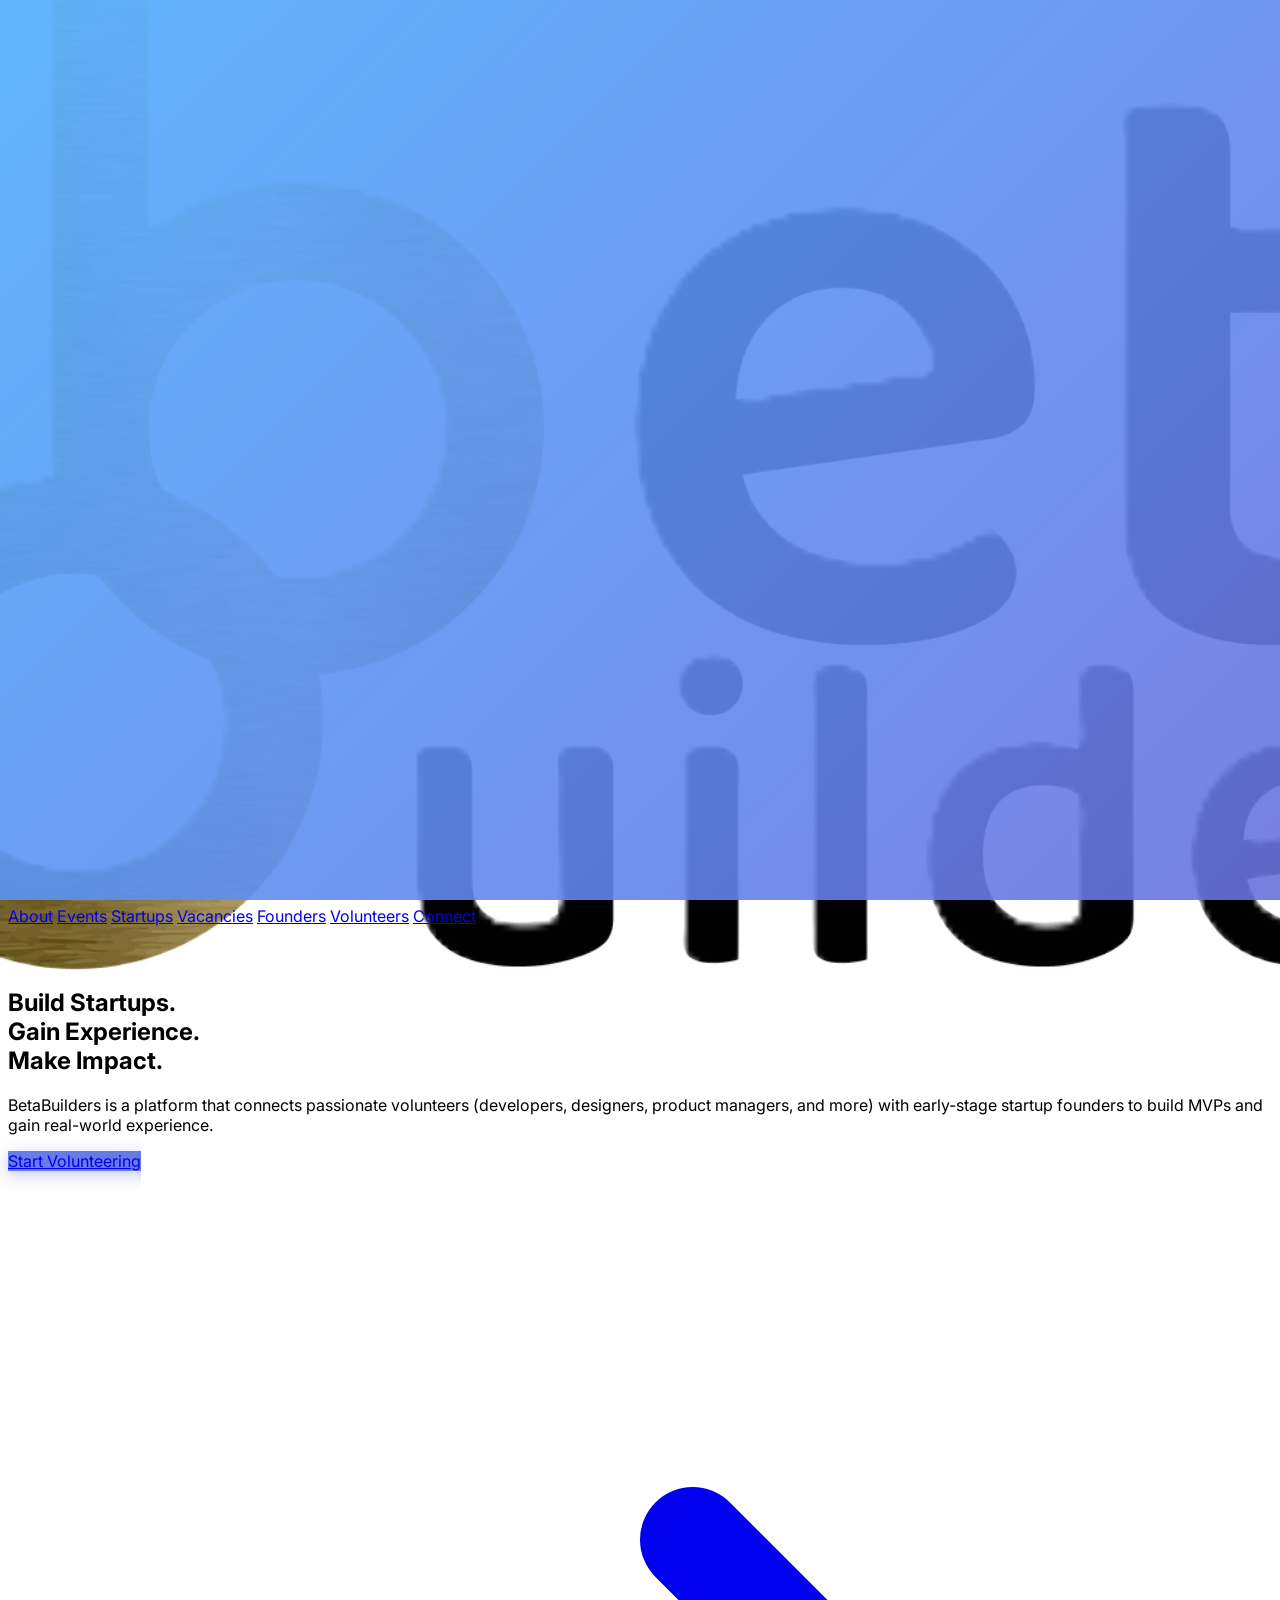
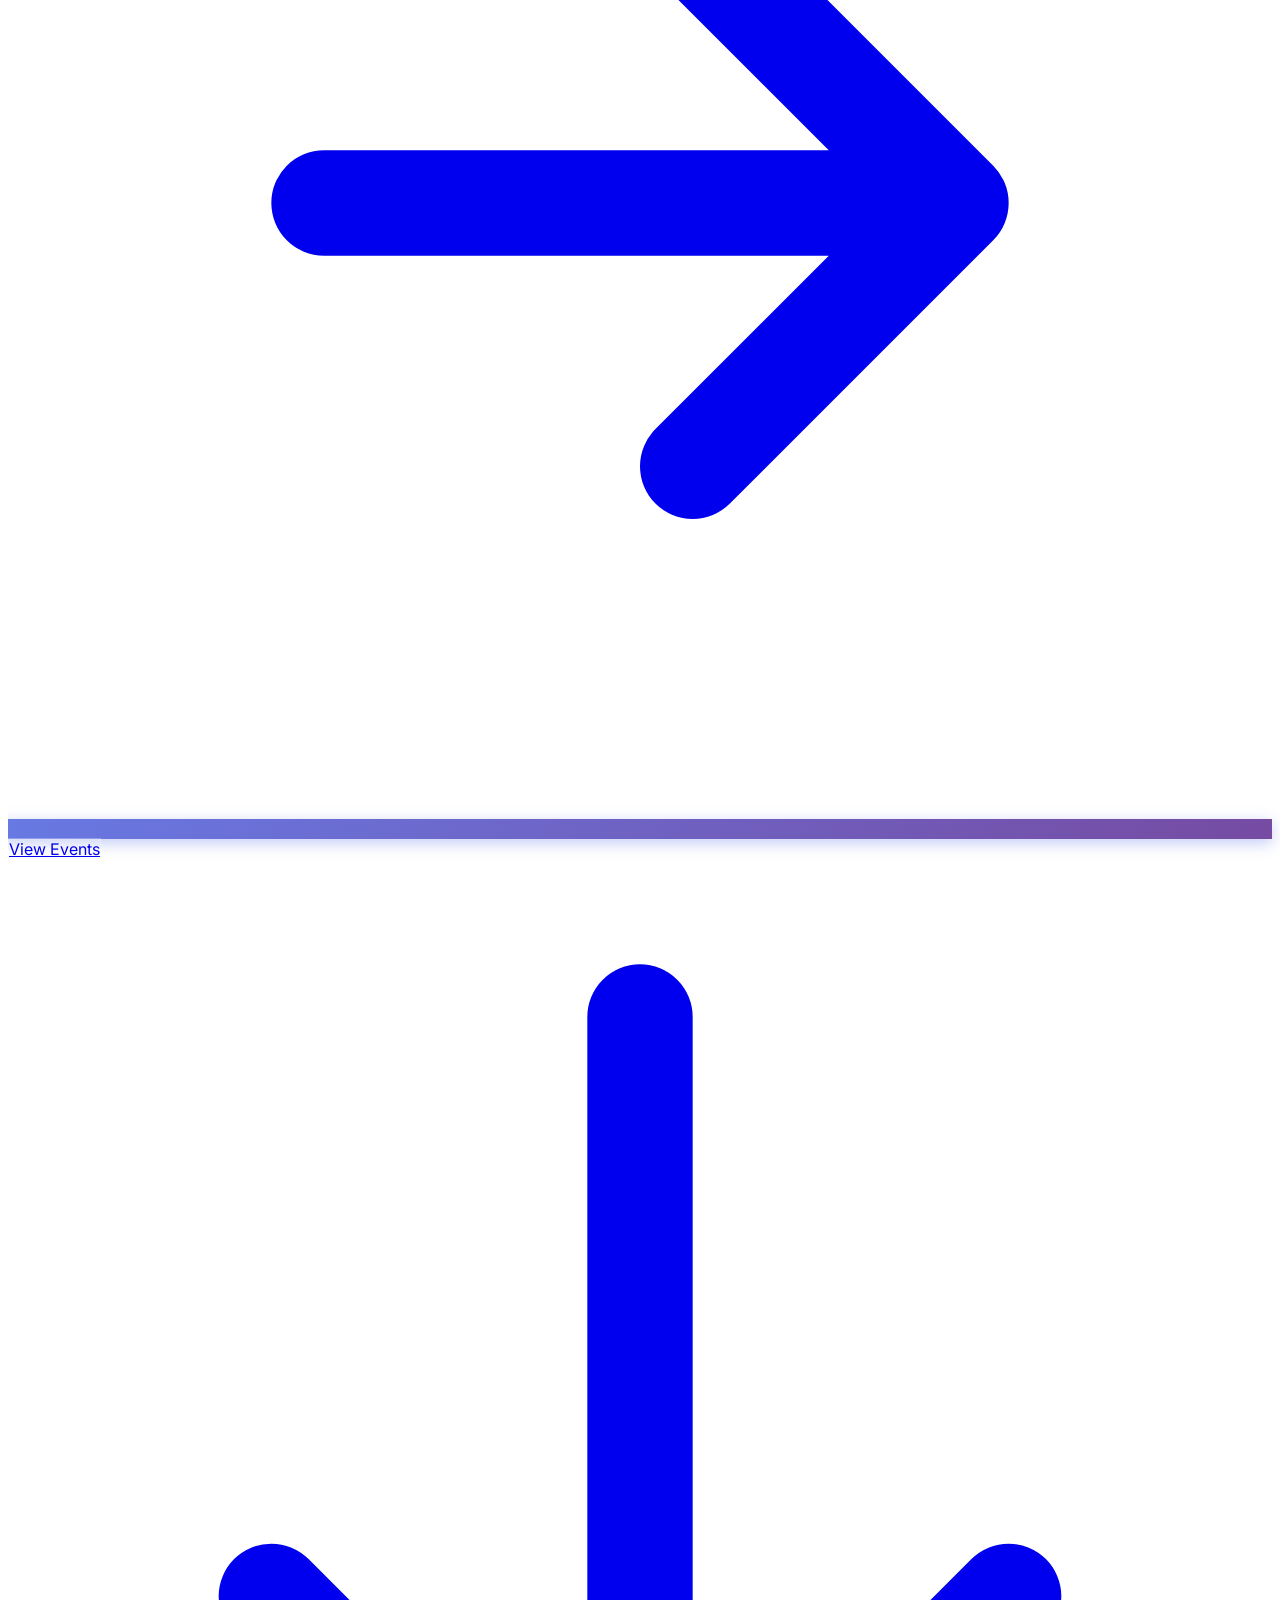
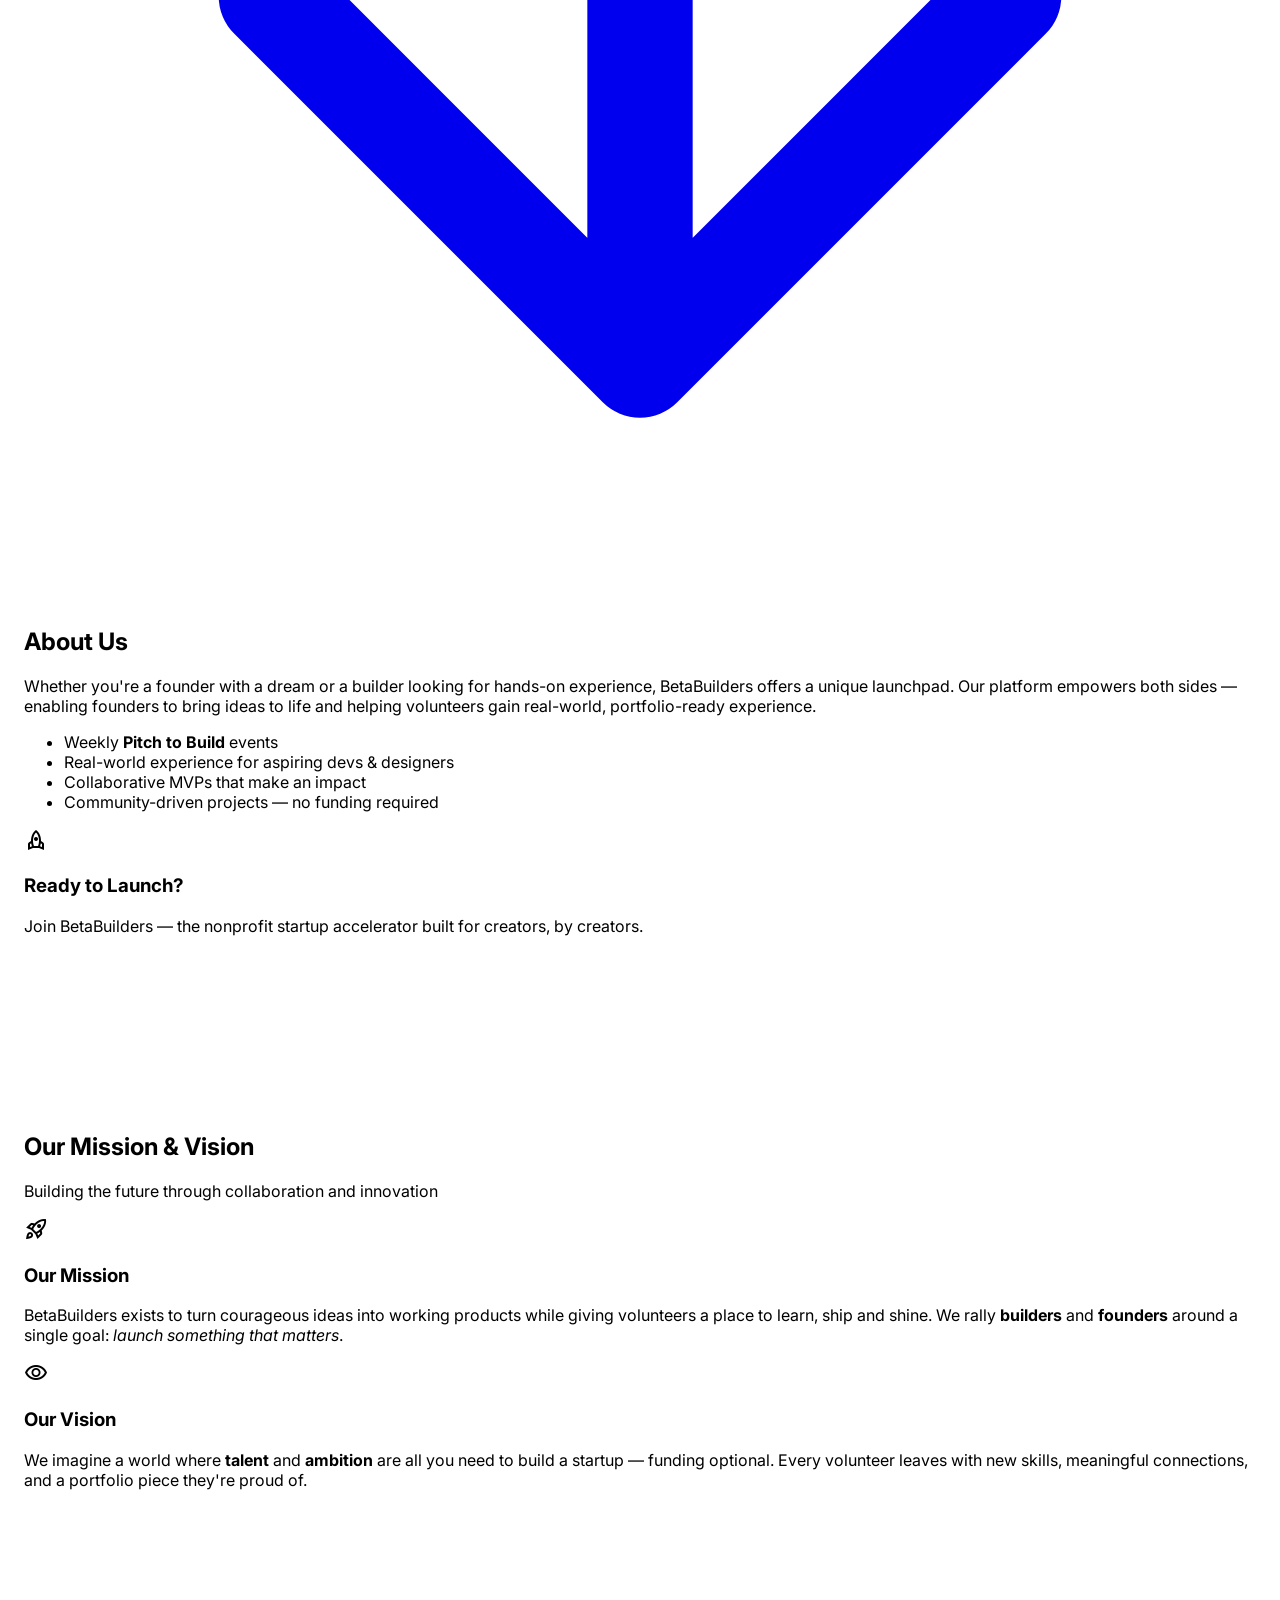
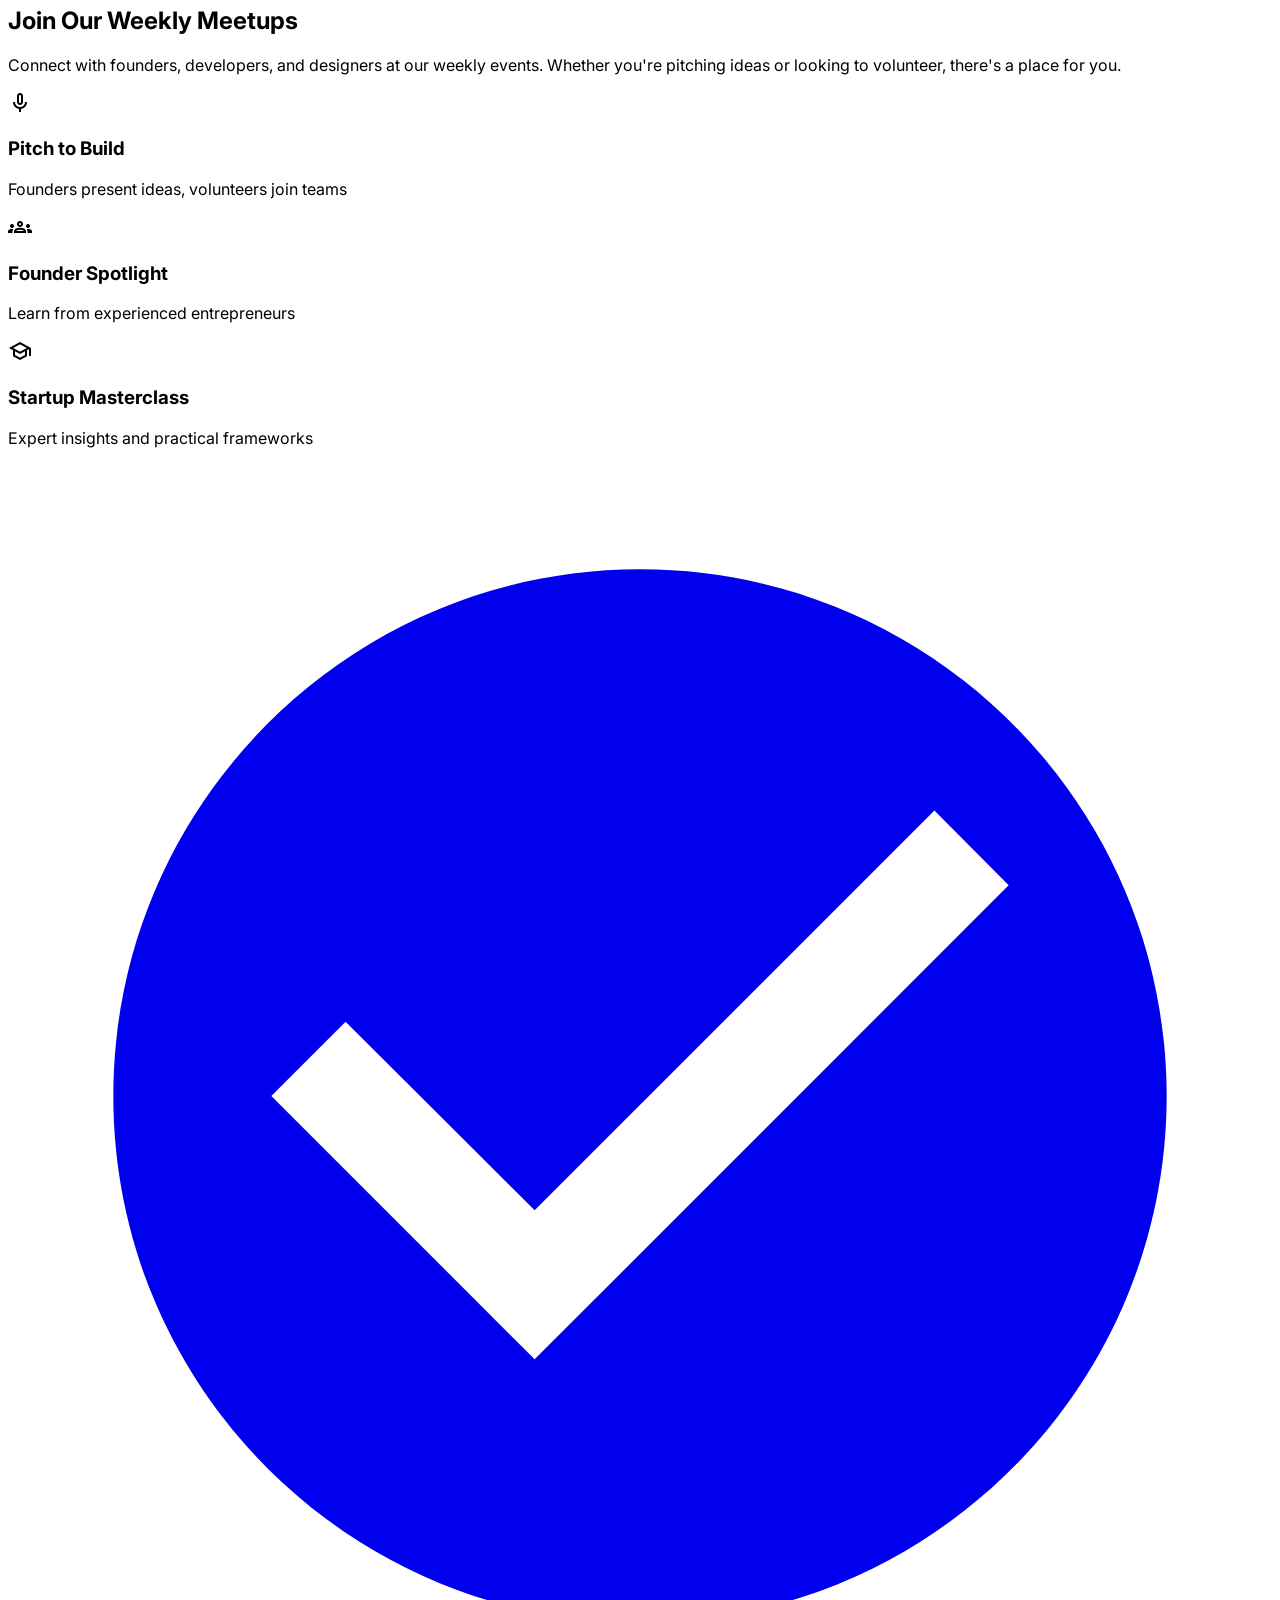
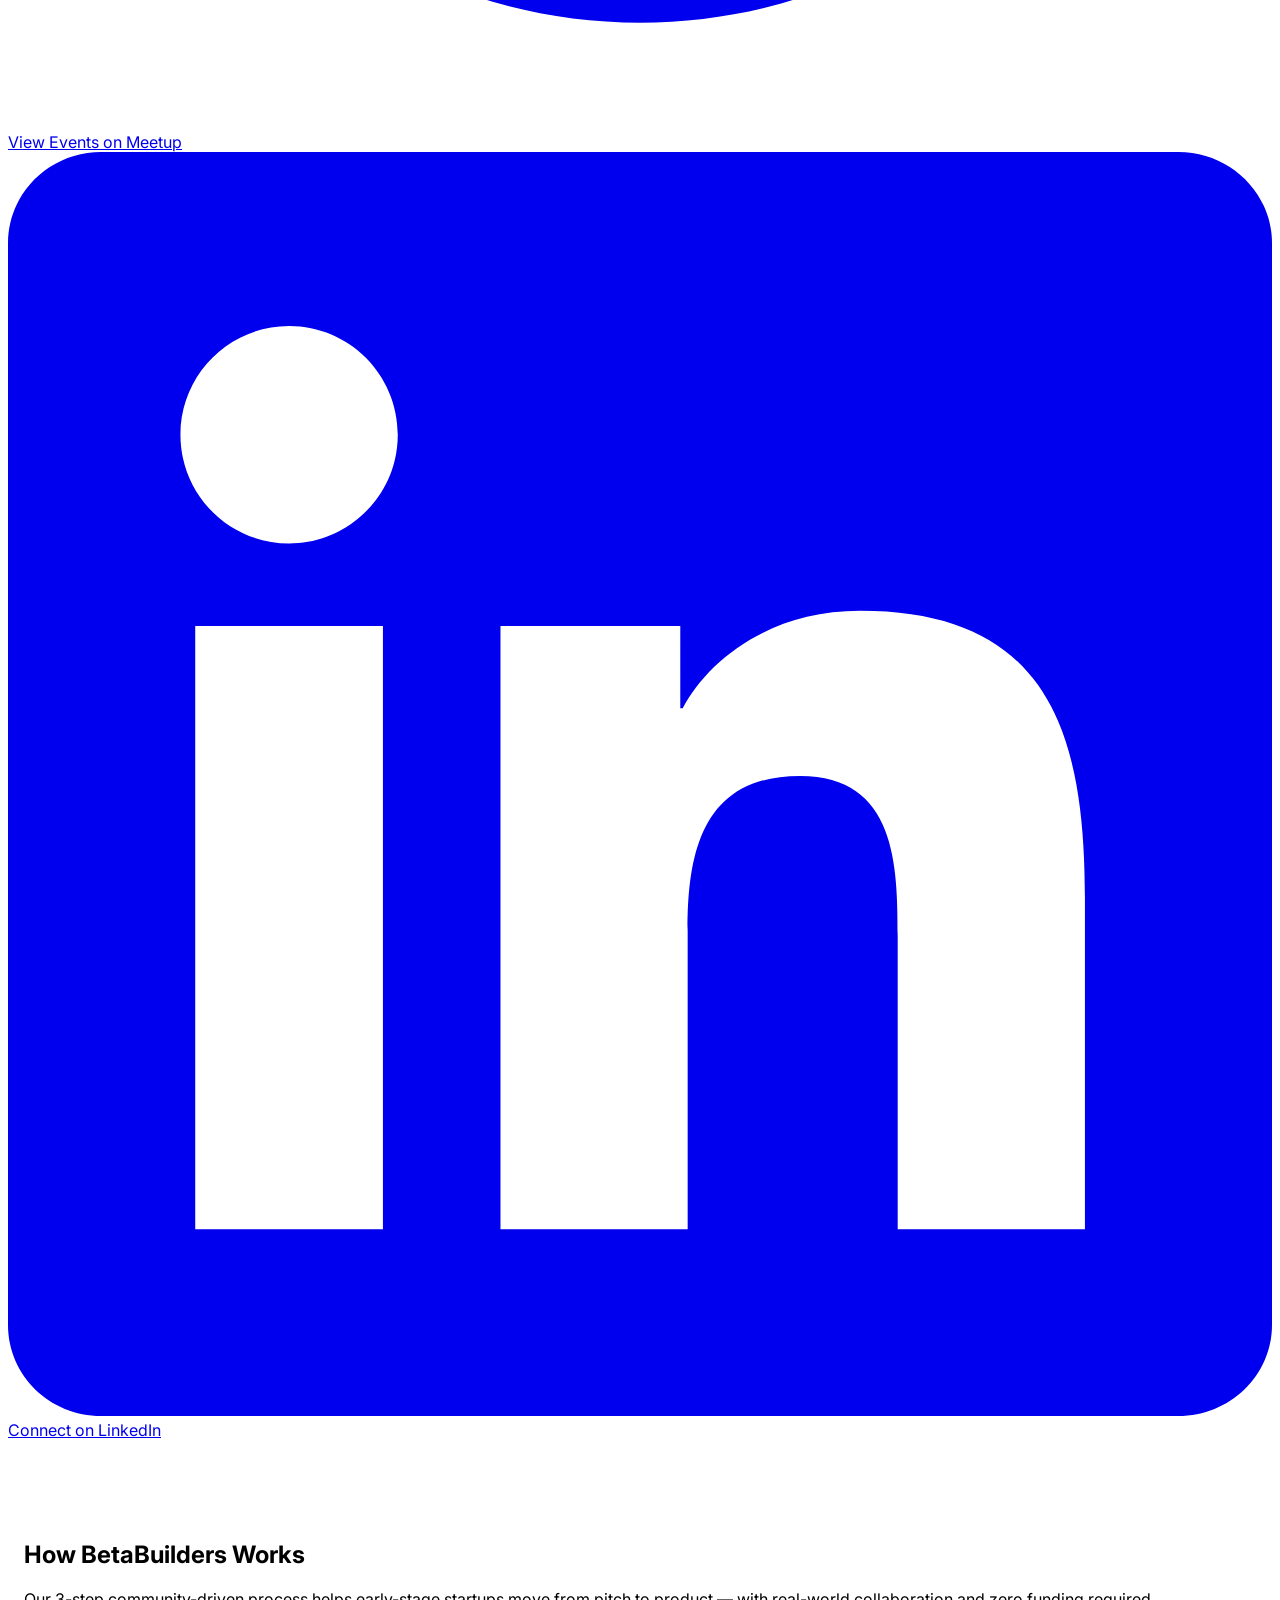
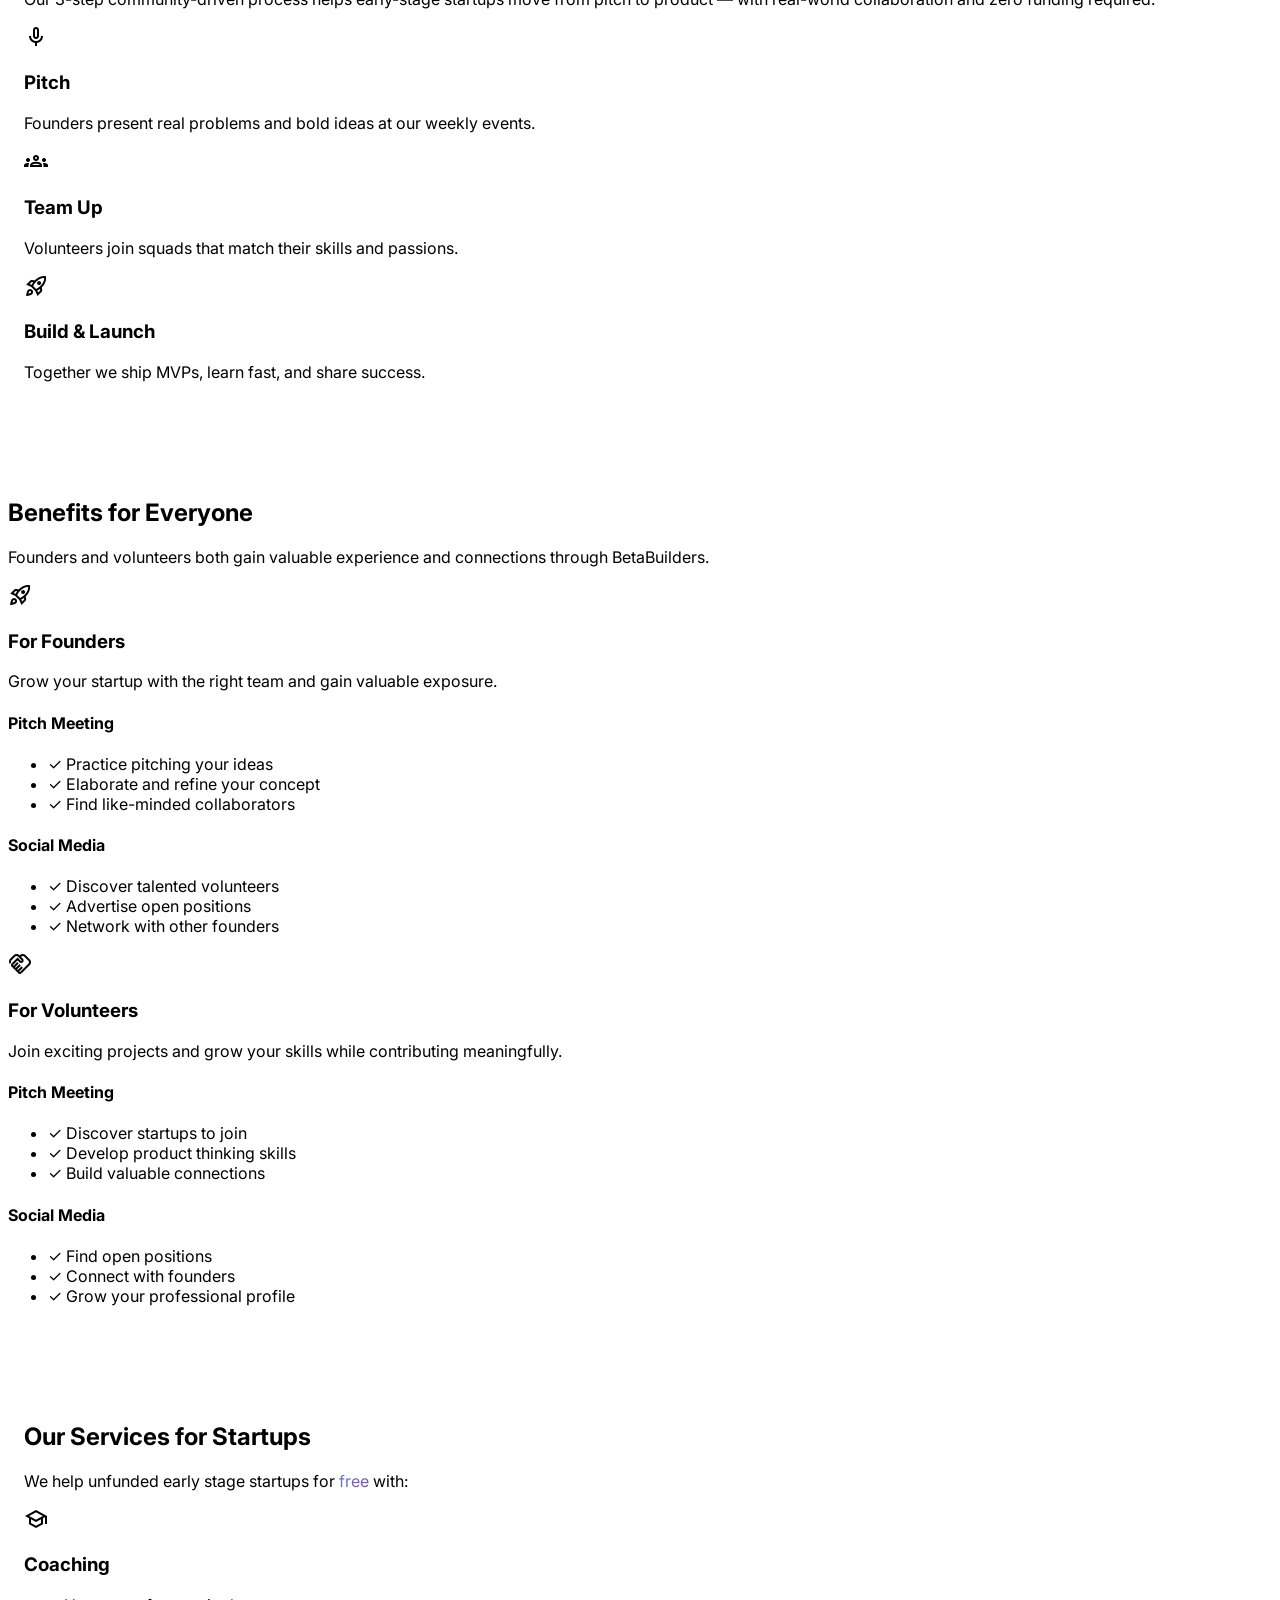
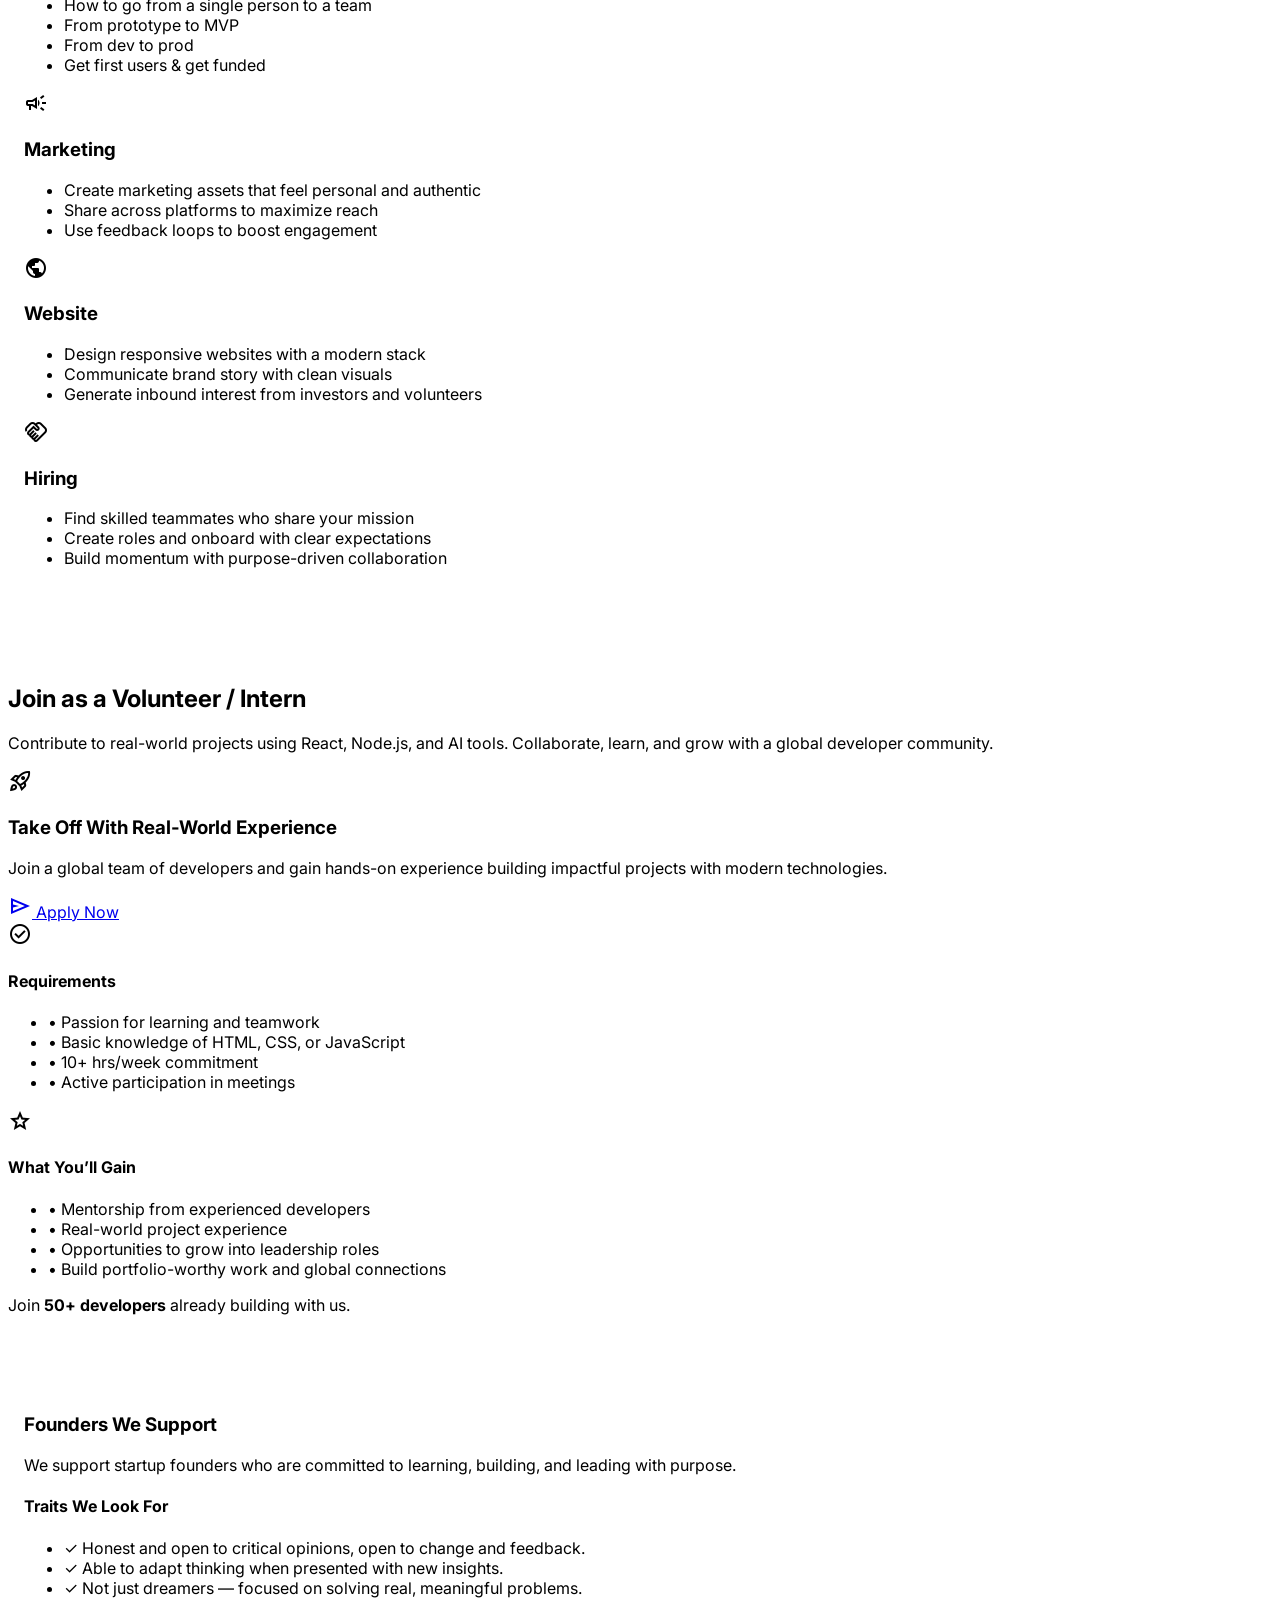
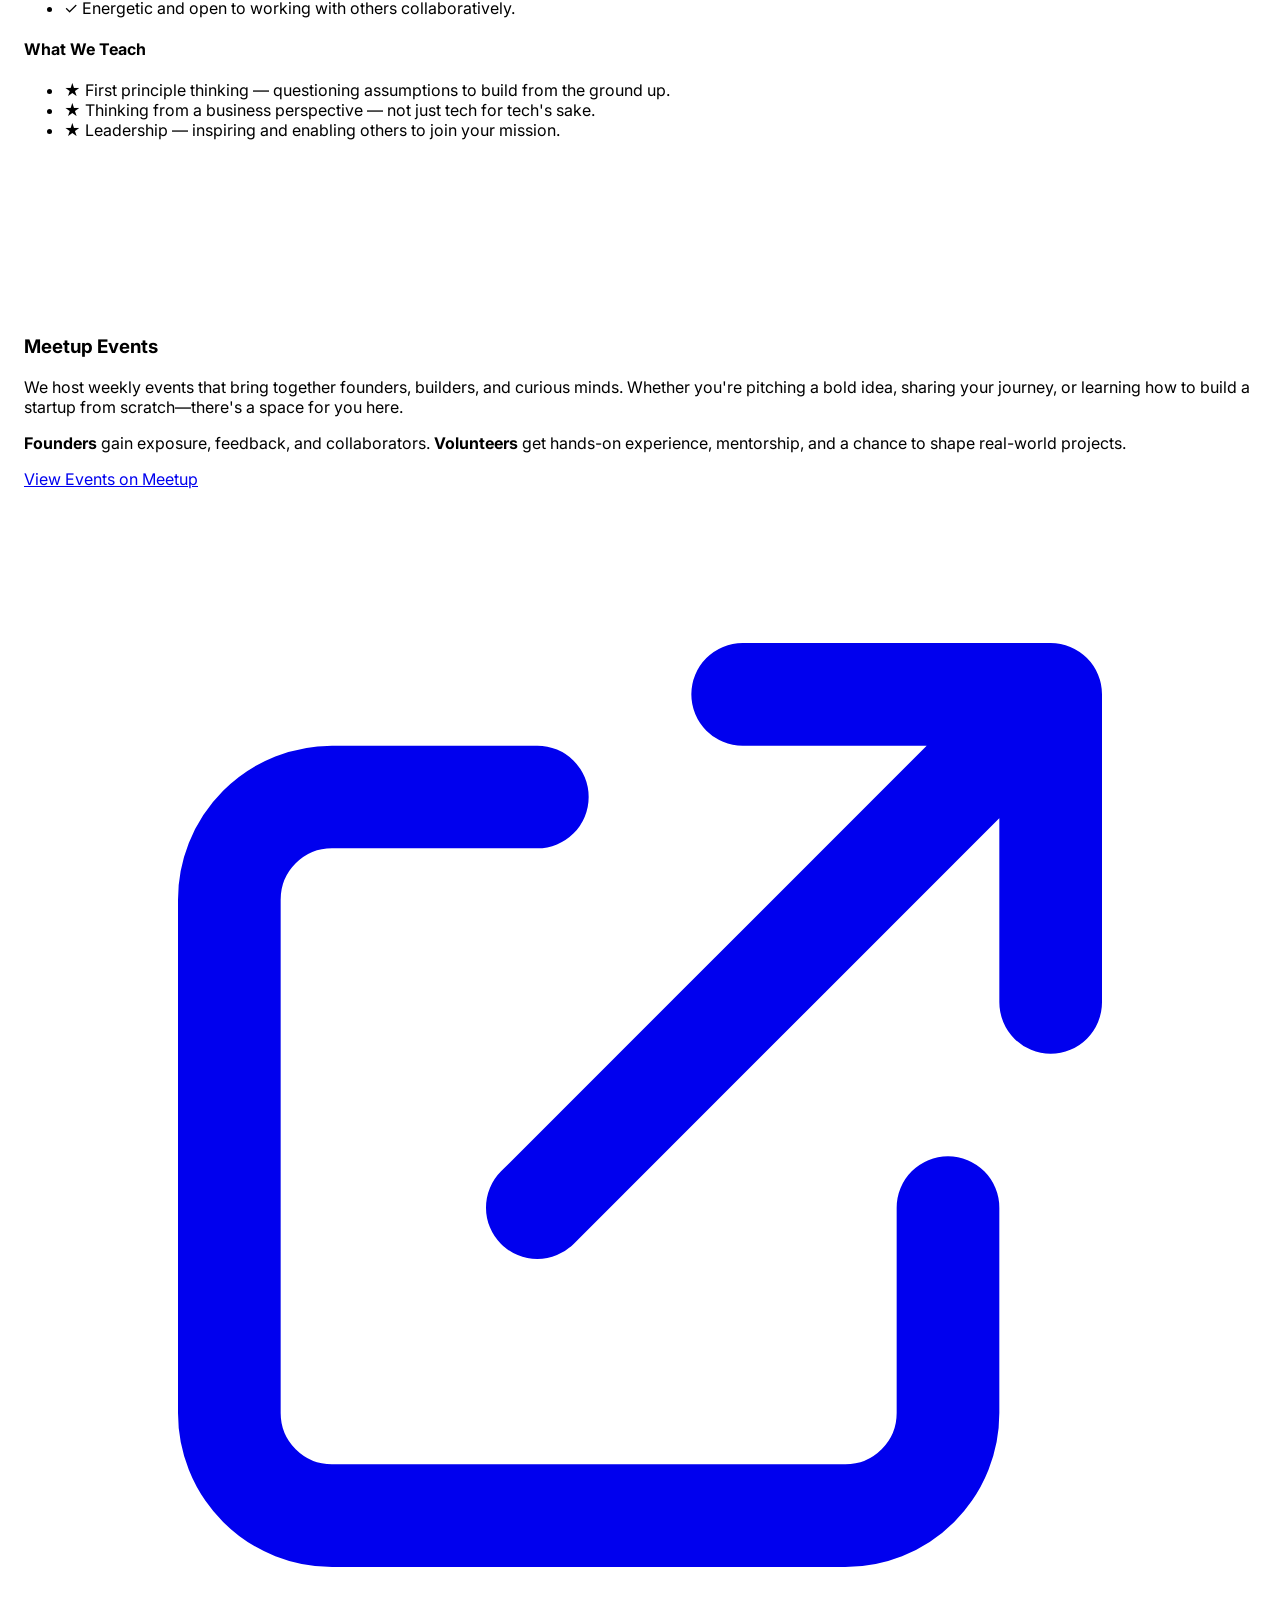
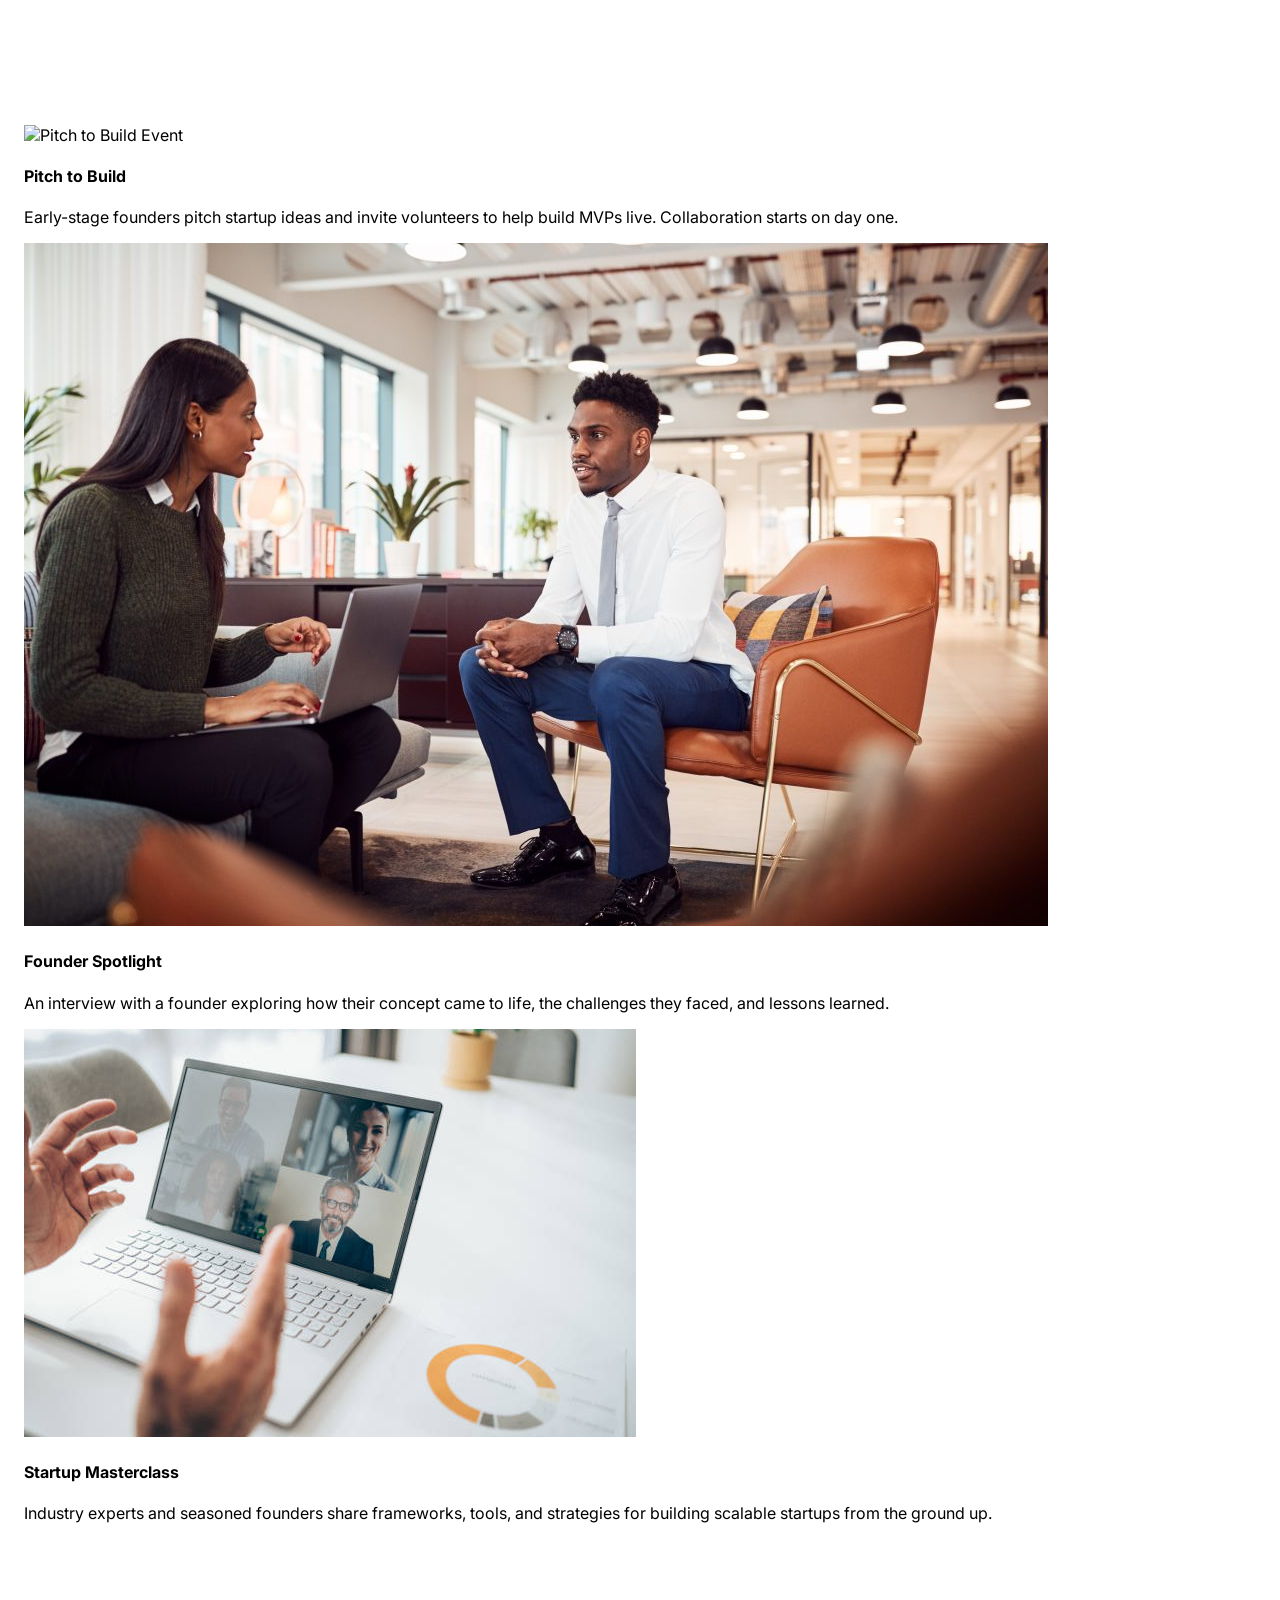
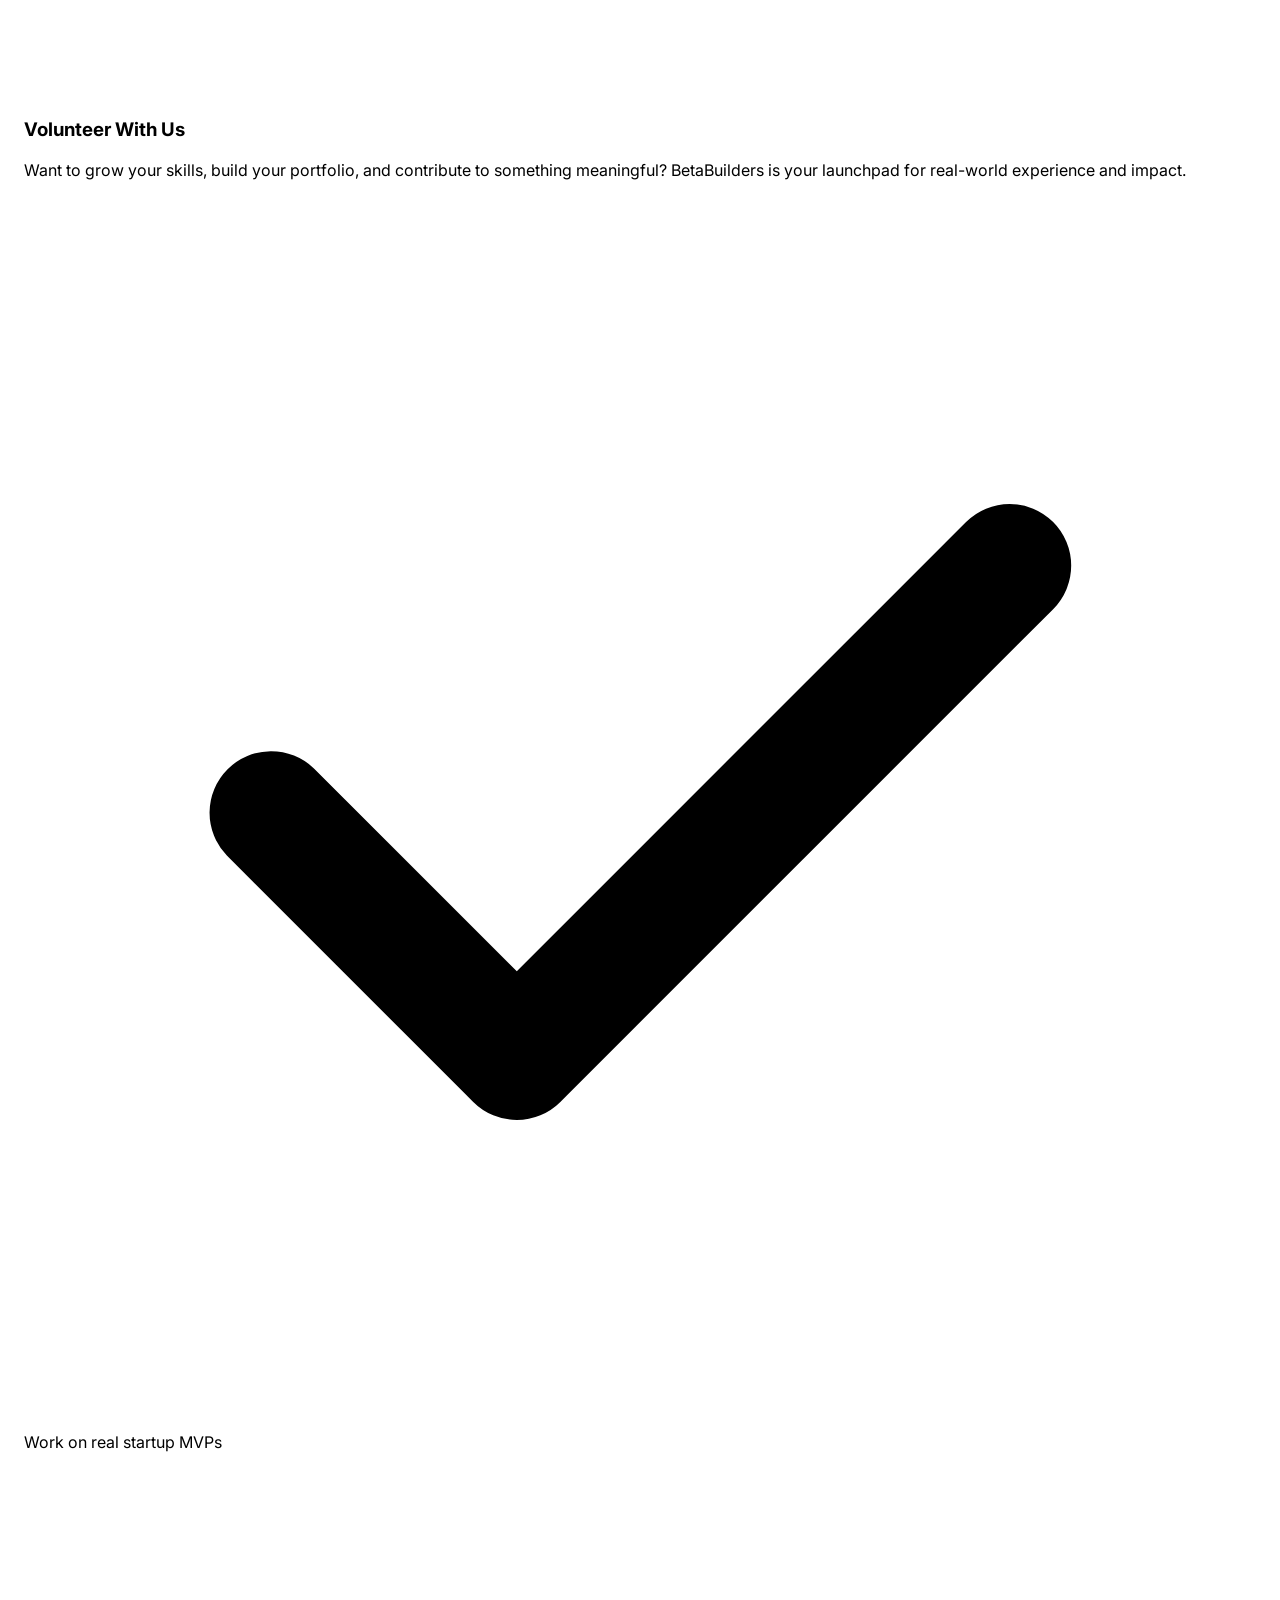
==== index.html @ 8932addd "Separate the Startups section" ====
<!DOCTYPE html>
<html lang="en">
  <head>
    <meta charset="UTF-8" />
    <meta name="viewport" content="width=device-width, initial-scale=1.0" />

    <!-- Primary Meta Tags -->
    <title>
      BetaBuilders – First Pre-Startup Accelerator | Volunteer with Startups
    </title>
    <meta
      name="title"
      content="BetaBuilders – First Pre-Startup Accelerator | Volunteer with Startups"
    />
    <meta
      name="description"
      content="Join BetaBuilders, the first pre-startup accelerator connecting volunteer developers, designers, and product managers with early-stage startup founders to build MVPs and gain real-world experience. Free startup coaching, marketing, and team building."
    />
    <meta
      name="keywords"
      content="startup accelerator, volunteer developers, MVP building, startup coaching, tech volunteers, startup founders, product development, web development, UI/UX design, startup community"
    />
    <meta name="author" content="BetaBuilders" />
    <meta
      name="robots"
      content="index, follow, max-image-preview:large, max-snippet:-1, max-video-preview:-1"
    />
    <meta name="googlebot" content="index, follow" />

    <!-- Canonical URL -->
    <link rel="canonical" href="https://betabuilders.org/" />

    <!-- Open Graph / Facebook -->
    <meta property="og:type" content="website" />
    <meta property="og:url" content="https://betabuilders.org/" />
    <meta
      property="og:title"
      content="BetaBuilders – First Pre-Startup Accelerator | Volunteer with Startups"
    />
    <meta
      property="og:description"
      content="Join BetaBuilders, the first pre-startup accelerator connecting volunteer developers, designers, and product managers with early-stage startup founders to build MVPs and gain real-world experience."
    />
    <meta
      property="og:image"
      content="https://betabuilders.org/images/betabuilder_gold2.png"
    />
    <meta property="og:image:width" content="1200" />
    <meta property="og:image:height" content="630" />
    <meta property="og:site_name" content="BetaBuilders" />
    <meta property="og:locale" content="en_US" />

    <!-- Twitter -->
    <meta property="twitter:card" content="summary_large_image" />
    <meta property="twitter:url" content="https://betabuilders.org/" />
    <meta
      property="twitter:title"
      content="BetaBuilders – First Pre-Startup Accelerator | Volunteer with Startups"
    />
    <meta
      property="twitter:description"
      content="Join BetaBuilders, the first pre-startup accelerator connecting volunteer developers, designers, and product managers with early-stage startup founders to build MVPs and gain real-world experience."
    />
    <meta
      property="twitter:image"
      content="https://betabuilders.org/images/betabuilder_gold2.png"
    />
    <meta property="twitter:site" content="@BetaBuildersOrg" />

    <!-- Additional SEO Meta Tags -->
    <meta name="theme-color" content="#667eea" />
    <meta name="msapplication-TileColor" content="#667eea" />
    <meta name="mobile-web-app-capable" content="yes" />
    <meta name="apple-mobile-web-app-status-bar-style" content="default" />
    <meta name="apple-mobile-web-app-title" content="BetaBuilders" />

    <link
      href="https://fonts.googleapis.com/css2?family=Material+Symbols+Outlined"
      rel="stylesheet"
    />
    <link rel="stylesheet" href="style.css" />

    <!-- Google tag (gtag.js) -->
    <script
      async
      src="https://www.googletagmanager.com/gtag/js?id=G-E5PES7S1N1"
    ></script>
    <script>
      window.dataLayer = window.dataLayer || [];
      function gtag() {
        dataLayer.push(arguments);
      }
      gtag("js", new Date());

      gtag("config", "G-E5PES7S1N1");
    </script>

    <!-- Preconnect to external domains for performance optimization -->
    <link rel="preconnect" href="https://cdn.jsdelivr.net" />
    <link rel="preconnect" href="https://cdnjs.cloudflare.com" />
    <link rel="preconnect" href="https://fonts.googleapis.com" />
    <link rel="preconnect" href="https://fonts.gstatic.com" crossorigin />

    <!-- Stylesheets -->
    <link
      href="https://cdn.jsdelivr.net/npm/tailwindcss@2.2.19/dist/tailwind.min.css"
      rel="stylesheet"
    />
    <link
      href="https://cdnjs.cloudflare.com/ajax/libs/font-awesome/6.0.0/css/all.min.css"
      rel="stylesheet"
    />
    <link
      href="https://fonts.googleapis.com/css2?family=Inter:wght@300;400;500;600;700;800&display=swap"
      rel="stylesheet"
    />
    <link rel="icon" href="images/betabuilder_favicon.png" type="image/png" />

    <!-- Structured Data (JSON-LD) -->
    <script type="application/ld+json">
      {
        "@context": "https://schema.org",
        "@type": "Organization",
        "name": "BetaBuilders",
        "alternateName": "First Pre-Startup Accelerator",
        "url": "https://betabuilders.org",
        "logo": "https://betabuilders.org/images/betabuilder_gold2.png",
        "description": "BetaBuilders is the first pre-startup accelerator connecting volunteer developers, designers, and product managers with early-stage startup founders to build MVPs and gain real-world experience.",
        "foundingDate": "2024",
        "sameAs": [
          "https://www.linkedin.com/company/beta-builders-club",
          "https://www.facebook.com/profile.php?id=61577926374535",
          "https://www.instagram.com/betabuilders_org/",
          "https://x.com/BetaBuildersOrg",
          "https://www.meetup.com/it-volunteers-and-interns/"
        ],
        "contactPoint": {
          "@type": "ContactPoint",
          "contactType": "customer service",
          "url": "https://www.linkedin.com/company/beta-builders-club"
        },
        "location": {
          "@type": "VirtualLocation",
          "url": "https://betabuilders.org"
        },
        "serviceType": "Startup Accelerator",
        "areaServed": "Worldwide"
      }
    </script>

    <script type="application/ld+json">
      {
        "@context": "https://schema.org",
        "@type": "WebSite",
        "name": "BetaBuilders",
        "url": "https://betabuilders.org",
        "description": "First Pre-Startup Accelerator connecting volunteers with startup founders",
        "potentialAction": {
          "@type": "SearchAction",
          "target": "https://betabuilders.org/#{search_term_string}",
          "query-input": "required name=search_term_string"
        }
      }
    </script>

    <script type="application/ld+json">
      {
        "@context": "https://schema.org",
        "@type": "Event",
        "name": "BetaBuilders Pitch to Build Events",
        "description": "Weekly events where startup founders pitch ideas to volunteer developers and designers",
        "startDate": "2024-01-01",
        "endDate": "2025-12-31",
        "eventStatus": "https://schema.org/EventScheduled",
        "image": "https://betabuilders.org/images/meetup2.jpg",
        "location": {
          "@type": "Place",
          "name": "Online Event",
          "url": "https://www.meetup.com/it-volunteers-and-interns/"
        },
        "organizer": {
          "@type": "Organization",
          "name": "BetaBuilders",
          "url": "https://www.linkedin.com/company/beta-builders-club"
        },
        "performer": {
          "@type": "Organization",
          "name": "BetaBuilders"
        },
        "offers": {
          "@type": "Offer",
          "price": "0",
          "priceCurrency": "USD",
          "availability": "https://schema.org/InStock",
          "validFrom": "2024-01-01",
          "url": "https://www.meetup.com/it-volunteers-and-interns/"
        }
      }
    </script>

     
  </head>

  <body class="bg-gray-50 text-gray-800">
    <header
      class="bg-white backdrop-blur-md shadow-lg sticky top-0 z-50 border-b border-gray-100"
    >
      <div class="max-w-7xl mx-auto px-4 py-2 sm:px-6 sm:py-2">
        <div class="flex items-center justify-between">
          <!-- Logo and Tagline -->
          <div class="flex items-center">
            <a href="/" class="flex items-center">
              <img
                src="images/betabuilder_gold2.png"
                alt="BetaBuilders Logo"
                class="w-8 h-8 sm:w-12 sm:h-12 md:w-14 md:h-14 object-contain origin-left transition-transform duration-200"
                style="
                  transform: scaleX(1.25) scaleY(1.25);
                  background: transparent;
                "
              />
            </a>
            <span
              class="ml-14 sm:ml-16 md:ml-18 text-sm sm:text-base md:text-lg leading-none text-gradient font-semibold tracking-wide whitespace-nowrap"
            >
              First Pre-Startup Accelerator
            </span>
          </div>

          <!-- Desktop Navigation -->
          <nav
            class="hidden lg:flex space-x-6 xl:space-x-8 items-center text-sm"
          >
            <a
              href="#about"
              class="nav-link text-gray-700 hover:text-purple-600 font-medium"
              >About</a
            >
            <a
              href="#events"
              class="nav-link text-gray-700 hover:text-purple-600 font-medium"
              >Events</a
            >
            <a
              href="startup.html"
              class="nav-link text-gray-700 hover:text-purple-600 font-medium"
              >Startups</a
            >
            <a
              href="#vacancies"
              class="nav-link text-gray-700 hover:text-purple-600 font-medium"
              >Vacancies</a
            >
            <a
              href="#founders"
              class="nav-link text-gray-700 hover:text-purple-600 font-medium"
              >Founders</a
            >
            <a
              href="#volunteers"
              class="nav-link text-gray-700 hover:text-purple-600 font-medium"
              >Volunteers</a
            >
            <a
              href="#contact"
              class="nav-link text-gray-700 hover:text-purple-600 font-medium"
              >Connect</a
            >
          </nav>

          <!-- Mobile Menu Toggle -->
          <div class="lg:hidden relative">
            <button
              id="mobile-menu-toggle"
              class="p-2 rounded-lg hover:bg-gray-100 focus:outline-none focus:ring-2 focus:ring-purple-500 focus:ring-offset-2"
              aria-label="Toggle mobile menu"
              aria-expanded="false"
            >
              <svg
                class="w-6 h-6"
                fill="none"
                stroke="currentColor"
                viewBox="0 0 24 24"
              >
                <path
                  stroke-linecap="round"
                  stroke-linejoin="round"
                  stroke-width="2"
                  d="M4 6h16M4 12h16M4 18h16"
                ></path>
              </svg>
            </button>

            <!-- Mobile Menu -->
            <div
              id="mobile-menu"
              class="hidden absolute top-full right-0 mt-2 z-40 bg-white rounded-lg shadow-xl border border-gray-200 w-auto min-w-[200px]"
            >
              <nav class="flex flex-col py-2 px-2">
                <a
                  href="#about"
                  class="nav-link text-gray-700 hover:text-purple-600 font-medium py-2 px-3 rounded-lg hover:bg-gray-50 transition-colors text-sm text-center"
                  >About</a
                >
                <a
                  href="#events"
                  class="nav-link text-gray-700 hover:text-purple-600 font-medium py-2 px-3 rounded-lg hover:bg-gray-50 transition-colors text-sm text-center"
                  >Events</a
                >
                <a
                  href="#startups"
                  class="nav-link text-gray-700 hover:text-purple-600 font-medium py-2 px-3 rounded-lg hover:bg-gray-50 transition-colors text-sm text-center"
                  >Startups</a
                >
                <a
                  href="#vacancies"
                  class="nav-link text-gray-700 hover:text-purple-600 font-medium py-2 px-3 rounded-lg hover:bg-gray-50 transition-colors text-sm text-center"
                  >Vacancies</a
                >
                <a
                  href="#founders"
                  class="nav-link text-gray-700 hover:text-purple-600 font-medium py-2 px-3 rounded-lg hover:bg-gray-50 transition-colors text-sm text-center"
                  >Founders</a
                >
                <a
                  href="#volunteers"
                  class="nav-link text-gray-700 hover:text-purple-600 font-medium py-2 px-3 rounded-lg hover:bg-gray-50 transition-colors text-sm text-center"
                  >Volunteers</a
                >
                <a
                  href="#contact"
                  class="nav-link text-gray-700 hover:text-purple-600 font-medium py-2 px-3 rounded-lg hover:bg-gray-50 transition-colors text-sm text-center"
                  >Connect</a
                >
              </nav>
            </div>
          </div>
        </div>
      </div>
    </header>

    <main>
      <!-- Hero Section -->
      <section
        class="relative min-h-screen flex items-center justify-center overflow-hidden"
        role="banner"
        aria-labelledby="hero-heading"
      >
        <div class="animated-gradient-bg"></div>
        <div class="relative z-10 text-center px-6 max-w-5xl mx-auto">
          <h1
            id="hero-heading"
            class="text-5xl md:text-7xl font-bold text-white mb-6 leading-tight"
          >
            Build Startups.<br />
            <span class="text-yellow-300">Gain Experience.</span><br />
            Make Impact.
          </h1>
          <p
            class="text-xl md:text-2xl text-white/90 mb-10 max-w-3xl mx-auto leading-relaxed"
          >
            BetaBuilders is a platform that connects passionate volunteers
            (developers, designers, product managers, and more) with early-stage
            startup founders to build MVPs and gain real-world experience.
          </p>
          <div class="flex flex-col sm:flex-row gap-4 justify-center">
            <a
              href="#volunteers"
              class="btn-primary text-white px-8 py-4 rounded-full font-semibold text-lg inline-flex items-center justify-center"
              aria-label="Start volunteering with BetaBuilders"
            >
              Start Volunteering
              <svg
                class="ml-2 w-5 h-5"
                fill="none"
                stroke="currentColor"
                viewBox="0 0 24 24"
                aria-hidden="true"
              >
                <path
                  stroke-linecap="round"
                  stroke-linejoin="round"
                  stroke-width="2"
                  d="M13 7l5 5m0 0l-5 5m5-5H6"
                ></path>
              </svg>
            </a>
            <a
              href="#events"
              class="glass-effect text-white px-8 py-4 rounded-full font-semibold text-lg hover:bg-white/20 transition"
              aria-label="View BetaBuilders events"
            >
              View Events
            </a>
          </div>
        </div>
        <a href="#about" aria-label="Scroll to about section">
          <div
            class="absolute bottom-8 left-1/2 transform -translate-x-1/2 animate-bounce cursor-pointer"
          >
            <svg
              class="w-6 h-6 text-white"
              fill="none"
              stroke="currentColor"
              viewBox="0 0 24 24"
              aria-hidden="true"
            >
              <path
                stroke-linecap="round"
                stroke-linejoin="round"
                stroke-width="2"
                d="M19 14l-7 7m0 0l-7-7m7 7V3"
              ></path>
            </svg>
          </div>
        </a>
      </section>

      <!-- About Section -->
      <section
        id="about"
        class="section-padding bg-gray-50 relative overflow-hidden"
        role="region"
        aria-labelledby="about-heading"
      >
        <div
          class="absolute -top-20 -left-20 w-72 h-72 bg-yellow-200 opacity-30 rounded-full"
        ></div>

        <div class="max-w-6xl mx-auto">
          <div class="text-center mb-16">
            <h2
              id="about-heading"
              class="text-4xl md:text-5xl font-bold text-gray-900 mb-6"
            >
              About Us
            </h2>
            <div
              class="w-24 h-1 bg-gradient-to-r from-yellow-300 to-yellow-600 mx-auto mb-6 rounded-full"
            ></div>
          </div>

          <div class="grid md:grid-cols-2 gap-12 items-center">
            <div>
              <p class="text-lg text-gray-700 mb-6 leading-relaxed">
                Whether you're a founder with a dream or a builder looking for
                hands-on experience, BetaBuilders offers a unique launchpad. Our
                platform empowers both sides — enabling founders to bring ideas
                to life and helping volunteers gain real-world, portfolio-ready
                experience.
              </p>
              <ul class="space-y-4" role="list">
                <li class="flex items-center space-x-3">
                  <div
                    class="w-2 h-2 bg-purple-600 rounded-full"
                    aria-hidden="true"
                  ></div>
                  <span class="text-gray-700"
                    >Weekly <strong>Pitch to Build</strong> events</span
                  >
                </li>
                <li class="flex items-center space-x-3">
                  <div
                    class="w-2 h-2 bg-purple-600 rounded-full"
                    aria-hidden="true"
                  ></div>
                  <span class="text-gray-700"
                    >Real-world experience for aspiring devs & designers</span
                  >
                </li>
                <li class="flex items-center space-x-3">
                  <div
                    class="w-2 h-2 bg-purple-600 rounded-full"
                    aria-hidden="true"
                  ></div>
                  <span class="text-gray-700"
                    >Collaborative MVPs that make an impact</span
                  >
                </li>
                <li class="flex items-center space-x-3">
                  <div
                    class="w-2 h-2 bg-purple-600 rounded-full"
                    aria-hidden="true"
                  ></div>
                  <span class="text-gray-700"
                    >Community-driven projects — no funding required</span
                  >
                </li>
              </ul>
            </div>
            <div class="relative max-w-md mx-auto">
              <!-- Gradient Background -->
              <div
                class="absolute inset-0 bg-gradient-to-br from-purple-400 to-blue-600 rounded-3xl transform rotate-6"
              ></div>

              <!-- Card Content -->
              <div class="relative bg-white p-8 rounded-3xl shadow-xl">
                <div class="text-center">
                  <!-- Material Icon -->

                  <div
                    class="inline-flex items-center justify-center w-20 h-20 bg-gradient-to-tr from-yellow-300 to-yellow-600 rounded-full mb-6 transition-transform duration-300 hover:scale-110"
                  >
                    <span class="material-symbols-outlined text-3xl text-white">
                      rocket
                    </span>
                  </div>

                  <h3 class="text-xl font-semibold mb-2">Ready to Launch?</h3>
                  <p class="text-gray-600">
                    Join BetaBuilders — the nonprofit startup accelerator built
                    for creators, by creators.
                  </p>
                </div>
              </div>
            </div>
          </div>
        </div>
      </section>

      <!-- Mission & Vision -->
      <section
        id="mission"
        role="region"
        aria-labelledby="mission-heading"
        class="section-padding bg-gray-50 relative overflow-hidden"
      >
        <div
          class="absolute -bottom-24 -right-24 w-96 h-96 bg-purple-200 opacity-20 rounded-full"
        ></div>
        <div class="max-w-7xl mx-auto px-4 sm:px-6 lg:px-8 relative z-10">
          <!-- Header -->
          <div class="text-center mb-20">
            <h2 class="text-4xl md:text-5xl font-extrabold text-gray-900 mb-4">
              Our Mission & Vision
            </h2>
            <div
              class="w-24 h-1 bg-gradient-to-r from-yellow-300 to-yellow-600 mx-auto mb-6 rounded-full"
            ></div>
            <p class="text-lg text-gray-600 max-w-2xl mx-auto">
              Building the future through collaboration and innovation
            </p>
          </div>

          <!-- Mission & Vision Grid -->
          <div class="grid md:grid-cols-2 gap-12 items-start">
            <!-- Mission Card -->
            <div
              class="bg-white rounded-3xl p-12 shadow-xl border border-gray-100 hover:shadow-2xl transition-all duration-500"
            >
              <div
                class="w-20 h-20 rounded-full bg-gradient-to-tr from-yellow-300 to-yellow-600 flex items-center justify-center shadow-lg mx-auto -mt-20 mb-6"
              >
                <span class="material-symbols-outlined text-3xl text-white"
                  >rocket_launch</span
                >
              </div>
              <h3 class="text-2xl font-bold text-gray-900 text-center mb-4">
                Our Mission
              </h3>
              <p class="text-gray-700 text-center text-lg leading-relaxed">
                BetaBuilders exists to turn courageous ideas into working
                products while giving volunteers a place to learn, ship and
                shine. We rally
                <strong class="text-purple-600">builders</strong> and
                <strong class="text-purple-600">founders</strong> around a
                single goal:
                <em class="text-purple-600 font-semibold"
                  >launch something that matters</em
                >.
              </p>
            </div>

            <!-- Vision Card -->
            <div
              class="bg-white rounded-3xl p-12 shadow-xl border border-gray-100 hover:shadow-2xl transition-all duration-500"
            >
              <div
                class="w-20 h-20 rounded-full bg-gradient-to-tr from-purple-400 to-blue-600 flex items-center justify-center shadow-lg mx-auto -mt-20 mb-6"
              >
                <span class="material-symbols-outlined text-3xl text-white"
                  >visibility</span
                >
              </div>
              <h3 class="text-2xl font-bold text-gray-900 text-center mb-4">
                Our Vision
              </h3>
              <p class="text-gray-700 text-center text-lg leading-relaxed">
                We imagine a world where
                <strong class="text-blue-600">talent</strong> and
                <strong class="text-blue-600">ambition</strong> are all you need
                to build a startup — funding optional. Every volunteer leaves
                with new skills, meaningful connections, and a portfolio piece
                they're proud of.
              </p>
            </div>
          </div>
        </div>
      </section>

      <!-- Events Section -->
      <section
        id="events"
        class="bg-gradient-to-r from-purple-400 to-blue-600 text-white py-12"
      >
        <div class="max-w-6xl mx-auto px-6 text-center">
          <h2 class="text-3xl md:text-4xl font-bold mb-6">
            Join Our Weekly Meetups
          </h2>
          <p class="text-xl mb-8 max-w-3xl mx-auto leading-relaxed opacity-90">
            Connect with founders, developers, and designers at our weekly
            events. Whether you're pitching ideas or looking to volunteer,
            there's a place for you.
          </p>

          <div class="grid md:grid-cols-3 gap-6 mb-8">
            <div class="bg-white/10 backdrop-blur-sm rounded-lg p-6">
              <div
                class="text-4xl mb-3 inline-flex items-center justify-center"
              >
                <span class="material-symbols-outlined text-4xl">mic</span>
              </div>
              <h3 class="text-xl font-semibold mb-2">Pitch to Build</h3>
              <p class="text-sm opacity-90">
                Founders present ideas, volunteers join teams
              </p>
            </div>

            <div class="bg-white/10 backdrop-blur-sm rounded-lg p-6">
              <div
                class="text-4xl mb-3 inline-flex items-center justify-center"
              >
                <span class="material-symbols-outlined text-4xl">groups</span>
              </div>
              <h3 class="text-xl font-semibold mb-2">Founder Spotlight</h3>
              <p class="text-sm opacity-90">
                Learn from experienced entrepreneurs
              </p>
            </div>

            <div class="bg-white/10 backdrop-blur-sm rounded-lg p-6">
              <div
                class="text-4xl mb-3 inline-flex items-center justify-center"
              >
                <span class="material-symbols-outlined text-4xl">school</span>
              </div>
              <h3 class="text-xl font-semibold mb-2">Startup Masterclass</h3>
              <p class="text-sm opacity-90">
                Expert insights and practical frameworks
              </p>
            </div>
          </div>

          <div class="flex flex-col sm:flex-row gap-4 justify-center">
            <a
              href="https://www.meetup.com/it-volunteers-and-interns/"
              target="_blank"
              class="bg-white text-purple-600 px-8 py-4 rounded-full font-semibold text-lg hover:bg-gray-100 transition transform hover:scale-105 shadow-lg inline-flex items-center justify-center"
              aria-label="View BetaBuilders events on Meetup"
            >
              <svg class="mr-2 w-5 h-5" fill="currentColor" viewBox="0 0 24 24">
                <path
                  d="M12 2C6.48 2 2 6.48 2 12s4.48 10 10 10 10-4.48 10-10S17.52 2 12 2zm-2 15l-5-5 1.41-1.41L10 14.17l7.59-7.59L19 8l-9 9z"
                />
              </svg>
              View Events on Meetup
            </a>
            <a
              href="https://www.linkedin.com/company/beta-builders-club"
              target="_blank"
              class="bg-white text-blue-600 px-8 py-4 rounded-full font-semibold text-lg hover:bg-gray-100 transition transform hover:scale-105 shadow-lg inline-flex items-center justify-center"
              aria-label="Connect with BetaBuilders on LinkedIn"
            >
              <svg class="mr-2 w-5 h-5" fill="currentColor" viewBox="0 0 24 24">
                <path
                  d="M20.447 20.452h-3.554v-5.569c0-1.328-.027-3.037-1.852-3.037-1.853 0-2.136 1.445-2.136 2.939v5.667H9.351V9h3.414v1.561h.046c.477-.9 1.637-1.85 3.37-1.85 3.601 0 4.267 2.37 4.267 5.455v6.286zM5.337 7.433c-1.144 0-2.063-.926-2.063-2.065 0-1.138.92-2.063 2.063-2.063 1.14 0 2.064.925 2.064 2.063 0 1.139-.925 2.065-2.064 2.065zm1.782 13.019H3.555V9h3.564v11.452zM22.225 0H1.771C.792 0 0 .774 0 1.729v20.542C0 23.227.792 24 1.771 24h20.451C23.2 24 24 23.227 24 22.271V1.729C24 .774 23.2 0 22.222 0h.003z"
                />
              </svg>
              Connect on LinkedIn
            </a>
          </div>
        </div>
      </section>

      <!-- How It Works -->
      <section
        id="how-it-works"
        class="section-padding bg-gray-50 relative overflow-hidden"
        role="region"
        aria-labelledby="how-it-works-heading"
      >
        <div
          class="absolute -top-20 -left-20 w-72 h-72 bg-pink-200 opacity-30 rounded-full"
        ></div>
        <div
          class="absolute -bottom-24 -right-24 w-96 h-96 bg-green-200 opacity-20 rounded-full"
        ></div>
        <div class="max-w-6xl mx-auto">
          <div class="text-center mb-12">
            <h2
              id="how-it-works-heading"
              class="text-4xl md:text-5xl font-bold text-gray-900 mb-6"
            >
              How BetaBuilders Works
            </h2>
            <div
              class="w-24 h-1 bg-gradient-to-r from-yellow-300 to-yellow-600 mx-auto mb-6 rounded-full"
            ></div>
            <p class="text-lg text-gray-600 mt-4">
              Our 3-step community-driven process helps early-stage startups
              move from pitch to product — with real-world collaboration and
              zero funding required.
            </p>
          </div>

          <div class="grid grid-cols-1 lg:grid-cols-3 gap-6">
            <!-- Step 1: Pitch -->
            <article
              class="bg-gray-50 rounded-2xl p-6 text-center card-hover shadow-lg border border-gray-100 hover:shadow-2xl transition-all duration-300 transform hover:scale-[1.02]"
            >
              <div
                class="bg-gradient-to-tr from-yellow-300 to-yellow-600 rounded-full w-20 h-20 flex items-center justify-center mx-auto text-white mb-6 transition-transform duration-300 hover:scale-110"
              >
                <span class="material-symbols-outlined">mic</span>
              </div>
              <h3 class="text-2xl font-semibold mb-3 text-3xl">Pitch</h3>
              <p class="text-gray-700 leading-relaxed">
                Founders present real problems and bold ideas at our weekly
                events.
              </p>
            </article>

            <!-- Step 2: Team Up -->
            <article
              class="bg-gray-50 rounded-2xl p-6 text-center card-hover shadow-lg border border-gray-100 hover:shadow-2xl transition-all duration-300 transform hover:scale-[1.02]"
            >
              <div
                class="bg-gradient-to-tr from-purple-400 to-blue-600 rounded-full w-20 h-20 flex items-center justify-center mx-auto text-white mb-6 transition-transform duration-300 hover:scale-110"
              >
                <span class="material-symbols-outlined text-3xl">groups</span>
              </div>
              <h3 class="text-2xl font-semibold mb-3">Team Up</h3>
              <p class="text-gray-700 leading-relaxed">
                Volunteers join squads that match their skills and passions.
              </p>
            </article>

            <!-- Step 3: Build & Launch -->
            <article
              class="bg-gray-50 rounded-2xl p-6 text-center card-hover shadow-lg border border-gray-100 hover:shadow-2xl transition-all duration-300 transform hover:scale-[1.02]"
            >
              <div
                class="bg-gradient-to-tr from-pink-400 to-red-500 rounded-full w-20 h-20 flex items-center justify-center mx-auto text-white mb-6 transition-transform duration-300 hover:scale-110"
              >
                <span class="material-symbols-outlined text-3xl"
                  >rocket_launch</span
                >
              </div>
              <h3 class="text-2xl font-semibold mb-3">Build & Launch</h3>
              <p class="text-gray-700 leading-relaxed">
                Together we ship MVPs, learn fast, and share success.
              </p>
            </article>
          </div>
        </div>
      </section>

      <!-- Benefits Section-->
      <section
        id="benefits"
        class="relative py-24 bg-gradient-to-br from-blue-50 to-purple-50"
        role="region"
        aria-labelledby="benefits-heading"
      >
        <div class="max-w-7xl mx-auto px-6 lg:px-8">
          <!-- Section Header -->
          <div class="text-center mb-16">
            <h2
              id="benefits-heading"
              class="text-4xl md:text-5xl font-bold text-gray-900 mb-4"
            >
              Benefits for Everyone
            </h2>
            <div
              class="w-24 h-1 bg-gradient-to-r from-yellow-300 to-yellow-600 mx-auto mb-6 rounded-full"
            ></div>
            <p class="text-lg text-gray-700 max-w-2xl mx-auto">
              Founders and volunteers both gain valuable experience and
              connections through BetaBuilders.
            </p>
          </div>

          <!-- Two Columns -->
          <div class="grid lg:grid-cols-2 gap-10 lg:gap-12">
            <!-- Founders Column -->
            <div
              class="relative bg-white rounded-3xl shadow-xl p-10 hover:shadow-2xl transition duration-300"
            >
              <div
                class="absolute -top-10 left-1/2 transform -translate-x-1/2 lg:left-10 lg:translate-x-0 w-20 h-20 bg-gradient-to-tr from-yellow-300 to-yellow-600 rounded-full flex items-center justify-center shadow-lg"
              >
                <span class="material-symbols-outlined text-white text-3xl"
                  >rocket_launch</span
                >
              </div>
              <div class="mt-6 lg:ml-28 text-center lg:text-left">
                <h3 class="text-2xl lg:text-3xl font-bold text-gray-900 mb-4">
                  For Founders
                </h3>
                <p class="text-gray-600 mb-6">
                  Grow your startup with the right team and gain valuable
                  exposure.
                </p>

                <!-- Pitch Meeting -->
                <h4 class="text-lg font-semibold text-gray-800 mb-2">
                  Pitch Meeting
                </h4>
                <ul class="space-y-2 mb-4">
                  <li class="flex items-start gap-3">
                    <span class="text-green-500 text-xl font-bold mt-0.5"
                      >✓</span
                    >
                    <span class="text-gray-700 font-medium"
                      >Practice pitching your ideas</span
                    >
                  </li>
                  <li class="flex items-start gap-3">
                    <span class="text-green-500 text-xl font-bold mt-0.5"
                      >✓</span
                    >
                    <span class="text-gray-700 font-medium"
                      >Elaborate and refine your concept</span
                    >
                  </li>
                  <li class="flex items-start gap-3">
                    <span class="text-green-500 text-xl font-bold mt-0.5"
                      >✓</span
                    >
                    <span class="text-gray-700 font-medium"
                      >Find like-minded collaborators</span
                    >
                  </li>
                </ul>

                <!-- Social Media -->
                <h4 class="text-lg font-semibold text-gray-800 mb-2">
                  Social Media
                </h4>
                <ul class="space-y-2">
                  <li class="flex items-start gap-3">
                    <span class="text-green-500 text-xl font-bold mt-0.5"
                      >✓</span
                    >
                    <span class="text-gray-700 font-medium"
                      >Discover talented volunteers</span
                    >
                  </li>
                  <li class="flex items-start gap-3">
                    <span class="text-green-500 text-xl font-bold mt-0.5"
                      >✓</span
                    >
                    <span class="text-gray-700 font-medium"
                      >Advertise open positions</span
                    >
                  </li>
                  <li class="flex items-start gap-3">
                    <span class="text-green-500 text-xl font-bold mt-0.5"
                      >✓</span
                    >
                    <span class="text-gray-700 font-medium"
                      >Network with other founders</span
                    >
                  </li>
                </ul>
              </div>
            </div>

            <!-- Volunteers Column -->
            <div
              class="relative bg-white rounded-3xl shadow-xl p-10 hover:shadow-2xl transition duration-300"
            >
              <div
                class="absolute -top-10 left-1/2 transform -translate-x-1/2 lg:left-10 lg:translate-x-0 w-20 h-20 bg-gradient-to-tr from-purple-400 to-blue-600 rounded-full flex items-center justify-center shadow-lg"
              >
                <span class="material-symbols-outlined text-white text-3xl"
                  >handshake</span
                >
              </div>
              <div class="mt-6 lg:ml-28 text-center lg:text-left">
                <h3 class="text-2xl lg:text-3xl font-bold text-gray-900 mb-4">
                  For Volunteers
                </h3>
                <p class="text-gray-600 mb-6">
                  Join exciting projects and grow your skills while contributing
                  meaningfully.
                </p>

                <!-- Pitch Meeting -->
                <h4 class="text-lg font-semibold text-gray-800 mb-2">
                  Pitch Meeting
                </h4>
                <ul class="space-y-2 mb-4">
                  <li class="flex items-start gap-3">
                    <span class="text-green-500 text-xl font-bold mt-0.5"
                      >✓</span
                    >
                    <span class="text-gray-700 font-medium"
                      >Discover startups to join</span
                    >
                  </li>
                  <li class="flex items-start gap-3">
                    <span class="text-green-500 text-xl font-bold mt-0.5"
                      >✓</span
                    >
                    <span class="text-gray-700 font-medium"
                      >Develop product thinking skills</span
                    >
                  </li>
                  <li class="flex items-start gap-3">
                    <span class="text-green-500 text-xl font-bold mt-0.5"
                      >✓</span
                    >
                    <span class="text-gray-700 font-medium"
                      >Build valuable connections</span
                    >
                  </li>
                </ul>

                <!-- Social Media -->
                <h4 class="text-lg font-semibold text-gray-800 mb-2">
                  Social Media
                </h4>
                <ul class="space-y-2">
                  <li class="flex items-start gap-3">
                    <span class="text-green-500 text-xl font-bold mt-0.5"
                      >✓</span
                    >
                    <span class="text-gray-700 font-medium"
                      >Find open positions</span
                    >
                  </li>
                  <li class="flex items-start gap-3">
                    <span class="text-green-500 text-xl font-bold mt-0.5"
                      >✓</span
                    >
                    <span class="text-gray-700 font-medium"
                      >Connect with founders</span
                    >
                  </li>
                  <li class="flex items-start gap-3">
                    <span class="text-green-500 text-xl font-bold mt-0.5"
                      >✓</span
                    >
                    <span class="text-gray-700 font-medium"
                      >Grow your professional profile</span
                    >
                  </li>
                </ul>
              </div>
            </div>
          </div>
        </div>
      </section>

      <!-- Services -->
      <section
        id="services"
        class="section-padding bg-gray-50 relative overflow-hidden"
        role="region"
        aria-labelledby="services-heading"
      >
        <!-- Decorative background circles -->
        <div
          class="absolute -top-20 -left-20 w-72 h-72 bg-yellow-200 opacity-30 rounded-full"
        ></div>
        <div
          class="absolute -bottom-24 -right-24 w-96 h-96 bg-purple-200 opacity-20 rounded-full"
        ></div>

        <div class="max-w-7xl mx-auto relative z-10 px-4 sm:px-6 lg:px-8">
          <!-- Header -->
          <div class="text-center mb-20">
            <h2
              id="services-heading"
              class="text-4xl md:text-5xl font-bold text-gray-900 mb-4"
            >
              Our Services for Startups
            </h2>
            <div
              class="w-24 h-1 bg-gradient-to-r from-yellow-300 to-yellow-600 mx-auto mb-6 rounded-full"
            ></div>
            <p class="text-xl text-gray-700 max-w-3xl mx-auto leading-relaxed">
              We help unfunded early stage startups for
              <span class="font-bold text-gradient">free</span> with:
            </p>
          </div>

          <!-- Diagonal overlapping cards -->
          <div class="relative space-y-16">
            <!-- Row 1 -->
            <div
              class="flex flex-col md:flex-row md:space-x-10 space-y-10 md:space-y-0"
            >
              <!-- Coaching -->
              <div
                class="bg-white rounded-3xl p-8 shadow-xl transform md:-translate-y-0 hover:shadow-2xl transition duration-300 flex-1"
              >
                <div
                  class="w-20 h-20 rounded-full bg-gradient-to-r from-yellow-300 to-yellow-600 flex items-center justify-center text-white mx-auto mb-6"
                >
                  <span class="material-symbols-outlined text-3xl">school</span>
                </div>
                <h3
                  class="text-2xl font-semibold text-gray-900 mb-3 text-center"
                >
                  Coaching
                </h3>
                <ul class="space-y-2 text-gray-700 text-center">
                  <li>How to go from a single person to a team</li>
                  <li>From prototype to MVP</li>
                  <li>From dev to prod</li>
                  <li>Get first users & get funded</li>
                </ul>
              </div>

              <!-- Marketing -->
              <div
                class="bg-white rounded-3xl p-8 shadow-xl transform md:translate-y-6 hover:shadow-2xl transition duration-300 flex-1"
              >
                <div
                  class="w-20 h-20 rounded-full bg-gradient-to-r from-purple-400 to-blue-500 flex items-center justify-center text-white mx-auto mb-6"
                >
                  <span class="material-symbols-outlined text-3xl"
                    >campaign</span
                  >
                </div>
                <h3
                  class="text-2xl font-semibold text-gray-900 mb-3 text-center"
                >
                  Marketing
                </h3>
                <ul class="space-y-2 text-gray-700 text-center">
                  <li>
                    Create marketing assets that feel personal and authentic
                  </li>
                  <li>Share across platforms to maximize reach</li>
                  <li>Use feedback loops to boost engagement</li>
                </ul>
              </div>
            </div>

            <!-- Row 2 -->
            <div
              class="flex flex-col md:flex-row md:space-x-10 space-y-10 md:space-y-0"
            >
              <!-- Website -->
              <div
                class="bg-white rounded-3xl p-8 shadow-xl transform md:-translate-y-6 hover:shadow-2xl transition duration-300 flex-1"
              >
                <div
                  class="w-20 h-20 rounded-full bg-gradient-to-r from-pink-300 to-red-500 flex items-center justify-center text-white mx-auto mb-6"
                >
                  <span class="material-symbols-outlined text-3xl">public</span>
                </div>
                <h3
                  class="text-2xl font-semibold text-gray-900 mb-3 text-center"
                >
                  Website
                </h3>
                <ul class="space-y-2 text-gray-700 text-center">
                  <li>Design responsive websites with a modern stack</li>
                  <li>Communicate brand story with clean visuals</li>
                  <li>
                    Generate inbound interest from investors and volunteers
                  </li>
                </ul>
              </div>

              <!-- Hiring -->
              <div
                class="bg-white rounded-3xl p-8 shadow-xl transform md:translate-y-0 hover:shadow-2xl transition duration-300 flex-1"
              >
                <div
                  class="w-20 h-20 rounded-full bg-gradient-to-r from-green-300 to-green-500 flex items-center justify-center text-white mx-auto mb-6"
                >
                  <span class="material-symbols-outlined text-3xl"
                    >handshake</span
                  >
                </div>
                <h3
                  class="text-2xl font-semibold text-gray-900 mb-3 text-center"
                >
                  Hiring
                </h3>
                <ul class="space-y-2 text-gray-700 text-center">
                  <li>Find skilled teammates who share your mission</li>
                  <li>Create roles and onboard with clear expectations</li>
                  <li>Build momentum with purpose-driven collaboration</li>
                </ul>
              </div>
            </div>
          </div>
        </div>
      </section>

      <!-- Featured Startups -->
      <!-- <section
        id="startups"
        class="relative py-24 bg-gradient-to-b from-gray-50 to-gray-100 overflow-hidden"
        role="region"
        aria-labelledby="startups-heading"
      >

        <div
          class="absolute -top-32 -left-20 w-80 h-80 bg-yellow-200 opacity-20 rounded-full animate-pulse-slow"
        ></div>
        <div
          class="absolute -bottom-32 -right-24 w-96 h-96 bg-purple-200 opacity-20 rounded-full animate-pulse-slow"
        ></div>

        <div class="max-w-7xl mx-auto px-6 sm:px-8 lg:px-12">
  
          <div class="text-center mb-20">
            <h2
              id="startups-heading"
              class="text-5xl font-extrabold text-gray-900 mb-4"
            >
              Featured Startups
            </h2>
            <div
              class="w-24 h-1 bg-gradient-to-r from-yellow-300 to-yellow-600 mx-auto mb-6 rounded-full"
            ></div>
            <p class="text-lg text-gray-700 max-w-2xl mx-auto">
              Meet the startups currently building with BetaBuilders. Innovative
              ideas, fast execution, and modern products.
            </p>
          </div>

          <div class="grid grid-cols-1 md:grid-cols-2 lg:grid-cols-3 gap-12">
            <div
              class="group relative bg-white rounded-3xl shadow-lg overflow-hidden border border-gray-100 hover:shadow-2xl transition-all duration-500"
            >
              <div
                class="absolute -top-10 -left-10 w-28 h-28 bg-gradient-to-br from-blue-300 to-purple-400 opacity-30 rounded-full transform rotate-45 group-hover:scale-110 transition-transform duration-500"
              ></div>
              <div
                class="flex flex-col items-center justify-center text-center mt-10 px-6"
              >
                <a href="https://jobsearch.works/" target="_blank" class="mb-4">
                  <div class="bg-blue-100 p-6 rounded-full shadow-md">
                    <img
                      src="images/JobSearch_Logo.png"
                      alt="JobSearchWorks Logo"
                      class="w-24 h-24 object-contain rounded-full"
                    />
                  </div>
                </a>
                <a
                  href="https://jobsearch.works/"
                  target="_blank"
                  class="text-xl font-bold text-gray-900 hover:text-blue-600 transition-colors"
                  >JobSearchWorks</a
                >
              </div>
              <ul
                class="mt-6 px-6 space-y-3 text-gray-700 text-sm sm:text-base"
              >
                <li class="flex items-start space-x-3">
                  <span class="text-blue-500 mt-1">
                    <svg
                      class="w-5 h-5"
                      fill="currentColor"
                      viewBox="0 0 20 20"
                    >
                      <path
                        fill-rule="evenodd"
                        d="M16.707 5.293a1 1 0 010 1.414l-8 8a1 1 0 01-1.414 0l-4-4a1 1 0 011.414-1.414L8 12.586l7.293-7.293a1 1 0 011.414 0z"
                        clip-rule="evenodd"
                      />
                    </svg>
                  </span>
                  <span>Apply once — we handle the rest</span>
                </li>
                <li class="flex items-start space-x-3">
                  <span class="text-blue-500 mt-1">
                    <svg
                      class="w-5 h-5"
                      fill="currentColor"
                      viewBox="0 0 20 20"
                    >
                      <path
                        fill-rule="evenodd"
                        d="M16.707 5.293a1 1 0 010 1.414l-8 8a1 1 0 01-1.414 0l-4-4a1 1 0 011.414-1.414L8 12.586l7.293-7.293a1 1 0 011.414 0z"
                        clip-rule="evenodd"
                      />
                    </svg>
                  </span>
                  <span
                    >AI finds jobs, tailors your resume, and submits
                    applications</span
                  >
                </li>
                <li class="flex items-start space-x-3">
                  <span class="text-blue-500 mt-1">
                    <svg
                      class="w-5 h-5"
                      fill="currentColor"
                      viewBox="0 0 20 20"
                    >
                      <path
                        fill-rule="evenodd"
                        d="M16.707 5.293a1 1 0 010 1.414l-8 8a1 1 0 01-1.414 0l-4-4a1 1 0 011.414-1.414L8 12.586l7.293-7.293a1 1 0 011.414 0z"
                        clip-rule="evenodd"
                      />
                    </svg>
                  </span>
                  <span
                    >No contracts, pay per application, and track progress</span
                  >
                </li>
              </ul>
              <div class="mt-6 px-6 pb-8">
                <div class="flex justify-between text-xs text-gray-400 mb-2">
                  <span>Idea</span><span>Prototype</span><span>Team</span
                  ><span>MVP</span><span>Go Live</span><span>First Client</span
                  ><span>Revenue</span>
                </div>
                <div
                  class="relative w-full h-3 rounded-full bg-gray-200 overflow-hidden"
                >
                  <div
                    class="absolute left-0 top-0 h-3 bg-gradient-to-r from-blue-400 to-purple-500"
                    style="width: 61%"
                  ></div>
                </div>
              </div>
            </div>

            <div
              class="group relative bg-white rounded-3xl shadow-lg overflow-hidden border border-gray-100 hover:shadow-2xl transition-all duration-500"
            >
              <div
                class="absolute -top-10 -left-10 w-28 h-28 bg-gradient-to-br from-green-300 to-teal-400 opacity-30 rounded-full transform rotate-45 group-hover:scale-110 transition-transform duration-500"
              ></div>
              <div
                class="flex flex-col items-center justify-center text-center mt-10 px-6"
              >
                <a href="https://quicksite.space/" target="_blank" class="mb-4">
                  <div class="bg-green-100 p-6 rounded-full shadow-md">
                    <img
                      src="images/Quicksite_Logo.png"
                      alt="QuickSite Logo"
                      class="w-24 h-24 object-contain rounded-full"
                    />
                  </div>
                </a>
                <a
                  href="https://quicksite.space/"
                  target="_blank"
                  class="text-xl font-bold text-gray-900 hover:text-green-600 transition-colors"
                  >QuickSite</a
                >
              </div>
              <ul
                class="mt-6 px-6 space-y-3 text-gray-700 text-sm sm:text-base"
              >
                <li class="flex items-start space-x-3">
                  <span class="text-green-500 mt-1">
                    <svg
                      class="w-5 h-5"
                      fill="currentColor"
                      viewBox="0 0 20 20"
                    >
                      <path
                        fill-rule="evenodd"
                        d="M16.707 5.293a1 1 0 010 1.414l-8 8a1 1 0 01-1.414 0l-4-4a1 1 0 011.414-1.414L8 12.586l7.293-7.293a1 1 0 011.414 0z"
                        clip-rule="evenodd"
                      />
                    </svg>
                  </span>
                  <span>Launch your website in minutes — no coding needed</span>
                </li>
                <li class="flex items-start space-x-3">
                  <span class="text-green-500 mt-1">
                    <svg
                      class="w-5 h-5"
                      fill="currentColor"
                      viewBox="0 0 20 20"
                    >
                      <path
                        fill-rule="evenodd"
                        d="M16.707 5.293a1 1 0 010 1.414l-8 8a1 1 0 01-1.414 0l-4-4a1 1 0 011.414-1.414L8 12.586l7.293-7.293a1 1 0 011.414 0z"
                        clip-rule="evenodd"
                      />
                    </svg>
                  </span>
                  <span>AI-powered setup with fast, secure hosting</span>
                </li>
                <li class="flex items-start space-x-3">
                  <span class="text-green-500 mt-1">
                    <svg
                      class="w-5 h-5"
                      fill="currentColor"
                      viewBox="0 0 20 20"
                    >
                      <path
                        fill-rule="evenodd"
                        d="M16.707 5.293a1 1 0 010 1.414l-8 8a1 1 0 01-1.414 0l-4-4a1 1 0 011.414-1.414L8 12.586l7.293-7.293a1 1 0 011.414 0z"
                        clip-rule="evenodd"
                      />
                    </svg>
                  </span>
                  <span>One-click deployment for instant go-live</span>
                </li>
              </ul>
              <div class="mt-6 px-6 pb-8">
                <div class="flex justify-between text-xs text-gray-400 mb-2">
                  <span>Idea</span><span>Prototype</span><span>Team</span
                  ><span>MVP</span><span>Go Live</span><span>First Client</span
                  ><span>Revenue</span>
                </div>
                <div
                  class="relative w-full h-3 rounded-full bg-gray-200 overflow-hidden"
                >
                  <div
                    class="absolute left-0 top-0 h-3 bg-gradient-to-r from-green-400 to-teal-500"
                    style="width: 51%"
                  ></div>
                </div>
              </div>
            </div>

            <div
              class="group relative bg-white rounded-3xl shadow-lg overflow-hidden border border-gray-100 hover:shadow-2xl transition-all duration-500"
            >
              <div
                class="absolute -top-10 -left-10 w-28 h-28 bg-gradient-to-br from-gray-300 to-yellow-100 opacity-30 rounded-full transform rotate-45 group-hover:scale-110 transition-transform duration-500"
              ></div>
              <div
                class="flex flex-col items-center justify-center text-center mt-10 px-6"
              >
                <a href="https://talenthub.show/" target="_blank" class="mb-4">
                  <div class="bg-gray-100 p-6 rounded-full shadow-md">
                    <img
                      src="images/talent_hub_logo.png"
                      alt="TalentHub Logo"
                      class="w-24 h-24 object-contain rounded-full"
                    />
                  </div>
                </a>
                <a
                  href="https://talenthub.show/"
                  target="_blank"
                  class="text-xl font-bold text-gray-900 hover:text-gray-700 transition-colors"
                  >TalentHub</a
                >
              </div>
              <ul
                class="mt-6 px-6 space-y-3 text-gray-700 text-sm sm:text-base"
              >
                <li class="flex items-start space-x-3">
                  <span class="text-gray-600 mt-1">
                    <svg
                      class="w-5 h-5"
                      fill="currentColor"
                      viewBox="0 0 20 20"
                    >
                      <path
                        fill-rule="evenodd"
                        d="M16.707 5.293a1 1 0 010 1.414l-8 8a1 1 0 01-1.414 0l-4-4a1 1 0 011.414-1.414L8 12.586l7.293-7.293a1 1 0 011.414 0z"
                        clip-rule="evenodd"
                      />
                    </svg>
                  </span>
                  <span
                    >Showcase your skills with video intros and a living
                    profile</span
                  >
                </li>
                <li class="flex items-start space-x-3">
                  <span class="text-gray-600 mt-1">
                    <svg
                      class="w-5 h-5"
                      fill="currentColor"
                      viewBox="0 0 20 20"
                    >
                      <path
                        fill-rule="evenodd"
                        d="M16.707 5.293a1 1 0 010 1.414l-8 8a1 1 0 01-1.414 0l-4-4a1 1 0 011.414-1.414L8 12.586l7.293-7.293a1 1 0 011.414 0z"
                        clip-rule="evenodd"
                      />
                    </svg>
                  </span>
                  <span
                    >AI analyzes your interviews to highlight strengths</span
                  >
                </li>
                <li class="flex items-start space-x-3">
                  <span class="text-gray-600 mt-1">
                    <svg
                      class="w-5 h-5"
                      fill="currentColor"
                      viewBox="0 0 20 20"
                    >
                      <path
                        fill-rule="evenodd"
                        d="M16.707 5.293a1 1 0 010 1.414l-8 8a1 1 0 01-1.414 0l-4-4a1 1 0 011.414-1.414L8 12.586l7.293-7.293a1 1 0 011.414 0z"
                        clip-rule="evenodd"
                      />
                    </svg>
                  </span>
                  <span
                    >Connect directly with top employers for faster, smarter
                    hiring</span
                  >
                </li>
              </ul>
              <div class="mt-6 px-6 pb-8">
                <div class="flex justify-between text-xs text-gray-400 mb-2">
                  <span>Idea</span><span>Prototype</span><span>Team</span
                  ><span>MVP</span><span>Go Live</span><span>First Client</span
                  ><span>Revenue</span>
                </div>
                <div
                  class="relative w-full h-3 rounded-full bg-gray-200 overflow-hidden"
                >
                  <div
                    class="absolute left-0 top-0 h-3 bg-gradient-to-r from-gray-500 to-yellow-200"
                    style="width: 50%"
                  ></div>
                </div>
              </div>
            </div>

            <div
              class="group relative bg-white rounded-3xl shadow-lg overflow-hidden border border-gray-100 hover:shadow-2xl transition-all duration-500"
            >
              <div
                class="absolute -top-10 -left-10 w-28 h-28 bg-gradient-to-br from-yellow-300 to-orange-400 opacity-30 rounded-full transform rotate-45 group-hover:scale-110 transition-transform duration-500"
              ></div>
              <div
                class="flex flex-col items-center justify-center text-center mt-10 px-6"
              >
                <a href="https://artout.site/" target="_blank" class="mb-4">
                  <div class="bg-yellow-100 p-6 rounded-full shadow-md">
                    <img
                      src="images/artout_logo.png"
                      alt="ArtOut Logo"
                      class="w-24 h-24 object-contain rounded-full"
                    />
                  </div>
                </a>
                <a
                  href="https://artout.site/"
                  target="_blank"
                  class="text-xl font-bold text-gray-900 hover:text-yellow-600 transition-colors"
                  >ArtOut</a
                >
              </div>
              <ul
                class="mt-6 px-6 space-y-3 text-gray-700 text-sm sm:text-base"
              >
                <li class="flex items-start space-x-3">
                  <span class="text-yellow-500 mt-1">
                    <svg
                      class="w-5 h-5"
                      fill="currentColor"
                      viewBox="0 0 20 20"
                    >
                      <path
                        fill-rule="evenodd"
                        d="M16.707 5.293a1 1 0 010 1.414l-8 8a1 1 0 01-1.414 0l-4-4a1 1 0 011.414-1.414L8 12.586l7.293-7.293a1 1 0 011.414 0z"
                        clip-rule="evenodd"
                      />
                    </svg>
                  </span>
                  <span>Capture street art live — no uploads or filters</span>
                </li>
                <li class="flex items-start space-x-3">
                  <span class="text-yellow-500 mt-1">
                    <svg
                      class="w-5 h-5"
                      fill="currentColor"
                      viewBox="0 0 20 20"
                    >
                      <path
                        fill-rule="evenodd"
                        d="M16.707 5.293a1 1 0 010 1.414l-8 8a1 1 0 01-1.414 0l-4-4a1 1 0 011.414-1.414L8 12.586l7.293-7.293a1 1 0 011.414 0z"
                        clip-rule="evenodd"
                      />
                    </svg>
                  </span>
                  <span>Snap and geotag graffiti and murals instantly</span>
                </li>
                <li class="flex items-start space-x-3">
                  <span class="text-yellow-500 mt-1">
                    <svg
                      class="w-5 h-5"
                      fill="currentColor"
                      viewBox="0 0 20 20"
                    >
                      <path
                        fill-rule="evenodd"
                        d="M16.707 5.293a1 1 0 010 1.414l-8 8a1 1 0 01-1.414 0l-4-4a1 1 0 011.414-1.414L8 12.586l7.293-7.293a1 1 0 011.414 0z"
                        clip-rule="evenodd"
                      />
                    </svg>
                  </span>
                  <span
                    >Join a global map to preserve and explore urban
                    creativity</span
                  >
                </li>
              </ul>
              <div class="mt-6 px-6 pb-8">
                <div class="flex justify-between text-xs text-gray-400 mb-2">
                  <span>Idea</span><span>Prototype</span><span>Team</span
                  ><span>MVP</span><span>Go Live</span><span>First Client</span
                  ><span>Revenue</span>
                </div>
                <div
                  class="relative w-full h-3 rounded-full bg-gray-200 overflow-hidden"
                >
                  <div
                    class="absolute left-0 top-0 h-3 bg-gradient-to-r from-yellow-400 to-orange-500"
                    style="width: 45%"
                  ></div>
                </div>
              </div>
            </div>

            <div
              class="group relative bg-white rounded-3xl shadow-lg overflow-hidden border border-gray-100 hover:shadow-2xl transition-all duration-500"
            >
              <div
                class="absolute -top-10 -left-10 w-28 h-28 bg-gradient-to-br from-green-300 to-lime-400 opacity-30 rounded-full transform rotate-45 group-hover:scale-110 transition-transform duration-500"
              ></div>
              <div
                class="flex flex-col items-center justify-center text-center mt-10 px-6"
              >
                <a
                  href="https://grasskarma.website/"
                  target="_blank"
                  class="mb-4"
                >
                  <div class="bg-green-100 p-6 rounded-full shadow-md">
                    <img
                      src="images/grasskarma_Logo.png"
                      alt="GrassKarma Logo"
                      class="w-24 h-24 object-contain rounded-full"
                    />
                  </div>
                </a>
                <a
                  href="https://grasskarma.website/"
                  target="_blank"
                  class="text-xl font-bold text-gray-900 hover:text-green-600 transition-colors"
                  >GrassKarma</a
                >
              </div>
              <ul
                class="mt-6 px-6 space-y-3 text-gray-700 text-sm sm:text-base"
              >
                <li class="flex items-start space-x-3">
                  <span class="text-green-500 mt-1">
                    <svg
                      class="w-5 h-5"
                      fill="currentColor"
                      viewBox="0 0 20 20"
                    >
                      <path
                        fill-rule="evenodd"
                        d="M16.707 5.293a1 1 0 010 1.414l-8 8a1 1 0 01-1.414 0l-4-4a1 1 0 011.414-1.414L8 12.586l7.293-7.293a1 1 0 011.414 0z"
                        clip-rule="evenodd"
                      />
                    </svg>
                  </span>
                  <span>Share the mow and grow the karma</span>
                </li>
                <li class="flex items-start space-x-3">
                  <span class="text-green-500 mt-1">
                    <svg
                      class="w-5 h-5"
                      fill="currentColor"
                      viewBox="0 0 20 20"
                    >
                      <path
                        fill-rule="evenodd"
                        d="M16.707 5.293a1 1 0 010 1.414l-8 8a1 1 0 01-1.414 0l-4-4a1 1 0 011.414-1.414L8 12.586l7.293-7.293a1 1 0 011.414 0z"
                        clip-rule="evenodd"
                      />
                    </svg>
                  </span>
                  <span>Team up with neighbors and split costs</span>
                </li>
                <li class="flex items-start space-x-3">
                  <span class="text-green-500 mt-1">
                    <svg
                      class="w-5 h-5"
                      fill="currentColor"
                      viewBox="0 0 20 20"
                    >
                      <path
                        fill-rule="evenodd"
                        d="M16.707 5.293a1 1 0 010 1.414l-8 8a1 1 0 01-1.414 0l-4-4a1 1 0 011.414-1.414L8 12.586l7.293-7.293a1 1 0 011.414 0z"
                        clip-rule="evenodd"
                      />
                    </svg>
                  </span>
                  <span>Keep lawns sharp with reminders and group deals</span>
                </li>
              </ul>
              <div class="mt-6 px-6 pb-8">
                <div class="flex justify-between text-xs text-gray-400 mb-2">
                  <span>Idea</span><span>Prototype</span><span>Team</span
                  ><span>MVP</span><span>Go Live</span><span>First Client</span
                  ><span>Revenue</span>
                </div>
                <div
                  class="relative w-full h-3 rounded-full bg-gray-200 overflow-hidden"
                >
                  <div
                    class="absolute left-0 top-0 h-3 bg-gradient-to-r from-green-400 to-lime-500"
                    style="width: 40%"
                  ></div>
                </div>
              </div>
            </div>

            <div
              class="group relative bg-white rounded-3xl shadow-lg overflow-hidden border border-gray-100 hover:shadow-2xl transition-all duration-500"
            >
              <div
                class="absolute -top-10 -left-10 w-28 h-28 bg-gradient-to-br from-pink-300 to-red-400 opacity-30 rounded-full transform rotate-45 group-hover:scale-110 transition-transform duration-500"
              ></div>
              <div
                class="flex flex-col items-center justify-center text-center mt-10 px-6"
              >
                <a
                  href="https://heartfull.online/"
                  target="_blank"
                  class="mb-4"
                >
                  <div class="bg-pink-100 p-6 rounded-full shadow-md">
                    <img
                      src="images/heart_logo.png"
                      alt="HeartFull Logo"
                      class="w-24 h-24 object-contain rounded-full"
                    />
                  </div>
                </a>
                <a
                  href="https://heartfull.online/"
                  target="_blank"
                  class="text-xl font-bold text-gray-900 hover:text-pink-600 transition-colors"
                  >HeartFull</a
                >
              </div>
              <ul
                class="mt-6 px-6 space-y-3 text-gray-700 text-sm sm:text-base"
              >
                <li class="flex items-start space-x-3">
                  <span class="text-pink-500 mt-1">
                    <svg
                      class="w-5 h-5"
                      fill="currentColor"
                      viewBox="0 0 20 20"
                    >
                      <path
                        fill-rule="evenodd"
                        d="M16.707 5.293a1 1 0 010 1.414l-8 8a1 1 0 01-1.414 0l-4-4a1 1 0 011.414-1.414L8 12.586l7.293-7.293a1 1 0 011.414 0z"
                        clip-rule="evenodd"
                      />
                    </svg>
                  </span>
                  <span>Earn attention, not buy it — SMS only, no bots</span>
                </li>
                <li class="flex items-start space-x-3">
                  <span class="text-pink-500 mt-1">
                    <svg
                      class="w-5 h-5"
                      fill="currentColor"
                      viewBox="0 0 20 20"
                    >
                      <path
                        fill-rule="evenodd"
                        d="M16.707 5.293a1 1 0 010 1.414l-8 8a1 1 0 01-1.414 0l-4-4a1 1 0 011.414-1.414L8 12.586l7.293-7.293a1 1 0 011.414 0z"
                        clip-rule="evenodd"
                      />
                    </svg>
                  </span>
                  <span>100% free and heart-based, no ghosting</span>
                </li>
                <li class="flex items-start space-x-3">
                  <span class="text-pink-500 mt-1">
                    <svg
                      class="w-5 h-5"
                      fill="currentColor"
                      viewBox="0 0 20 20"
                    >
                      <path
                        fill-rule="evenodd"
                        d="M16.707 5.293a1 1 0 010 1.414l-8 8a1 1 0 01-1.414 0l-4-4a1 1 0 011.414-1.414L8 12.586l7.293-7.293a1 1 0 011.414 0z"
                        clip-rule="evenodd"
                      />
                    </svg>
                  </span>
                  <span>Build, earn, and rise in the Hearts Economy</span>
                </li>
              </ul>
              <div class="mt-6 px-6 pb-8">
                <div class="flex justify-between text-xs text-gray-400 mb-2">
                  <span>Idea</span><span>Prototype</span><span>Team</span
                  ><span>MVP</span><span>Go Live</span><span>First Client</span
                  ><span>Revenue</span>
                </div>
                <div
                  class="relative w-full h-3 rounded-full bg-gray-200 overflow-hidden"
                >
                  <div
                    class="absolute left-0 top-0 h-3 bg-gradient-to-r from-pink-400 to-red-500"
                    style="width: 60%"
                  ></div>
                </div>
              </div>
            </div>

            <div
              class="group relative bg-white rounded-3xl shadow-lg overflow-hidden border border-gray-100 hover:shadow-2xl transition-all duration-500"
            >
              <div
                class="absolute -top-10 -left-10 w-28 h-28 bg-gradient-to-br from-green-300 to-green-100 opacity-30 rounded-full transform rotate-45 group-hover:scale-110 transition-transform duration-500"
              ></div>
              <div
                class="flex flex-col items-center justify-center text-center mt-10 px-6"
              >
                <a href="https://seedstart.world/" target="_blank" class="mb-4">
                  <div class="bg-green-100 p-6 rounded-full shadow-md">
                    <img
                      src="images/seedstart_logo.png"
                      alt="SeedStart Logo"
                      class="w-24 h-24 object-contain rounded-full"
                    />
                  </div>
                </a>
                <a
                  href="https://seedstart.world/"
                  target="_blank"
                  class="text-xl font-bold text-gray-900 hover:text-green-700 transition-colors"
                  >SeedStart</a
                >
              </div>
              <ul
                class="mt-6 px-6 space-y-3 text-gray-700 text-sm sm:text-base"
              >
                <li class="flex items-start space-x-3">
                  <span class="text-green-600 mt-1">
                    <svg
                      class="w-5 h-5"
                      fill="currentColor"
                      viewBox="0 0 20 20"
                    >
                      <path
                        fill-rule="evenodd"
                        d="M16.707 5.293a1 1 0 010 1.414l-8 8a1 1 0 01-1.414 0l-4-4a1 1 0 011.414-1.414L8 12.586l7.293-7.293a1 1 0 011.414 0z"
                        clip-rule="evenodd"
                      />
                    </svg>
                  </span>
                  <span>Turn ideas into reality with SeedSite</span>
                </li>
                <li class="flex items-start space-x-3">
                  <span class="text-green-600 mt-1">
                    <svg
                      class="w-5 h-5"
                      fill="currentColor"
                      viewBox="0 0 20 20"
                    >
                      <path
                        fill-rule="evenodd"
                        d="M16.707 5.293a1 1 0 010 1.414l-8 8a1 1 0 01-1.414 0l-4-4a1 1 0 011.414-1.414L8 12.586l7.293-7.293a1 1 0 011.414 0z"
                        clip-rule="evenodd"
                      />
                    </svg>
                  </span>
                  <span>Build your team and use expert tools</span>
                </li>
                <li class="flex items-start space-x-3">
                  <span class="text-green-600 mt-1">
                    <svg
                      class="w-5 h-5"
                      fill="currentColor"
                      viewBox="0 0 20 20"
                    >
                      <path
                        fill-rule="evenodd"
                        d="M16.707 5.293a1 1 0 010 1.414l-8 8a1 1 0 01-1.414 0l-4-4a1 1 0 011.414-1.414L8 12.586l7.293-7.293a1 1 0 011.414 0z"
                        clip-rule="evenodd"
                      />
                    </svg>
                  </span>
                  <span>Launch fast with support every step of the way</span>
                </li>
              </ul>
              <div class="mt-6 px-6 pb-8">
                <div class="flex justify-between text-xs text-gray-400 mb-2">
                  <span>Idea</span><span>Prototype</span><span>Team</span
                  ><span>MVP</span><span>Go Live</span><span>First Client</span
                  ><span>Revenue</span>
                </div>
                <div
                  class="relative w-full h-3 rounded-full bg-gray-200 overflow-hidden"
                >
                  <div
                    class="absolute left-0 top-0 h-3 bg-gradient-to-r from-green-500 to-green-300"
                    style="width: 55%"
                  ></div>
                </div>
              </div>
            </div>

            <div
              class="group relative bg-white rounded-3xl shadow-lg overflow-hidden border border-gray-100 hover:shadow-2xl transition-all duration-500"
            >
              <div
                class="absolute -top-10 -left-10 w-28 h-28 bg-gradient-to-br from-blue-300 to-blue-100 opacity-30 rounded-full transform rotate-45 group-hover:scale-110 transition-transform duration-500"
              ></div>
              <div
                class="flex flex-col items-center justify-center text-center mt-10 px-6"
              >
                <a
                  href="https://buildless.online/"
                  target="_blank"
                  class="mb-4"
                >
                  <div class="bg-blue-200 p-6 rounded-full shadow-md">
                    <img
                      src="images/builders.png"
                      alt="Buildless Logo"
                      class="w-24 h-24 object-contain rounded-full"
                    />
                  </div>
                </a>
                <a
                  href="https://buildless.online/"
                  target="_blank"
                  class="text-xl font-bold text-gray-900 hover:text-blue-600 transition-colors"
                  >Buildless</a
                >
              </div>
              <ul
                class="mt-6 px-6 space-y-3 text-gray-700 text-sm sm:text-base"
              >
                <li class="flex items-start space-x-3">
                  <span class="text-blue-500 mt-1">
                    <svg
                      class="w-5 h-5"
                      fill="currentColor"
                      viewBox="0 0 20 20"
                    >
                      <path
                        fill-rule="evenodd"
                        d="M16.707 5.293a1 1 0 010 1.414l-8 8a1 1 0 01-1.414 0l-4-4a1 1 0 011.414-1.414L8 12.586l7.293-7.293a1 1 0 011.414 0z"
                        clip-rule="evenodd"
                      />
                    </svg>
                  </span>
                  <span>Build with JSON & JavaScript — no HTML needed</span>
                </li>
                <li class="flex items-start space-x-3">
                  <span class="text-blue-500 mt-1">
                    <svg
                      class="w-5 h-5"
                      fill="currentColor"
                      viewBox="0 0 20 20"
                    >
                      <path
                        fill-rule="evenodd"
                        d="M16.707 5.293a1 1 0 010 1.414l-8 8a1 1 0 01-1.414 0l-4-4a1 1 0 011.414-1.414L8 12.586l7.293-7.293a1 1 0 011.414 0z"
                        clip-rule="evenodd"
                      />
                    </svg>
                  </span>
                  <span
                    >Authentication & data storage built-in, no setup
                    required</span
                  >
                </li>
                <li class="flex items-start space-x-3">
                  <span class="text-blue-500 mt-1">
                    <svg
                      class="w-5 h-5"
                      fill="currentColor"
                      viewBox="0 0 20 20"
                    >
                      <path
                        fill-rule="evenodd"
                        d="M16.707 5.293a1 1 0 010 1.414l-8 8a1 1 0 01-1.414 0l-4-4a1 1 0 011.414-1.414L8 12.586l7.293-7.293a1 1 0 011.414 0z"
                        clip-rule="evenodd"
                      />
                    </svg>
                  </span>
                  <span
                    >Real-time updates, no build tools or frameworks
                    needed</span
                  >
                </li>
              </ul>
              <div class="mt-6 px-6 pb-8">
                <div class="flex justify-between text-xs text-gray-400 mb-2">
                  <span>Idea</span><span>Prototype</span><span>Team</span
                  ><span>MVP</span><span>Go Live</span><span>First Client</span
                  ><span>Revenue</span>
                </div>
                <div
                  class="relative w-full h-3 rounded-full bg-gray-200 overflow-hidden"
                >
                  <div
                    class="absolute left-0 top-0 h-3 bg-gradient-to-r from-blue-400 to-blue-300"
                    style="width: 50%"
                  ></div>
                </div>
              </div>
            </div>

            <div
              class="group relative bg-white rounded-3xl shadow-lg overflow-hidden border border-gray-100 hover:shadow-2xl transition-all duration-500"
            >
              <div
                class="absolute -top-10 -left-10 w-28 h-28 bg-gradient-to-br from-green-300 to-cyan-400 opacity-30 rounded-full transform rotate-45 group-hover:scale-110 transition-transform duration-500"
              ></div>
              <div
                class="flex flex-col items-center justify-center text-center mt-10 px-6"
              >
                <a
                  href="https://peacockdating.online/"
                  target="_blank"
                  class="mb-4"
                >
                  <div class="bg-green-100 p-6 rounded-full shadow-md">
                    <img
                      src="images/peacock_logo.png"
                      alt="Peacock Dating Logo"
                      class="w-24 h-24 object-contain rounded-full"
                    />
                  </div>
                </a>
                <a
                  href="https://peacockdating.online/"
                  target="_blank"
                  class="text-xl font-bold text-gray-900 hover:text-green-600 transition-colors"
                  >Peacock Dating</a
                >
              </div>
              <ul
                class="mt-6 px-6 space-y-3 text-gray-700 text-sm sm:text-base"
              >
                <li class="flex items-start space-x-3">
                  <span class="text-green-500 mt-1">
                    <svg
                      class="w-5 h-5"
                      fill="currentColor"
                      viewBox="0 0 20 20"
                    >
                      <path
                        fill-rule="evenodd"
                        d="M16.707 5.293a1 1 0 010 1.414l-8 8a1 1 0 01-1.414 0l-4-4a1 1 0 011.414-1.414L8 12.586l7.293-7.293a1 1 0 011.414 0z"
                        clip-rule="evenodd"
                      />
                    </svg>
                  </span>
                  <span
                    >Show your true colors — authentic dating without
                    filters</span
                  >
                </li>
                <li class="flex items-start space-x-3">
                  <span class="text-green-500 mt-1">
                    <svg
                      class="w-5 h-5"
                      fill="currentColor"
                      viewBox="0 0 20 20"
                    >
                      <path
                        fill-rule="evenodd"
                        d="M16.707 5.293a1 1 0 010 1.414l-8 8a1 1 0 01-1.414 0l-4-4a1 1 0 011.414-1.414L8 12.586l7.293-7.293a1 1 0 011.414 0z"
                        clip-rule="evenodd"
                      />
                    </svg>
                  </span>
                  <span
                    >Video-first profiles that capture your personality</span
                  >
                </li>
                <li class="flex items-start space-x-3">
                  <span class="text-green-500 mt-1">
                    <svg
                      class="w-5 h-5"
                      fill="currentColor"
                      viewBox="0 0 20 20"
                    >
                      <path
                        fill-rule="evenodd"
                        d="M16.707 5.293a1 1 0 010 1.414l-8 8a1 1 0 01-1.414 0l-4-4a1 1 0 011.414-1.414L8 12.586l7.293-7.293a1 1 0 011.414 0z"
                        clip-rule="evenodd"
                      />
                    </svg>
                  </span>
                  <span
                    >Connect with people who appreciate your unique style</span
                  >
                </li>
              </ul>
              <div class="mt-6 px-6 pb-8">
                <div class="flex justify-between text-xs text-gray-400 mb-2">
                  <span>Idea</span><span>Prototype</span><span>Team</span
                  ><span>MVP</span><span>Go Live</span><span>First Client</span
                  ><span>Revenue</span>
                </div>
                <div
                  class="relative w-full h-3 rounded-full bg-gray-200 overflow-hidden"
                >
                  <div
                    class="absolute left-0 top-0 h-3 w-3/5 bg-gradient-to-r from-green-400 to-green-500"
                    style="width: 50%"
                  ></div>
                </div>
              </div>
            </div>

            <div
              class="group relative bg-white rounded-3xl shadow-lg overflow-hidden border border-gray-100 hover:shadow-2xl transition-all duration-500"
            >
              <div
                class="absolute -top-10 -left-10 w-28 h-28 bg-gradient-to-br from-indigo-300 to-purple-400 opacity-30 rounded-full transform rotate-45 group-hover:scale-110 transition-transform duration-500"
              ></div>
              <div
                class="flex flex-col items-center justify-center text-center mt-10 px-6"
              >
                <a href="https://gotjob.online/" target="_blank" class="mb-4">
                  <div class="bg-indigo-100 p-6 rounded-full shadow-md">

                    <div
                      class="bg-amber-50 p-6 rounded-full flex items-center justify-center w-24 h-24"
                    >
                      <i
                        class="fa-solid fa-briefcase text-amber-500 text-5xl"
                      ></i>
                    </div>
                  </div>
                </a>
                <a
                  href="https://gotjob.online/"
                  target="_blank"
                  class="text-xl font-bold text-gray-900 hover:text-indigo-600 transition-colors"
                  >GotJob</a
                >
              </div>
              <ul
                class="mt-6 px-6 space-y-3 text-gray-700 text-sm sm:text-base"
              >
                <li class="flex items-start space-x-3">
                  <span class="text-indigo-500 mt-1">
                    <svg
                      class="w-5 h-5"
                      fill="currentColor"
                      viewBox="0 0 20 20"
                    >
                      <path
                        fill-rule="evenodd"
                        d="M16.707 5.293a1 1 0 010 1.414l-8 8a1 1 0 01-1.414 0l-4-4a1 1 0 011.414-1.414L8 12.586l7.293-7.293a1 1 0 011.414 0z"
                        clip-rule="evenodd"
                      />
                    </svg>
                  </span>
                  <span>Get hired in 7 days or get your money back</span>
                </li>
                <li class="flex items-start space-x-3">
                  <span class="text-indigo-500 mt-1">
                    <svg
                      class="w-5 h-5"
                      fill="currentColor"
                      viewBox="0 0 20 20"
                    >
                      <path
                        fill-rule="evenodd"
                        d="M16.707 5.293a1 1 0 010 1.414l-8 8a1 1 0 01-1.414 0l-4-4a1 1 0 011.414-1.414L8 12.586l7.293-7.293a1 1 0 011.414 0z"
                        clip-rule="evenodd"
                      />
                    </svg>
                  </span>
                  <span>AI-powered job matching with guaranteed results</span>
                </li>
                <li class="flex items-start space-x-3">
                  <span class="text-indigo-500 mt-1">
                    <svg
                      class="w-5 h-5"
                      fill="currentColor"
                      viewBox="0 0 20 20"
                    >
                      <path
                        fill-rule="evenodd"
                        d="M16.707 5.293a1 1 0 010 1.414l-8 8a1 1 0 01-1.414 0l-4-4a1 1 0 011.414-1.414L8 12.586l7.293-7.293a1 1 0 011.414 0z"
                        clip-rule="evenodd"
                      />
                    </svg>
                  </span>
                  <span>Personalized coaching and interview prep included</span>
                </li>
              </ul>
              <div class="mt-6 px-6 pb-8">
                <div class="flex justify-between text-xs text-gray-400 mb-2">
                  <span>Idea</span><span>Prototype</span><span>Team</span
                  ><span>MVP</span><span>Go Live</span><span>First Client</span
                  ><span>Revenue</span>
                </div>
                <div
                  class="relative w-full h-3 rounded-full bg-gray-200 overflow-hidden"
                >
                  <div
                    class="absolute left-0 top-0 h-3 bg-gradient-to-r from-indigo-400 to-purple-500"
                    style="width: 55%"
                  ></div>
                </div>
              </div>
            </div>

            <div
              class="group relative bg-white rounded-3xl shadow-lg overflow-hidden border border-gray-100 hover:shadow-2xl transition-all duration-500"
            >
              <div
                class="absolute -top-10 -left-10 w-28 h-28 bg-gradient-to-br from-green-300 to-blue-400 opacity-30 rounded-full transform rotate-45 group-hover:scale-110 transition-transform duration-500"
              ></div>
              <div
                class="flex flex-col items-center justify-center text-center mt-10 px-6"
              >
                <a
                  href="https://scrumforce.online/"
                  target="_blank"
                  class="mb-4"
                >
                  <div class="bg-green-50 p-6 rounded-full shadow-md">
                    <img
                      src="images/scrum_forse.png"
                      alt="Scrumforce Logo"
                      class="w-24 h-24 object-contain rounded-full"
                    />
                  </div>
                </a>
                <a
                  href="https://scrumforce.online/"
                  target="_blank"
                  class="text-xl font-bold text-gray-900 hover:text-blue-600 transition-colors"
                  >Scrumforce</a
                >
              </div>
              <ul
                class="mt-6 px-6 space-y-3 text-gray-700 text-sm sm:text-base"
              >
                <li class="flex items-start space-x-3">
                  <span class="text-blue-500 mt-1">
                    <svg
                      class="w-5 h-5"
                      fill="currentColor"
                      viewBox="0 0 20 20"
                    >
                      <path
                        fill-rule="evenodd"
                        d="M16.707 5.293a1 1 0 010 1.414l-8 8a1 1 0 01-1.414 0l-4-4a1 1 0 011.414-1.414L8 12.586l7.293-7.293a1 1 0 011.414 0z"
                        clip-rule="evenodd"
                      />
                    </svg>
                  </span>
                  <span
                    >Supercharge your agile workflow with AI-powered
                    insights</span
                  >
                </li>
                <li class="flex items-start space-x-3">
                  <span class="text-blue-500 mt-1">
                    <svg
                      class="w-5 h-5"
                      fill="currentColor"
                      viewBox="0 0 20 20"
                    >
                      <path
                        fill-rule="evenodd"
                        d="M16.707 5.293a1 1 0 010 1.414l-8 8a1 1 0 01-1.414 0l-4-4a1 1 0 011.414-1.414L8 12.586l7.293-7.293a1 1 0 011.414 0z"
                        clip-rule="evenodd"
                      />
                    </svg>
                  </span>
                  <span>Automated sprint planning and velocity tracking</span>
                </li>
                <li class="flex items-start space-x-3">
                  <span class="text-blue-500 mt-1">
                    <svg
                      class="w-5 h-5"
                      fill="currentColor"
                      viewBox="0 0 20 20"
                    >
                      <path
                        fill-rule="evenodd"
                        d="M16.707 5.293a1 1 0 010 1.414l-8 8a1 1 0 01-1.414 0l-4-4a1 1 0 011.414-1.414L8 12.586l7.293-7.293a1 1 0 011.414 0z"
                        clip-rule="evenodd"
                      />
                    </svg>
                  </span>
                  <span>Predict bottlenecks before they happen</span>
                </li>
              </ul>
              <div class="mt-6 px-6 pb-8">
                <div class="flex justify-between text-xs text-gray-400 mb-2">
                  <span>Idea</span><span>Prototype</span><span>Team</span
                  ><span>MVP</span><span>Go Live</span><span>First Client</span
                  ><span>Revenue</span>
                </div>
                <div
                  class="relative w-full h-3 rounded-full bg-gray-200 overflow-hidden"
                >
                  <div
                    class="absolute left-0 top-0 h-3 bg-gradient-to-r from-green-400 to-blue-500"
                    style="width: 50%"
                  ></div>
                </div>
              </div>
            </div>

            <div
              class="group relative bg-white rounded-3xl shadow-lg overflow-hidden border border-gray-100 hover:shadow-2xl transition-all duration-500"
            >
              <div
                class="absolute -top-10 -left-10 w-28 h-28 bg-gradient-to-br from-blue-300 to-blue-500 opacity-30 rounded-full transform rotate-45 group-hover:scale-110 transition-transform duration-500"
              ></div>
              <div
                class="flex flex-col items-center justify-center text-center mt-10 px-6"
              >
                <a href="https://carads.online/" target="_blank" class="mb-4">
                  <div class="bg-blue-100 p-6 rounded-full shadow-md">
                    <img
                      src="images/car_ads.png"
                      alt="CarAds Logo"
                      class="w-24 h-24 object-contain rounded-full"
                    />
                  </div>
                </a>
                <a
                  href="https://carads.online/"
                  target="_blank"
                  class="text-xl font-bold text-gray-900 hover:text-blue-600 transition-colors"
                  >CarAds</a
                >
              </div>
              <ul
                class="mt-6 px-6 space-y-3 text-gray-700 text-sm sm:text-base"
              >
                <li class="flex items-start space-x-3">
                  <span class="text-blue-500 mt-1">
                    <svg
                      class="w-5 h-5"
                      fill="currentColor"
                      viewBox="0 0 20 20"
                    >
                      <path
                        fill-rule="evenodd"
                        d="M16.707 5.293a1 1 0 010 1.414l-8 8a1 1 0 01-1.414 0l-4-4a1 1 0 011.414-1.414L8 12.586l7.293-7.293a1 1 0 011.414 0z"
                        clip-rule="evenodd"
                      />
                    </svg>
                  </span>
                  <span>Rent cars from local owners at unbeatable prices</span>
                </li>
                <li class="flex items-start space-x-3">
                  <span class="text-blue-500 mt-1">
                    <svg
                      class="w-5 h-5"
                      fill="currentColor"
                      viewBox="0 0 20 20"
                    >
                      <path
                        fill-rule="evenodd"
                        d="M16.707 5.293a1 1 0 010 1.414l-8 8a1 1 0 01-1.414 0l-4-4a1 1 0 011.414-1.414L8 12.586l7.293-7.293a1 1 0 011.414 0z"
                        clip-rule="evenodd"
                      />
                    </svg>
                  </span>
                  <span>Instant booking with verified owners and vehicles</span>
                </li>
                <li class="flex items-start space-x-3">
                  <span class="text-blue-500 mt-1">
                    <svg
                      class="w-5 h-5"
                      fill="currentColor"
                      viewBox="0 0 20 20"
                    >
                      <path
                        fill-rule="evenodd"
                        d="M16.707 5.293a1 1 0 010 1.414l-8 8a1 1 0 01-1.414 0l-4-4a1 1 0 011.414-1.414L8 12.586l7.293-7.293a1 1 0 011.414 0z"
                        clip-rule="evenodd"
                      />
                    </svg>
                  </span>
                  <span
                    >Earn money by renting out your car when not in use</span
                  >
                </li>
              </ul>
              <div class="mt-6 px-6 pb-8">
                <div class="flex justify-between text-xs text-gray-400 mb-2">
                  <span>Idea</span><span>Prototype</span><span>Team</span
                  ><span>MVP</span><span>Go Live</span><span>First Client</span
                  ><span>Revenue</span>
                </div>
                <div
                  class="relative w-full h-3 rounded-full bg-gray-200 overflow-hidden"
                >
                  <div
                    class="absolute left-0 top-0 h-3 bg-gradient-to-r from-blue-400 to-blue-600"
                    style="width: 50%"
                  ></div>
                </div>
              </div>
            </div>

            <div
              class="group relative bg-white rounded-3xl shadow-lg overflow-hidden border border-gray-100 hover:shadow-2xl transition-all duration-500"
            >
              <div
                class="absolute -top-10 -left-10 w-28 h-28 bg-gradient-to-br from-green-300 to-green-500 opacity-30 rounded-full transform rotate-45 group-hover:scale-110 transition-transform duration-500"
              ></div>
              <div
                class="flex flex-col items-center justify-center text-center mt-10 px-6"
              >
                <a href="https://datasetlab.org/" target="_blank" class="mb-4">
                  <div class="bg-green-100 p-6 rounded-full shadow-md">
                    <img
                      src="images/data_lab.png"
                      alt="DatasetLab Logo"
                      class="w-24 h-24 object-contain rounded-full"
                    />
                  </div>
                </a>
                <a
                  href="https://datasetlab.org/"
                  target="_blank"
                  class="text-xl font-bold text-gray-900 hover:text-green-600 transition-colors"
                  >DatasetLab</a
                >
              </div>
              <ul
                class="mt-6 px-6 space-y-3 text-gray-700 text-sm sm:text-base"
              >
                <li class="flex items-start space-x-3">
                  <span class="text-green-500 mt-1">
                    <svg
                      class="w-5 h-5"
                      fill="currentColor"
                      viewBox="0 0 20 20"
                    >
                      <path
                        fill-rule="evenodd"
                        d="M16.707 5.293a1 1 0 010 1.414l-8 8a1 1 0 01-1.414 0l-4-4a1 1 0 011.414-1.414L8 12.586l7.293-7.293a1 1 0 011.414 0z"
                        clip-rule="evenodd"
                      />
                    </svg>
                  </span>
                  <span
                    >Create, clean, and curate datasets with AI assistance</span
                  >
                </li>
                <li class="flex items-start space-x-3">
                  <span class="text-green-500 mt-1">
                    <svg
                      class="w-5 h-5"
                      fill="currentColor"
                      viewBox="0 0 20 20"
                    >
                      <path
                        fill-rule="evenodd"
                        d="M16.707 5.293a1 1 0 010 1.414l-8 8a1 1 0 01-1.414 0l-4-4a1 1 0 011.414-1.414L8 12.586l7.293-7.293a1 1 0 011.414 0z"
                        clip-rule="evenodd"
                      />
                    </svg>
                  </span>
                  <span>Automated data validation and quality scoring</span>
                </li>
                <li class="flex items-start space-x-3">
                  <span class="text-green-500 mt-1">
                    <svg
                      class="w-5 h-5"
                      fill="currentColor"
                      viewBox="0 0 20 20"
                    >
                      <path
                        fill-rule="evenodd"
                        d="M16.707 5.293a1 1 0 010 1.414l-8 8a1 1 0 01-1.414 0l-4-4a1 1 0 011.414-1.414L8 12.586l7.293-7.293a1 1 0 011.414 0z"
                        clip-rule="evenodd"
                      />
                    </svg>
                  </span>
                  <span
                    >Share and monetize your datasets with the community</span
                  >
                </li>
              </ul>
              <div class="mt-6 px-6 pb-8">
                <div class="flex justify-between text-xs text-gray-400 mb-2">
                  <span>Idea</span><span>Prototype</span><span>Team</span
                  ><span>MVP</span><span>Go Live</span><span>First Client</span
                  ><span>Revenue</span>
                </div>
                <div
                  class="relative w-full h-3 rounded-full bg-gray-200 overflow-hidden"
                >
                  <div
                    class="absolute left-0 top-0 h-3 bg-gradient-to-r from-green-400 to-green-600"
                    style="width: 50%"
                  ></div>
                </div>
              </div>
            </div>
          </div>
        </div>
      </section> -->

      <!-- Vacancies Section -->
      <section
        id="vacancies"
        class="relative py-24 bg-gradient-to-b from-blue-50 to-purple-50 overflow-hidden"
      >
        <!-- Section Header -->
        <div class="text-center mb-20 px-6 relative z-10">
          <h2 class="text-4xl md:text-5xl font-extrabold text-gray-900 mb-4">
            Join as a Volunteer / Intern
          </h2>
          <div
            class="w-24 h-1 bg-gradient-to-r from-yellow-300 to-yellow-600 mx-auto mb-6 rounded-full"
          ></div>
          <p class="text-lg text-gray-700 max-w-3xl mx-auto leading-relaxed">
            Contribute to real-world projects using React, Node.js, and AI
            tools. Collaborate, learn, and grow with a global developer
            community.
          </p>
        </div>

        <!-- Main Content Grid -->
        <div
          class="max-w-7xl mx-auto grid lg:grid-cols-2 gap-16 px-6 lg:px-12 relative z-10"
        >
          <!-- Left Gradient Panel -->
          <div
            class="relative bg-gradient-to-br from-purple-400 to-blue-500 text-white rounded-3xl p-12 flex flex-col justify-center shadow-2xl overflow-hidden"
          >
            <div
              class="absolute inset-0 bg-[url('https://www.transparenttextures.com/patterns/microcarbon.png')] opacity-10 rounded-3xl"
            ></div>
            <div class="relative z-10">
              <div
                class="w-20 h-20 bg-white/20 backdrop-blur-sm rounded-2xl flex items-center justify-center mb-8 shadow-lg"
              >
                <span class="material-symbols-outlined text-white text-5xl"
                  >rocket_launch</span
                >
              </div>
              <h3 class="text-3xl lg:text-4xl font-bold mb-6 leading-snug">
                Take Off With Real-World Experience
              </h3>
              <p class="text-white/90 mb-10 leading-relaxed">
                Join a global team of developers and gain hands-on experience
                building impactful projects with modern technologies.
              </p>
              <a
                href="#"
                class="inline-flex items-center gap-2 bg-gradient-to-r from-purple-400 to-blue-600 text-white border-2 border-white px-12 py-4 rounded-full shadow-xl hover:scale-105 hover:shadow-2xl transition-all duration-300"
              >
                <span class="material-symbols-outlined text-lg">send</span>
                Apply Now
              </a>
            </div>
          </div>

          <!-- Right Light Panel -->
          <div
            class="relative bg-white/60 backdrop-blur-md rounded-3xl shadow-md p-10 transition duration-300 hover:shadow-lg"
          >
            <!-- Requirements -->
            <div class="mb-10">
              <div class="flex items-center mb-4">
                <div
                  class="w-10 h-10 rounded-lg bg-gradient-to-r from-yellow-300 to-yellow-600 text-white flex items-center justify-center shadow-md"
                >
                  <span class="material-symbols-outlined text-xl"
                    >check_circle</span
                  >
                </div>
                <h4 class="text-2xl font-bold text-gray-900 ml-3">
                  Requirements
                </h4>
              </div>
              <ul class="text-gray-700 space-y-2 ml-2">
                <li>• Passion for learning and teamwork</li>
                <li>• Basic knowledge of HTML, CSS, or JavaScript</li>
                <li>• 10+ hrs/week commitment</li>
                <li>• Active participation in meetings</li>
              </ul>
            </div>

            <!-- What You'll Gain -->
            <div class="mb-10">
              <div class="flex items-center mb-4">
                <div
                  class="w-10 h-10 rounded-lg bg-gradient-to-r from-purple-500 to-blue-600 text-white flex items-center justify-center shadow-md"
                >
                  <span class="material-symbols-outlined text-xl">star</span>
                </div>
                <h4 class="text-2xl font-bold text-gray-900 ml-3">
                  What You’ll Gain
                </h4>
              </div>
              <ul class="text-gray-700 space-y-2 ml-2">
                <li>• Mentorship from experienced developers</li>
                <li>• Real-world project experience</li>
                <li>• Opportunities to grow into leadership roles</li>
                <li>• Build portfolio-worthy work and global connections</li>
              </ul>
            </div>

            <!-- Footer Info -->
            <div
              class="border-t border-gray-200 pt-6 mt-4 text-gray-600 text-sm text-center"
            >
              Join <strong>50+ developers</strong> already building with us.
            </div>
          </div>
        </div>
      </section>

      <!--Founder-->
      <section
        id="founders"
        class="section-padding bg-gray-50 relative overflow-hidden"
        role="region"
        aria-labelledby="founders-heading"
      >
        <div
          class="absolute -bottom-20 -left-20 w-72 h-72 bg-yellow-200 opacity-30 rounded-full"
        ></div>
        <div
          class="absolute -top-24 -right-24 w-96 h-96 bg-purple-200 opacity-20 rounded-full"
        ></div>
        <div class="max-w-6xl mx-auto">
          <div class="text-center mb-16">
            <h3 class="text-4xl md:text-5xl font-bold text-gray-900 mb-6">
              Founders We Support
            </h3>
            <div
              class="w-24 h-1 bg-gradient-to-r from-yellow-300 to-yellow-600 mx-auto mb-6 rounded-full"
            ></div>
            <p class="text-xl text-gray-700 max-w-3xl mx-auto leading-relaxed">
              We support startup founders who are committed to learning,
              building, and leading with purpose.
            </p>
          </div>

          <div class="grid md:grid-cols-2 gap-12">
            <!-- Left: Traits -->
            <div role="region" aria-labelledby="traits-heading">
              <h4
                id="traits-heading"
                class="text-2xl font-semibold text-gray-800 mb-4"
              >
                Traits We Look For
              </h4>
              <ul class="space-y-4 text-gray-700 text-lg">
                <li class="flex items-start space-x-2">
                  <span
                    class="text-green-500 text-xl font-bold mt-0.5"
                    aria-hidden="true"
                    >✓</span
                  >
                  <span
                    >Honest and open to critical opinions, open to change and
                    feedback.</span
                  >
                </li>

                <li class="flex items-start space-x-2">
                  <span
                    class="text-green-500 text-xl font-bold mt-0.5"
                    aria-hidden="true"
                    >✓</span
                  >
                  <span
                    >Able to adapt thinking when presented with new
                    insights.</span
                  >
                </li>
                <li class="flex items-start space-x-2">
                  <span
                    class="text-green-500 text-xl font-bold mt-0.5"
                    aria-hidden="true"
                    >✓</span
                  >
                  <span
                    >Not just dreamers — focused on solving real, meaningful
                    problems.</span
                  >
                </li>
                <li class="flex items-start space-x-2">
                  <span
                    class="text-green-500 text-xl font-bold mt-0.5"
                    aria-hidden="true"
                    >✓</span
                  >
                  <span
                    >Energetic and open to working with others
                    collaboratively.</span
                  >
                </li>
              </ul>
            </div>

            <!-- Right: What We Teach -->
            <div role="region" aria-labelledby="teach-heading">
              <h4 class="text-2xl font-semibold text-gray-800 mb-4">
                What We Teach
              </h4>
              <ul class="space-y-4 text-gray-700 text-lg">
                <li class="flex items-start space-x-2">
                  <span
                    class="text-purple-600 text-xl font-bold mt-0.5"
                    aria-hidden="true"
                    >★</span
                  >
                  <span
                    >First principle thinking — questioning assumptions to build
                    from the ground up.</span
                  >
                </li>
                <li class="flex items-start space-x-2">
                  <span
                    class="text-purple-600 text-xl font-bold mt-0.5"
                    aria-hidden="true"
                    >★</span
                  >
                  <span
                    >Thinking from a business perspective — not just tech for
                    tech's sake.</span
                  >
                </li>
                <li class="flex items-start space-x-2">
                  <span
                    class="text-purple-600 text-xl font-bold mt-0.5"
                    aria-hidden="true"
                    >★</span
                  >
                  <span
                    >Leadership — inspiring and enabling others to join your
                    mission.</span
                  >
                </li>
              </ul>
            </div>
          </div>
        </div>
      </section>

      <!-- Meetup Events -->
      <section
        id="meetup-events"
        class="section-padding bg-gradient-to-br from-purple-400 to-blue-600 text-white"
      >
        <div class="max-w-6xl mx-auto text-center">
          <h3 class="text-4xl md:text-5xl font-bold mb-6">Meetup Events</h3>

          <!-- Purpose -->
          <p class="text-xl mb-6 max-w-3xl mx-auto leading-relaxed opacity-90">
            We host weekly events that bring together founders, builders, and
            curious minds. Whether you're pitching a bold idea, sharing your
            journey, or learning how to build a startup from scratch—there's a
            space for you here.
          </p>

          <!-- Benefits -->
          <p class="text-xl mb-6 max-w-3xl mx-auto leading-relaxed opacity-90">
            <strong>Founders</strong> gain exposure, feedback, and
            collaborators. <strong>Volunteers</strong> get hands-on experience,
            mentorship, and a chance to shape real-world projects.
          </p>

          <!-- Meetup Link -->
          <a
            href="https://www.meetup.com/it-volunteers-and-interns/"
            target="_blank"
            class="inline-flex items-center bg-white text-purple-600 px-8 py-4 rounded-full font-semibold text-lg hover:bg-gray-100 transition transform hover:scale-105 shadow-lg"
            aria-label="View BetaBuilders events on Meetup"
          >
            View Events on Meetup
            <svg
              class="ml-2 w-5 h-5"
              fill="none"
              stroke="currentColor"
              viewBox="0 0 24 24"
            >
              <path
                stroke-linecap="round"
                stroke-linejoin="round"
                stroke-width="2"
                d="M10 6H6a2 2 0 00-2 2v10a2 2 0 002 2h10a2 2 0 002-2v-4M14 4h6m0 0v6m0-6L10 14"
              ></path>
            </svg>
          </a>

          <!-- Past Events Showcase -->
          <div
            class="grid grid-cols-1 md:grid-cols-2 lg:grid-cols-3 gap-6 mt-12"
          >
            <!-- Pitch to Build -->
            <div
              class="bg-white text-gray-800 rounded-lg shadow-lg overflow-hidden transform transition duration-300 hover:scale-105 hover:shadow-2xl group"
            >
              <div class="overflow-hidden">
                <img
                  src="images/meetup2.jpg"
                  alt="Pitch to Build Event"
                  class="w-full h-48 object-cover transition-transform duration-300 group-hover:scale-110"
                />
              </div>
              <div class="p-4">
                <h4
                  class="text-lg font-semibold mb-2 group-hover:text-purple-600 transition-colors duration-300"
                >
                  Pitch to Build
                </h4>
                <p class="text-sm mb-2">
                  Early-stage founders pitch startup ideas and invite volunteers
                  to help build MVPs live. Collaboration starts on day one.
                </p>
              </div>
            </div>

            <!-- Founder Interview -->
            <div
              class="bg-white text-gray-800 rounded-lg shadow-lg overflow-hidden transform transition duration-300 hover:scale-105 hover:shadow-2xl group"
            >
              <div class="overflow-hidden">
                <img
                  src="images/meetup4.jpeg"
                  alt="Founder Interview"
                  class="w-full h-48 object-cover transition-transform duration-300 group-hover:scale-110"
                />
              </div>
              <div class="p-4">
                <h4
                  class="text-lg font-semibold mb-2 group-hover:text-purple-600 transition-colors duration-300"
                >
                  Founder Spotlight
                </h4>
                <p class="text-sm mb-2">
                  An interview with a founder exploring how their concept came
                  to life, the challenges they faced, and lessons learned.
                </p>
              </div>
            </div>

            <!-- Masterclass -->
            <div
              class="bg-white text-gray-800 rounded-lg shadow-lg overflow-hidden transform transition duration-300 hover:scale-105 hover:shadow-2xl group"
            >
              <div class="overflow-hidden">
                <img
                  src="images/meetup5.jpeg"
                  alt="Startup Masterclass"
                  class="w-full h-48 object-cover transition-transform duration-300 group-hover:scale-110"
                />
              </div>
              <div class="p-4">
                <h4
                  class="text-lg font-semibold mb-2 group-hover:text-purple-600 transition-colors duration-300"
                >
                  Startup Masterclass
                </h4>
                <p class="text-sm mb-2">
                  Industry experts and seasoned founders share frameworks,
                  tools, and strategies for building scalable startups from the
                  ground up.
                </p>
              </div>
            </div>
          </div>
        </div>
      </section>

      <!-- Volunteer -->
      <section
        id="volunteers"
        class="section-padding bg-gray-50 relative overflow-hidden"
        role="region"
        aria-labelledby="volunteer-heading"
      >
        <div
          class="absolute -top-20 -left-20 w-72 h-72 bg-pink-200 opacity-30 rounded-full"
        ></div>
        <div
          class="absolute -bottom-24 -right-24 w-96 h-96 bg-green-200 opacity-20 rounded-full"
        ></div>

        <div class="max-w-6xl mx-auto">
          <!-- Section Header -->
          <div class="text-center mb-16">
            <h3
              id="volunteer-heading"
              class="text-4xl md:text-5xl font-bold text-gray-900 mb-6"
            >
              Volunteer With Us
            </h3>
            <div
              class="w-24 h-1 bg-gradient-to-r from-yellow-300 to-yellow-600 mx-auto mb-6 rounded-full"
            ></div>
            <p class="text-xl text-gray-700 max-w-3xl mx-auto leading-relaxed">
              Want to grow your skills, build your portfolio, and contribute to
              something meaningful? BetaBuilders is your launchpad for
              real-world experience and impact.
            </p>
          </div>

          <div class="grid md:grid-cols-2 gap-12 items-center">
            <!-- Left Column: Benefits List -->
            <div>
              <div
                class="space-y-4"
                role="list"
                aria-label="Volunteer Benefits"
              >
                <div
                  class="flex items-center space-x-4 p-4 bg-gray-100 rounded-xl"
                >
                  <div
                    class="w-8 h-8 bg-green-500 rounded-full flex items-center justify-center flex-shrink-0"
                  >
                    <svg
                      class="w-5 h-5 text-white"
                      fill="currentColor"
                      viewBox="0 0 20 20"
                    >
                      <path
                        fill-rule="evenodd"
                        d="M16.707 5.293a1 1 0 010 1.414l-8 8a1 1 0 01-1.414 0l-4-4a1 1 0 011.414-1.414L8 12.586l7.293-7.293a1 1 0 011.414 0z"
                        clip-rule="evenodd"
                      ></path>
                    </svg>
                  </div>
                  <span class="text-gray-800 font-medium"
                    >Work on real startup MVPs</span
                  >
                </div>

                <div
                  class="flex items-center space-x-4 p-4 bg-gray-100 rounded-xl"
                >
                  <div
                    class="w-8 h-8 bg-green-500 rounded-full flex items-center justify-center flex-shrink-0"
                  >
                    <svg
                      class="w-5 h-5 text-white"
                      fill="currentColor"
                      viewBox="0 0 20 20"
                    >
                      <path
                        fill-rule="evenodd"
                        d="M16.707 5.293a1 1 0 010 1.414l-8 8a1 1 0 01-1.414 0l-4-4a1 1 0 011.414-1.414L8 12.586l7.293-7.293a1 1 0 011.414 0z"
                        clip-rule="evenodd"
                      ></path>
                    </svg>
                  </div>
                  <span class="text-gray-800 font-medium"
                    >Collaborate with passionate founders</span
                  >
                </div>

                <div
                  class="flex items-center space-x-4 p-4 bg-gray-100 rounded-xl"
                >
                  <div
                    class="w-8 h-8 bg-green-500 rounded-full flex items-center justify-center flex-shrink-0"
                  >
                    <svg
                      class="w-5 h-5 text-white"
                      fill="currentColor"
                      viewBox="0 0 20 20"
                    >
                      <path
                        fill-rule="evenodd"
                        d="M16.707 5.293a1 1 0 010 1.414l-8 8a1 1 0 01-1.414 0l-4-4a1 1 0 011.414-1.414L8 12.586l7.293-7.293a1 1 0 011.414 0z"
                        clip-rule="evenodd"
                      ></path>
                    </svg>
                  </div>
                  <span class="text-gray-800 font-medium"
                    >Learn by doing, not just watching</span
                  >
                </div>

                <div
                  class="flex items-center space-x-4 p-4 bg-gray-100 rounded-xl"
                >
                  <div
                    class="w-8 h-8 bg-green-500 rounded-full flex items-center justify-center flex-shrink-0"
                  >
                    <svg
                      class="w-5 h-5 text-white"
                      fill="currentColor"
                      viewBox="0 0 20 20"
                    >
                      <path
                        fill-rule="evenodd"
                        d="M16.707 5.293a1 1 0 010 1.414l-8 8a1 1 0 01-1.414 0l-4-4a1 1 0 011.414-1.414L8 12.586l7.293-7.293a1 1 0 011.414 0z"
                        clip-rule="evenodd"
                      ></path>
                    </svg>
                  </div>
                  <span class="text-gray-800 font-medium"
                    >Get references, feedback, and networking support</span
                  >
                </div>
              </div>
            </div>

            <!-- Right Column: CTA Card -->
            <div class="relative">
              <div
                class="absolute inset-0 bg-gradient-to-br from-purple-400 to-blue-600 rounded-3xl transform -rotate-6"
              ></div>
              <div
                class="relative bg-white p-8 rounded-3xl shadow-xl border border-gray-100"
              >
                <div class="text-center">
                  <div
                    class="w-20 h-20 bg-gradient-to-r from-yellow-300 to-yellow-600 rounded-full mx-auto flex items-center justify-center mb-6"
                  >
                    <span class="material-symbols-outlined text-white text-3xl">
                      rocket_launch
                    </span>
                  </div>
                  <h4 class="text-2xl font-bold mb-4 text-gray-900">
                    Ready to Start?
                  </h4>
                  <p class="text-gray-600 mb-6">
                    Join hundreds of volunteers building the future
                  </p>
                  <a
                    href="#contact"
                    class="inline-block bg-gradient-to-r from-purple-400 to-blue-600 text-white px-6 py-3 rounded-full font-medium transition duration-300 hover:opacity-90 hover:shadow-lg"
                  >
                    Get Started
                  </a>
                </div>
              </div>
            </div>
          </div>
        </div>
      </section>

      <!-- Contact -->
      <section id="contact" class="section-padding bg-gray-900 text-white">
        <div class="max-w-6xl mx-auto text-center">
          <h3 class="text-4xl md:text-5xl font-bold mb-6">Connect With Us</h3>

          <p class="text-xl mb-6 max-w-3xl mx-auto leading-relaxed opacity-90">
            Are you a founder looking to find like-minded people to move forward
            with your vision? Developers eager to sharpen your skills and
            collaborate?
          </p>
          <p class="text-xl mb-6 max-w-3xl mx-auto leading-relaxed opacity-90">
            Or someone seeking a team at the early stages of a project? We
            provide a vibrant community to connect, build, and grow together.
          </p>
          <p class="text-xl mb-6 max-w-3xl mx-auto leading-relaxed opacity-90">
            Questions? Ideas? Want to partner or get involved? Reach out to us
            on LinkedIn — we'd love to hear from you.
          </p>
          <a
            href="https://www.linkedin.com/company/beta-builders-club"
            target="_blank"
            aria-label="Connect with BetaBuilders on LinkedIn"
            class="inline-flex items-center bg-blue-600 text-white px-8 py-4 rounded-full font-semibold text-lg hover:bg-blue-700 transition transform hover:scale-105 shadow-lg"
          >
            <svg class="mr-3 w-6 h-6" fill="currentColor" viewBox="0 0 24 24">
              <path
                d="M20.447 20.452h-3.554v-5.569c0-1.328-.027-3.037-1.852-3.037-1.853 0-2.136 1.445-2.136 2.939v5.667H9.351V9h3.414v1.561h.046c.477-.9 1.637-1.85 3.37-1.85 3.601 0 4.267 2.37 4.267 5.455v6.286zM5.337 7.433c-1.144 0-2.063-.926-2.063-2.065 0-1.138.92-2.063 2.063-2.063 1.14 0 2.064.925 2.064 2.063 0 1.139-.925 2.065-2.064 2.065zm1.782 13.019H3.555V9h3.564v11.452zM22.225 0H1.771C.792 0 0 .774 0 1.729v20.542C0 23.227.792 24 1.771 24h20.451C23.2 24 24 23.227 24 22.271V1.729C24 .774 23.2 0 22.222 0h.003z"
              />
            </svg>
            Connect on LinkedIn
            <svg
              class="ml-2 w-5 h-5"
              fill="none"
              stroke="currentColor"
              viewBox="0 0 24 24"
            >
              <path
                stroke-linecap="round"
                stroke-linejoin="round"
                stroke-width="2"
                d="M10 6H6a2 2 0 00-2 2v10a2 2 0 002 2h10a2 2 0 002-2v-4M14 4h6m0 0v6m0-6L10 14"
              ></path>
            </svg>
          </a>

          <!-- Social Media Icons -->
          <div class="flex justify-center space-x-6 mt-8">
            <!-- Facebook -->
            <a
              href="https://www.facebook.com/profile.php?id=61577926374535"
              target="_blank"
              aria-label="Facebook"
              class="hover:text-blue-400 transition text-3xl font-bold flex items-center justify-center w-8 h-8"
            >
              <i class="fab fa-facebook-f"></i>
            </a>

            <!-- Instagram -->
            <a
              href="https://www.instagram.com/betabuilders_org/"
              target="_blank"
              aria-label="Instagram"
              class="hover:text-yellow-300 transition text-3xl font-bold flex items-center justify-center w-8 h-8"
            >
              <i class="fab fa-x"></i>
            </a>

            <!-- X (Twitter) -->
            <a
              href="https://x.com/BetaBuildersOrg"
              target="_blank"
              aria-label="X"
              class="hover:text-blue-400 transition text-3xl font-bold flex items-center justify-center w-8 h-8"
            >
              <i class="fab fa-instagram"></i>
            </a>

            <!-- Meetup -->
            <a
              href="https://www.meetup.com/it-volunteers-and-interns/"
              target="_blank"
              aria-label="Meetup"
              class="hover:text-yellow-300 transition text-3xl font-bold flex items-center justify-center w-8 h-8"
            >
              <i class="fab fa-meetup"></i>
            </a>
          </div>

          <!-- Copyright -->
          <p class="text-gray-400 mt-12 text-sm">
            © 2025 BetaBuilders. Built by volunteers.
          </p>
        </div>
      </section>
    </main>

    <footer>
      <div class="max-w-7xl mx-auto px-4 sm:px-6 lg:px-8"></div>
    </footer>

    <script>
      const mobileMenuToggle = document.getElementById("mobile-menu-toggle");
      const mobileMenu = document.getElementById("mobile-menu");
      const mobileLinks = mobileMenu.querySelectorAll("a");

      // Toggle mobile menu
      mobileMenuToggle.addEventListener("click", () => {
        const isHidden = mobileMenu.classList.contains("hidden");

        if (isHidden) {
          mobileMenu.classList.remove("hidden");
          mobileMenuToggle.setAttribute("aria-expanded", "true");
        } else {
          mobileMenu.classList.add("hidden");
          mobileMenuToggle.setAttribute("aria-expanded", "false");
        }
      });

      // Close mobile menu when clicking on links
      mobileLinks.forEach((link) => {
        link.addEventListener("click", () => {
          mobileMenu.classList.add("hidden");
          mobileMenuToggle.setAttribute("aria-expanded", "false");
        });
      });

      // Close mobile menu when clicking outside
      document.addEventListener("click", (event) => {
        if (
          !mobileMenuToggle.contains(event.target) &&
          !mobileMenu.contains(event.target)
        ) {
          mobileMenu.classList.add("hidden");
          mobileMenuToggle.setAttribute("aria-expanded", "false");
        }
      });

      // Close mobile menu on window resize (if screen becomes large)
      window.addEventListener("resize", () => {
        if (window.innerWidth >= 1024) {
          // lg breakpoint
          mobileMenu.classList.add("hidden");
          mobileMenuToggle.setAttribute("aria-expanded", "false");
        }
      });
    </script>
  </body>
</html>
---- style.css ----
* {
  font-family: "Inter", -apple-system, BlinkMacSystemFont, "Segoe UI",
    Roboto, sans-serif;
}

html {
  scroll-behavior: smooth;
}

.animated-gradient-bg {
  position: absolute;
  inset: 0;
  z-index: 0;
  background: linear-gradient(
    135deg,
    #4facfe 0%,
    #667eea 20%,
    #764ba2 40%,
    #f093fb 60%,
    #f5576c 80%,
    #ffd700 100%
  );
  background-size: 400% 400%;
  animation: gradientMove 12s ease-in-out infinite;
  opacity: 0.9;
}

@keyframes gradientMove {
  0% {
    background-position: 0% 50%;
  }

  25% {
    background-position: 100% 50%;
  }

  50% {
    background-position: 100% 100%;
  }

  75% {
    background-position: 0% 100%;
  }

  100% {
    background-position: 0% 50%;
  }
}

header img {
  margin-top: -2px; /* nudge logo up to align better */
}

.glass-effect {
  backdrop-filter: blur(20px);
  background: rgba(255, 255, 255, 0.1);
  border: 1px solid rgba(255, 255, 255, 0.2);
}

.card-icon-box {
    width: 64px;
    height: 64px;
    border-radius: 16px;
    display: flex;
    align-items: center;
    justify-content: center;
    border: 1px solid #ede9fe;
    background: #ffffff;
    overflow: hidden;
    padding: 8px;
  }
  
  .card-icon-box img {
    max-width: 100%;
    max-height: 100%;
    object-fit: contain;
  }

.card-hover {
  transition: all 0.3s cubic-bezier(0.4, 0, 0.2, 1);
}

.card-hover:hover {
  transform: translateY(-8px);
  box-shadow: 0 25px 50px -12px rgba(0, 0, 0, 0.25);
}

.text-gradient {
  background: linear-gradient(135deg, #667eea 0%, #764ba2 100%);
  -webkit-background-clip: text;
  -webkit-text-fill-color: transparent;
  background-clip: text;
}

.btn-primary {
  background: linear-gradient(135deg, #667eea 0%, #764ba2 100%);
  transition: all 0.3s ease;
  box-shadow: 0 4px 15px 0 rgba(102, 126, 234, 0.4);
}

.btn-primary:hover {
  transform: translateY(-2px);
  box-shadow: 0 8px 25px 0 rgba(102, 126, 234, 0.6);
}

.section-padding {
  padding: 5rem 1rem;
}

@media (max-width: 768px) {
  .section-padding {
    padding: 3rem 1rem;
  }
}
/* 
.feature-icon {
  width: 4rem;
  height: 4rem;
  border-radius: 1rem;
  display: flex;
  align-items: center;
  justify-content: center;
  font-size: 1.5rem;
  margin-bottom: 1.5rem;
} */

.nav-link {
  position: relative;
  transition: all 0.3s ease;
}

.nav-link::after {
  content: "";
  position: absolute;
  width: 0;
  height: 2px;
  bottom: -4px;
  left: 50%;
  background: linear-gradient(135deg, #667eea 0%, #764ba2 100%);
  transition: all 0.3s ease;
  transform: translateX(-50%);
}

.nav-link:hover::after {
  width: 100%;
}

@media (min-width: 640px) {
  .card-fixed {
    width: 649.33px;
    height: 312.5px;
    display: flex;
    flex-direction: column;
    justify-content: space-between;
  }
}

@media (max-width: 640px) {
  .tagline-scale {
    transform: scale(0.5);
    transform-origin: left center;
    display: inline-block;
    margin-left: 0.15rem; /* smaller left margin */
  }
}

/* Desktop spacing for tagline */
@media (min-width: 1024px) {
  header .tagline {
    margin-left: 2.5rem; /* or more, adjust until it looks right */
    display: flex;
    align-items: center; /* vertically center with logo */
  }
}

/* Mobile menu transitions */
#mobile-menu {
  transition: opacity 0.2s ease-in-out, transform 0.2s ease-in-out;
  transform-origin: top right;
}

#mobile-menu.hidden {
  opacity: 0;
  transform: scale(0.95) translateY(-8px);
  pointer-events: none;
}

#mobile-menu:not(.hidden) {
  opacity: 1;
  transform: scale(1) translateY(0);
}

/* Ensure mobile menu toggle is properly positioned */
@media (max-width: 1023px) {
  #mobile-menu-toggle {
    position: relative;
    z-index: 10;
  }
}

/* Fix scroll offset for sticky header */
html {
  scroll-padding-top: 20px;
}

/* Alternative scroll margin for sections */
#about,
#events,
#startups,
#founders,
#volunteers,
#contact,
#meetup-events {
  scroll-margin-top: 30px;
}
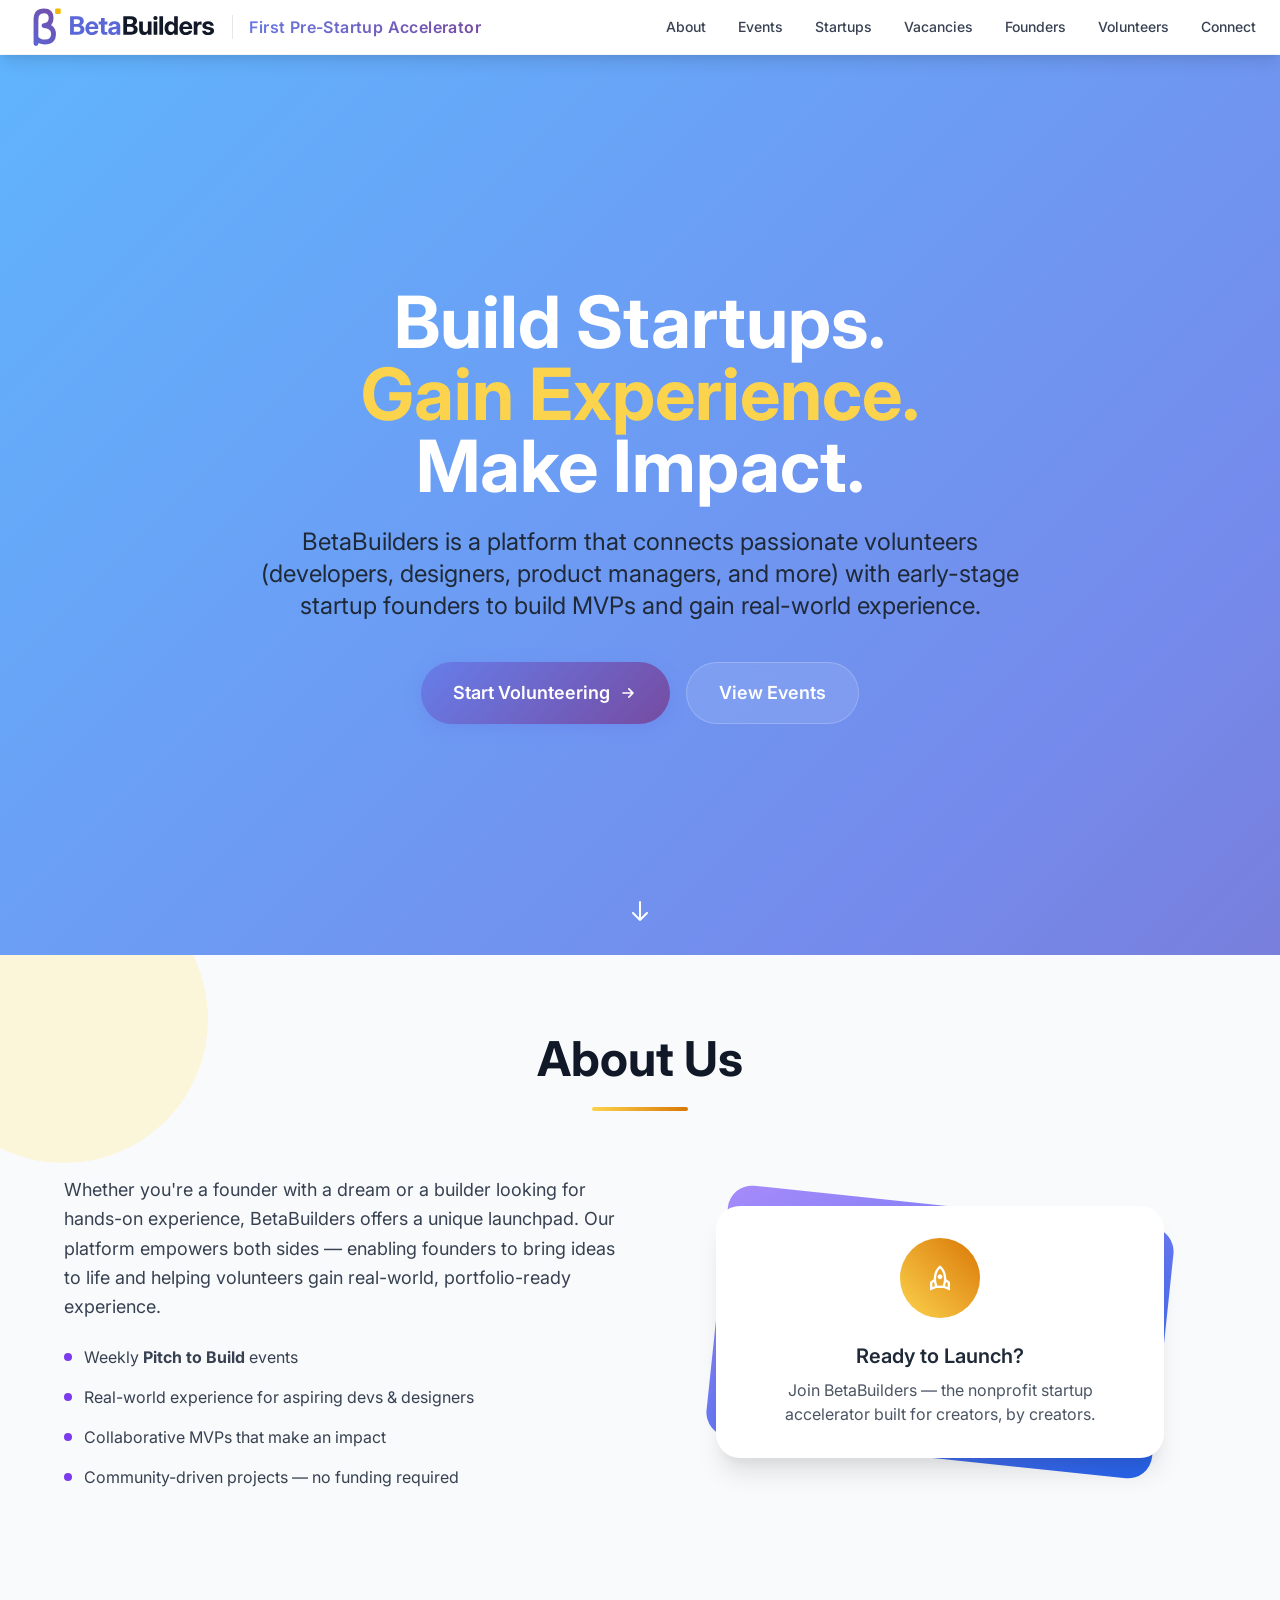
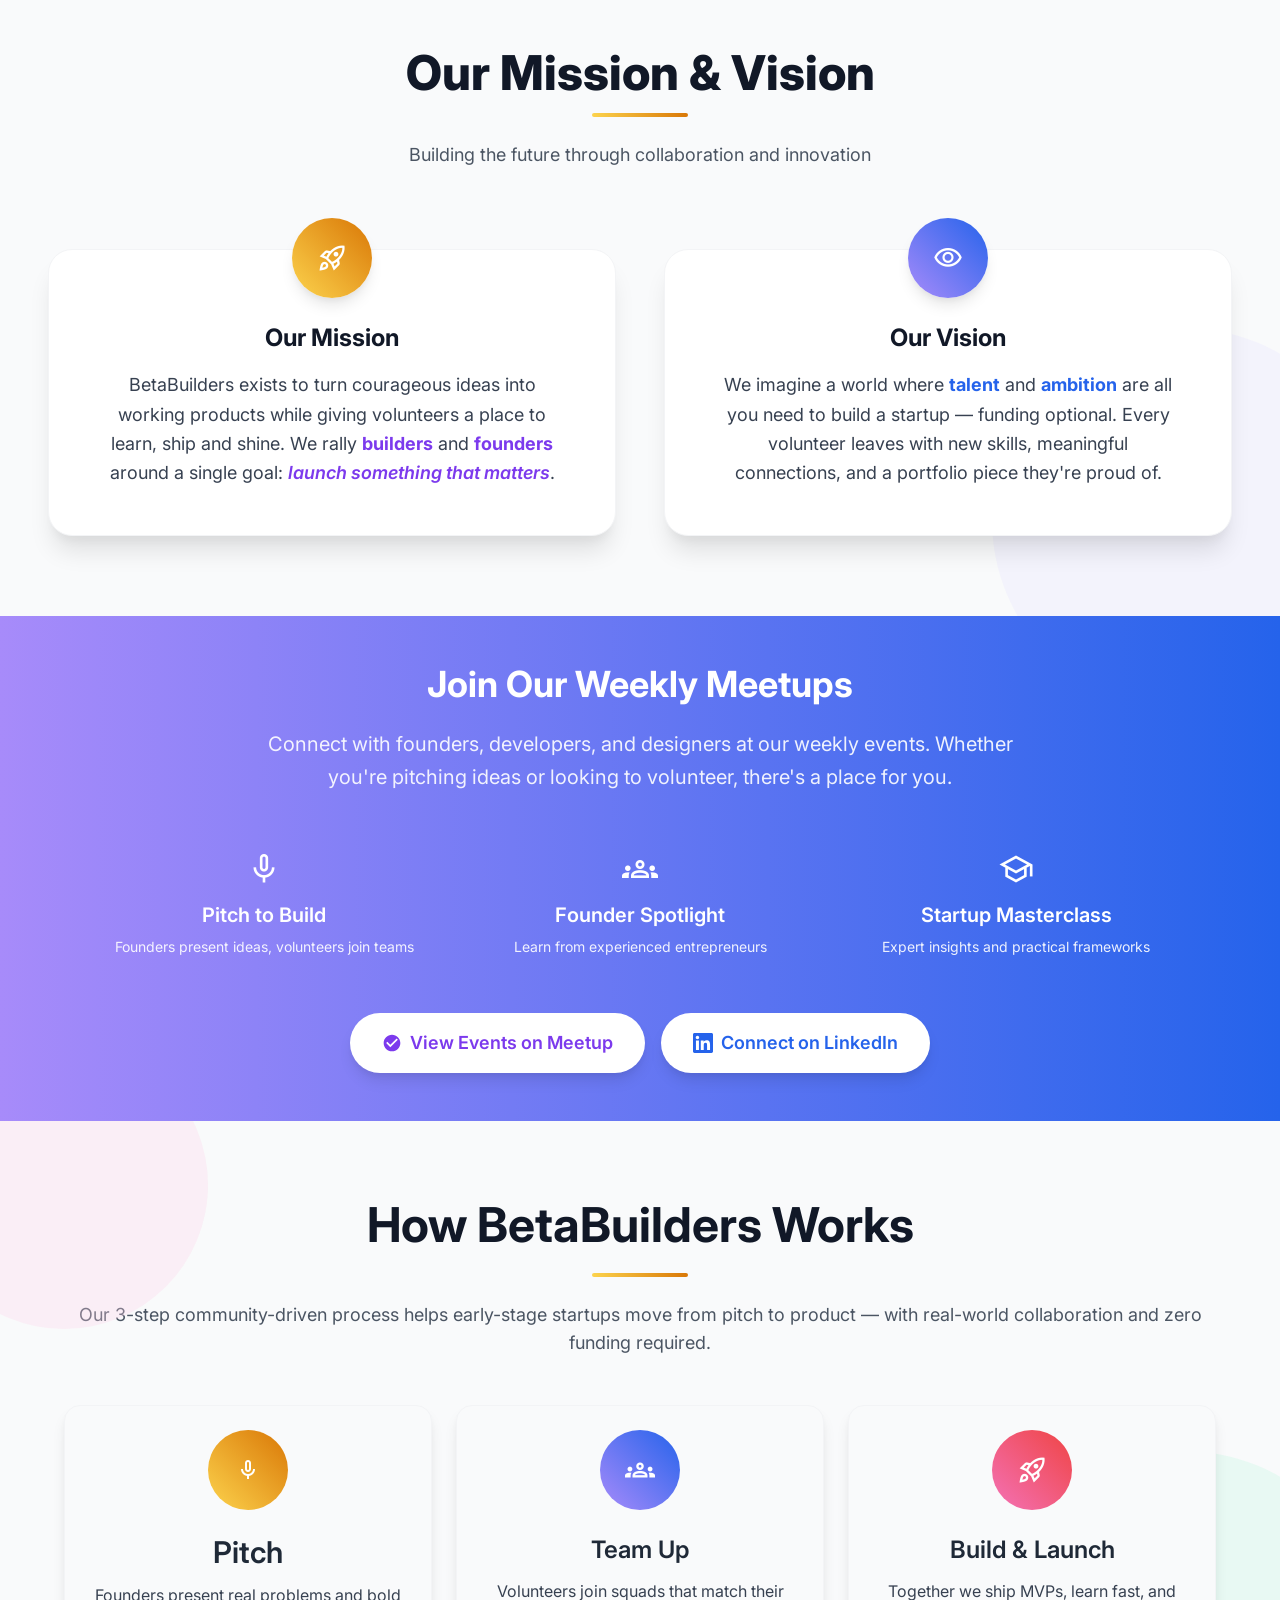
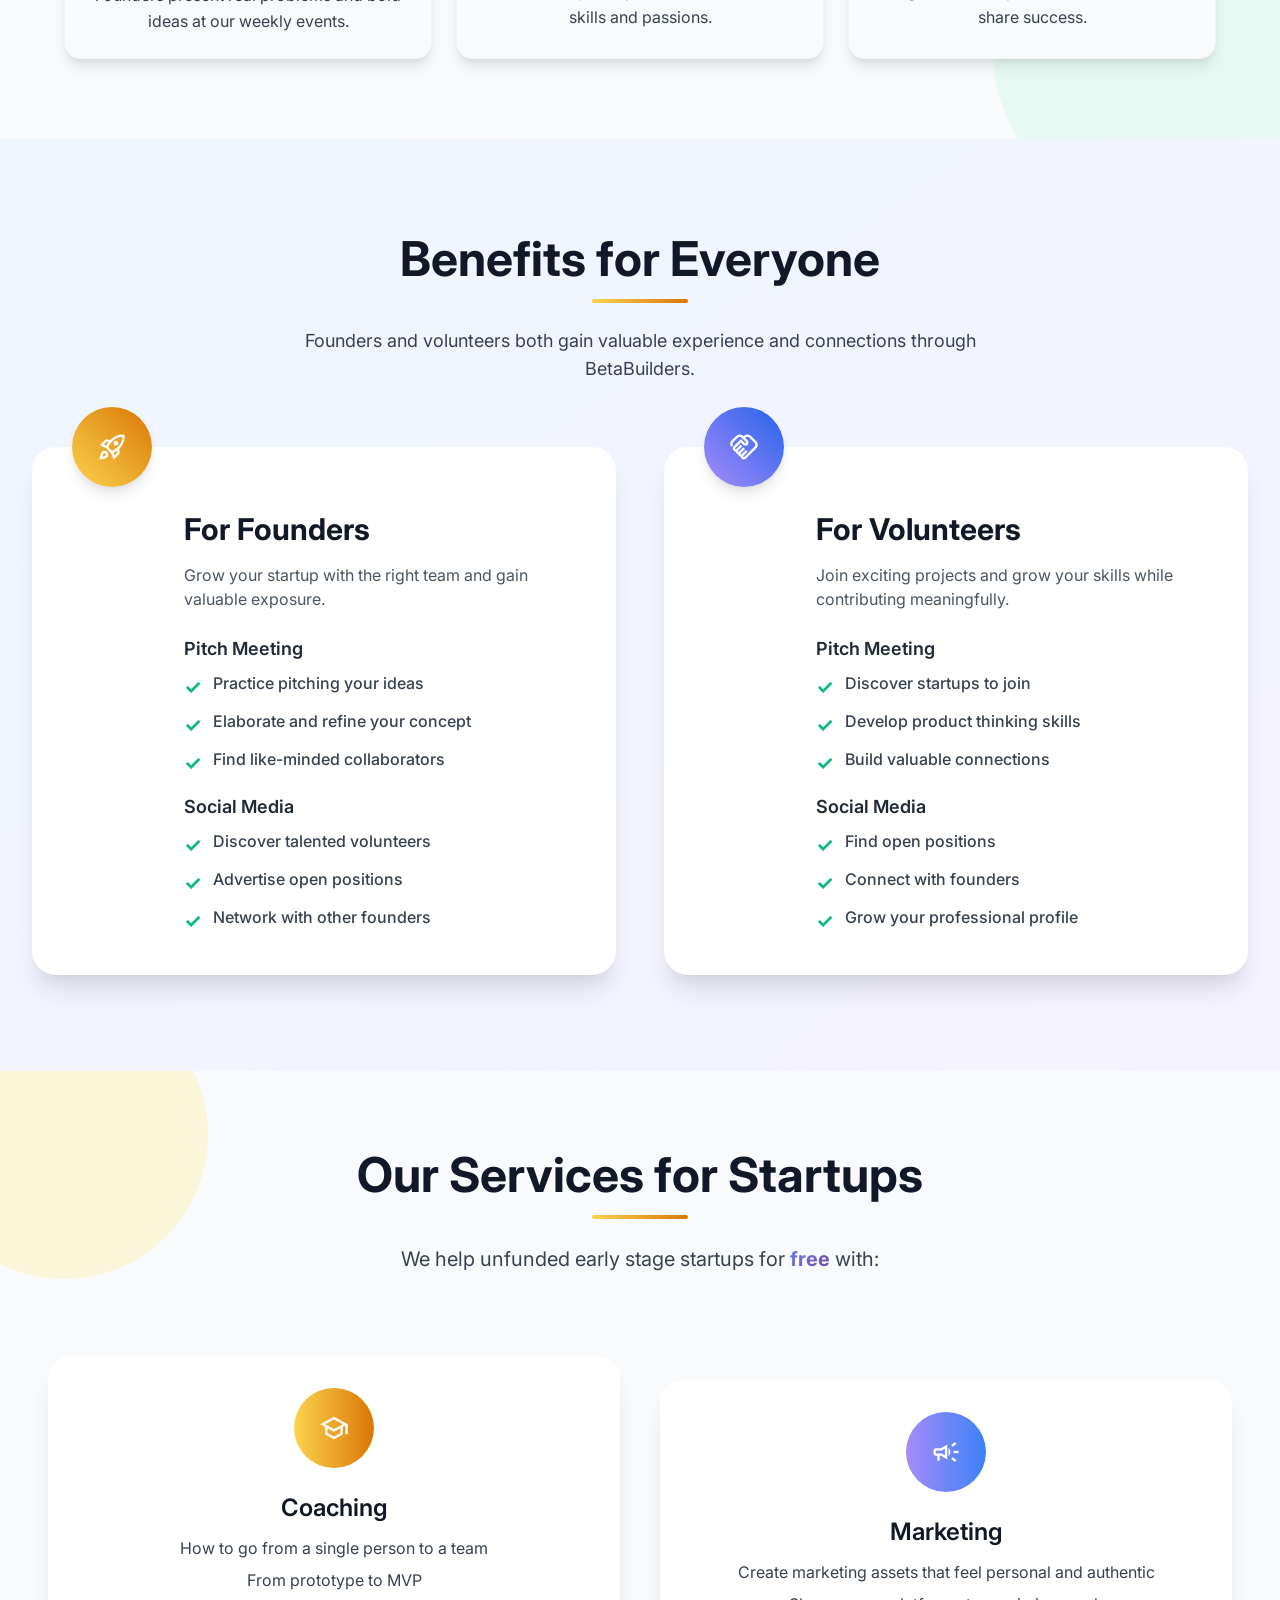
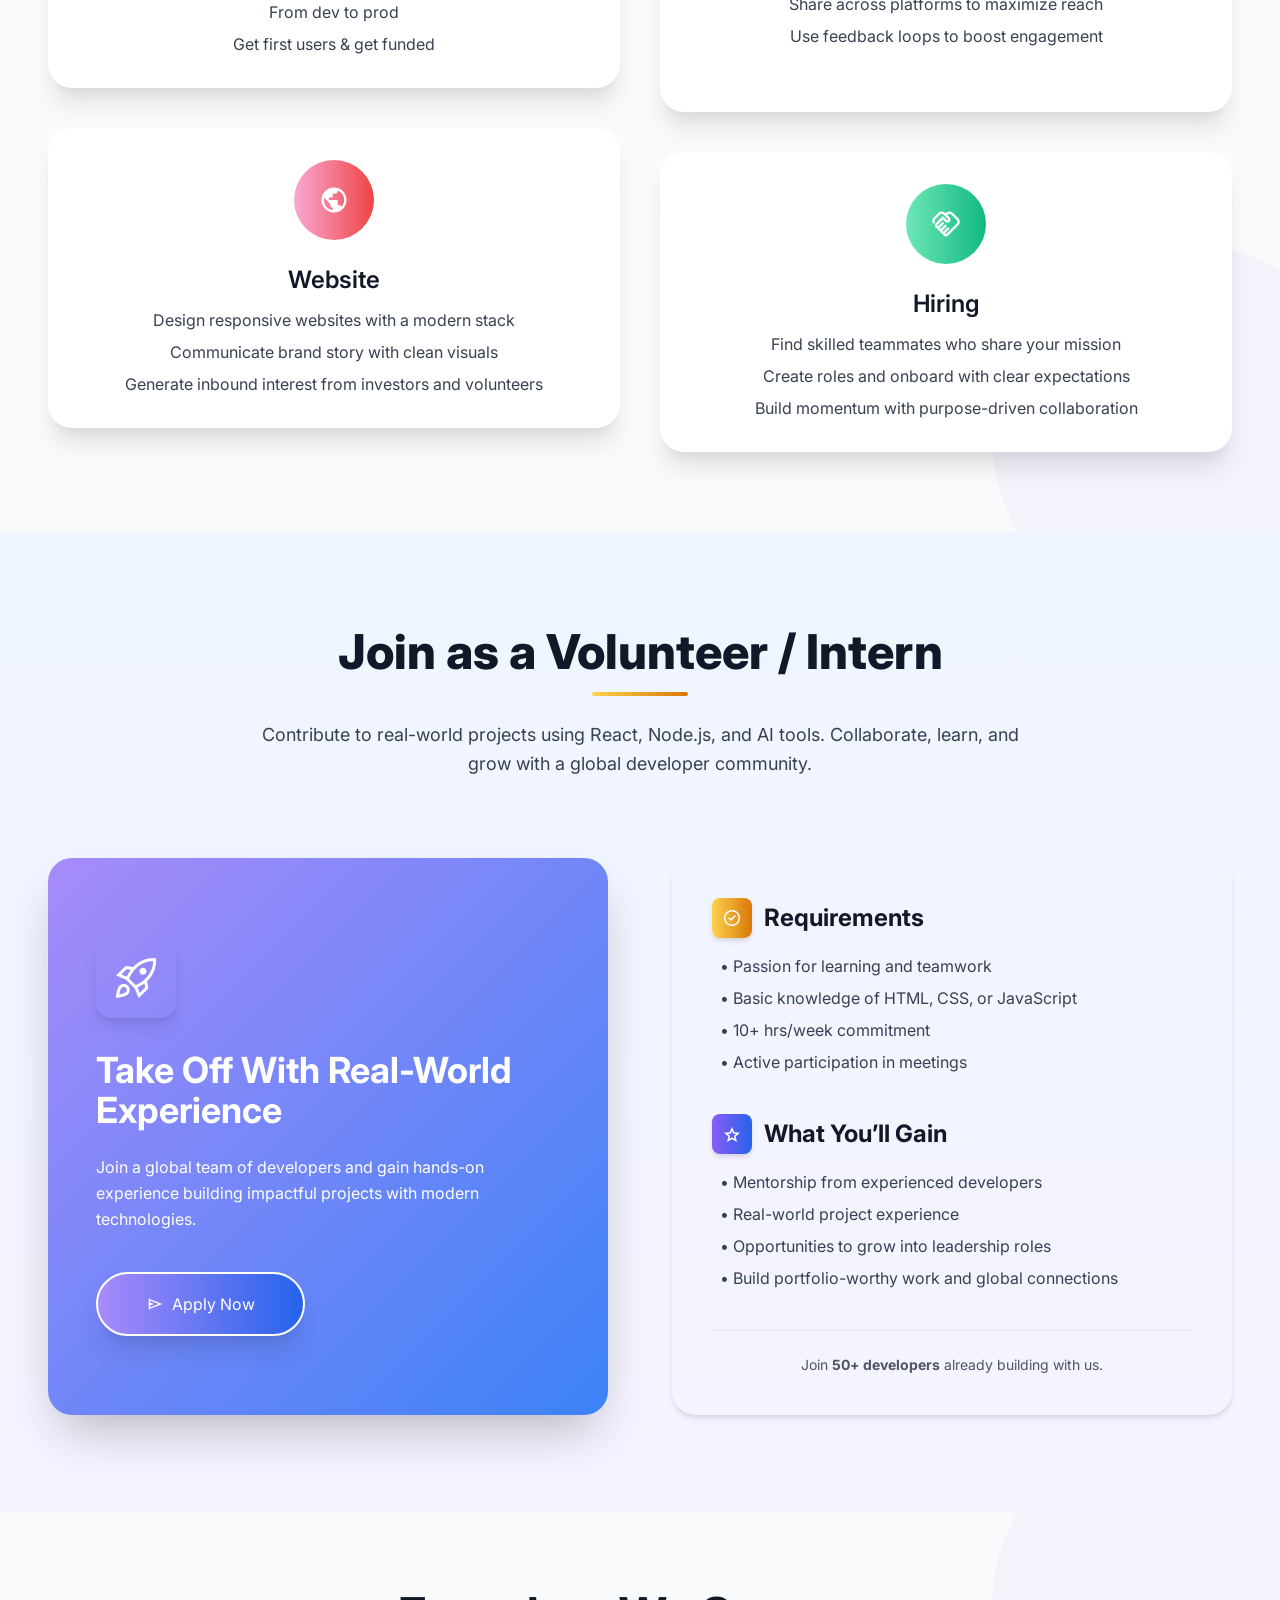
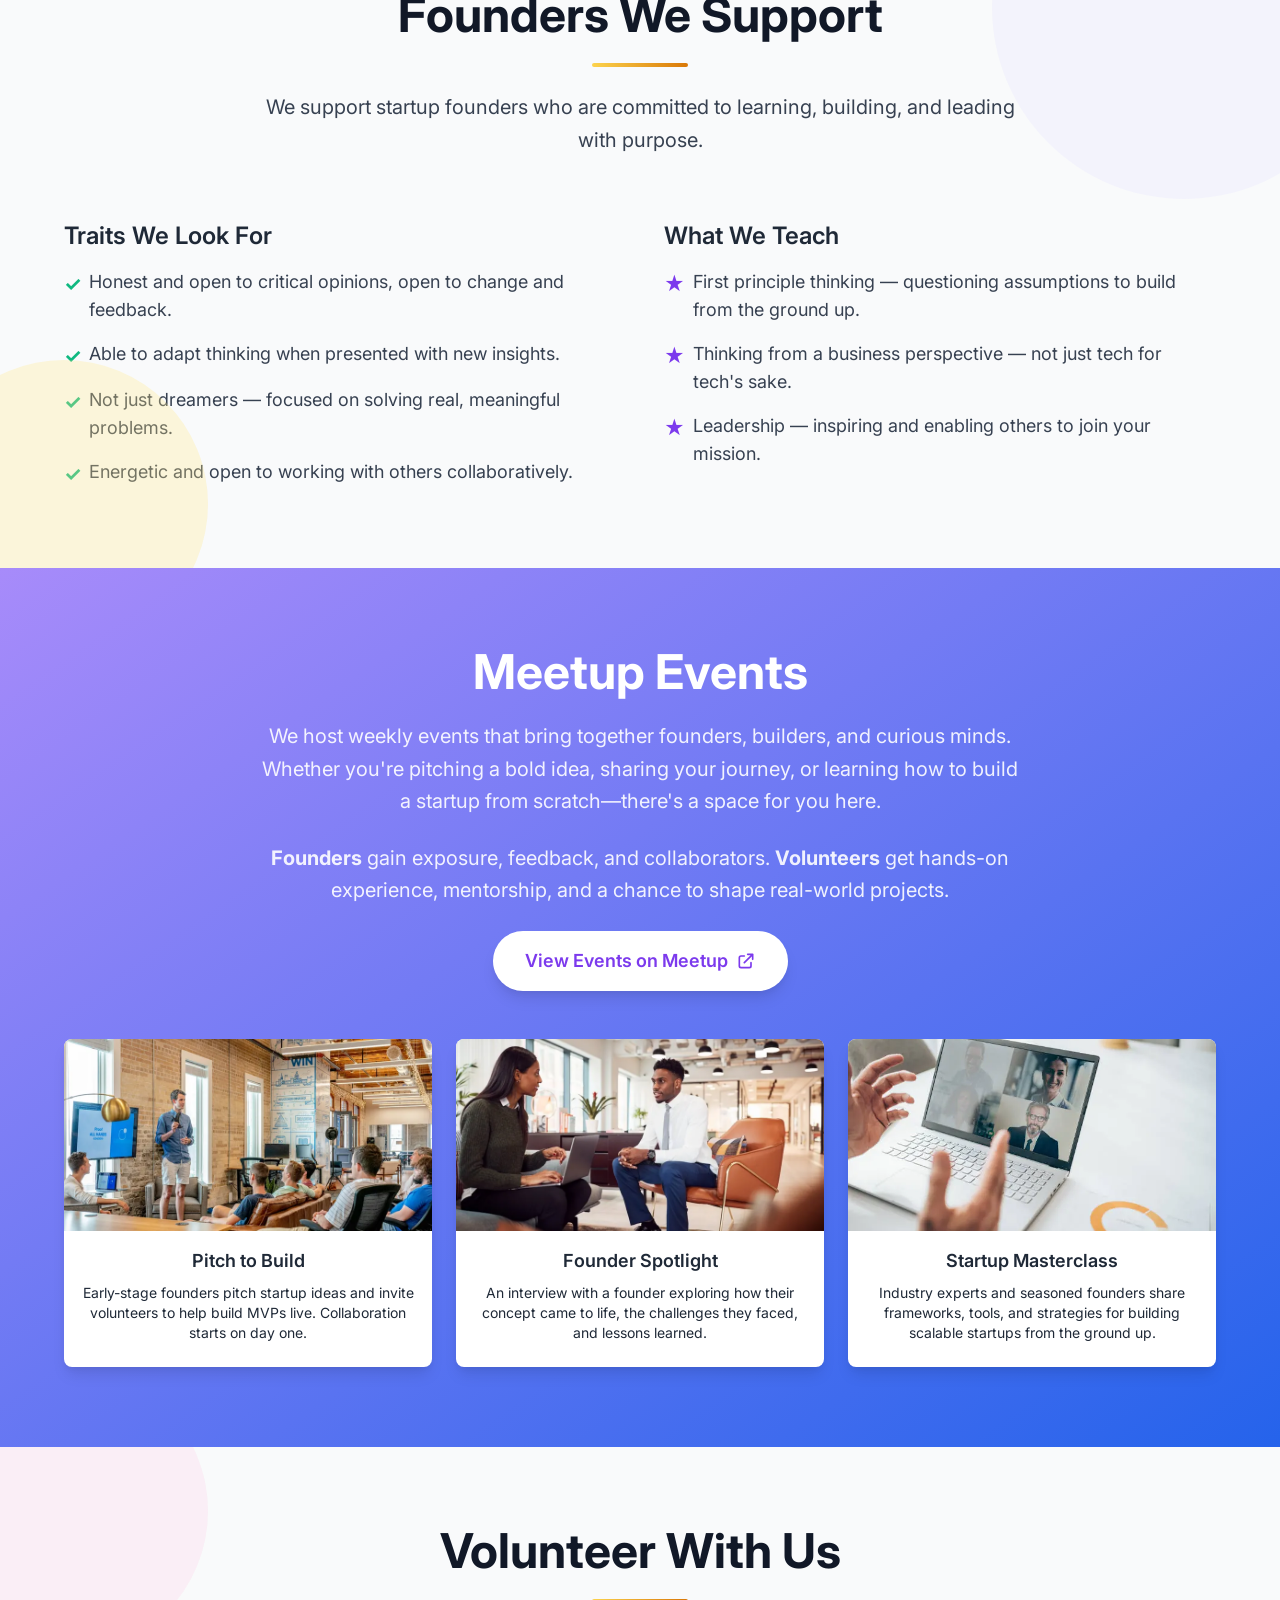
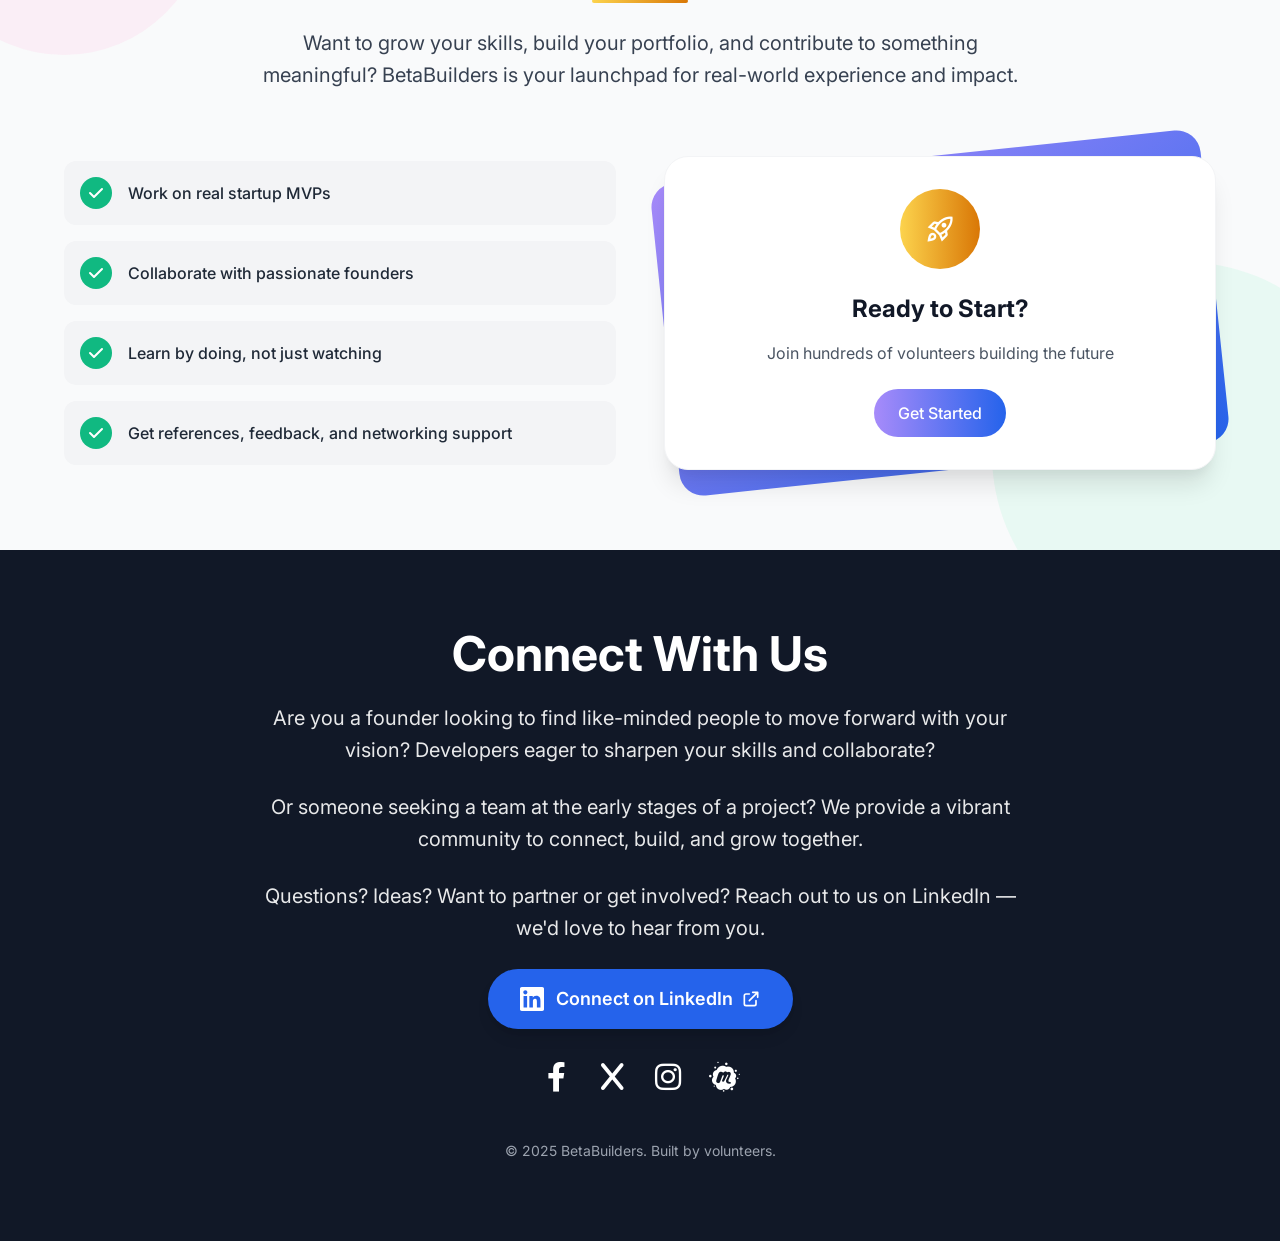
==== commit 6b5e498c: "SEO + performance pass and new logo - Images: resized to WebP with width/height + lazy loading (10.9" ====
--- a/index.html
+++ b/index.html
@@ -9,23 +9,14 @@
       BetaBuilders – First Pre-Startup Accelerator | Volunteer with Startups
     </title>
     <meta
-      name="title"
-      content="BetaBuilders – First Pre-Startup Accelerator | Volunteer with Startups"
-    />
-    <meta
       name="description"
-      content="Join BetaBuilders, the first pre-startup accelerator connecting volunteer developers, designers, and product managers with early-stage startup founders to build MVPs and gain real-world experience. Free startup coaching, marketing, and team building."
-    />
-    <meta
-      name="keywords"
-      content="startup accelerator, volunteer developers, MVP building, startup coaching, tech volunteers, startup founders, product development, web development, UI/UX design, startup community"
+      content="BetaBuilders is a free pre-startup accelerator: volunteer developers, designers and product managers team up with early-stage founders to build MVPs."
     />
     <meta name="author" content="BetaBuilders" />
     <meta
       name="robots"
       content="index, follow, max-image-preview:large, max-snippet:-1, max-video-preview:-1"
     />
-    <meta name="googlebot" content="index, follow" />
 
     <!-- Canonical URL -->
     <link rel="canonical" href="https://betabuilders.org/" />
@@ -43,7 +34,7 @@
     />
     <meta
       property="og:image"
-      content="https://betabuilders.org/images/betabuilder_gold2.png"
+      content="https://betabuilders.org/images/og-image.jpg"
     />
     <meta property="og:image:width" content="1200" />
     <meta property="og:image:height" content="630" />
@@ -51,21 +42,21 @@
     <meta property="og:locale" content="en_US" />
 
     <!-- Twitter -->
-    <meta property="twitter:card" content="summary_large_image" />
-    <meta property="twitter:url" content="https://betabuilders.org/" />
+    <meta name="twitter:card" content="summary_large_image" />
+    <meta name="twitter:url" content="https://betabuilders.org/" />
     <meta
-      property="twitter:title"
+      name="twitter:title"
       content="BetaBuilders – First Pre-Startup Accelerator | Volunteer with Startups"
     />
     <meta
-      property="twitter:description"
+      name="twitter:description"
       content="Join BetaBuilders, the first pre-startup accelerator connecting volunteer developers, designers, and product managers with early-stage startup founders to build MVPs and gain real-world experience."
     />
     <meta
-      property="twitter:image"
-      content="https://betabuilders.org/images/betabuilder_gold2.png"
+      name="twitter:image"
+      content="https://betabuilders.org/images/og-image.jpg"
     />
-    <meta property="twitter:site" content="@BetaBuildersOrg" />
+    <meta name="twitter:site" content="@BetaBuildersOrg" />
 
     <!-- Additional SEO Meta Tags -->
     <meta name="theme-color" content="#667eea" />
@@ -74,8 +65,9 @@
     <meta name="apple-mobile-web-app-status-bar-style" content="default" />
     <meta name="apple-mobile-web-app-title" content="BetaBuilders" />
 
+    <!-- Material Symbols subset: add any new icon name to icon_names (alphabetical) or it renders as text -->
     <link
-      href="https://fonts.googleapis.com/css2?family=Material+Symbols+Outlined"
+      href="https://fonts.googleapis.com/css2?family=Material+Symbols+Outlined&icon_names=campaign,check_circle,groups,handshake,mic,public,rocket,rocket_launch,school,send,star,visibility&display=block"
       rel="stylesheet"
     />
     <link rel="stylesheet" href="style.css" />
@@ -96,25 +88,39 @@
     </script>
 
     <!-- Preconnect to external domains for performance optimization -->
-    <link rel="preconnect" href="https://cdn.jsdelivr.net" />
     <link rel="preconnect" href="https://cdnjs.cloudflare.com" />
     <link rel="preconnect" href="https://fonts.googleapis.com" />
     <link rel="preconnect" href="https://fonts.gstatic.com" crossorigin />
 
     <!-- Stylesheets -->
-    <link
-      href="https://cdn.jsdelivr.net/npm/tailwindcss@2.2.19/dist/tailwind.min.css"
-      rel="stylesheet"
-    />
+    <!-- tailwind.css: purged Tailwind 2.2.19 build, rebuild with
+         npx tailwindcss@2.2.19 -c tailwind.config.js -o tailwind.css --minify -->
+    <link rel="stylesheet" href="tailwind.css" />
     <link
       href="https://cdnjs.cloudflare.com/ajax/libs/font-awesome/6.0.0/css/all.min.css"
       rel="stylesheet"
+      media="print"
+      onload="this.media='all'"
     />
     <link
-      href="https://fonts.googleapis.com/css2?family=Inter:wght@300;400;500;600;700;800&display=swap"
+      href="https://fonts.googleapis.com/css2?family=Inter:wght@400;500;600;700;800&display=swap"
       rel="stylesheet"
+      media="print"
+      onload="this.media='all'"
     />
-    <link rel="icon" href="images/betabuilder_favicon.png" type="image/png" />
+    <noscript>
+      <link
+        href="https://cdnjs.cloudflare.com/ajax/libs/font-awesome/6.0.0/css/all.min.css"
+        rel="stylesheet"
+      />
+      <link
+        href="https://fonts.googleapis.com/css2?family=Inter:wght@400;500;600;700;800&display=swap"
+        rel="stylesheet"
+      />
+    </noscript>
+    <link rel="icon" href="/favicon.ico" sizes="any" />
+    <link rel="icon" href="/brand/logo-mark.svg" type="image/svg+xml" />
+    <link rel="apple-touch-icon" href="/apple-touch-icon.png" />
 
     <!-- Structured Data (JSON-LD) -->
     <script type="application/ld+json">
@@ -124,7 +130,7 @@
         "name": "BetaBuilders",
         "alternateName": "First Pre-Startup Accelerator",
         "url": "https://betabuilders.org",
-        "logo": "https://betabuilders.org/images/betabuilder_gold2.png",
+        "logo": "https://betabuilders.org/brand/logo-mark-512.png",
         "description": "BetaBuilders is the first pre-startup accelerator connecting volunteer developers, designers, and product managers with early-stage startup founders to build MVPs and gain real-world experience.",
         "foundingDate": "2024",
         "sameAs": [
@@ -139,11 +145,6 @@
           "contactType": "customer service",
           "url": "https://www.linkedin.com/company/beta-builders-club"
         },
-        "location": {
-          "@type": "VirtualLocation",
-          "url": "https://betabuilders.org"
-        },
-        "serviceType": "Startup Accelerator",
         "areaServed": "Worldwide"
       }
     </script>
@@ -153,52 +154,10 @@
         "@context": "https://schema.org",
         "@type": "WebSite",
         "name": "BetaBuilders",
-        "url": "https://betabuilders.org",
-        "description": "First Pre-Startup Accelerator connecting volunteers with startup founders",
-        "potentialAction": {
-          "@type": "SearchAction",
-          "target": "https://betabuilders.org/#{search_term_string}",
-          "query-input": "required name=search_term_string"
-        }
+        "url": "https://betabuilders.org/",
+        "description": "First Pre-Startup Accelerator connecting volunteers with startup founders"
       }
     </script>
-
-    <script type="application/ld+json">
-      {
-        "@context": "https://schema.org",
-        "@type": "Event",
-        "name": "BetaBuilders Pitch to Build Events",
-        "description": "Weekly events where startup founders pitch ideas to volunteer developers and designers",
-        "startDate": "2024-01-01",
-        "endDate": "2025-12-31",
-        "eventStatus": "https://schema.org/EventScheduled",
-        "image": "https://betabuilders.org/images/meetup2.jpg",
-        "location": {
-          "@type": "Place",
-          "name": "Online Event",
-          "url": "https://www.meetup.com/it-volunteers-and-interns/"
-        },
-        "organizer": {
-          "@type": "Organization",
-          "name": "BetaBuilders",
-          "url": "https://www.linkedin.com/company/beta-builders-club"
-        },
-        "performer": {
-          "@type": "Organization",
-          "name": "BetaBuilders"
-        },
-        "offers": {
-          "@type": "Offer",
-          "price": "0",
-          "priceCurrency": "USD",
-          "availability": "https://schema.org/InStock",
-          "validFrom": "2024-01-01",
-          "url": "https://www.meetup.com/it-volunteers-and-interns/"
-        }
-      }
-    </script>
-
-     
   </head>
 
   <body class="bg-gray-50 text-gray-800">
@@ -211,17 +170,15 @@
           <div class="flex items-center">
             <a href="/" class="flex items-center">
               <img
-                src="images/betabuilder_gold2.png"
-                alt="BetaBuilders Logo"
-                class="w-8 h-8 sm:w-12 sm:h-12 md:w-14 md:h-14 object-contain origin-left transition-transform duration-200"
-                style="
-                  transform: scaleX(1.25) scaleY(1.25);
-                  background: transparent;
-                "
+                src="brand/logo.svg"
+                width="481"
+                height="100"
+                alt="BetaBuilders"
+                class="h-7 sm:h-9 md:h-10 w-auto"
               />
             </a>
             <span
-              class="ml-14 sm:ml-16 md:ml-18 text-sm sm:text-base md:text-lg leading-none text-gradient font-semibold tracking-wide whitespace-nowrap"
+              class="hidden sm:inline lg:hidden xl:inline ml-4 pl-4 border-l border-gray-200 text-sm md:text-base leading-none text-gradient font-semibold tracking-wide whitespace-nowrap"
             >
               First Pre-Startup Accelerator
             </span>
@@ -1151,7 +1108,11 @@
                 <a href="https://jobsearch.works/" target="_blank" class="mb-4">
                   <div class="bg-blue-100 p-6 rounded-full shadow-md">
                     <img
-                      src="images/JobSearch_Logo.png"
+                      src="images/JobSearch_Logo.webp"
+                      width="192"
+                      height="192"
+                      loading="lazy"
+                      decoding="async"
                       alt="JobSearchWorks Logo"
                       class="w-24 h-24 object-contain rounded-full"
                     />
@@ -1250,7 +1211,11 @@
                 <a href="https://quicksite.space/" target="_blank" class="mb-4">
                   <div class="bg-green-100 p-6 rounded-full shadow-md">
                     <img
-                      src="images/Quicksite_Logo.png"
+                      src="images/Quicksite_Logo.webp"
+                      width="192"
+                      height="175"
+                      loading="lazy"
+                      decoding="async"
                       alt="QuickSite Logo"
                       class="w-24 h-24 object-contain rounded-full"
                     />
@@ -1344,7 +1309,11 @@
                 <a href="https://talenthub.show/" target="_blank" class="mb-4">
                   <div class="bg-gray-100 p-6 rounded-full shadow-md">
                     <img
-                      src="images/talent_hub_logo.png"
+                      src="images/talent_hub_logo.webp"
+                      width="192"
+                      height="192"
+                      loading="lazy"
+                      decoding="async"
                       alt="TalentHub Logo"
                       class="w-24 h-24 object-contain rounded-full"
                     />
@@ -1446,7 +1415,11 @@
                 <a href="https://artout.site/" target="_blank" class="mb-4">
                   <div class="bg-yellow-100 p-6 rounded-full shadow-md">
                     <img
-                      src="images/artout_logo.png"
+                      src="images/artout_logo.webp"
+                      width="192"
+                      height="192"
+                      loading="lazy"
+                      decoding="async"
                       alt="ArtOut Logo"
                       class="w-24 h-24 object-contain rounded-full"
                     />
@@ -1547,7 +1520,11 @@
                 >
                   <div class="bg-green-100 p-6 rounded-full shadow-md">
                     <img
-                      src="images/grasskarma_Logo.png"
+                      src="images/grasskarmalogo.webp"
+                      width="192"
+                      height="192"
+                      loading="lazy"
+                      decoding="async"
                       alt="GrassKarma Logo"
                       class="w-24 h-24 object-contain rounded-full"
                     />
@@ -1645,7 +1622,11 @@
                 >
                   <div class="bg-pink-100 p-6 rounded-full shadow-md">
                     <img
-                      src="images/heart_logo.png"
+                      src="images/heart_logo.webp"
+                      width="192"
+                      height="192"
+                      loading="lazy"
+                      decoding="async"
                       alt="HeartFull Logo"
                       class="w-24 h-24 object-contain rounded-full"
                     />
@@ -1739,7 +1720,11 @@
                 <a href="https://seedstart.world/" target="_blank" class="mb-4">
                   <div class="bg-green-100 p-6 rounded-full shadow-md">
                     <img
-                      src="images/seedstart_logo.png"
+                      src="images/seedstart_logo.webp"
+                      width="192"
+                      height="192"
+                      loading="lazy"
+                      decoding="async"
                       alt="SeedStart Logo"
                       class="w-24 h-24 object-contain rounded-full"
                     />
@@ -1837,7 +1822,11 @@
                 >
                   <div class="bg-blue-200 p-6 rounded-full shadow-md">
                     <img
-                      src="images/builders.png"
+                      src="images/builders.webp"
+                      width="192"
+                      height="185"
+                      loading="lazy"
+                      decoding="async"
                       alt="Buildless Logo"
                       class="w-24 h-24 object-contain rounded-full"
                     />
@@ -1941,7 +1930,11 @@
                 >
                   <div class="bg-green-100 p-6 rounded-full shadow-md">
                     <img
-                      src="images/peacock_logo.png"
+                      src="images/peacock_logo.webp"
+                      width="192"
+                      height="192"
+                      loading="lazy"
+                      decoding="async"
                       alt="Peacock Dating Logo"
                       class="w-24 h-24 object-contain rounded-full"
                     />
@@ -2143,7 +2136,11 @@
                 >
                   <div class="bg-green-50 p-6 rounded-full shadow-md">
                     <img
-                      src="images/scrum_forse.png"
+                      src="images/scrum_forse.webp"
+                      width="192"
+                      height="140"
+                      loading="lazy"
+                      decoding="async"
                       alt="Scrumforce Logo"
                       class="w-24 h-24 object-contain rounded-full"
                     />
@@ -2240,7 +2237,11 @@
                 <a href="https://carads.online/" target="_blank" class="mb-4">
                   <div class="bg-blue-100 p-6 rounded-full shadow-md">
                     <img
-                      src="images/car_ads.png"
+                      src="images/car_ads.webp"
+                      width="192"
+                      height="43"
+                      loading="lazy"
+                      decoding="async"
                       alt="CarAds Logo"
                       class="w-24 h-24 object-contain rounded-full"
                     />
@@ -2336,7 +2337,11 @@
                 <a href="https://datasetlab.org/" target="_blank" class="mb-4">
                   <div class="bg-green-100 p-6 rounded-full shadow-md">
                     <img
-                      src="images/data_lab.png"
+                      src="images/data_lab.webp"
+                      width="192"
+                      height="192"
+                      loading="lazy"
+                      decoding="async"
                       alt="DatasetLab Logo"
                       class="w-24 h-24 object-contain rounded-full"
                     />
@@ -2723,7 +2728,11 @@
             >
               <div class="overflow-hidden">
                 <img
-                  src="images/meetup2.jpg"
+                  src="images/meetup2.webp"
+                  width="800"
+                  height="450"
+                  loading="lazy"
+                  decoding="async"
                   alt="Pitch to Build Event"
                   class="w-full h-48 object-cover transition-transform duration-300 group-hover:scale-110"
                 />
@@ -2747,7 +2756,11 @@
             >
               <div class="overflow-hidden">
                 <img
-                  src="images/meetup4.jpeg"
+                  src="images/meetup4.webp"
+                  width="800"
+                  height="534"
+                  loading="lazy"
+                  decoding="async"
                   alt="Founder Interview"
                   class="w-full h-48 object-cover transition-transform duration-300 group-hover:scale-110"
                 />
@@ -2771,7 +2784,11 @@
             >
               <div class="overflow-hidden">
                 <img
-                  src="images/meetup5.jpeg"
+                  src="images/meetup5.webp"
+                  width="612"
+                  height="408"
+                  loading="lazy"
+                  decoding="async"
                   alt="Startup Masterclass"
                   class="w-full h-48 object-cover transition-transform duration-300 group-hover:scale-110"
                 />
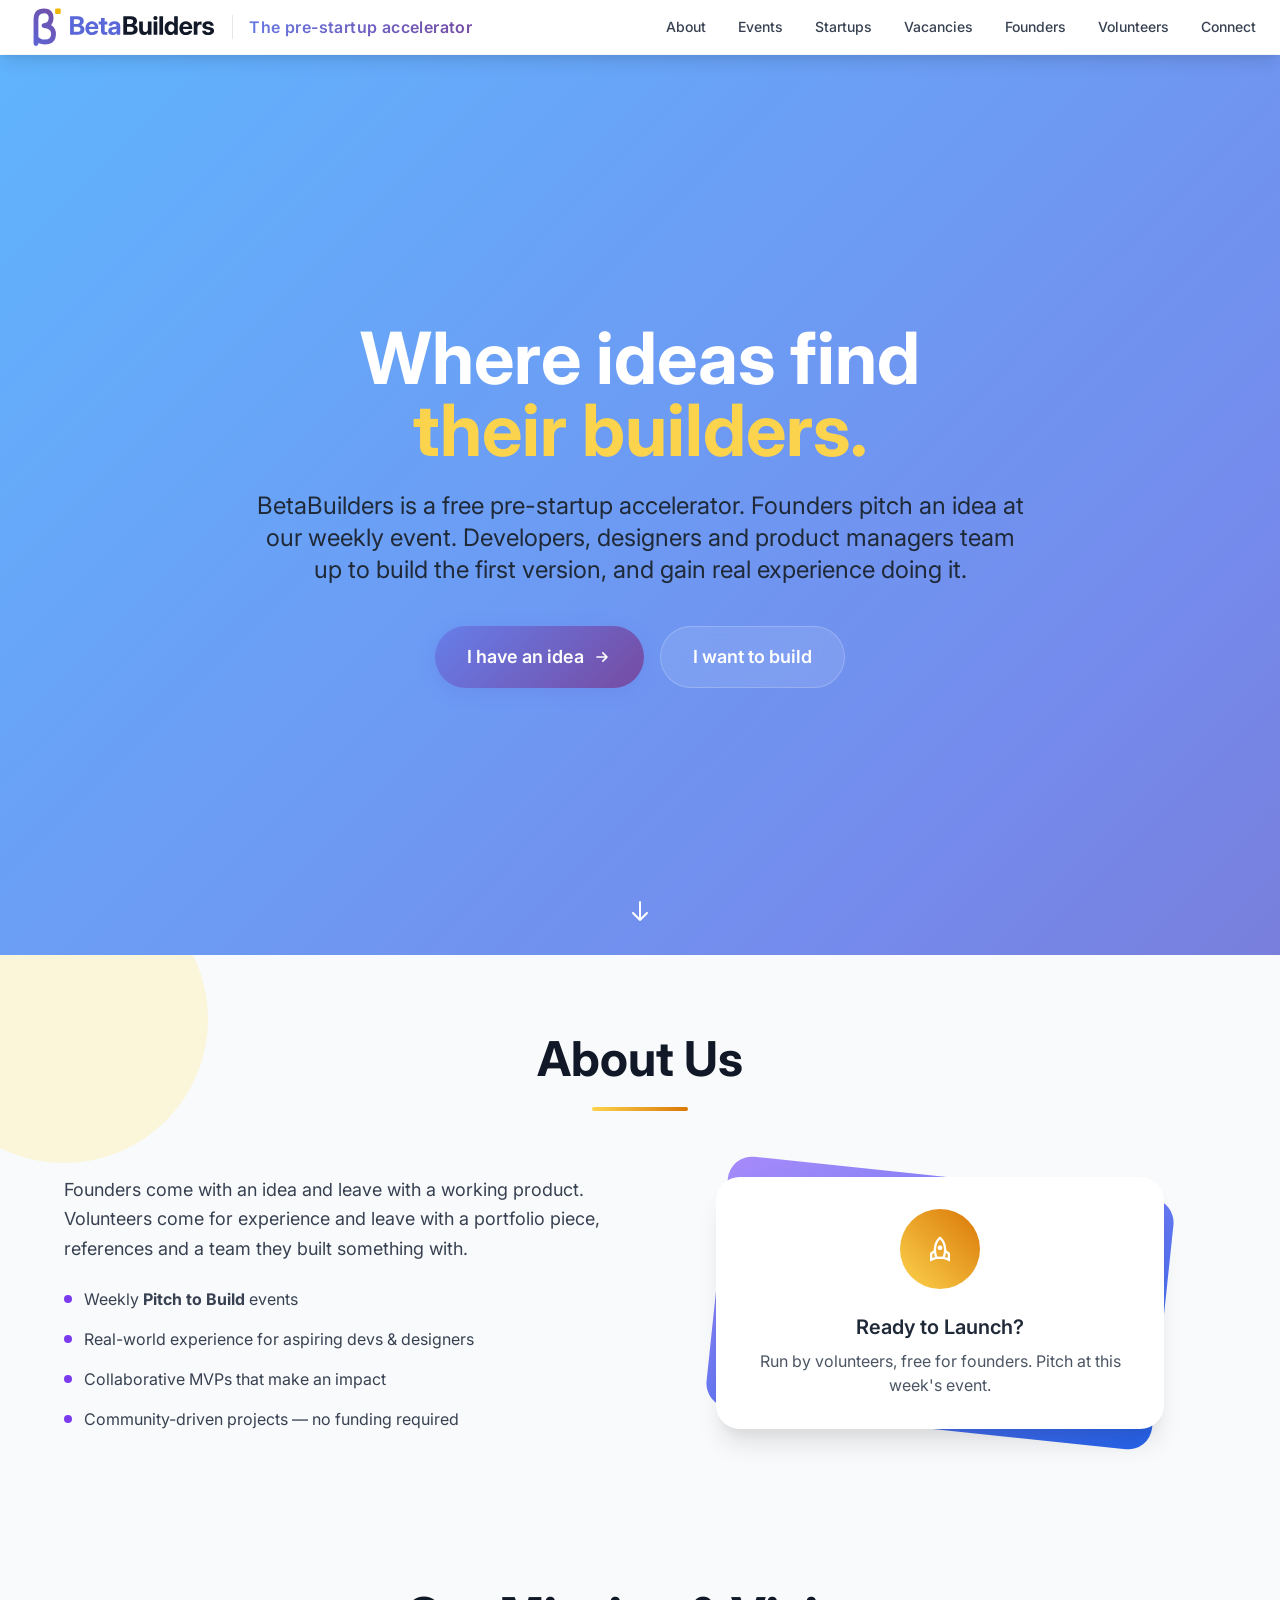
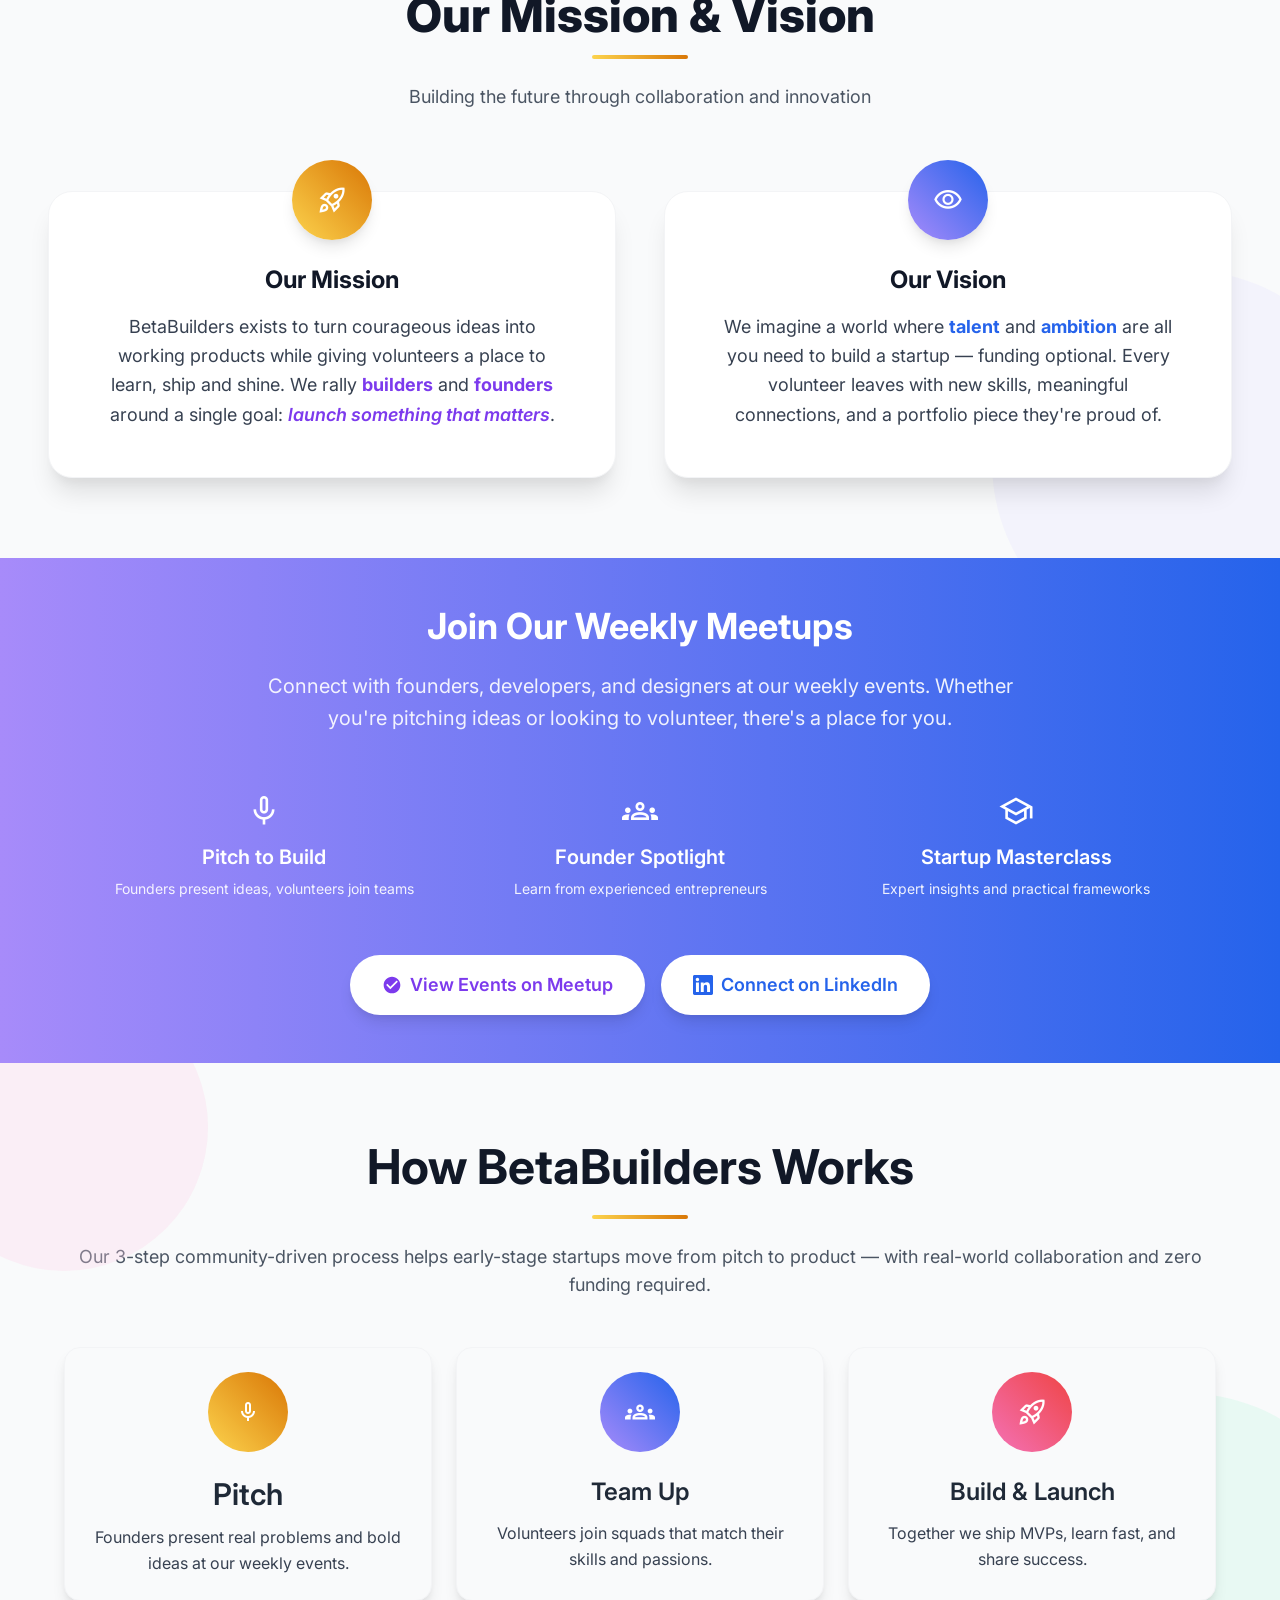
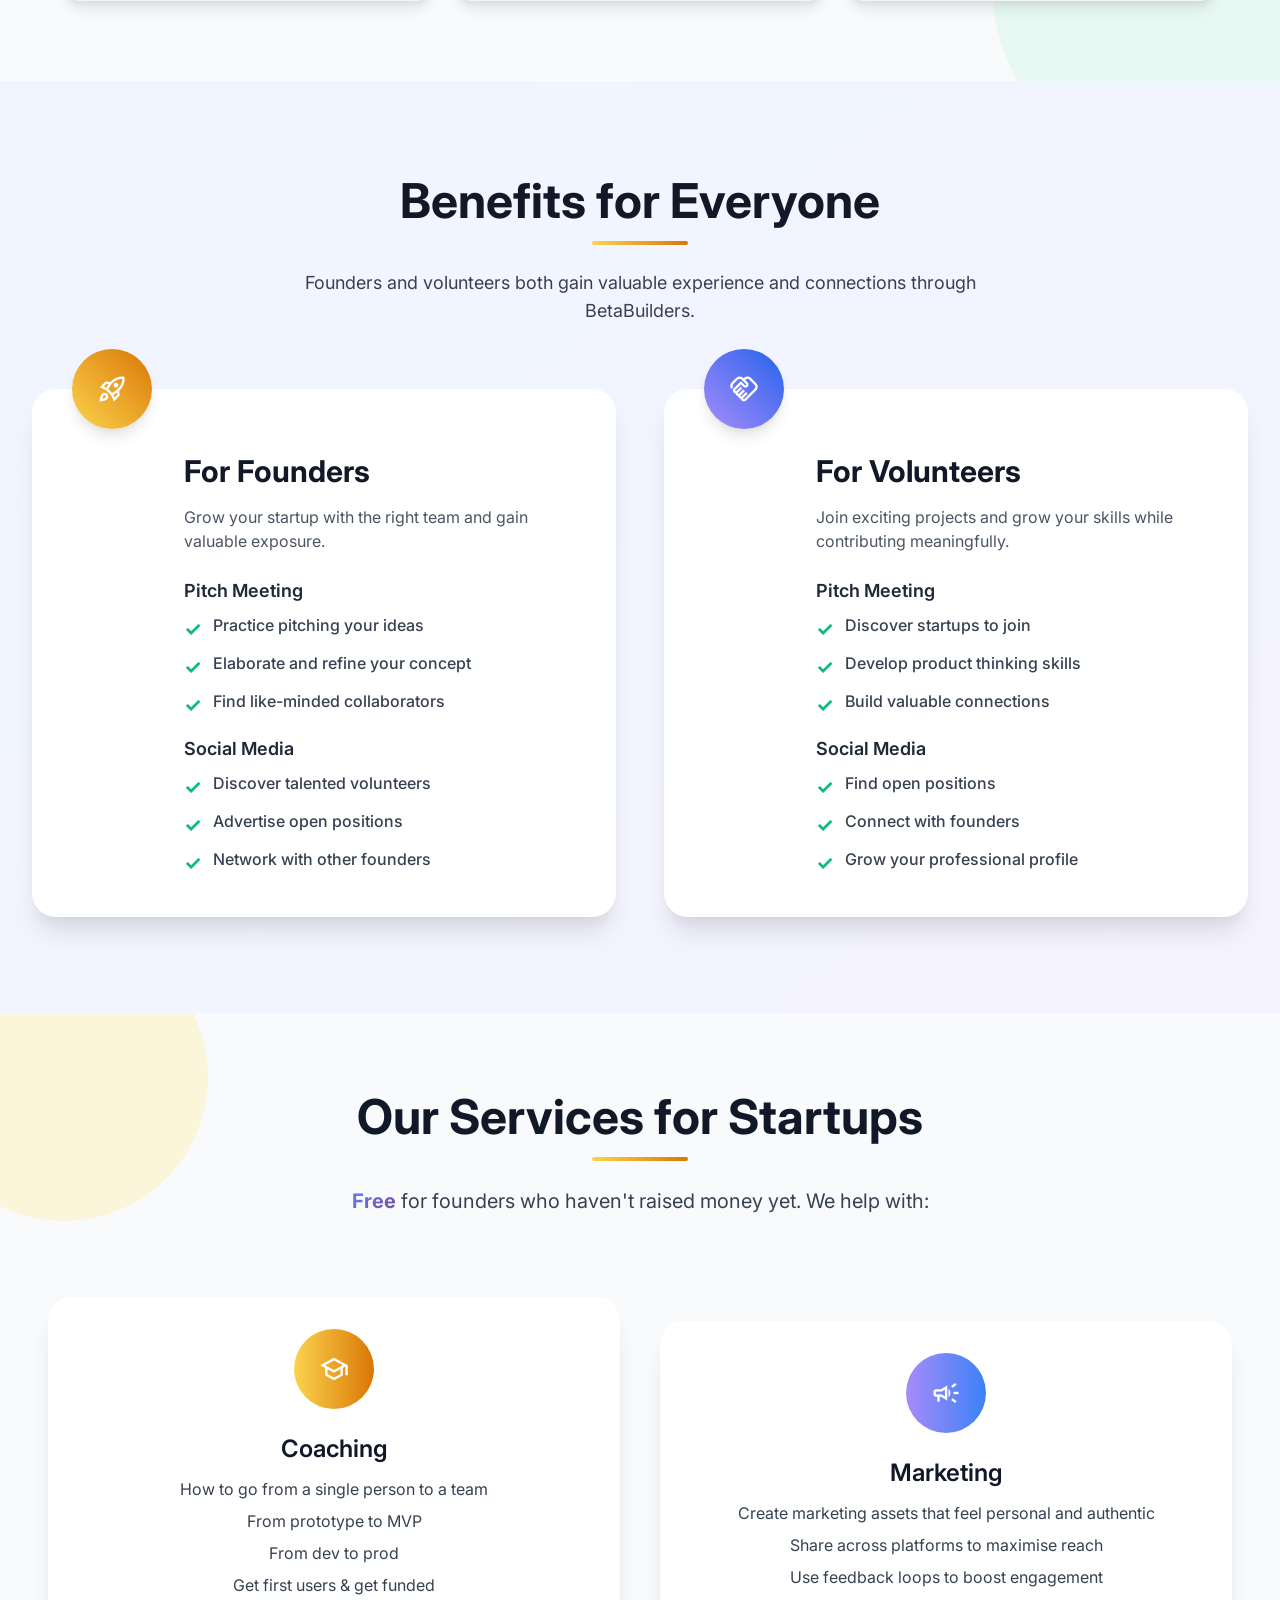
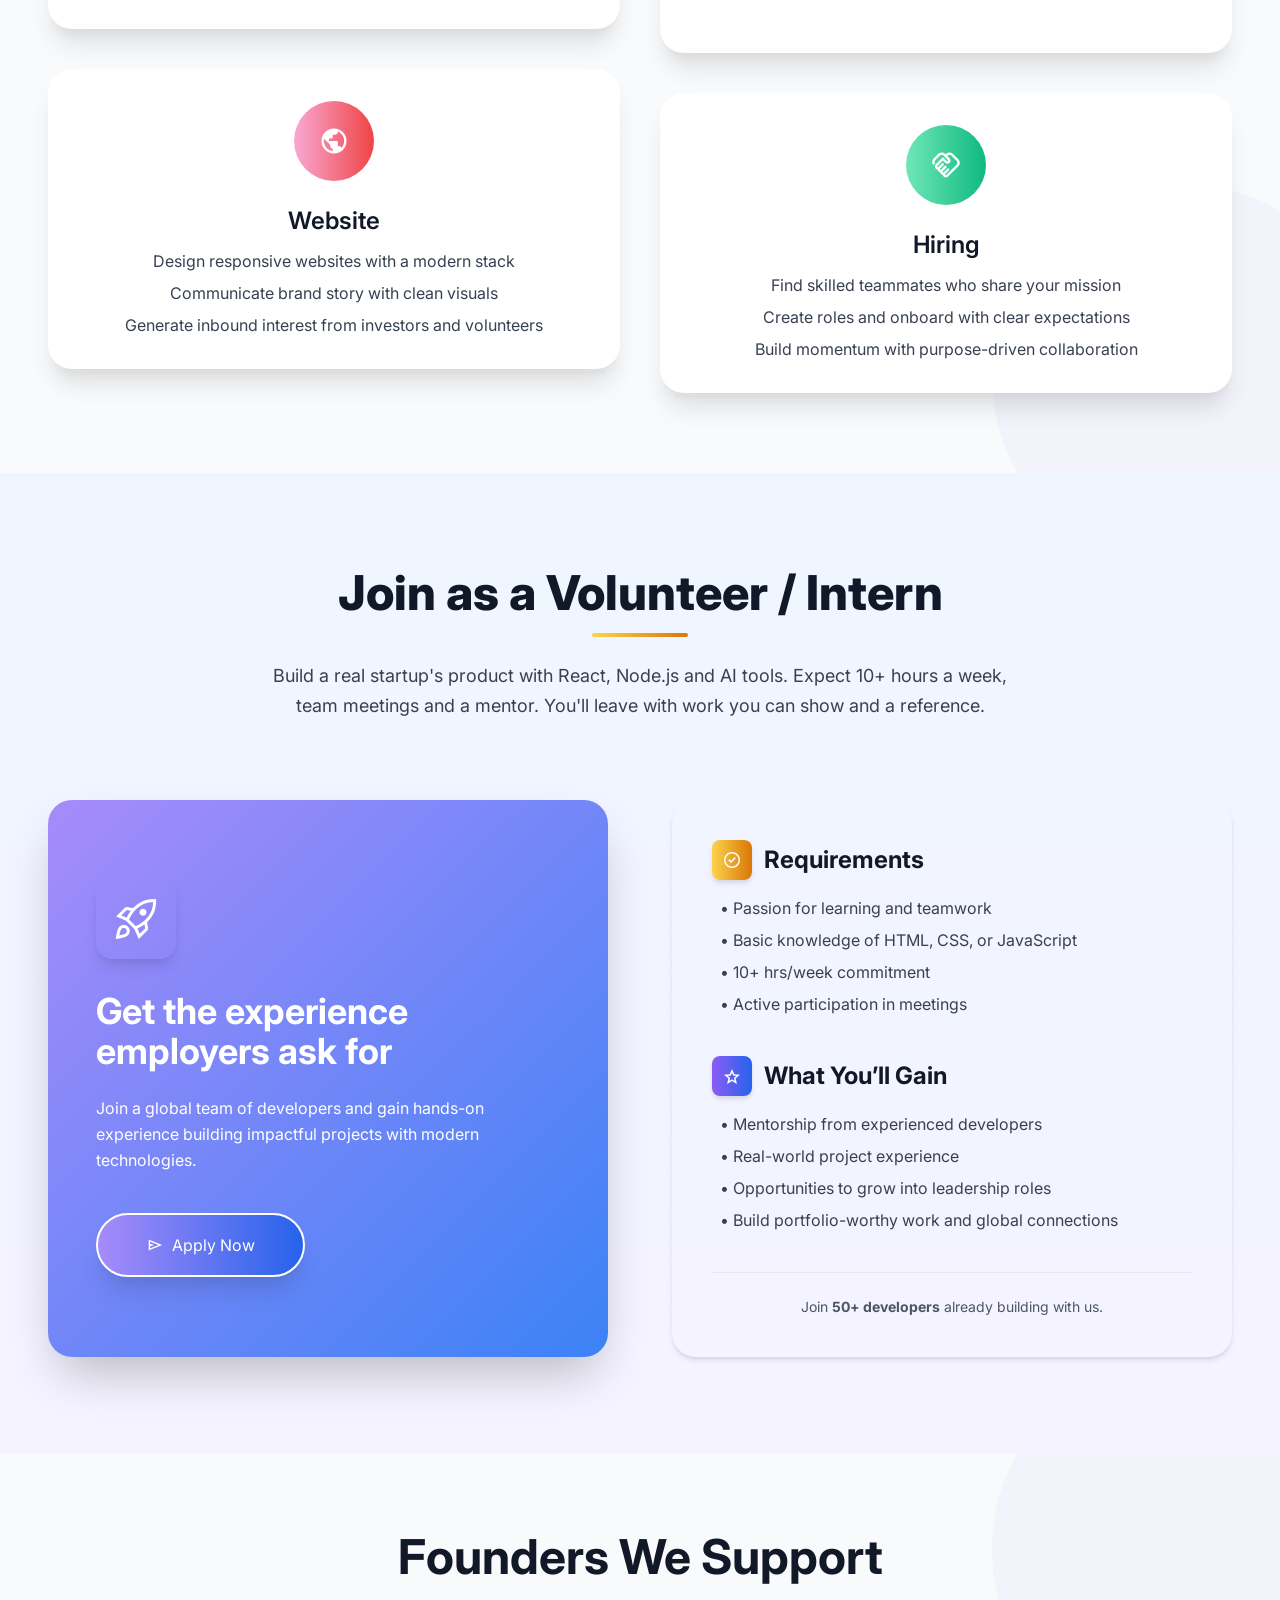
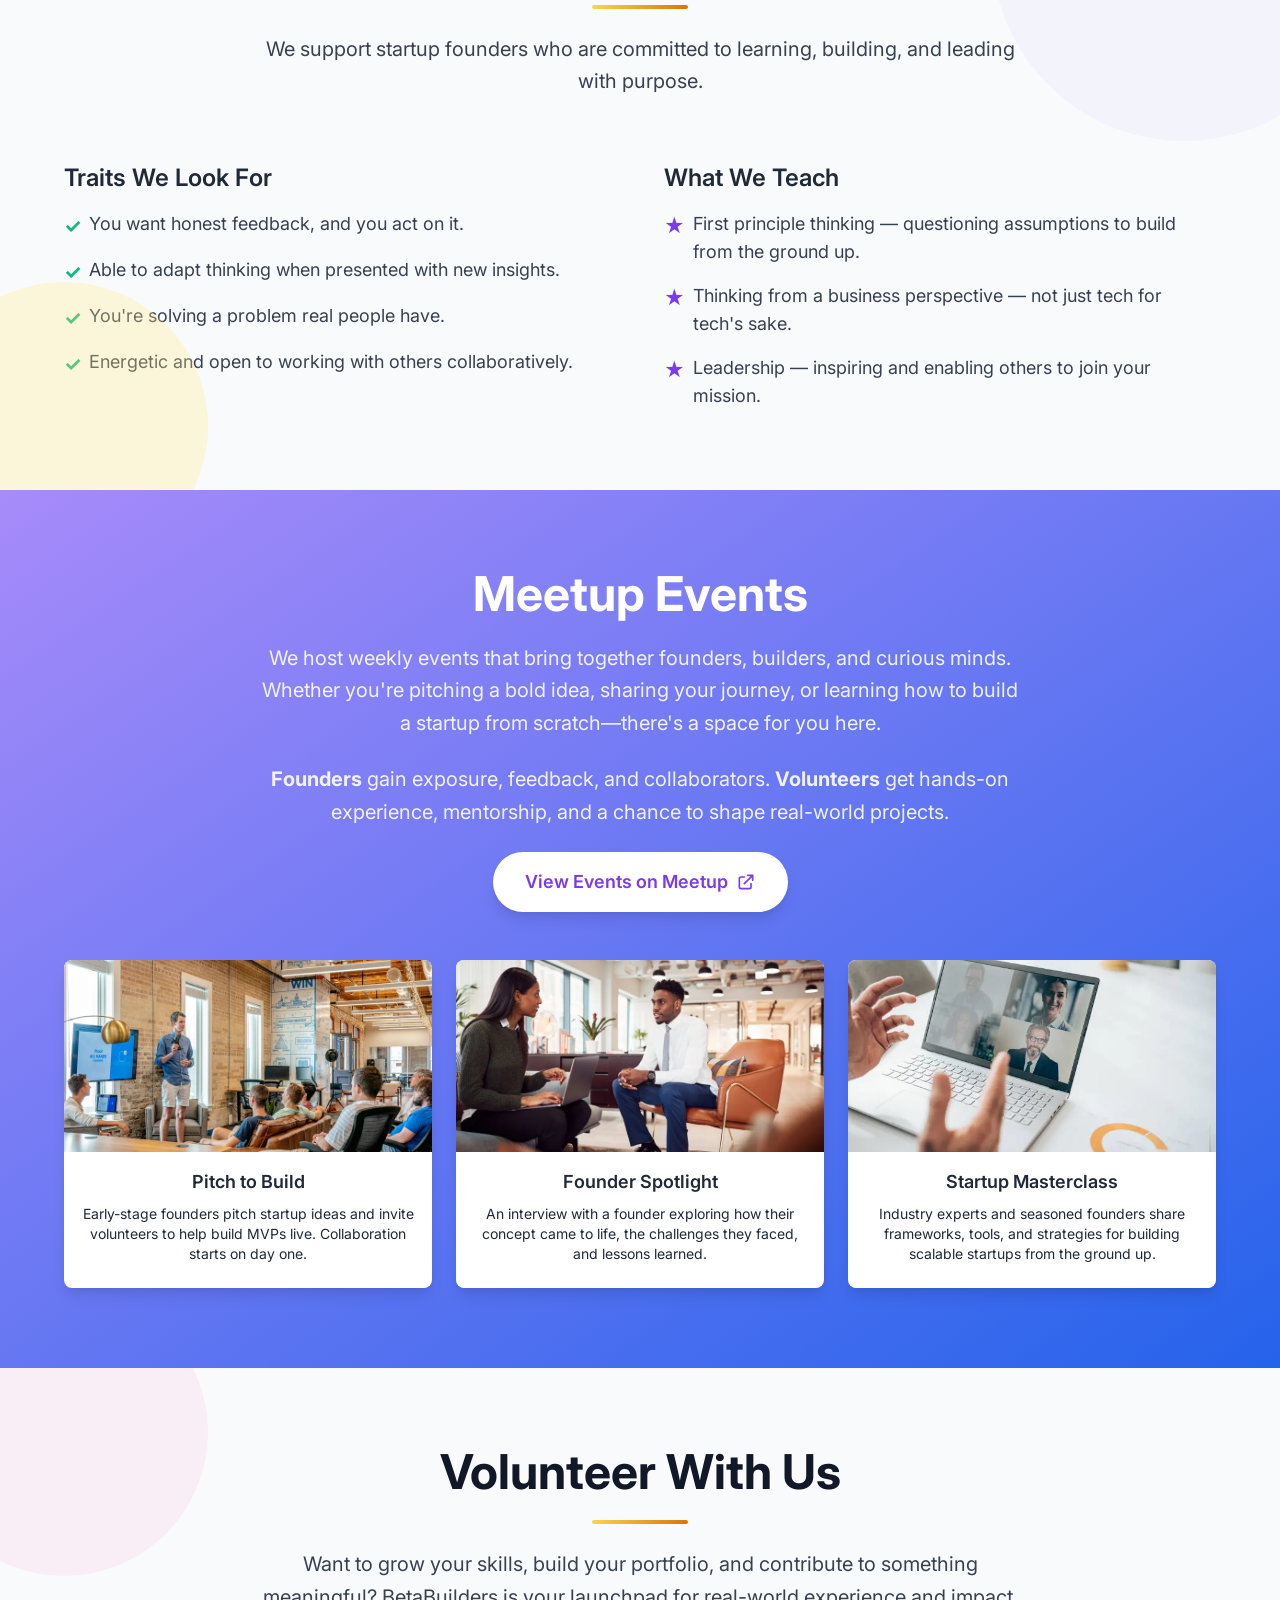
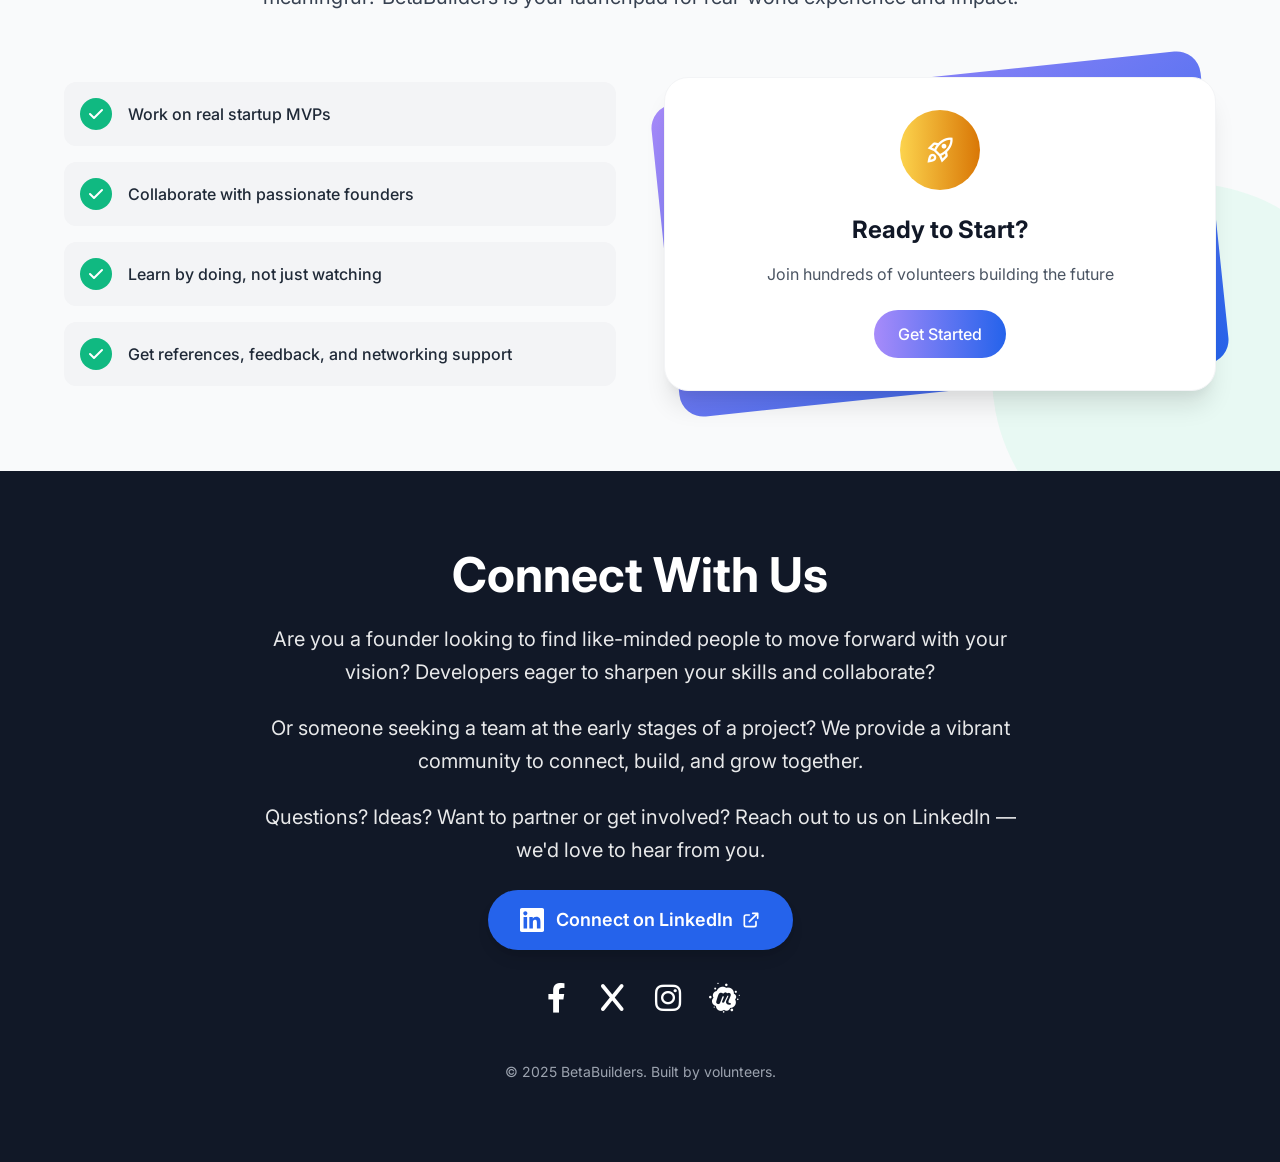
==== commit d8543f5c: "Apply approved brand copy: category line, tagline, rewrites, en-AU - Header category line: "The pre-" ====
--- a/index.html
+++ b/index.html
@@ -1,16 +1,14 @@
 <!DOCTYPE html>
-<html lang="en">
+<html lang="en-AU">
   <head>
     <meta charset="UTF-8" />
     <meta name="viewport" content="width=device-width, initial-scale=1.0" />
 
     <!-- Primary Meta Tags -->
-    <title>
-      BetaBuilders – First Pre-Startup Accelerator | Volunteer with Startups
-    </title>
+    <title>BetaBuilders – The pre-startup accelerator | Where ideas find their builders</title>
     <meta
       name="description"
-      content="BetaBuilders is a free pre-startup accelerator: volunteer developers, designers and product managers team up with early-stage founders to build MVPs."
+      content="The pre-startup accelerator. Where ideas find their builders: founders pitch an idea, and volunteer developers, designers and PMs build the first version."
     />
     <meta name="author" content="BetaBuilders" />
     <meta
@@ -26,11 +24,11 @@
     <meta property="og:url" content="https://betabuilders.org/" />
     <meta
       property="og:title"
-      content="BetaBuilders – First Pre-Startup Accelerator | Volunteer with Startups"
+      content="BetaBuilders – The pre-startup accelerator | Where ideas find their builders"
     />
     <meta
       property="og:description"
-      content="Join BetaBuilders, the first pre-startup accelerator connecting volunteer developers, designers, and product managers with early-stage startup founders to build MVPs and gain real-world experience."
+      content="The pre-startup accelerator. Where ideas find their builders: founders pitch an idea, and volunteer developers, designers and PMs build the first version."
     />
     <meta
       property="og:image"
@@ -39,18 +37,18 @@
     <meta property="og:image:width" content="1200" />
     <meta property="og:image:height" content="630" />
     <meta property="og:site_name" content="BetaBuilders" />
-    <meta property="og:locale" content="en_US" />
+    <meta property="og:locale" content="en_AU" />
 
     <!-- Twitter -->
     <meta name="twitter:card" content="summary_large_image" />
     <meta name="twitter:url" content="https://betabuilders.org/" />
     <meta
       name="twitter:title"
-      content="BetaBuilders – First Pre-Startup Accelerator | Volunteer with Startups"
+      content="BetaBuilders – The pre-startup accelerator | Where ideas find their builders"
     />
     <meta
       name="twitter:description"
-      content="Join BetaBuilders, the first pre-startup accelerator connecting volunteer developers, designers, and product managers with early-stage startup founders to build MVPs and gain real-world experience."
+      content="The pre-startup accelerator. Where ideas find their builders: founders pitch an idea, and volunteer developers, designers and PMs build the first version."
     />
     <meta
       name="twitter:image"
@@ -128,10 +126,10 @@
         "@context": "https://schema.org",
         "@type": "Organization",
         "name": "BetaBuilders",
-        "alternateName": "First Pre-Startup Accelerator",
+        "alternateName": "The pre-startup accelerator",
         "url": "https://betabuilders.org",
         "logo": "https://betabuilders.org/brand/logo-mark-512.png",
-        "description": "BetaBuilders is the first pre-startup accelerator connecting volunteer developers, designers, and product managers with early-stage startup founders to build MVPs and gain real-world experience.",
+        "description": "BetaBuilders is the pre-startup accelerator. Where ideas find their builders: volunteers build the first version of founders' products, free.",
         "foundingDate": "2024",
         "sameAs": [
           "https://www.linkedin.com/company/beta-builders-club",
@@ -155,7 +153,7 @@
         "@type": "WebSite",
         "name": "BetaBuilders",
         "url": "https://betabuilders.org/",
-        "description": "First Pre-Startup Accelerator connecting volunteers with startup founders"
+        "description": "The pre-startup accelerator. Where ideas find their builders."
       }
     </script>
   </head>
@@ -180,7 +178,7 @@
             <span
               class="hidden sm:inline lg:hidden xl:inline ml-4 pl-4 border-l border-gray-200 text-sm md:text-base leading-none text-gradient font-semibold tracking-wide whitespace-nowrap"
             >
-              First Pre-Startup Accelerator
+              The pre-startup accelerator
             </span>
           </div>
 
@@ -309,24 +307,23 @@
             id="hero-heading"
             class="text-5xl md:text-7xl font-bold text-white mb-6 leading-tight"
           >
-            Build Startups.<br />
-            <span class="text-yellow-300">Gain Experience.</span><br />
-            Make Impact.
+            Where ideas find<br class="hidden sm:inline" />
+            <span class="text-yellow-300">their builders.</span>
           </h1>
           <p
             class="text-xl md:text-2xl text-white/90 mb-10 max-w-3xl mx-auto leading-relaxed"
           >
-            BetaBuilders is a platform that connects passionate volunteers
-            (developers, designers, product managers, and more) with early-stage
-            startup founders to build MVPs and gain real-world experience.
+            BetaBuilders is a free pre-startup accelerator. Founders pitch an idea at our
+            weekly event. Developers, designers and product managers team up to
+            build the first version, and gain real experience doing it.
           </p>
           <div class="flex flex-col sm:flex-row gap-4 justify-center">
             <a
-              href="#volunteers"
+              href="#founders"
               class="btn-primary text-white px-8 py-4 rounded-full font-semibold text-lg inline-flex items-center justify-center"
-              aria-label="Start volunteering with BetaBuilders"
-            >
-              Start Volunteering
+              aria-label="I have an idea: see how BetaBuilders supports founders"
+            >
+              I have an idea
               <svg
                 class="ml-2 w-5 h-5"
                 fill="none"
@@ -343,11 +340,11 @@
               </svg>
             </a>
             <a
-              href="#events"
+              href="#volunteers"
               class="glass-effect text-white px-8 py-4 rounded-full font-semibold text-lg hover:bg-white/20 transition"
-              aria-label="View BetaBuilders events"
-            >
-              View Events
+              aria-label="I want to build: volunteer with BetaBuilders"
+            >
+              I want to build
             </a>
           </div>
         </div>
@@ -400,11 +397,9 @@
           <div class="grid md:grid-cols-2 gap-12 items-center">
             <div>
               <p class="text-lg text-gray-700 mb-6 leading-relaxed">
-                Whether you're a founder with a dream or a builder looking for
-                hands-on experience, BetaBuilders offers a unique launchpad. Our
-                platform empowers both sides — enabling founders to bring ideas
-                to life and helping volunteers gain real-world, portfolio-ready
-                experience.
+                Founders come with an idea and leave with a working product.
+                Volunteers come for experience and leave with a portfolio piece,
+                references and a team they built something with.
               </p>
               <ul class="space-y-4" role="list">
                 <li class="flex items-center space-x-3">
@@ -466,8 +461,7 @@
 
                   <h3 class="text-xl font-semibold mb-2">Ready to Launch?</h3>
                   <p class="text-gray-600">
-                    Join BetaBuilders — the nonprofit startup accelerator built
-                    for creators, by creators.
+                    Run by volunteers, free for founders. Pitch at this week's event.
                   </p>
                 </div>
               </div>
@@ -949,8 +943,8 @@
               class="w-24 h-1 bg-gradient-to-r from-yellow-300 to-yellow-600 mx-auto mb-6 rounded-full"
             ></div>
             <p class="text-xl text-gray-700 max-w-3xl mx-auto leading-relaxed">
-              We help unfunded early stage startups for
-              <span class="font-bold text-gradient">free</span> with:
+              <span class="font-bold text-gradient">Free</span> for founders who haven't
+              raised money yet. We help with:
             </p>
           </div>
 
@@ -1002,7 +996,7 @@
                   <li>
                     Create marketing assets that feel personal and authentic
                   </li>
-                  <li>Share across platforms to maximize reach</li>
+                  <li>Share across platforms to maximise reach</li>
                   <li>Use feedback loops to boost engagement</li>
                 </ul>
               </div>
@@ -1363,7 +1357,7 @@
                     </svg>
                   </span>
                   <span
-                    >AI analyzes your interviews to highlight strengths</span
+                    >AI analyses your interviews to highlight strengths</span
                   >
                 </li>
                 <li class="flex items-start space-x-3">
@@ -1570,7 +1564,7 @@
                       />
                     </svg>
                   </span>
-                  <span>Team up with neighbors and split costs</span>
+                  <span>Team up with neighbours and split costs</span>
                 </li>
                 <li class="flex items-start space-x-3">
                   <span class="text-green-500 mt-1">
@@ -2100,7 +2094,7 @@
                       />
                     </svg>
                   </span>
-                  <span>Personalized coaching and interview prep included</span>
+                  <span>Personalised coaching and interview prep included</span>
                 </li>
               </ul>
               <div class="mt-6 px-6 pb-8">
@@ -2406,7 +2400,7 @@
                     </svg>
                   </span>
                   <span
-                    >Share and monetize your datasets with the community</span
+                    >Share and monetise your datasets with the community</span
                   >
                 </li>
               </ul>
@@ -2444,9 +2438,9 @@
             class="w-24 h-1 bg-gradient-to-r from-yellow-300 to-yellow-600 mx-auto mb-6 rounded-full"
           ></div>
           <p class="text-lg text-gray-700 max-w-3xl mx-auto leading-relaxed">
-            Contribute to real-world projects using React, Node.js, and AI
-            tools. Collaborate, learn, and grow with a global developer
-            community.
+            Build a real startup's product with React, Node.js and AI tools.
+            Expect 10+ hours a week, team meetings and a mentor. You'll leave
+            with work you can show and a reference.
           </p>
         </div>
 
@@ -2470,7 +2464,7 @@
                 >
               </div>
               <h3 class="text-3xl lg:text-4xl font-bold mb-6 leading-snug">
-                Take Off With Real-World Experience
+                Get the experience employers ask for
               </h3>
               <p class="text-white/90 mb-10 leading-relaxed">
                 Join a global team of developers and gain hands-on experience
@@ -2586,8 +2580,7 @@
                     >✓</span
                   >
                   <span
-                    >Honest and open to critical opinions, open to change and
-                    feedback.</span
+                    >You want honest feedback, and you act on it.</span
                   >
                 </li>
 
@@ -2609,8 +2602,7 @@
                     >✓</span
                   >
                   <span
-                    >Not just dreamers — focused on solving real, meaningful
-                    problems.</span
+                    >You're solving a problem real people have.</span
                   >
                 </li>
                 <li class="flex items-start space-x-2">
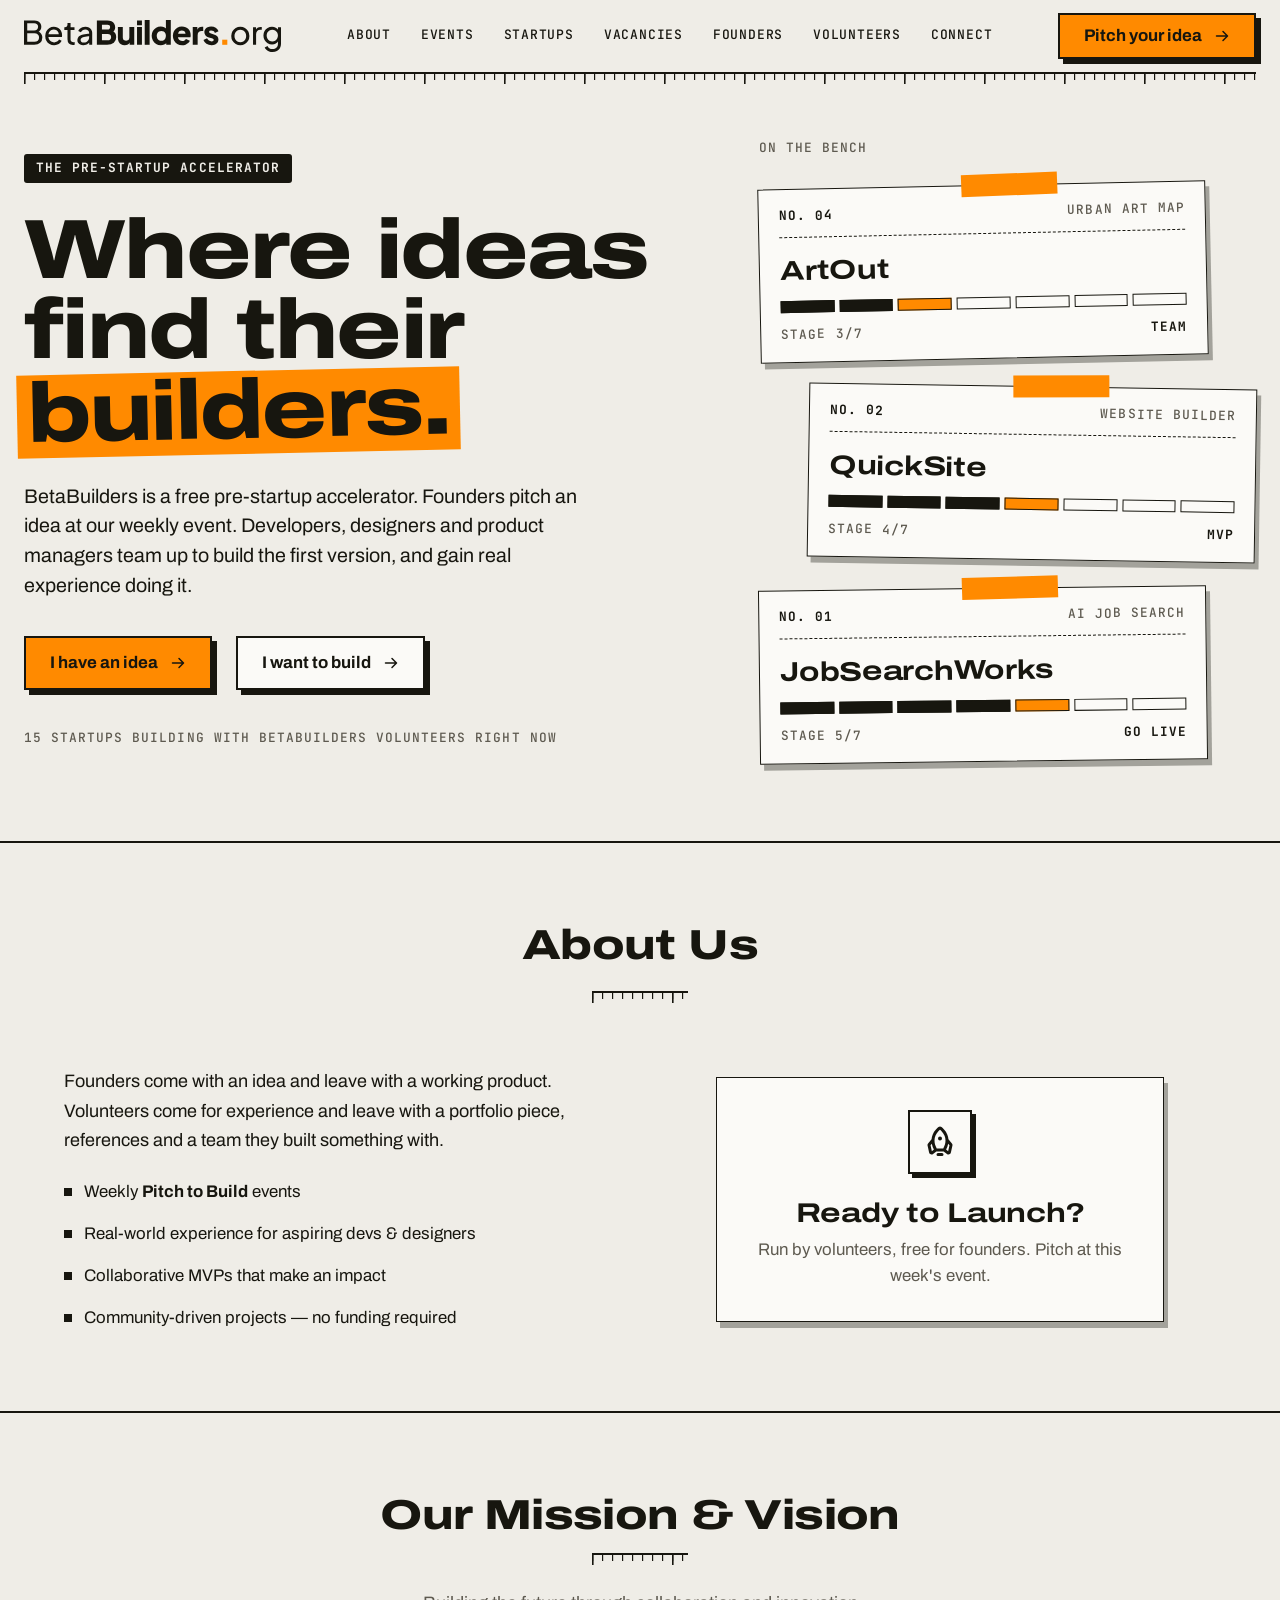
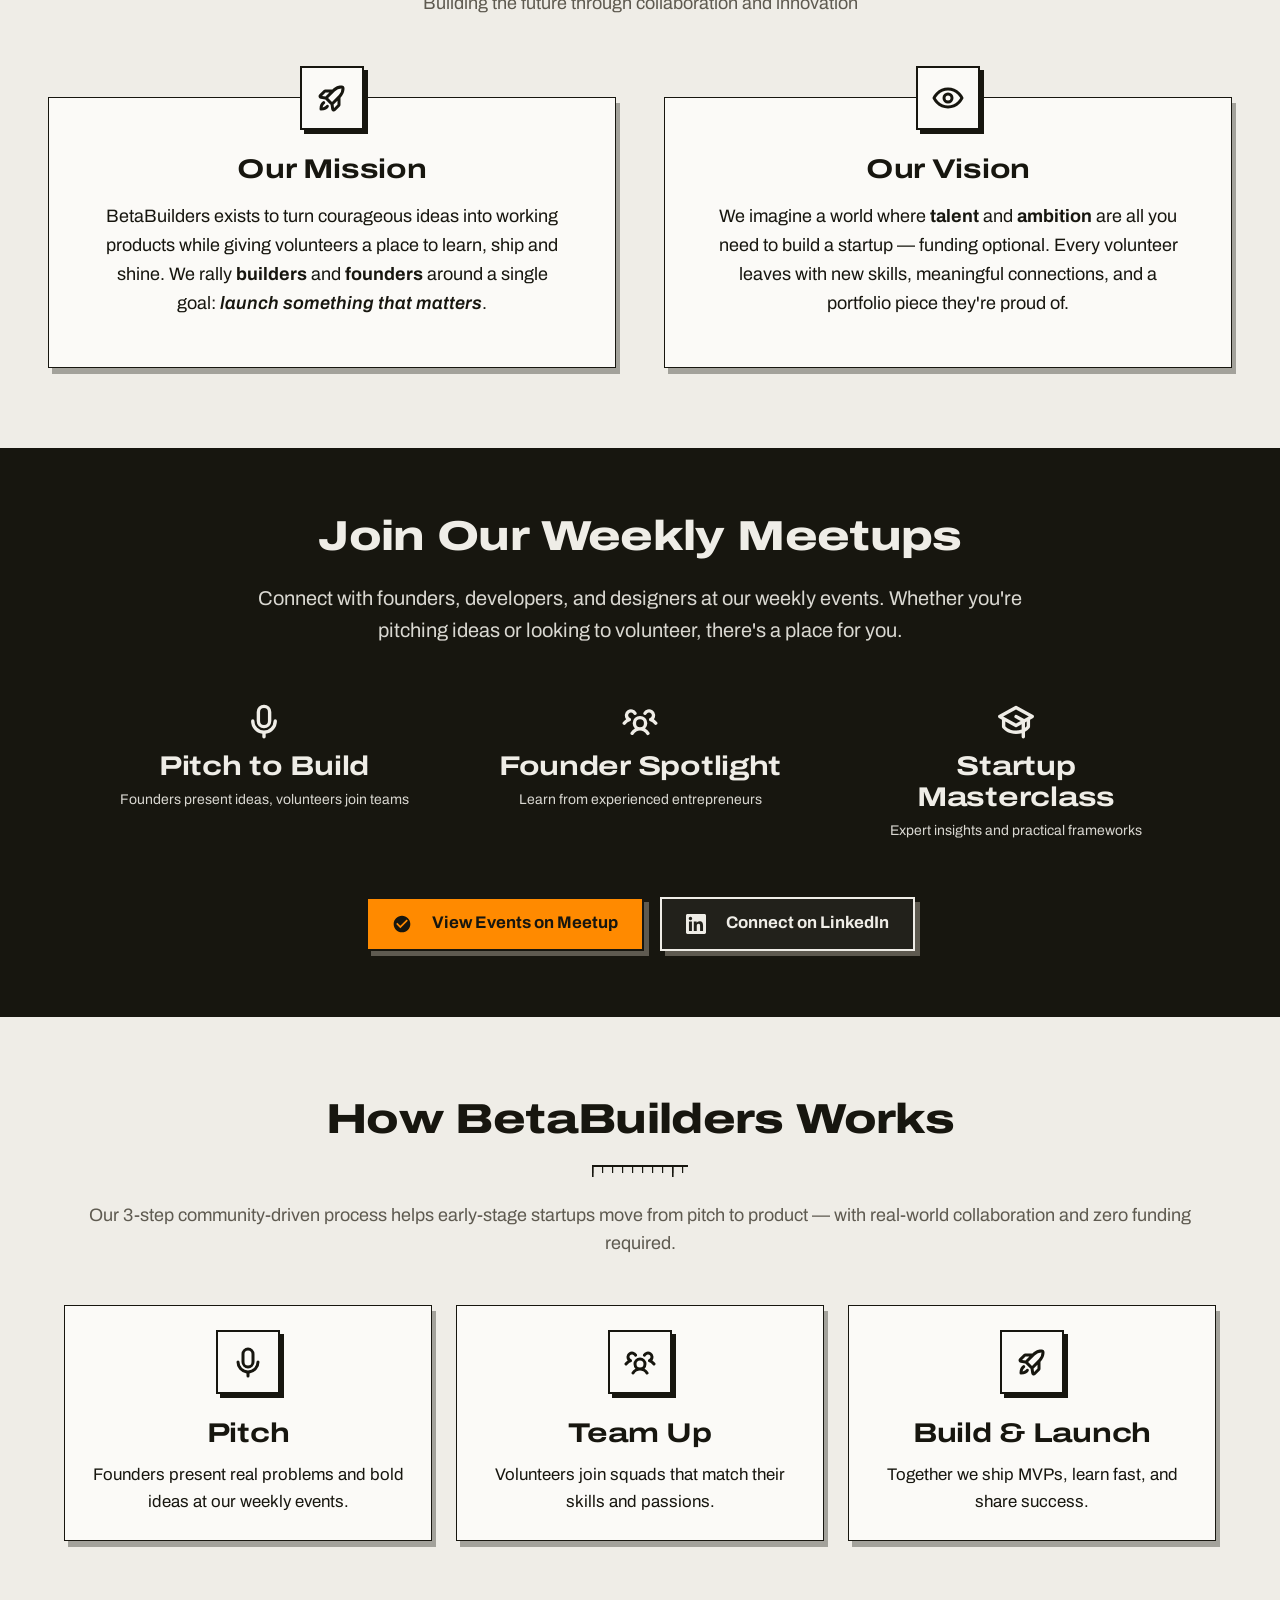
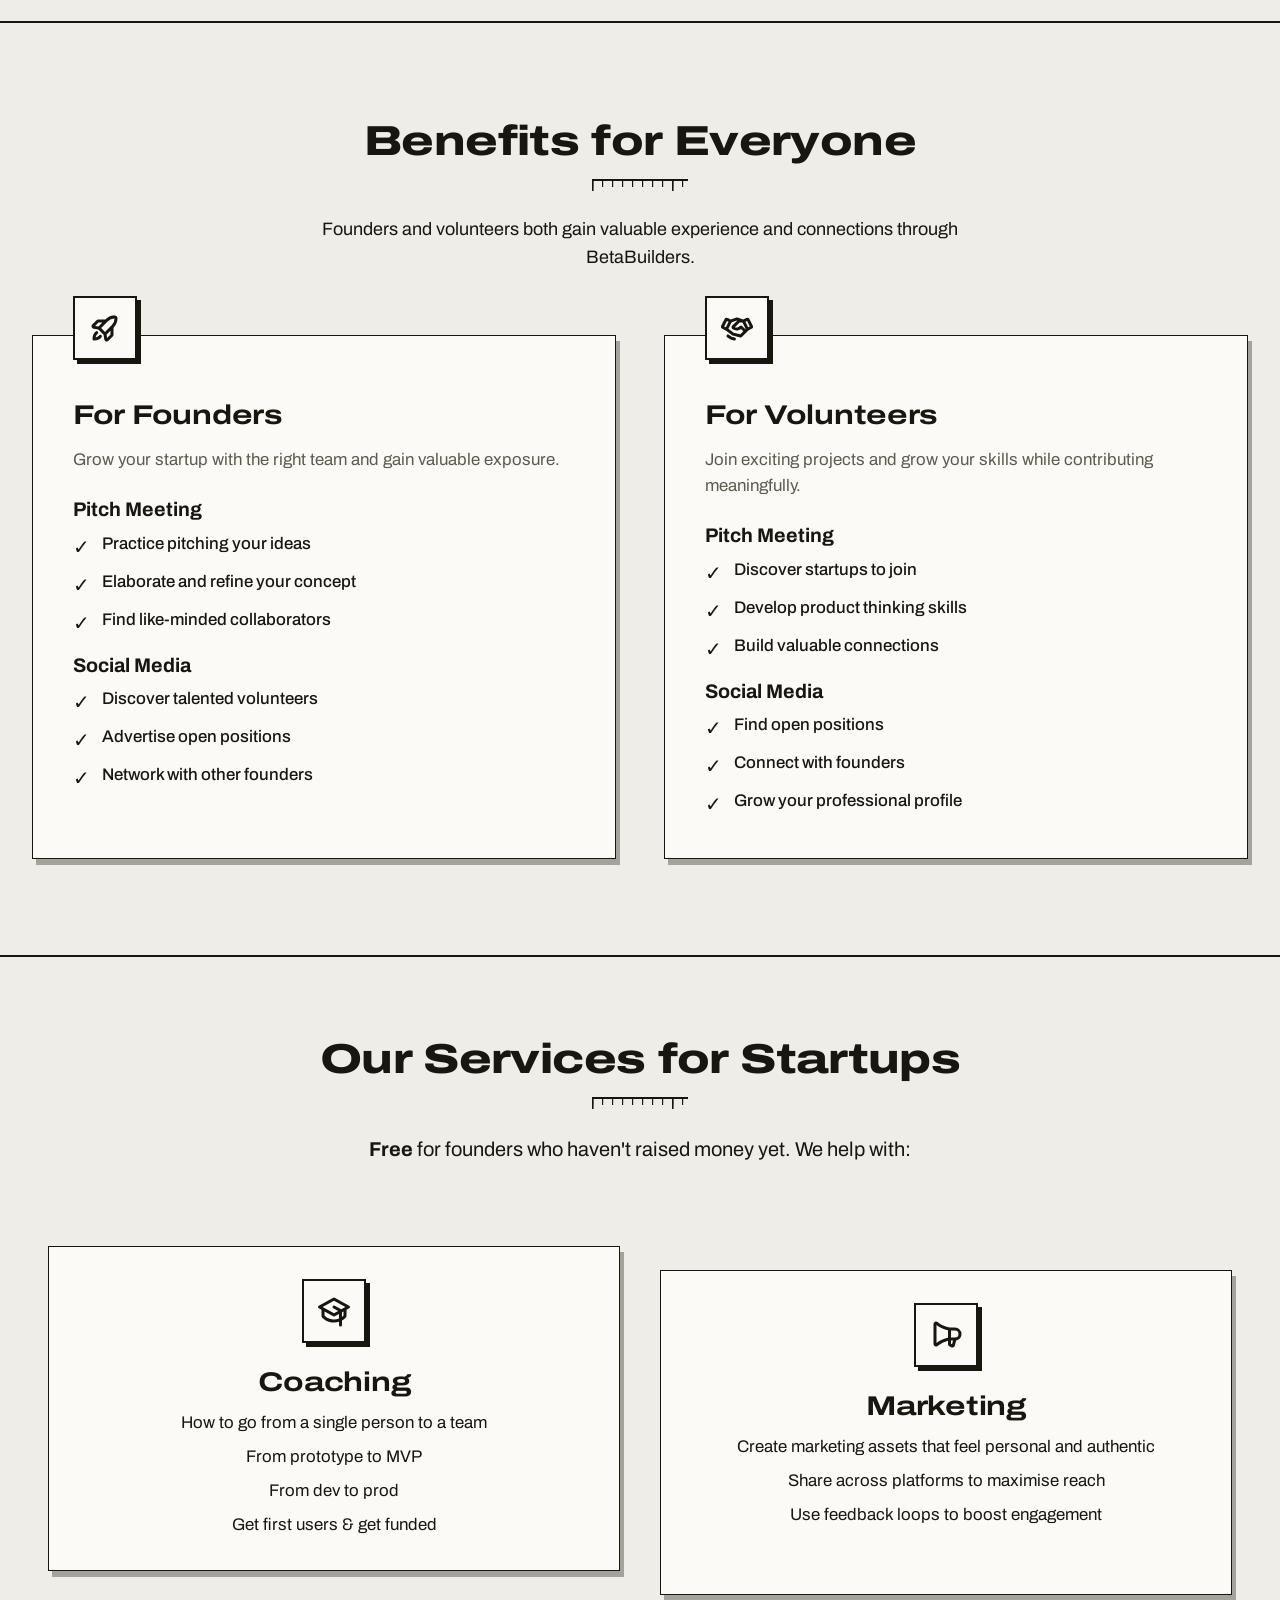
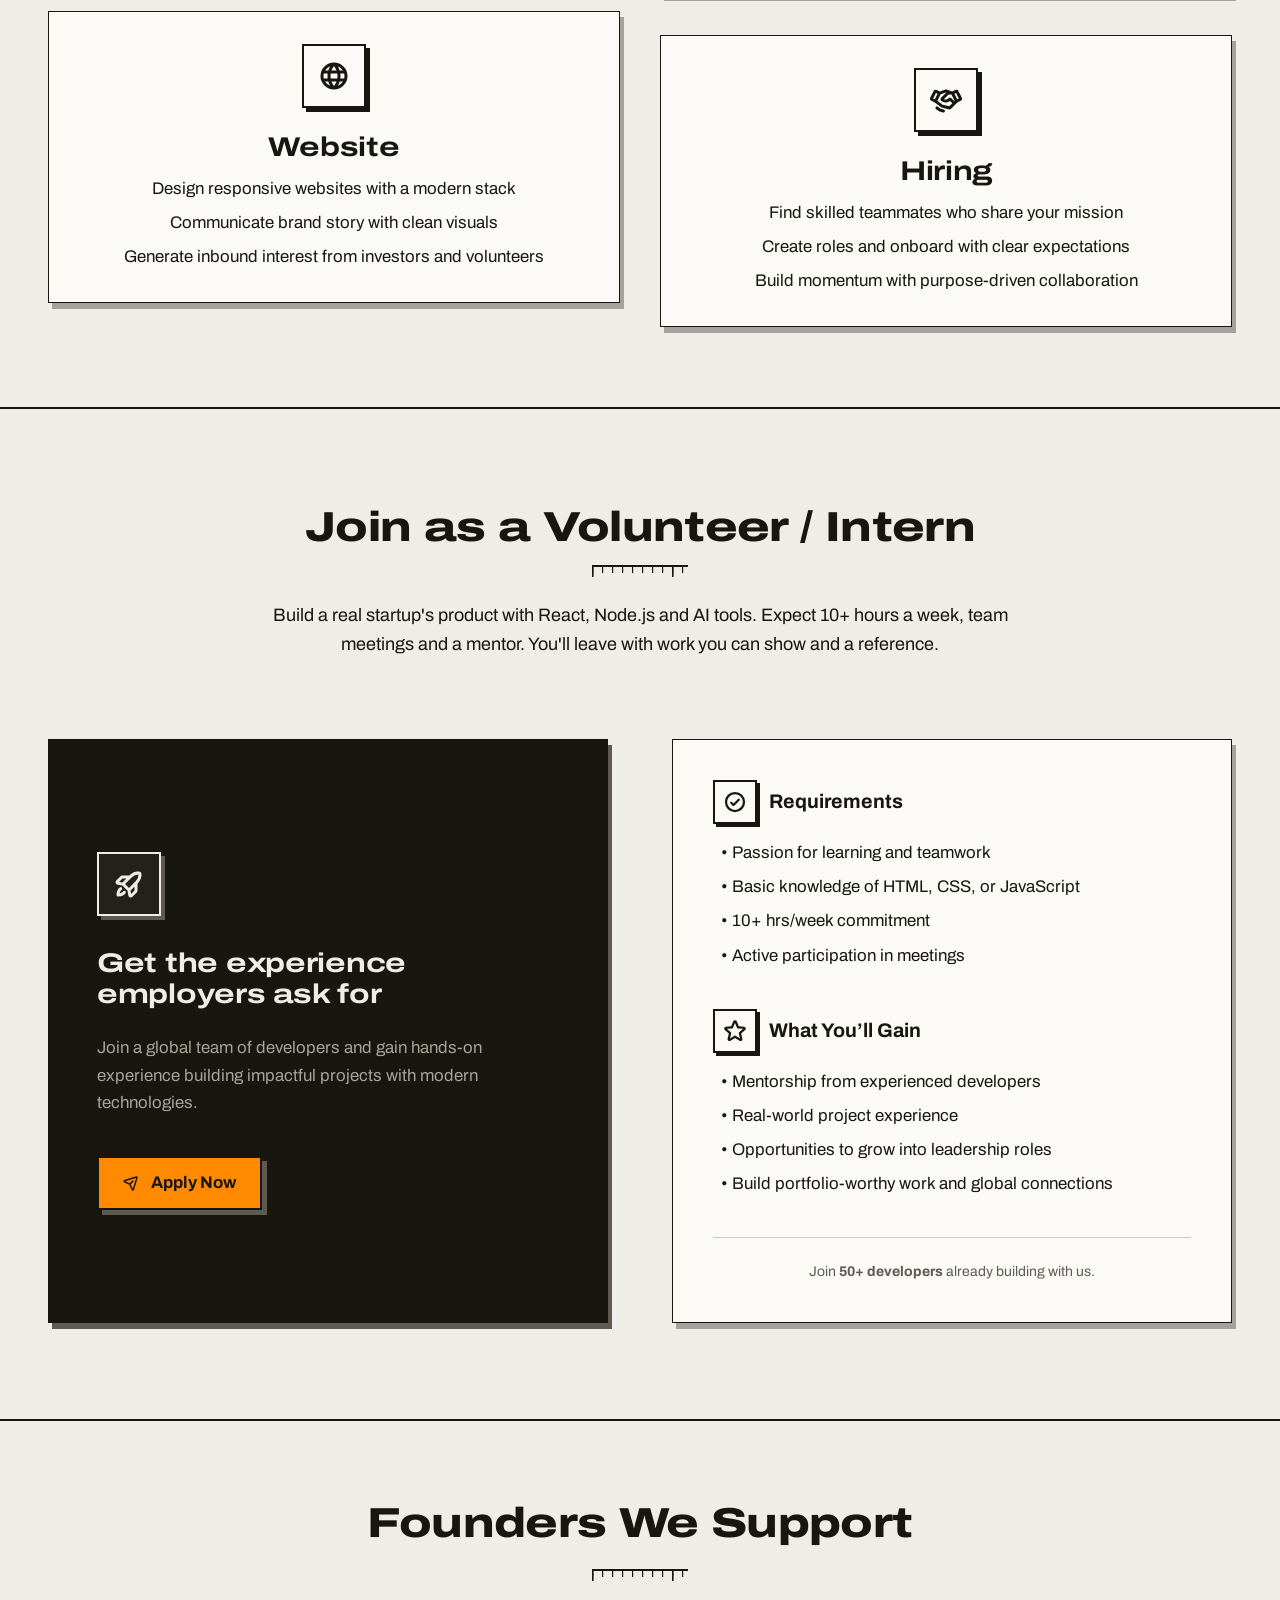
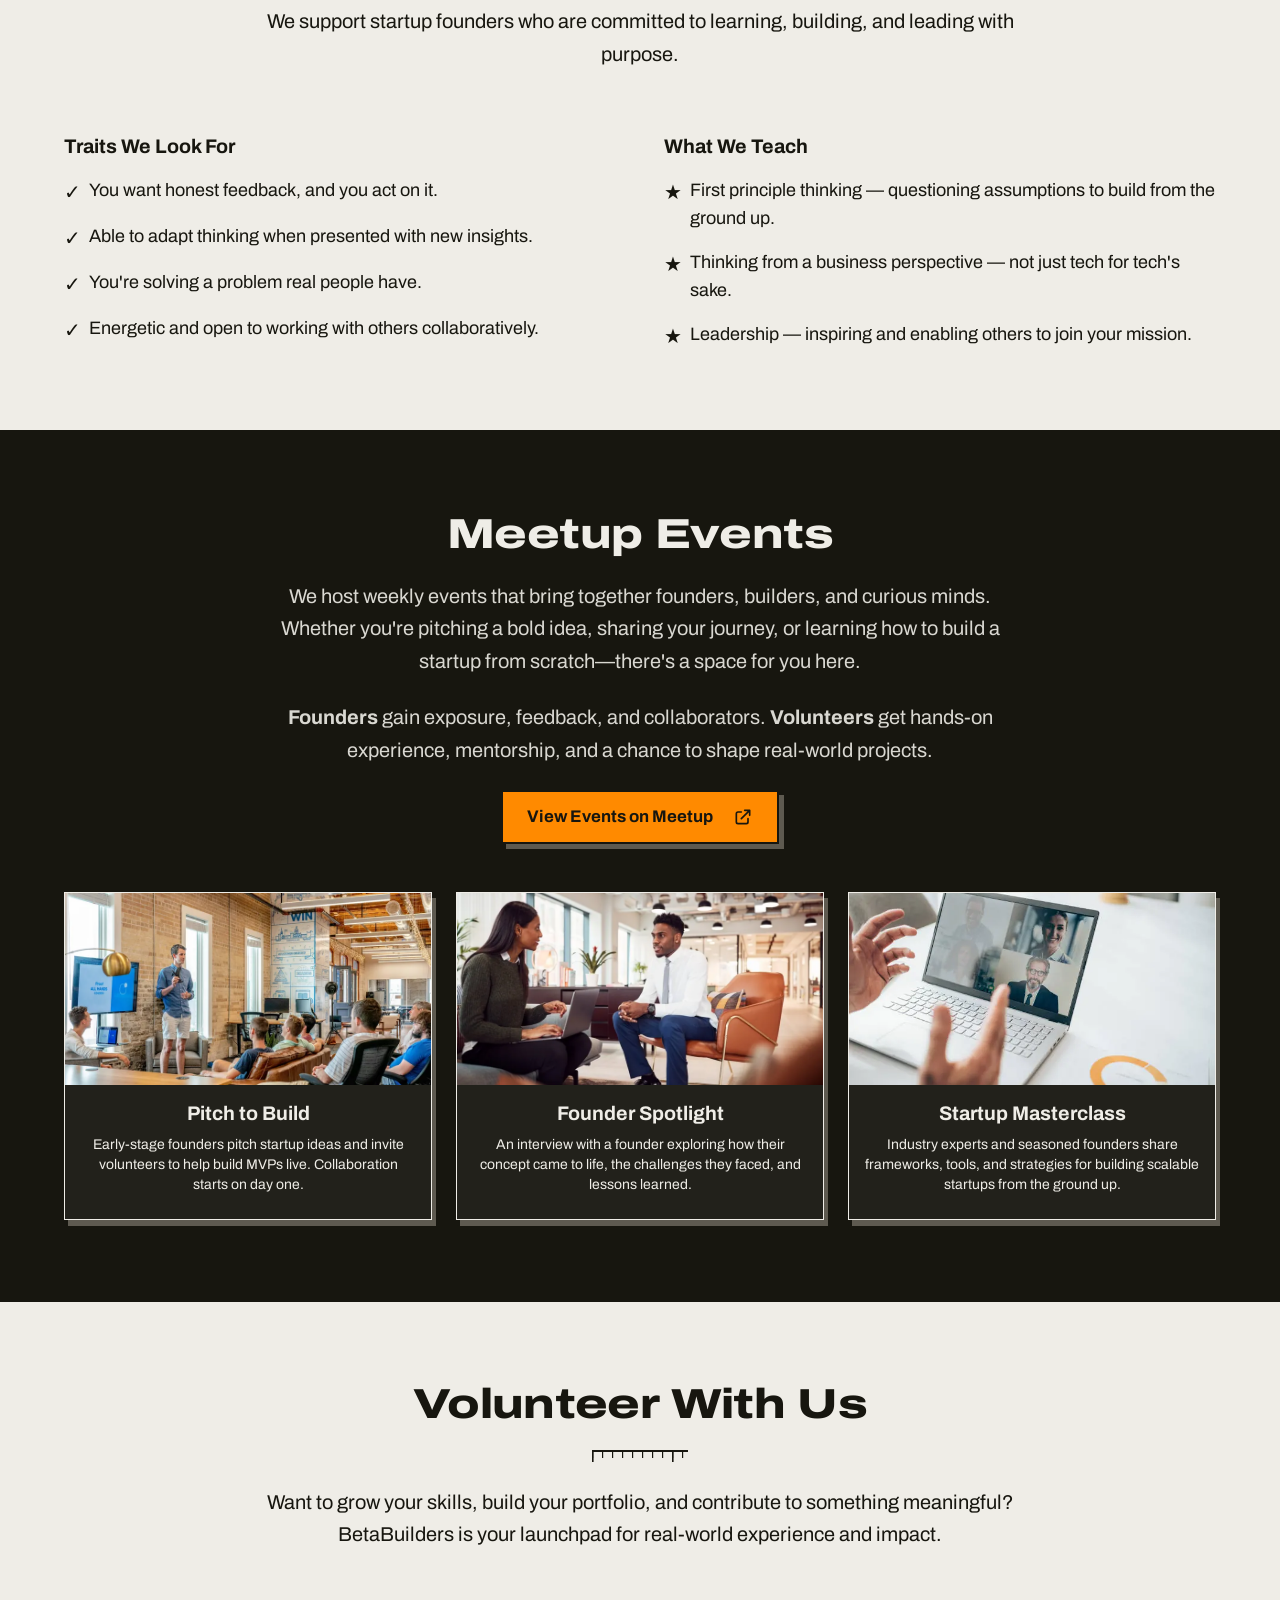
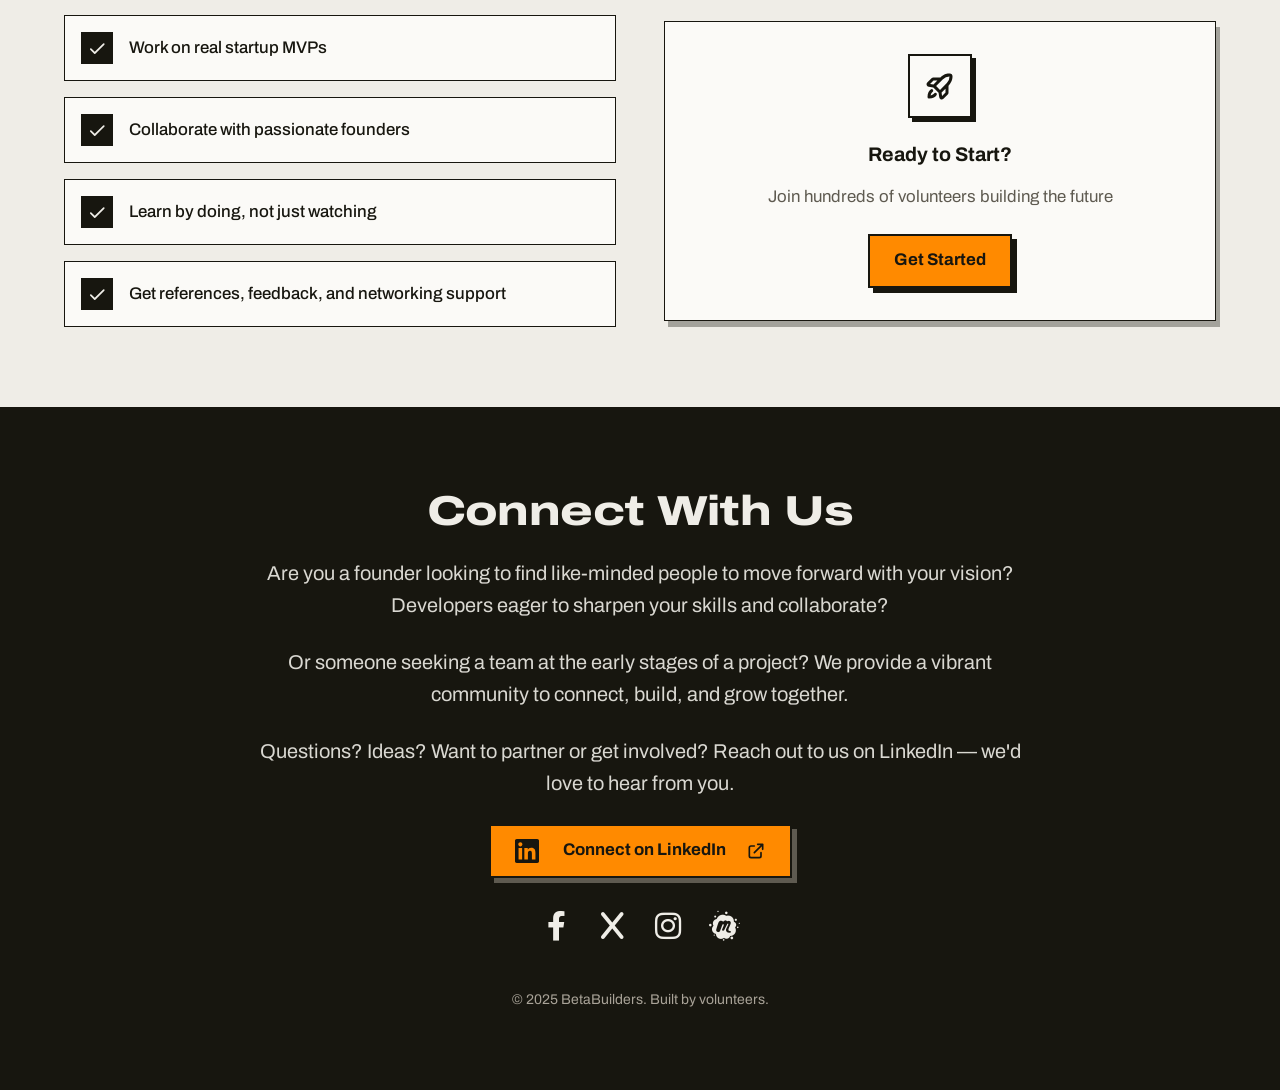
==== commit 6ce1d53d: "Apply the approved brand: A4/D2 logo, amber accent, Workshop look - Header: A4-small wordmark, mono " ====
--- a/index.html
+++ b/index.html
@@ -57,18 +57,11 @@
     <meta name="twitter:site" content="@BetaBuildersOrg" />
 
     <!-- Additional SEO Meta Tags -->
-    <meta name="theme-color" content="#667eea" />
-    <meta name="msapplication-TileColor" content="#667eea" />
+    <meta name="theme-color" content="#EFEDE7" />
+    <meta name="msapplication-TileColor" content="#17160F" />
     <meta name="mobile-web-app-capable" content="yes" />
     <meta name="apple-mobile-web-app-status-bar-style" content="default" />
     <meta name="apple-mobile-web-app-title" content="BetaBuilders" />
-
-    <!-- Material Symbols subset: add any new icon name to icon_names (alphabetical) or it renders as text -->
-    <link
-      href="https://fonts.googleapis.com/css2?family=Material+Symbols+Outlined&icon_names=campaign,check_circle,groups,handshake,mic,public,rocket,rocket_launch,school,send,star,visibility&display=block"
-      rel="stylesheet"
-    />
-    <link rel="stylesheet" href="style.css" />
 
     <!-- Google tag (gtag.js) -->
     <script
@@ -94,30 +87,22 @@
     <!-- tailwind.css: purged Tailwind 2.2.19 build, rebuild with
          npx tailwindcss@2.2.19 -c tailwind.config.js -o tailwind.css --minify -->
     <link rel="stylesheet" href="tailwind.css" />
+    <link rel="stylesheet" href="style.css" />
     <link
       href="https://cdnjs.cloudflare.com/ajax/libs/font-awesome/6.0.0/css/all.min.css"
       rel="stylesheet"
       media="print"
       onload="this.media='all'"
     />
-    <link
-      href="https://fonts.googleapis.com/css2?family=Inter:wght@400;500;600;700;800&display=swap"
-      rel="stylesheet"
-      media="print"
-      onload="this.media='all'"
-    />
+    <link href="https://fonts.googleapis.com/css2?family=Archivo:wdth,wght@100..125,400..800&family=JetBrains+Mono:wght@500;700&display=swap" rel="stylesheet" />
     <noscript>
       <link
         href="https://cdnjs.cloudflare.com/ajax/libs/font-awesome/6.0.0/css/all.min.css"
         rel="stylesheet"
       />
-      <link
-        href="https://fonts.googleapis.com/css2?family=Inter:wght@400;500;600;700;800&display=swap"
-        rel="stylesheet"
-      />
     </noscript>
-    <link rel="icon" href="/favicon.ico" sizes="any" />
-    <link rel="icon" href="/brand/logo-mark.svg" type="image/svg+xml" />
+    <link rel="icon" href="/favicon.ico" sizes="48x48" />
+    <link rel="icon" href="/favicon.svg" type="image/svg+xml" />
     <link rel="apple-touch-icon" href="/apple-touch-icon.png" />
 
     <!-- Structured Data (JSON-LD) -->
@@ -128,7 +113,7 @@
         "name": "BetaBuilders",
         "alternateName": "The pre-startup accelerator",
         "url": "https://betabuilders.org",
-        "logo": "https://betabuilders.org/brand/logo-mark-512.png",
+        "logo": "https://betabuilders.org/brand/avatar-512.png",
         "description": "BetaBuilders is the pre-startup accelerator. Where ideas find their builders: volunteers build the first version of founders' products, free.",
         "foundingDate": "2024",
         "sameAs": [
@@ -158,245 +143,146 @@
     </script>
   </head>
 
-  <body class="bg-gray-50 text-gray-800">
-    <header
-      class="bg-white backdrop-blur-md shadow-lg sticky top-0 z-50 border-b border-gray-100"
-    >
-      <div class="max-w-7xl mx-auto px-4 py-2 sm:px-6 sm:py-2">
-        <div class="flex items-center justify-between">
-          <!-- Logo and Tagline -->
-          <div class="flex items-center">
-            <a href="/" class="flex items-center">
-              <img
-                src="brand/logo.svg"
-                width="481"
-                height="100"
-                alt="BetaBuilders"
-                class="h-7 sm:h-9 md:h-10 w-auto"
-              />
-            </a>
-            <span
-              class="hidden sm:inline lg:hidden xl:inline ml-4 pl-4 border-l border-gray-200 text-sm md:text-base leading-none text-gradient font-semibold tracking-wide whitespace-nowrap"
-            >
-              The pre-startup accelerator
-            </span>
-          </div>
-
-          <!-- Desktop Navigation -->
-          <nav
-            class="hidden lg:flex space-x-6 xl:space-x-8 items-center text-sm"
-          >
-            <a
-              href="#about"
-              class="nav-link text-gray-700 hover:text-purple-600 font-medium"
-              >About</a
-            >
-            <a
-              href="#events"
-              class="nav-link text-gray-700 hover:text-purple-600 font-medium"
-              >Events</a
-            >
-            <a
-              href="startup.html"
-              class="nav-link text-gray-700 hover:text-purple-600 font-medium"
-              >Startups</a
-            >
-            <a
-              href="#vacancies"
-              class="nav-link text-gray-700 hover:text-purple-600 font-medium"
-              >Vacancies</a
-            >
-            <a
-              href="#founders"
-              class="nav-link text-gray-700 hover:text-purple-600 font-medium"
-              >Founders</a
-            >
-            <a
-              href="#volunteers"
-              class="nav-link text-gray-700 hover:text-purple-600 font-medium"
-              >Volunteers</a
-            >
-            <a
-              href="#contact"
-              class="nav-link text-gray-700 hover:text-purple-600 font-medium"
-              >Connect</a
-            >
+  <body class="">
+    <header class="bb-header">
+      <div class="max-w-7xl mx-auto px-4 sm:px-6">
+        <div class="bb-header__bar">
+          <a href="/" class="bb-header__logo" aria-label="BetaBuilders.org home">
+            <img src="brand/a4-small.svg" width="257" height="32" alt="BetaBuilders.org" />
+          </a>
+
+          <!-- Desktop navigation -->
+          <nav class="bb-nav" aria-label="Main">
+          <a href="#about">About</a>
+          <a href="#events">Events</a>
+          <a href="startup.html">Startups</a>
+          <a href="#vacancies">Vacancies</a>
+          <a href="#founders">Founders</a>
+          <a href="#volunteers">Volunteers</a>
+          <a href="#contact">Connect</a>
           </nav>
-
-          <!-- Mobile Menu Toggle -->
-          <div class="lg:hidden relative">
+          <a href="#founders" class="bb-btn bb-btn--compact bb-header__cta">
+            Pitch your idea
+            <svg class="bb-ico" viewBox="0 0 256 256" aria-hidden="true" focusable="false"><path d="M224.49,136.49l-72,72a12,12,0,0,1-17-17L187,140H40a12,12,0,0,1,0-24H187L135.51,64.48a12,12,0,0,1,17-17l72,72A12,12,0,0,1,224.49,136.49Z"/></svg>
+          </a>
+
+          <!-- Mobile menu toggle -->
+          <div class="bb-header__menu">
             <button
               id="mobile-menu-toggle"
-              class="p-2 rounded-lg hover:bg-gray-100 focus:outline-none focus:ring-2 focus:ring-purple-500 focus:ring-offset-2"
+              class="bb-menu-toggle bb-label-strong"
               aria-label="Toggle mobile menu"
               aria-expanded="false"
-            >
-              <svg
-                class="w-6 h-6"
-                fill="none"
-                stroke="currentColor"
-                viewBox="0 0 24 24"
-              >
-                <path
-                  stroke-linecap="round"
-                  stroke-linejoin="round"
-                  stroke-width="2"
-                  d="M4 6h16M4 12h16M4 18h16"
-                ></path>
-              </svg>
+              aria-controls="mobile-menu"
+            >
+              Menu
+              <svg class="bb-ico" viewBox="0 0 256 256" aria-hidden="true" focusable="false"><path d="M228,128a12,12,0,0,1-12,12H40a12,12,0,0,1,0-24H216A12,12,0,0,1,228,128ZM40,76H216a12,12,0,0,0,0-24H40a12,12,0,0,0,0,24ZM216,180H40a12,12,0,0,0,0,24H216a12,12,0,0,0,0-24Z"/></svg>
             </button>
-
-            <!-- Mobile Menu -->
-            <div
-              id="mobile-menu"
-              class="hidden absolute top-full right-0 mt-2 z-40 bg-white rounded-lg shadow-xl border border-gray-200 w-auto min-w-[200px]"
-            >
-              <nav class="flex flex-col py-2 px-2">
-                <a
-                  href="#about"
-                  class="nav-link text-gray-700 hover:text-purple-600 font-medium py-2 px-3 rounded-lg hover:bg-gray-50 transition-colors text-sm text-center"
-                  >About</a
-                >
-                <a
-                  href="#events"
-                  class="nav-link text-gray-700 hover:text-purple-600 font-medium py-2 px-3 rounded-lg hover:bg-gray-50 transition-colors text-sm text-center"
-                  >Events</a
-                >
-                <a
-                  href="#startups"
-                  class="nav-link text-gray-700 hover:text-purple-600 font-medium py-2 px-3 rounded-lg hover:bg-gray-50 transition-colors text-sm text-center"
-                  >Startups</a
-                >
-                <a
-                  href="#vacancies"
-                  class="nav-link text-gray-700 hover:text-purple-600 font-medium py-2 px-3 rounded-lg hover:bg-gray-50 transition-colors text-sm text-center"
-                  >Vacancies</a
-                >
-                <a
-                  href="#founders"
-                  class="nav-link text-gray-700 hover:text-purple-600 font-medium py-2 px-3 rounded-lg hover:bg-gray-50 transition-colors text-sm text-center"
-                  >Founders</a
-                >
-                <a
-                  href="#volunteers"
-                  class="nav-link text-gray-700 hover:text-purple-600 font-medium py-2 px-3 rounded-lg hover:bg-gray-50 transition-colors text-sm text-center"
-                  >Volunteers</a
-                >
-                <a
-                  href="#contact"
-                  class="nav-link text-gray-700 hover:text-purple-600 font-medium py-2 px-3 rounded-lg hover:bg-gray-50 transition-colors text-sm text-center"
-                  >Connect</a
-                >
+            <div id="mobile-menu" class="hidden bb-mobile-menu">
+              <nav aria-label="Mobile">
+          <a href="#about" class="bb-menu-link">About</a>
+          <a href="#events" class="bb-menu-link">Events</a>
+          <a href="startup.html" class="bb-menu-link">Startups</a>
+          <a href="#vacancies" class="bb-menu-link">Vacancies</a>
+          <a href="#founders" class="bb-menu-link">Founders</a>
+          <a href="#volunteers" class="bb-menu-link">Volunteers</a>
+          <a href="#contact" class="bb-menu-link">Connect</a>
               </nav>
+              <a href="#founders" class="bb-btn">
+                Pitch your idea
+                <svg class="bb-ico" viewBox="0 0 256 256" aria-hidden="true" focusable="false"><path d="M224.49,136.49l-72,72a12,12,0,0,1-17-17L187,140H40a12,12,0,0,1,0-24H187L135.51,64.48a12,12,0,0,1,17-17l72,72A12,12,0,0,1,224.49,136.49Z"/></svg>
+              </a>
             </div>
           </div>
         </div>
       </div>
+      <div class="max-w-7xl mx-auto px-4 sm:px-6"><div class="bb-ruler" aria-hidden="true"></div></div>
     </header>
 
     <main>
       <!-- Hero Section -->
-      <section
-        class="relative min-h-screen flex items-center justify-center overflow-hidden"
-        role="banner"
-        aria-labelledby="hero-heading"
-      >
-        <div class="animated-gradient-bg"></div>
-        <div class="relative z-10 text-center px-6 max-w-5xl mx-auto">
-          <h1
-            id="hero-heading"
-            class="text-5xl md:text-7xl font-bold text-white mb-6 leading-tight"
-          >
-            Where ideas find<br class="hidden sm:inline" />
-            <span class="text-yellow-300">their builders.</span>
-          </h1>
-          <p
-            class="text-xl md:text-2xl text-white/90 mb-10 max-w-3xl mx-auto leading-relaxed"
-          >
-            BetaBuilders is a free pre-startup accelerator. Founders pitch an idea at our
-            weekly event. Developers, designers and product managers team up to
-            build the first version, and gain real experience doing it.
-          </p>
-          <div class="flex flex-col sm:flex-row gap-4 justify-center">
-            <a
-              href="#founders"
-              class="btn-primary text-white px-8 py-4 rounded-full font-semibold text-lg inline-flex items-center justify-center"
-              aria-label="I have an idea: see how BetaBuilders supports founders"
-            >
-              I have an idea
-              <svg
-                class="ml-2 w-5 h-5"
-                fill="none"
-                stroke="currentColor"
-                viewBox="0 0 24 24"
-                aria-hidden="true"
-              >
-                <path
-                  stroke-linecap="round"
-                  stroke-linejoin="round"
-                  stroke-width="2"
-                  d="M13 7l5 5m0 0l-5 5m5-5H6"
-                ></path>
-              </svg>
+      <section class="bb-hero" role="banner" aria-labelledby="hero-heading">
+        <div class="bb-hero__grid">
+          <div>
+            <p class="bb-tape bb-label-strong">The pre-startup accelerator</p>
+            <h1 id="hero-heading" class="bb-display">
+              Where ideas find their <span class="bb-highlight">builders.</span>
+            </h1>
+            <p class="bb-hero__lead">
+              BetaBuilders is a free pre-startup accelerator. Founders pitch an idea at our
+              weekly event. Developers, designers and product managers team up to
+              build the first version, and gain real experience doing it.
+            </p>
+            <div class="bb-hero__ctas">
+              <a
+                href="#founders"
+                class="bb-btn"
+                aria-label="I have an idea: see how BetaBuilders supports founders"
+              >
+                I have an idea
+                <svg class="bb-ico" viewBox="0 0 256 256" aria-hidden="true" focusable="false"><path d="M224.49,136.49l-72,72a12,12,0,0,1-17-17L187,140H40a12,12,0,0,1,0-24H187L135.51,64.48a12,12,0,0,1,17-17l72,72A12,12,0,0,1,224.49,136.49Z"/></svg>
+              </a>
+              <a
+                href="#volunteers"
+                class="bb-btn bb-btn--secondary"
+                aria-label="I want to build: volunteer with BetaBuilders"
+              >
+                I want to build
+                <svg class="bb-ico" viewBox="0 0 256 256" aria-hidden="true" focusable="false"><path d="M224.49,136.49l-72,72a12,12,0,0,1-17-17L187,140H40a12,12,0,0,1,0-24H187L135.51,64.48a12,12,0,0,1,17-17l72,72A12,12,0,0,1,224.49,136.49Z"/></svg>
+              </a>
+            </div>
+            <p class="bb-hero__meta bb-label">15 startups building with BetaBuilders volunteers right now</p>
+          </div>
+
+          <div class="bb-bench">
+            <p class="bb-label">On the bench</p>
+            <a href="startup.html" class="bb-ticket" aria-label="ArtOut, Urban Art Map: stage 3 of 7, Team. See all startups">
+              <span class="bb-ticket__tape" aria-hidden="true"></span>
+              <div class="bb-ticket__head"><span class="bb-label-strong">No. 04</span><span class="bb-label">Urban Art Map</span></div>
+              <h3 class="bb-h3">ArtOut</h3>
+              <ol class="bb-stages" aria-hidden="true"><li class="done"></li><li class="done"></li><li class="current"></li><li class=""></li><li class=""></li><li class=""></li><li class=""></li></ol>
+              <div class="bb-ticket__foot"><span class="bb-label">Stage 3/7</span><span class="bb-label-strong">Team</span></div>
             </a>
-            <a
-              href="#volunteers"
-              class="glass-effect text-white px-8 py-4 rounded-full font-semibold text-lg hover:bg-white/20 transition"
-              aria-label="I want to build: volunteer with BetaBuilders"
-            >
-              I want to build
+            <a href="startup.html" class="bb-ticket" aria-label="QuickSite, Website Builder: stage 4 of 7, MVP. See all startups">
+              <span class="bb-ticket__tape" aria-hidden="true"></span>
+              <div class="bb-ticket__head"><span class="bb-label-strong">No. 02</span><span class="bb-label">Website Builder</span></div>
+              <h3 class="bb-h3">QuickSite</h3>
+              <ol class="bb-stages" aria-hidden="true"><li class="done"></li><li class="done"></li><li class="done"></li><li class="current"></li><li class=""></li><li class=""></li><li class=""></li></ol>
+              <div class="bb-ticket__foot"><span class="bb-label">Stage 4/7</span><span class="bb-label-strong">MVP</span></div>
+            </a>
+            <a href="startup.html" class="bb-ticket" aria-label="JobSearchWorks, AI Job Search: stage 5 of 7, Go Live. See all startups">
+              <span class="bb-ticket__tape" aria-hidden="true"></span>
+              <div class="bb-ticket__head"><span class="bb-label-strong">No. 01</span><span class="bb-label">AI Job Search</span></div>
+              <h3 class="bb-h3">JobSearchWorks</h3>
+              <ol class="bb-stages" aria-hidden="true"><li class="done"></li><li class="done"></li><li class="done"></li><li class="done"></li><li class="current"></li><li class=""></li><li class=""></li></ol>
+              <div class="bb-ticket__foot"><span class="bb-label">Stage 5/7</span><span class="bb-label-strong">Go Live</span></div>
             </a>
           </div>
         </div>
-        <a href="#about" aria-label="Scroll to about section">
-          <div
-            class="absolute bottom-8 left-1/2 transform -translate-x-1/2 animate-bounce cursor-pointer"
-          >
-            <svg
-              class="w-6 h-6 text-white"
-              fill="none"
-              stroke="currentColor"
-              viewBox="0 0 24 24"
-              aria-hidden="true"
-            >
-              <path
-                stroke-linecap="round"
-                stroke-linejoin="round"
-                stroke-width="2"
-                d="M19 14l-7 7m0 0l-7-7m7 7V3"
-              ></path>
-            </svg>
-          </div>
-        </a>
       </section>
 
       <!-- About Section -->
       <section
         id="about"
-        class="section-padding bg-gray-50 relative overflow-hidden"
+        class="section-padding relative overflow-hidden"
         role="region"
         aria-labelledby="about-heading"
       >
-        <div
-          class="absolute -top-20 -left-20 w-72 h-72 bg-yellow-200 opacity-30 rounded-full"
-        ></div>
 
         <div class="max-w-6xl mx-auto">
           <div class="text-center mb-16">
             <h2
               id="about-heading"
-              class="text-4xl md:text-5xl font-bold text-gray-900 mb-6"
+              class="bb-h2 mb-6"
             >
               About Us
             </h2>
-            <div
-              class="w-24 h-1 bg-gradient-to-r from-yellow-300 to-yellow-600 mx-auto mb-6 rounded-full"
-            ></div>
+            <div class="bb-ruler w-24 mx-auto mb-6" aria-hidden="true"></div>
           </div>
 
           <div class="grid md:grid-cols-2 gap-12 items-center">
             <div>
-              <p class="text-lg text-gray-700 mb-6 leading-relaxed">
+              <p class="text-lg mb-6 leading-relaxed">
                 Founders come with an idea and leave with a working product.
                 Volunteers come for experience and leave with a portfolio piece,
                 references and a team they built something with.
@@ -404,63 +290,55 @@
               <ul class="space-y-4" role="list">
                 <li class="flex items-center space-x-3">
                   <div
-                    class="w-2 h-2 bg-purple-600 rounded-full"
+                    class="w-2 h-2 bg-ink"
                     aria-hidden="true"
                   ></div>
-                  <span class="text-gray-700"
+                  <span class=""
                     >Weekly <strong>Pitch to Build</strong> events</span
                   >
                 </li>
                 <li class="flex items-center space-x-3">
                   <div
-                    class="w-2 h-2 bg-purple-600 rounded-full"
+                    class="w-2 h-2 bg-ink"
                     aria-hidden="true"
                   ></div>
-                  <span class="text-gray-700"
+                  <span class=""
                     >Real-world experience for aspiring devs & designers</span
                   >
                 </li>
                 <li class="flex items-center space-x-3">
                   <div
-                    class="w-2 h-2 bg-purple-600 rounded-full"
+                    class="w-2 h-2 bg-ink"
                     aria-hidden="true"
                   ></div>
-                  <span class="text-gray-700"
+                  <span class=""
                     >Collaborative MVPs that make an impact</span
                   >
                 </li>
                 <li class="flex items-center space-x-3">
                   <div
-                    class="w-2 h-2 bg-purple-600 rounded-full"
+                    class="w-2 h-2 bg-ink"
                     aria-hidden="true"
                   ></div>
-                  <span class="text-gray-700"
+                  <span class=""
                     >Community-driven projects — no funding required</span
                   >
                 </li>
               </ul>
             </div>
             <div class="relative max-w-md mx-auto">
-              <!-- Gradient Background -->
-              <div
-                class="absolute inset-0 bg-gradient-to-br from-purple-400 to-blue-600 rounded-3xl transform rotate-6"
-              ></div>
 
               <!-- Card Content -->
-              <div class="relative bg-white p-8 rounded-3xl shadow-xl">
+              <div class="bb-card relative p-8">
                 <div class="text-center">
                   <!-- Material Icon -->
 
-                  <div
-                    class="inline-flex items-center justify-center w-20 h-20 bg-gradient-to-tr from-yellow-300 to-yellow-600 rounded-full mb-6 transition-transform duration-300 hover:scale-110"
-                  >
-                    <span class="material-symbols-outlined text-3xl text-white">
-                      rocket
-                    </span>
+                  <div class="bb-icon mb-6 mx-auto">
+                    <svg class="bb-ico" viewBox="0 0 256 256" aria-hidden="true" focusable="false"><path d="M156,228a12,12,0,0,1-12,12H112a12,12,0,0,1,0-24h32A12,12,0,0,1,156,228ZM128,116a16,16,0,1,0-16-16A16,16,0,0,0,128,116Zm99.53,40.7-12.36,55.63a19.9,19.9,0,0,1-12.88,14.53A20.16,20.16,0,0,1,195.6,228a19.87,19.87,0,0,1-12.29-4.27L157.17,204H98.83L72.69,223.74A19.87,19.87,0,0,1,60.4,228a20.16,20.16,0,0,1-6.69-1.15,19.9,19.9,0,0,1-12.88-14.53L28.47,156.7a20.1,20.1,0,0,1,4.16-17.14l27.83-33.4A127,127,0,0,1,69.11,69.7c13.27-33.25,37-54.1,46.64-61.52a20,20,0,0,1,24.5,0c9.6,7.42,33.37,28.27,46.64,61.52a127,127,0,0,1,8.65,36.46l27.83,33.4A20.1,20.1,0,0,1,227.53,156.7ZM101.79,180h52.42c19.51-35.7,23-69.78,10.39-101.4C154.4,53,136.2,35.9,128,29.12,119.8,35.9,101.6,53,91.4,78.6,78.78,110.22,82.28,144.3,101.79,180Zm-22.55,8.72a168,168,0,0,1-16.92-47.3l-10,12,10.58,47.64Zm124.43-35.31-10-12a168,168,0,0,1-16.92,47.3l16.33,12.33Z"/></svg>
                   </div>
 
-                  <h3 class="text-xl font-semibold mb-2">Ready to Launch?</h3>
-                  <p class="text-gray-600">
+                  <h3 class="bb-h3 mb-2">Ready to Launch?</h3>
+                  <p class="text-muted">
                     Run by volunteers, free for founders. Pitch at this week's event.
                   </p>
                 </div>
@@ -475,21 +353,16 @@
         id="mission"
         role="region"
         aria-labelledby="mission-heading"
-        class="section-padding bg-gray-50 relative overflow-hidden"
+        class="section-padding relative overflow-hidden"
       >
-        <div
-          class="absolute -bottom-24 -right-24 w-96 h-96 bg-purple-200 opacity-20 rounded-full"
-        ></div>
         <div class="max-w-7xl mx-auto px-4 sm:px-6 lg:px-8 relative z-10">
           <!-- Header -->
           <div class="text-center mb-20">
-            <h2 class="text-4xl md:text-5xl font-extrabold text-gray-900 mb-4">
+            <h2 class="bb-h2 mb-4">
               Our Mission & Vision
             </h2>
-            <div
-              class="w-24 h-1 bg-gradient-to-r from-yellow-300 to-yellow-600 mx-auto mb-6 rounded-full"
-            ></div>
-            <p class="text-lg text-gray-600 max-w-2xl mx-auto">
+            <div class="bb-ruler w-24 mx-auto mb-6" aria-hidden="true"></div>
+            <p class="text-lg text-muted max-w-2xl mx-auto">
               Building the future through collaboration and innovation
             </p>
           </div>
@@ -498,26 +371,22 @@
           <div class="grid md:grid-cols-2 gap-12 items-start">
             <!-- Mission Card -->
             <div
-              class="bg-white rounded-3xl p-12 shadow-xl border border-gray-100 hover:shadow-2xl transition-all duration-500"
-            >
-              <div
-                class="w-20 h-20 rounded-full bg-gradient-to-tr from-yellow-300 to-yellow-600 flex items-center justify-center shadow-lg mx-auto -mt-20 mb-6"
-              >
-                <span class="material-symbols-outlined text-3xl text-white"
-                  >rocket_launch</span
-                >
-              </div>
-              <h3 class="text-2xl font-bold text-gray-900 text-center mb-4">
+              class="bb-card p-12 border border-rule"
+            >
+              <div class="bb-icon mx-auto -mt-20 mb-6">
+                <svg class="bb-ico" viewBox="0 0 256 256" aria-hidden="true" focusable="false"><path d="M227.85,46.89a20,20,0,0,0-18.74-18.74c-13.13-.77-46.65.42-74.48,28.24L131,60H74.36a19.83,19.83,0,0,0-14.14,5.86L25.87,100.19a20,20,0,0,0,11.35,33.95l37.14,5.18,42.32,42.32,5.19,37.18A19.88,19.88,0,0,0,135.34,235a20.13,20.13,0,0,0,6.37,1,19.9,19.9,0,0,0,14.1-5.87l34.34-34.35A19.85,19.85,0,0,0,196,181.64V125l3.6-3.59C227.43,93.54,228.62,60,227.85,46.89ZM76,84h31L75.75,115.28l-27.23-3.8ZM151.6,73.37A72.27,72.27,0,0,1,204,52a72.17,72.17,0,0,1-21.38,52.41L128,159,97,128ZM172,180l-27.49,27.49-3.8-27.23L172,149Zm-72,22c-8.71,11.85-26.19,26-60,26a12,12,0,0,1-12-12c0-33.84,14.12-51.32,26-60A12,12,0,1,1,68.18,175.3C62.3,179.63,55.51,187.8,53,203c15.21-2.51,23.37-9.3,27.7-15.18A12,12,0,1,1,100,202Z"/></svg>
+              </div>
+              <h3 class="bb-h3 text-center mb-4">
                 Our Mission
               </h3>
-              <p class="text-gray-700 text-center text-lg leading-relaxed">
+              <p class="text-center text-lg leading-relaxed">
                 BetaBuilders exists to turn courageous ideas into working
                 products while giving volunteers a place to learn, ship and
                 shine. We rally
-                <strong class="text-purple-600">builders</strong> and
-                <strong class="text-purple-600">founders</strong> around a
+                <strong class="">builders</strong> and
+                <strong class="">founders</strong> around a
                 single goal:
-                <em class="text-purple-600 font-semibold"
+                <em class="font-semibold"
                   >launch something that matters</em
                 >.
               </p>
@@ -525,22 +394,18 @@
 
             <!-- Vision Card -->
             <div
-              class="bg-white rounded-3xl p-12 shadow-xl border border-gray-100 hover:shadow-2xl transition-all duration-500"
-            >
-              <div
-                class="w-20 h-20 rounded-full bg-gradient-to-tr from-purple-400 to-blue-600 flex items-center justify-center shadow-lg mx-auto -mt-20 mb-6"
-              >
-                <span class="material-symbols-outlined text-3xl text-white"
-                  >visibility</span
-                >
-              </div>
-              <h3 class="text-2xl font-bold text-gray-900 text-center mb-4">
+              class="bb-card p-12 border border-rule"
+            >
+              <div class="bb-icon mx-auto -mt-20 mb-6">
+                <svg class="bb-ico" viewBox="0 0 256 256" aria-hidden="true" focusable="false"><path d="M251,123.13c-.37-.81-9.13-20.26-28.48-39.61C196.63,57.67,164,44,128,44S59.37,57.67,33.51,83.52C14.16,102.87,5.4,122.32,5,123.13a12.08,12.08,0,0,0,0,9.75c.37.82,9.13,20.26,28.49,39.61C59.37,198.34,92,212,128,212s68.63-13.66,94.48-39.51c19.36-19.35,28.12-38.79,28.49-39.61A12.08,12.08,0,0,0,251,123.13Zm-46.06,33C183.47,177.27,157.59,188,128,188s-55.47-10.73-76.91-31.88A130.36,130.36,0,0,1,29.52,128,130.45,130.45,0,0,1,51.09,99.89C72.54,78.73,98.41,68,128,68s55.46,10.73,76.91,31.89A130.36,130.36,0,0,1,226.48,128,130.45,130.45,0,0,1,204.91,156.12ZM128,84a44,44,0,1,0,44,44A44.05,44.05,0,0,0,128,84Zm0,64a20,20,0,1,1,20-20A20,20,0,0,1,128,148Z"/></svg>
+              </div>
+              <h3 class="bb-h3 text-center mb-4">
                 Our Vision
               </h3>
-              <p class="text-gray-700 text-center text-lg leading-relaxed">
+              <p class="text-center text-lg leading-relaxed">
                 We imagine a world where
-                <strong class="text-blue-600">talent</strong> and
-                <strong class="text-blue-600">ambition</strong> are all you need
+                <strong class="">talent</strong> and
+                <strong class="">ambition</strong> are all you need
                 to build a startup — funding optional. Every volunteer leaves
                 with new skills, meaningful connections, and a portfolio piece
                 they're proud of.
@@ -553,10 +418,10 @@
       <!-- Events Section -->
       <section
         id="events"
-        class="bg-gradient-to-r from-purple-400 to-blue-600 text-white py-12"
+        class="bb-ink py-16"
       >
         <div class="max-w-6xl mx-auto px-6 text-center">
-          <h2 class="text-3xl md:text-4xl font-bold mb-6">
+          <h2 class="bb-h2 mb-6">
             Join Our Weekly Meetups
           </h2>
           <p class="text-xl mb-8 max-w-3xl mx-auto leading-relaxed opacity-90">
@@ -566,37 +431,37 @@
           </p>
 
           <div class="grid md:grid-cols-3 gap-6 mb-8">
-            <div class="bg-white/10 backdrop-blur-sm rounded-lg p-6">
+            <div class="p-6">
               <div
                 class="text-4xl mb-3 inline-flex items-center justify-center"
               >
-                <span class="material-symbols-outlined text-4xl">mic</span>
-              </div>
-              <h3 class="text-xl font-semibold mb-2">Pitch to Build</h3>
+                <svg class="bb-ico" viewBox="0 0 256 256" aria-hidden="true" focusable="false"><path d="M128,180a52.06,52.06,0,0,0,52-52V64A52,52,0,0,0,76,64v64A52.06,52.06,0,0,0,128,180ZM100,64a28,28,0,0,1,56,0v64a28,28,0,0,1-56,0Zm40,155.22V240a12,12,0,0,1-24,0V219.22A92.14,92.14,0,0,1,36,128a12,12,0,0,1,24,0,68,68,0,0,0,136,0,12,12,0,0,1,24,0A92.14,92.14,0,0,1,140,219.22Z"/></svg>
+              </div>
+              <h3 class="bb-h3 mb-2">Pitch to Build</h3>
               <p class="text-sm opacity-90">
                 Founders present ideas, volunteers join teams
               </p>
             </div>
 
-            <div class="bg-white/10 backdrop-blur-sm rounded-lg p-6">
+            <div class="p-6">
               <div
                 class="text-4xl mb-3 inline-flex items-center justify-center"
               >
-                <span class="material-symbols-outlined text-4xl">groups</span>
-              </div>
-              <h3 class="text-xl font-semibold mb-2">Founder Spotlight</h3>
+                <svg class="bb-ico" viewBox="0 0 256 256" aria-hidden="true" focusable="false"><path d="M164.38,181.1a52,52,0,1,0-72.76,0,75.89,75.89,0,0,0-30,28.89,12,12,0,0,0,20.78,12,53,53,0,0,1,91.22,0,12,12,0,1,0,20.78-12A75.89,75.89,0,0,0,164.38,181.1ZM100,144a28,28,0,1,1,28,28A28,28,0,0,1,100,144Zm147.21,9.59a12,12,0,0,1-16.81-2.39c-8.33-11.09-19.85-19.59-29.33-21.64a12,12,0,0,1-1.82-22.91,20,20,0,1,0-24.78-28.3,12,12,0,1,1-21-11.6,44,44,0,1,1,73.28,48.35,92.18,92.18,0,0,1,22.85,21.69A12,12,0,0,1,247.21,153.59Zm-192.28-24c-9.48,2.05-21,10.55-29.33,21.65A12,12,0,0,1,6.41,136.79,92.37,92.37,0,0,1,29.26,115.1a44,44,0,1,1,73.28-48.35,12,12,0,1,1-21,11.6,20,20,0,1,0-24.78,28.3,12,12,0,0,1-1.82,22.91Z"/></svg>
+              </div>
+              <h3 class="bb-h3 mb-2">Founder Spotlight</h3>
               <p class="text-sm opacity-90">
                 Learn from experienced entrepreneurs
               </p>
             </div>
 
-            <div class="bg-white/10 backdrop-blur-sm rounded-lg p-6">
+            <div class="p-6">
               <div
                 class="text-4xl mb-3 inline-flex items-center justify-center"
               >
-                <span class="material-symbols-outlined text-4xl">school</span>
-              </div>
-              <h3 class="text-xl font-semibold mb-2">Startup Masterclass</h3>
+                <svg class="bb-ico" viewBox="0 0 256 256" aria-hidden="true" focusable="false"><path d="M249.8,85.49l-116-64a12,12,0,0,0-11.6,0l-116,64a12,12,0,0,0,0,21l21.8,12v47.76a19.89,19.89,0,0,0,5.09,13.32C46.63,194.7,77,220,128,220a136.88,136.88,0,0,0,40-5.75V240a12,12,0,0,0,24,0V204.12a119.53,119.53,0,0,0,30.91-24.51A19.89,19.89,0,0,0,228,166.29V118.53l21.8-12a12,12,0,0,0,0-21ZM128,45.71,219.16,96,186,114.3a1.88,1.88,0,0,1-.18-.12l-52-28.69a12,12,0,0,0-11.6,21l39,21.49L128,146.3,36.84,96ZM128,196c-40.42,0-64.65-19.07-76-31.27v-33l70.2,38.74a12,12,0,0,0,11.6,0L168,151.64v37.23A110.46,110.46,0,0,1,128,196Zm76-31.27a93.21,93.21,0,0,1-12,10.81V138.39l12-6.62Z"/></svg>
+              </div>
+              <h3 class="bb-h3 mb-2">Startup Masterclass</h3>
               <p class="text-sm opacity-90">
                 Expert insights and practical frameworks
               </p>
@@ -607,7 +472,7 @@
             <a
               href="https://www.meetup.com/it-volunteers-and-interns/"
               target="_blank"
-              class="bg-white text-purple-600 px-8 py-4 rounded-full font-semibold text-lg hover:bg-gray-100 transition transform hover:scale-105 shadow-lg inline-flex items-center justify-center"
+              class="bb-btn"
               aria-label="View BetaBuilders events on Meetup"
             >
               <svg class="mr-2 w-5 h-5" fill="currentColor" viewBox="0 0 24 24">
@@ -620,7 +485,7 @@
             <a
               href="https://www.linkedin.com/company/beta-builders-club"
               target="_blank"
-              class="bg-white text-blue-600 px-8 py-4 rounded-full font-semibold text-lg hover:bg-gray-100 transition transform hover:scale-105 shadow-lg inline-flex items-center justify-center"
+              class="bb-btn bb-btn--secondary"
               aria-label="Connect with BetaBuilders on LinkedIn"
             >
               <svg class="mr-2 w-5 h-5" fill="currentColor" viewBox="0 0 24 24">
@@ -637,28 +502,20 @@
       <!-- How It Works -->
       <section
         id="how-it-works"
-        class="section-padding bg-gray-50 relative overflow-hidden"
+        class="section-padding relative overflow-hidden"
         role="region"
         aria-labelledby="how-it-works-heading"
       >
-        <div
-          class="absolute -top-20 -left-20 w-72 h-72 bg-pink-200 opacity-30 rounded-full"
-        ></div>
-        <div
-          class="absolute -bottom-24 -right-24 w-96 h-96 bg-green-200 opacity-20 rounded-full"
-        ></div>
         <div class="max-w-6xl mx-auto">
           <div class="text-center mb-12">
             <h2
               id="how-it-works-heading"
-              class="text-4xl md:text-5xl font-bold text-gray-900 mb-6"
+              class="bb-h2 mb-6"
             >
               How BetaBuilders Works
             </h2>
-            <div
-              class="w-24 h-1 bg-gradient-to-r from-yellow-300 to-yellow-600 mx-auto mb-6 rounded-full"
-            ></div>
-            <p class="text-lg text-gray-600 mt-4">
+            <div class="bb-ruler w-24 mx-auto mb-6" aria-hidden="true"></div>
+            <p class="text-lg text-muted mt-4">
               Our 3-step community-driven process helps early-stage startups
               move from pitch to product — with real-world collaboration and
               zero funding required.
@@ -668,15 +525,13 @@
           <div class="grid grid-cols-1 lg:grid-cols-3 gap-6">
             <!-- Step 1: Pitch -->
             <article
-              class="bg-gray-50 rounded-2xl p-6 text-center card-hover shadow-lg border border-gray-100 hover:shadow-2xl transition-all duration-300 transform hover:scale-[1.02]"
-            >
-              <div
-                class="bg-gradient-to-tr from-yellow-300 to-yellow-600 rounded-full w-20 h-20 flex items-center justify-center mx-auto text-white mb-6 transition-transform duration-300 hover:scale-110"
-              >
-                <span class="material-symbols-outlined">mic</span>
-              </div>
-              <h3 class="text-2xl font-semibold mb-3 text-3xl">Pitch</h3>
-              <p class="text-gray-700 leading-relaxed">
+              class="bb-card p-6 text-center border border-rule transform"
+            >
+              <div class="bb-icon mx-auto mb-6">
+                <svg class="bb-ico" viewBox="0 0 256 256" aria-hidden="true" focusable="false"><path d="M128,180a52.06,52.06,0,0,0,52-52V64A52,52,0,0,0,76,64v64A52.06,52.06,0,0,0,128,180ZM100,64a28,28,0,0,1,56,0v64a28,28,0,0,1-56,0Zm40,155.22V240a12,12,0,0,1-24,0V219.22A92.14,92.14,0,0,1,36,128a12,12,0,0,1,24,0,68,68,0,0,0,136,0,12,12,0,0,1,24,0A92.14,92.14,0,0,1,140,219.22Z"/></svg>
+              </div>
+              <h3 class="bb-h3 mb-3">Pitch</h3>
+              <p class="leading-relaxed">
                 Founders present real problems and bold ideas at our weekly
                 events.
               </p>
@@ -684,32 +539,26 @@
 
             <!-- Step 2: Team Up -->
             <article
-              class="bg-gray-50 rounded-2xl p-6 text-center card-hover shadow-lg border border-gray-100 hover:shadow-2xl transition-all duration-300 transform hover:scale-[1.02]"
-            >
-              <div
-                class="bg-gradient-to-tr from-purple-400 to-blue-600 rounded-full w-20 h-20 flex items-center justify-center mx-auto text-white mb-6 transition-transform duration-300 hover:scale-110"
-              >
-                <span class="material-symbols-outlined text-3xl">groups</span>
-              </div>
-              <h3 class="text-2xl font-semibold mb-3">Team Up</h3>
-              <p class="text-gray-700 leading-relaxed">
+              class="bb-card p-6 text-center border border-rule transform"
+            >
+              <div class="bb-icon mx-auto mb-6">
+                <svg class="bb-ico" viewBox="0 0 256 256" aria-hidden="true" focusable="false"><path d="M164.38,181.1a52,52,0,1,0-72.76,0,75.89,75.89,0,0,0-30,28.89,12,12,0,0,0,20.78,12,53,53,0,0,1,91.22,0,12,12,0,1,0,20.78-12A75.89,75.89,0,0,0,164.38,181.1ZM100,144a28,28,0,1,1,28,28A28,28,0,0,1,100,144Zm147.21,9.59a12,12,0,0,1-16.81-2.39c-8.33-11.09-19.85-19.59-29.33-21.64a12,12,0,0,1-1.82-22.91,20,20,0,1,0-24.78-28.3,12,12,0,1,1-21-11.6,44,44,0,1,1,73.28,48.35,92.18,92.18,0,0,1,22.85,21.69A12,12,0,0,1,247.21,153.59Zm-192.28-24c-9.48,2.05-21,10.55-29.33,21.65A12,12,0,0,1,6.41,136.79,92.37,92.37,0,0,1,29.26,115.1a44,44,0,1,1,73.28-48.35,12,12,0,1,1-21,11.6,20,20,0,1,0-24.78,28.3,12,12,0,0,1-1.82,22.91Z"/></svg>
+              </div>
+              <h3 class="bb-h3 mb-3">Team Up</h3>
+              <p class="leading-relaxed">
                 Volunteers join squads that match their skills and passions.
               </p>
             </article>
 
             <!-- Step 3: Build & Launch -->
             <article
-              class="bg-gray-50 rounded-2xl p-6 text-center card-hover shadow-lg border border-gray-100 hover:shadow-2xl transition-all duration-300 transform hover:scale-[1.02]"
-            >
-              <div
-                class="bg-gradient-to-tr from-pink-400 to-red-500 rounded-full w-20 h-20 flex items-center justify-center mx-auto text-white mb-6 transition-transform duration-300 hover:scale-110"
-              >
-                <span class="material-symbols-outlined text-3xl"
-                  >rocket_launch</span
-                >
-              </div>
-              <h3 class="text-2xl font-semibold mb-3">Build & Launch</h3>
-              <p class="text-gray-700 leading-relaxed">
+              class="bb-card p-6 text-center border border-rule transform"
+            >
+              <div class="bb-icon mx-auto mb-6">
+                <svg class="bb-ico" viewBox="0 0 256 256" aria-hidden="true" focusable="false"><path d="M227.85,46.89a20,20,0,0,0-18.74-18.74c-13.13-.77-46.65.42-74.48,28.24L131,60H74.36a19.83,19.83,0,0,0-14.14,5.86L25.87,100.19a20,20,0,0,0,11.35,33.95l37.14,5.18,42.32,42.32,5.19,37.18A19.88,19.88,0,0,0,135.34,235a20.13,20.13,0,0,0,6.37,1,19.9,19.9,0,0,0,14.1-5.87l34.34-34.35A19.85,19.85,0,0,0,196,181.64V125l3.6-3.59C227.43,93.54,228.62,60,227.85,46.89ZM76,84h31L75.75,115.28l-27.23-3.8ZM151.6,73.37A72.27,72.27,0,0,1,204,52a72.17,72.17,0,0,1-21.38,52.41L128,159,97,128ZM172,180l-27.49,27.49-3.8-27.23L172,149Zm-72,22c-8.71,11.85-26.19,26-60,26a12,12,0,0,1-12-12c0-33.84,14.12-51.32,26-60A12,12,0,1,1,68.18,175.3C62.3,179.63,55.51,187.8,53,203c15.21-2.51,23.37-9.3,27.7-15.18A12,12,0,1,1,100,202Z"/></svg>
+              </div>
+              <h3 class="bb-h3 mb-3">Build & Launch</h3>
+              <p class="leading-relaxed">
                 Together we ship MVPs, learn fast, and share success.
               </p>
             </article>
@@ -720,7 +569,7 @@
       <!-- Benefits Section-->
       <section
         id="benefits"
-        class="relative py-24 bg-gradient-to-br from-blue-50 to-purple-50"
+        class="relative py-24"
         role="region"
         aria-labelledby="benefits-heading"
       >
@@ -729,14 +578,12 @@
           <div class="text-center mb-16">
             <h2
               id="benefits-heading"
-              class="text-4xl md:text-5xl font-bold text-gray-900 mb-4"
+              class="bb-h2 mb-4"
             >
               Benefits for Everyone
             </h2>
-            <div
-              class="w-24 h-1 bg-gradient-to-r from-yellow-300 to-yellow-600 mx-auto mb-6 rounded-full"
-            ></div>
-            <p class="text-lg text-gray-700 max-w-2xl mx-auto">
+            <div class="bb-ruler w-24 mx-auto mb-6" aria-hidden="true"></div>
+            <p class="text-lg max-w-2xl mx-auto">
               Founders and volunteers both gain valuable experience and
               connections through BetaBuilders.
             </p>
@@ -746,81 +593,77 @@
           <div class="grid lg:grid-cols-2 gap-10 lg:gap-12">
             <!-- Founders Column -->
             <div
-              class="relative bg-white rounded-3xl shadow-xl p-10 hover:shadow-2xl transition duration-300"
-            >
-              <div
-                class="absolute -top-10 left-1/2 transform -translate-x-1/2 lg:left-10 lg:translate-x-0 w-20 h-20 bg-gradient-to-tr from-yellow-300 to-yellow-600 rounded-full flex items-center justify-center shadow-lg"
-              >
-                <span class="material-symbols-outlined text-white text-3xl"
-                  >rocket_launch</span
-                >
-              </div>
-              <div class="mt-6 lg:ml-28 text-center lg:text-left">
-                <h3 class="text-2xl lg:text-3xl font-bold text-gray-900 mb-4">
+              class="bb-card relative p-10"
+            >
+              <div class="bb-icon absolute -top-10 left-1/2 transform -translate-x-1/2 lg:left-10 lg:translate-x-0">
+                <svg class="bb-ico" viewBox="0 0 256 256" aria-hidden="true" focusable="false"><path d="M227.85,46.89a20,20,0,0,0-18.74-18.74c-13.13-.77-46.65.42-74.48,28.24L131,60H74.36a19.83,19.83,0,0,0-14.14,5.86L25.87,100.19a20,20,0,0,0,11.35,33.95l37.14,5.18,42.32,42.32,5.19,37.18A19.88,19.88,0,0,0,135.34,235a20.13,20.13,0,0,0,6.37,1,19.9,19.9,0,0,0,14.1-5.87l34.34-34.35A19.85,19.85,0,0,0,196,181.64V125l3.6-3.59C227.43,93.54,228.62,60,227.85,46.89ZM76,84h31L75.75,115.28l-27.23-3.8ZM151.6,73.37A72.27,72.27,0,0,1,204,52a72.17,72.17,0,0,1-21.38,52.41L128,159,97,128ZM172,180l-27.49,27.49-3.8-27.23L172,149Zm-72,22c-8.71,11.85-26.19,26-60,26a12,12,0,0,1-12-12c0-33.84,14.12-51.32,26-60A12,12,0,1,1,68.18,175.3C62.3,179.63,55.51,187.8,53,203c15.21-2.51,23.37-9.3,27.7-15.18A12,12,0,1,1,100,202Z"/></svg>
+              </div>
+              <div class="mt-6 text-center lg:text-left">
+                <h3 class="bb-h3 mb-4">
                   For Founders
                 </h3>
-                <p class="text-gray-600 mb-6">
+                <p class="text-muted mb-6">
                   Grow your startup with the right team and gain valuable
                   exposure.
                 </p>
 
                 <!-- Pitch Meeting -->
-                <h4 class="text-lg font-semibold text-gray-800 mb-2">
+                <h4 class="bb-h4 mb-2">
                   Pitch Meeting
                 </h4>
                 <ul class="space-y-2 mb-4">
                   <li class="flex items-start gap-3">
-                    <span class="text-green-500 text-xl font-bold mt-0.5"
+                    <span class="text-xl font-bold mt-0.5"
                       >✓</span
                     >
-                    <span class="text-gray-700 font-medium"
+                    <span class="font-medium"
                       >Practice pitching your ideas</span
                     >
                   </li>
                   <li class="flex items-start gap-3">
-                    <span class="text-green-500 text-xl font-bold mt-0.5"
+                    <span class="text-xl font-bold mt-0.5"
                       >✓</span
                     >
-                    <span class="text-gray-700 font-medium"
+                    <span class="font-medium"
                       >Elaborate and refine your concept</span
                     >
                   </li>
                   <li class="flex items-start gap-3">
-                    <span class="text-green-500 text-xl font-bold mt-0.5"
+                    <span class="text-xl font-bold mt-0.5"
                       >✓</span
                     >
-                    <span class="text-gray-700 font-medium"
+                    <span class="font-medium"
                       >Find like-minded collaborators</span
                     >
                   </li>
                 </ul>
 
                 <!-- Social Media -->
-                <h4 class="text-lg font-semibold text-gray-800 mb-2">
+                <h4 class="bb-h4 mb-2">
                   Social Media
                 </h4>
                 <ul class="space-y-2">
                   <li class="flex items-start gap-3">
-                    <span class="text-green-500 text-xl font-bold mt-0.5"
+                    <span class="text-xl font-bold mt-0.5"
                       >✓</span
                     >
-                    <span class="text-gray-700 font-medium"
+                    <span class="font-medium"
                       >Discover talented volunteers</span
                     >
                   </li>
                   <li class="flex items-start gap-3">
-                    <span class="text-green-500 text-xl font-bold mt-0.5"
+                    <span class="text-xl font-bold mt-0.5"
                       >✓</span
                     >
-                    <span class="text-gray-700 font-medium"
+                    <span class="font-medium"
                       >Advertise open positions</span
                     >
                   </li>
                   <li class="flex items-start gap-3">
-                    <span class="text-green-500 text-xl font-bold mt-0.5"
+                    <span class="text-xl font-bold mt-0.5"
                       >✓</span
                     >
-                    <span class="text-gray-700 font-medium"
+                    <span class="font-medium"
                       >Network with other founders</span
                     >
                   </li>
@@ -830,81 +673,77 @@
 
             <!-- Volunteers Column -->
             <div
-              class="relative bg-white rounded-3xl shadow-xl p-10 hover:shadow-2xl transition duration-300"
-            >
-              <div
-                class="absolute -top-10 left-1/2 transform -translate-x-1/2 lg:left-10 lg:translate-x-0 w-20 h-20 bg-gradient-to-tr from-purple-400 to-blue-600 rounded-full flex items-center justify-center shadow-lg"
-              >
-                <span class="material-symbols-outlined text-white text-3xl"
-                  >handshake</span
-                >
-              </div>
-              <div class="mt-6 lg:ml-28 text-center lg:text-left">
-                <h3 class="text-2xl lg:text-3xl font-bold text-gray-900 mb-4">
+              class="bb-card relative p-10"
+            >
+              <div class="bb-icon absolute -top-10 left-1/2 transform -translate-x-1/2 lg:left-10 lg:translate-x-0">
+                <svg class="bb-ico" viewBox="0 0 256 256" aria-hidden="true" focusable="false"><path d="M253.88,108.11l-25.53-51a20,20,0,0,0-26.83-9L178.34,59.7,131.7,44.58a12.14,12.14,0,0,0-7.4,0L77.66,59.7,54.48,48.11a20,20,0,0,0-26.83,9L2.12,108.11a20,20,0,0,0,9,26.83l26.67,13.34,51.18,37.41A12.15,12.15,0,0,0,93,187.62l62,16a12.27,12.27,0,0,0,3,.38,12,12,0,0,0,8.48-3.52l52.62-52.62,25.83-12.92a20,20,0,0,0,8.95-26.83Zm-58.12,29.15-27.52-26a12,12,0,0,0-16.76.26c-9.66,9.74-25.06,16.81-40.81,9.55l38.19-37h22.72l25.81,51.63ZM47.32,71.37,60.59,78l-22,43.9-13.27-6.63Zm107,107.3L101.23,165l-42-30.66L85.17,82.5,128,68.61l1.69.55L90,107.68l-.13.12a20,20,0,0,0,3.4,31c20.95,13.39,46,12.07,66.33-2.73l19.2,18.15Zm63-56.77-22-43.9,13.27-6.63,21.95,43.9ZM118.55,219a12,12,0,0,1-14.62,8.62l-26.6-6.87a12,12,0,0,1-4.08-1.93L48.92,201a12,12,0,0,1,14.16-19.37l22.47,16.42,24.38,6.29A12,12,0,0,1,118.55,219Z"/></svg>
+              </div>
+              <div class="mt-6 text-center lg:text-left">
+                <h3 class="bb-h3 mb-4">
                   For Volunteers
                 </h3>
-                <p class="text-gray-600 mb-6">
+                <p class="text-muted mb-6">
                   Join exciting projects and grow your skills while contributing
                   meaningfully.
                 </p>
 
                 <!-- Pitch Meeting -->
-                <h4 class="text-lg font-semibold text-gray-800 mb-2">
+                <h4 class="bb-h4 mb-2">
                   Pitch Meeting
                 </h4>
                 <ul class="space-y-2 mb-4">
                   <li class="flex items-start gap-3">
-                    <span class="text-green-500 text-xl font-bold mt-0.5"
+                    <span class="text-xl font-bold mt-0.5"
                       >✓</span
                     >
-                    <span class="text-gray-700 font-medium"
+                    <span class="font-medium"
                       >Discover startups to join</span
                     >
                   </li>
                   <li class="flex items-start gap-3">
-                    <span class="text-green-500 text-xl font-bold mt-0.5"
+                    <span class="text-xl font-bold mt-0.5"
                       >✓</span
                     >
-                    <span class="text-gray-700 font-medium"
+                    <span class="font-medium"
                       >Develop product thinking skills</span
                     >
                   </li>
                   <li class="flex items-start gap-3">
-                    <span class="text-green-500 text-xl font-bold mt-0.5"
+                    <span class="text-xl font-bold mt-0.5"
                       >✓</span
                     >
-                    <span class="text-gray-700 font-medium"
+                    <span class="font-medium"
                       >Build valuable connections</span
                     >
                   </li>
                 </ul>
 
                 <!-- Social Media -->
-                <h4 class="text-lg font-semibold text-gray-800 mb-2">
+                <h4 class="bb-h4 mb-2">
                   Social Media
                 </h4>
                 <ul class="space-y-2">
                   <li class="flex items-start gap-3">
-                    <span class="text-green-500 text-xl font-bold mt-0.5"
+                    <span class="text-xl font-bold mt-0.5"
                       >✓</span
                     >
-                    <span class="text-gray-700 font-medium"
+                    <span class="font-medium"
                       >Find open positions</span
                     >
                   </li>
                   <li class="flex items-start gap-3">
-                    <span class="text-green-500 text-xl font-bold mt-0.5"
+                    <span class="text-xl font-bold mt-0.5"
                       >✓</span
                     >
-                    <span class="text-gray-700 font-medium"
+                    <span class="font-medium"
                       >Connect with founders</span
                     >
                   </li>
                   <li class="flex items-start gap-3">
-                    <span class="text-green-500 text-xl font-bold mt-0.5"
+                    <span class="text-xl font-bold mt-0.5"
                       >✓</span
                     >
-                    <span class="text-gray-700 font-medium"
+                    <span class="font-medium"
                       >Grow your professional profile</span
                     >
                   </li>
@@ -918,32 +757,23 @@
       <!-- Services -->
       <section
         id="services"
-        class="section-padding bg-gray-50 relative overflow-hidden"
+        class="section-padding relative overflow-hidden"
         role="region"
         aria-labelledby="services-heading"
       >
-        <!-- Decorative background circles -->
-        <div
-          class="absolute -top-20 -left-20 w-72 h-72 bg-yellow-200 opacity-30 rounded-full"
-        ></div>
-        <div
-          class="absolute -bottom-24 -right-24 w-96 h-96 bg-purple-200 opacity-20 rounded-full"
-        ></div>
 
         <div class="max-w-7xl mx-auto relative z-10 px-4 sm:px-6 lg:px-8">
           <!-- Header -->
           <div class="text-center mb-20">
             <h2
               id="services-heading"
-              class="text-4xl md:text-5xl font-bold text-gray-900 mb-4"
+              class="bb-h2 mb-4"
             >
               Our Services for Startups
             </h2>
-            <div
-              class="w-24 h-1 bg-gradient-to-r from-yellow-300 to-yellow-600 mx-auto mb-6 rounded-full"
-            ></div>
-            <p class="text-xl text-gray-700 max-w-3xl mx-auto leading-relaxed">
-              <span class="font-bold text-gradient">Free</span> for founders who haven't
+            <div class="bb-ruler w-24 mx-auto mb-6" aria-hidden="true"></div>
+            <p class="text-xl max-w-3xl mx-auto leading-relaxed">
+              <span class="font-bold">Free</span> for founders who haven't
               raised money yet. We help with:
             </p>
           </div>
@@ -956,19 +786,17 @@
             >
               <!-- Coaching -->
               <div
-                class="bg-white rounded-3xl p-8 shadow-xl transform md:-translate-y-0 hover:shadow-2xl transition duration-300 flex-1"
-              >
-                <div
-                  class="w-20 h-20 rounded-full bg-gradient-to-r from-yellow-300 to-yellow-600 flex items-center justify-center text-white mx-auto mb-6"
-                >
-                  <span class="material-symbols-outlined text-3xl">school</span>
+                class="bb-card p-8 transform md:-translate-y-0 flex-1"
+              >
+                <div class="bb-icon mx-auto mb-6">
+                  <svg class="bb-ico" viewBox="0 0 256 256" aria-hidden="true" focusable="false"><path d="M249.8,85.49l-116-64a12,12,0,0,0-11.6,0l-116,64a12,12,0,0,0,0,21l21.8,12v47.76a19.89,19.89,0,0,0,5.09,13.32C46.63,194.7,77,220,128,220a136.88,136.88,0,0,0,40-5.75V240a12,12,0,0,0,24,0V204.12a119.53,119.53,0,0,0,30.91-24.51A19.89,19.89,0,0,0,228,166.29V118.53l21.8-12a12,12,0,0,0,0-21ZM128,45.71,219.16,96,186,114.3a1.88,1.88,0,0,1-.18-.12l-52-28.69a12,12,0,0,0-11.6,21l39,21.49L128,146.3,36.84,96ZM128,196c-40.42,0-64.65-19.07-76-31.27v-33l70.2,38.74a12,12,0,0,0,11.6,0L168,151.64v37.23A110.46,110.46,0,0,1,128,196Zm76-31.27a93.21,93.21,0,0,1-12,10.81V138.39l12-6.62Z"/></svg>
                 </div>
                 <h3
-                  class="text-2xl font-semibold text-gray-900 mb-3 text-center"
+                  class="bb-h3 mb-3 text-center"
                 >
                   Coaching
                 </h3>
-                <ul class="space-y-2 text-gray-700 text-center">
+                <ul class="space-y-2 text-center">
                   <li>How to go from a single person to a team</li>
                   <li>From prototype to MVP</li>
                   <li>From dev to prod</li>
@@ -978,21 +806,17 @@
 
               <!-- Marketing -->
               <div
-                class="bg-white rounded-3xl p-8 shadow-xl transform md:translate-y-6 hover:shadow-2xl transition duration-300 flex-1"
-              >
-                <div
-                  class="w-20 h-20 rounded-full bg-gradient-to-r from-purple-400 to-blue-500 flex items-center justify-center text-white mx-auto mb-6"
-                >
-                  <span class="material-symbols-outlined text-3xl"
-                    >campaign</span
-                  >
+                class="bb-card p-8 transform md:translate-y-6 flex-1"
+              >
+                <div class="bb-icon mx-auto mb-6">
+                  <svg class="bb-ico" viewBox="0 0 256 256" aria-hidden="true" focusable="false"><path d="M252,120a52.06,52.06,0,0,0-52-52H160.32c-3.44-.21-52.6-4-99.46-43.3A20,20,0,0,0,28,40V200a19.8,19.8,0,0,0,11.54,18.12,19.86,19.86,0,0,0,21.32-2.81A192.92,192.92,0,0,1,144,174.47v26.2a20,20,0,0,0,8.9,16.64,11.35,11.35,0,0,0,1.39.8l14.44,7.06A20,20,0,0,0,198.37,213l11.09-41.82A52.07,52.07,0,0,0,252,120ZM52,191.63V48.4c36.17,28.07,72.17,38.1,92,41.66V150C124.17,153.52,88.17,163.55,52,191.63ZM176.39,202.2,168,198.1V172h16.4ZM200,148H168V92h32a28,28,0,1,1,0,56Z"/></svg>
                 </div>
                 <h3
-                  class="text-2xl font-semibold text-gray-900 mb-3 text-center"
+                  class="bb-h3 mb-3 text-center"
                 >
                   Marketing
                 </h3>
-                <ul class="space-y-2 text-gray-700 text-center">
+                <ul class="space-y-2 text-center">
                   <li>
                     Create marketing assets that feel personal and authentic
                   </li>
@@ -1008,19 +832,17 @@
             >
               <!-- Website -->
               <div
-                class="bg-white rounded-3xl p-8 shadow-xl transform md:-translate-y-6 hover:shadow-2xl transition duration-300 flex-1"
-              >
-                <div
-                  class="w-20 h-20 rounded-full bg-gradient-to-r from-pink-300 to-red-500 flex items-center justify-center text-white mx-auto mb-6"
-                >
-                  <span class="material-symbols-outlined text-3xl">public</span>
+                class="bb-card p-8 transform md:-translate-y-6 flex-1"
+              >
+                <div class="bb-icon mx-auto mb-6">
+                  <svg class="bb-ico" viewBox="0 0 256 256" aria-hidden="true" focusable="false"><path d="M128,20A108,108,0,1,0,236,128,108.12,108.12,0,0,0,128,20Zm0,187a113.4,113.4,0,0,1-20.39-35h40.82a116.94,116.94,0,0,1-10,20.77A108.61,108.61,0,0,1,128,207Zm-26.49-59a135.42,135.42,0,0,1,0-40h53a135.42,135.42,0,0,1,0,40ZM44,128a83.49,83.49,0,0,1,2.43-20H77.25a160.63,160.63,0,0,0,0,40H46.43A83.49,83.49,0,0,1,44,128Zm84-79a113.4,113.4,0,0,1,20.39,35H107.59a116.94,116.94,0,0,1,10-20.77A108.61,108.61,0,0,1,128,49Zm50.73,59h30.82a83.52,83.52,0,0,1,0,40H178.75a160.63,160.63,0,0,0,0-40Zm20.77-24H173.71a140.82,140.82,0,0,0-15.5-34.36A84.51,84.51,0,0,1,199.52,84ZM97.79,49.64A140.82,140.82,0,0,0,82.29,84H56.48A84.51,84.51,0,0,1,97.79,49.64ZM56.48,172H82.29a140.82,140.82,0,0,0,15.5,34.36A84.51,84.51,0,0,1,56.48,172Zm101.73,34.36A140.82,140.82,0,0,0,173.71,172h25.81A84.51,84.51,0,0,1,158.21,206.36Z"/></svg>
                 </div>
                 <h3
-                  class="text-2xl font-semibold text-gray-900 mb-3 text-center"
+                  class="bb-h3 mb-3 text-center"
                 >
                   Website
                 </h3>
-                <ul class="space-y-2 text-gray-700 text-center">
+                <ul class="space-y-2 text-center">
                   <li>Design responsive websites with a modern stack</li>
                   <li>Communicate brand story with clean visuals</li>
                   <li>
@@ -1031,21 +853,17 @@
 
               <!-- Hiring -->
               <div
-                class="bg-white rounded-3xl p-8 shadow-xl transform md:translate-y-0 hover:shadow-2xl transition duration-300 flex-1"
-              >
-                <div
-                  class="w-20 h-20 rounded-full bg-gradient-to-r from-green-300 to-green-500 flex items-center justify-center text-white mx-auto mb-6"
-                >
-                  <span class="material-symbols-outlined text-3xl"
-                    >handshake</span
-                  >
+                class="bb-card p-8 transform md:translate-y-0 flex-1"
+              >
+                <div class="bb-icon mx-auto mb-6">
+                  <svg class="bb-ico" viewBox="0 0 256 256" aria-hidden="true" focusable="false"><path d="M253.88,108.11l-25.53-51a20,20,0,0,0-26.83-9L178.34,59.7,131.7,44.58a12.14,12.14,0,0,0-7.4,0L77.66,59.7,54.48,48.11a20,20,0,0,0-26.83,9L2.12,108.11a20,20,0,0,0,9,26.83l26.67,13.34,51.18,37.41A12.15,12.15,0,0,0,93,187.62l62,16a12.27,12.27,0,0,0,3,.38,12,12,0,0,0,8.48-3.52l52.62-52.62,25.83-12.92a20,20,0,0,0,8.95-26.83Zm-58.12,29.15-27.52-26a12,12,0,0,0-16.76.26c-9.66,9.74-25.06,16.81-40.81,9.55l38.19-37h22.72l25.81,51.63ZM47.32,71.37,60.59,78l-22,43.9-13.27-6.63Zm107,107.3L101.23,165l-42-30.66L85.17,82.5,128,68.61l1.69.55L90,107.68l-.13.12a20,20,0,0,0,3.4,31c20.95,13.39,46,12.07,66.33-2.73l19.2,18.15Zm63-56.77-22-43.9,13.27-6.63,21.95,43.9ZM118.55,219a12,12,0,0,1-14.62,8.62l-26.6-6.87a12,12,0,0,1-4.08-1.93L48.92,201a12,12,0,0,1,14.16-19.37l22.47,16.42,24.38,6.29A12,12,0,0,1,118.55,219Z"/></svg>
                 </div>
                 <h3
-                  class="text-2xl font-semibold text-gray-900 mb-3 text-center"
+                  class="bb-h3 mb-3 text-center"
                 >
                   Hiring
                 </h3>
-                <ul class="space-y-2 text-gray-700 text-center">
+                <ul class="space-y-2 text-center">
                   <li>Find skilled teammates who share your mission</li>
                   <li>Create roles and onboard with clear expectations</li>
                   <li>Build momentum with purpose-driven collaboration</li>
@@ -2427,17 +2245,15 @@
       <!-- Vacancies Section -->
       <section
         id="vacancies"
-        class="relative py-24 bg-gradient-to-b from-blue-50 to-purple-50 overflow-hidden"
+        class="relative py-24 overflow-hidden"
       >
         <!-- Section Header -->
         <div class="text-center mb-20 px-6 relative z-10">
-          <h2 class="text-4xl md:text-5xl font-extrabold text-gray-900 mb-4">
+          <h2 class="bb-h2 mb-4">
             Join as a Volunteer / Intern
           </h2>
-          <div
-            class="w-24 h-1 bg-gradient-to-r from-yellow-300 to-yellow-600 mx-auto mb-6 rounded-full"
-          ></div>
-          <p class="text-lg text-gray-700 max-w-3xl mx-auto leading-relaxed">
+          <div class="bb-ruler w-24 mx-auto mb-6" aria-hidden="true"></div>
+          <p class="text-lg max-w-3xl mx-auto leading-relaxed">
             Build a real startup's product with React, Node.js and AI tools.
             Expect 10+ hours a week, team meetings and a mentor. You'll leave
             with work you can show and a reference.
@@ -2450,31 +2266,24 @@
         >
           <!-- Left Gradient Panel -->
           <div
-            class="relative bg-gradient-to-br from-purple-400 to-blue-500 text-white rounded-3xl p-12 flex flex-col justify-center shadow-2xl overflow-hidden"
+            class="bb-card bb-ink p-12 flex flex-col justify-center overflow-hidden"
           >
-            <div
-              class="absolute inset-0 bg-[url('https://www.transparenttextures.com/patterns/microcarbon.png')] opacity-10 rounded-3xl"
-            ></div>
             <div class="relative z-10">
-              <div
-                class="w-20 h-20 bg-white/20 backdrop-blur-sm rounded-2xl flex items-center justify-center mb-8 shadow-lg"
-              >
-                <span class="material-symbols-outlined text-white text-5xl"
-                  >rocket_launch</span
-                >
-              </div>
-              <h3 class="text-3xl lg:text-4xl font-bold mb-6 leading-snug">
+              <div class="bb-icon mb-8">
+                <svg class="bb-ico" viewBox="0 0 256 256" aria-hidden="true" focusable="false"><path d="M227.85,46.89a20,20,0,0,0-18.74-18.74c-13.13-.77-46.65.42-74.48,28.24L131,60H74.36a19.83,19.83,0,0,0-14.14,5.86L25.87,100.19a20,20,0,0,0,11.35,33.95l37.14,5.18,42.32,42.32,5.19,37.18A19.88,19.88,0,0,0,135.34,235a20.13,20.13,0,0,0,6.37,1,19.9,19.9,0,0,0,14.1-5.87l34.34-34.35A19.85,19.85,0,0,0,196,181.64V125l3.6-3.59C227.43,93.54,228.62,60,227.85,46.89ZM76,84h31L75.75,115.28l-27.23-3.8ZM151.6,73.37A72.27,72.27,0,0,1,204,52a72.17,72.17,0,0,1-21.38,52.41L128,159,97,128ZM172,180l-27.49,27.49-3.8-27.23L172,149Zm-72,22c-8.71,11.85-26.19,26-60,26a12,12,0,0,1-12-12c0-33.84,14.12-51.32,26-60A12,12,0,1,1,68.18,175.3C62.3,179.63,55.51,187.8,53,203c15.21-2.51,23.37-9.3,27.7-15.18A12,12,0,1,1,100,202Z"/></svg>
+              </div>
+              <h3 class="bb-h3 mb-6">
                 Get the experience employers ask for
               </h3>
-              <p class="text-white/90 mb-10 leading-relaxed">
+              <p class="text-muted mb-10 leading-relaxed">
                 Join a global team of developers and gain hands-on experience
                 building impactful projects with modern technologies.
               </p>
               <a
                 href="#"
-                class="inline-flex items-center gap-2 bg-gradient-to-r from-purple-400 to-blue-600 text-white border-2 border-white px-12 py-4 rounded-full shadow-xl hover:scale-105 hover:shadow-2xl transition-all duration-300"
-              >
-                <span class="material-symbols-outlined text-lg">send</span>
+                class="bb-btn"
+              >
+                <svg class="bb-ico" viewBox="0 0 256 256" aria-hidden="true" focusable="false"><path d="M230.14,25.86a20,20,0,0,0-19.57-5.11l-.22.07L18.44,79a20,20,0,0,0-3.06,37.25L99,157l40.71,83.65a19.81,19.81,0,0,0,18,11.38c.57,0,1.15,0,1.73-.07A19.82,19.82,0,0,0,177,237.56L235.18,45.65a1.42,1.42,0,0,0,.07-.22A20,20,0,0,0,230.14,25.86ZM156.91,221.07l-34.37-70.64,46-45.95a12,12,0,0,0-17-17l-46,46L34.93,99.09,210,46Z"/></svg>
                 Apply Now
               </a>
             </div>
@@ -2482,23 +2291,19 @@
 
           <!-- Right Light Panel -->
           <div
-            class="relative bg-white/60 backdrop-blur-md rounded-3xl shadow-md p-10 transition duration-300 hover:shadow-lg"
+            class="bb-card relative p-10"
           >
             <!-- Requirements -->
             <div class="mb-10">
               <div class="flex items-center mb-4">
-                <div
-                  class="w-10 h-10 rounded-lg bg-gradient-to-r from-yellow-300 to-yellow-600 text-white flex items-center justify-center shadow-md"
-                >
-                  <span class="material-symbols-outlined text-xl"
-                    >check_circle</span
-                  >
-                </div>
-                <h4 class="text-2xl font-bold text-gray-900 ml-3">
+                <div class="bb-icon bb-icon--sm">
+                  <svg class="bb-ico" viewBox="0 0 256 256" aria-hidden="true" focusable="false"><path d="M176.49,95.51a12,12,0,0,1,0,17l-56,56a12,12,0,0,1-17,0l-24-24a12,12,0,1,1,17-17L112,143l47.51-47.52A12,12,0,0,1,176.49,95.51ZM236,128A108,108,0,1,1,128,20,108.12,108.12,0,0,1,236,128Zm-24,0a84,84,0,1,0-84,84A84.09,84.09,0,0,0,212,128Z"/></svg>
+                </div>
+                <h4 class="bb-h4 ml-3">
                   Requirements
                 </h4>
               </div>
-              <ul class="text-gray-700 space-y-2 ml-2">
+              <ul class="space-y-2 ml-2">
                 <li>• Passion for learning and teamwork</li>
                 <li>• Basic knowledge of HTML, CSS, or JavaScript</li>
                 <li>• 10+ hrs/week commitment</li>
@@ -2509,16 +2314,14 @@
             <!-- What You'll Gain -->
             <div class="mb-10">
               <div class="flex items-center mb-4">
-                <div
-                  class="w-10 h-10 rounded-lg bg-gradient-to-r from-purple-500 to-blue-600 text-white flex items-center justify-center shadow-md"
-                >
-                  <span class="material-symbols-outlined text-xl">star</span>
-                </div>
-                <h4 class="text-2xl font-bold text-gray-900 ml-3">
+                <div class="bb-icon bb-icon--sm">
+                  <svg class="bb-ico" viewBox="0 0 256 256" aria-hidden="true" focusable="false"><path d="M243,96a20.33,20.33,0,0,0-17.74-14l-56.59-4.57L146.83,24.62a20.36,20.36,0,0,0-37.66,0L87.35,77.44,30.76,82A20.45,20.45,0,0,0,19.1,117.88l43.18,37.24-13.2,55.7A20.37,20.37,0,0,0,79.57,233L128,203.19,176.43,233a20.39,20.39,0,0,0,30.49-22.15l-13.2-55.7,43.18-37.24A20.43,20.43,0,0,0,243,96ZM172.53,141.7a12,12,0,0,0-3.84,11.86L181.58,208l-47.29-29.08a12,12,0,0,0-12.58,0L74.42,208l12.89-54.4a12,12,0,0,0-3.84-11.86L41.2,105.24l55.4-4.47a12,12,0,0,0,10.13-7.38L128,41.89l21.27,51.5a12,12,0,0,0,10.13,7.38l55.4,4.47Z"/></svg>
+                </div>
+                <h4 class="bb-h4 ml-3">
                   What You’ll Gain
                 </h4>
               </div>
-              <ul class="text-gray-700 space-y-2 ml-2">
+              <ul class="space-y-2 ml-2">
                 <li>• Mentorship from experienced developers</li>
                 <li>• Real-world project experience</li>
                 <li>• Opportunities to grow into leadership roles</li>
@@ -2528,7 +2331,7 @@
 
             <!-- Footer Info -->
             <div
-              class="border-t border-gray-200 pt-6 mt-4 text-gray-600 text-sm text-center"
+              class="border-t border-rule pt-6 mt-4 text-muted text-sm text-center"
             >
               Join <strong>50+ developers</strong> already building with us.
             </div>
@@ -2539,25 +2342,17 @@
       <!--Founder-->
       <section
         id="founders"
-        class="section-padding bg-gray-50 relative overflow-hidden"
+        class="section-padding relative overflow-hidden"
         role="region"
         aria-labelledby="founders-heading"
       >
-        <div
-          class="absolute -bottom-20 -left-20 w-72 h-72 bg-yellow-200 opacity-30 rounded-full"
-        ></div>
-        <div
-          class="absolute -top-24 -right-24 w-96 h-96 bg-purple-200 opacity-20 rounded-full"
-        ></div>
         <div class="max-w-6xl mx-auto">
           <div class="text-center mb-16">
-            <h3 class="text-4xl md:text-5xl font-bold text-gray-900 mb-6">
+            <h3 class="bb-h2 mb-6">
               Founders We Support
             </h3>
-            <div
-              class="w-24 h-1 bg-gradient-to-r from-yellow-300 to-yellow-600 mx-auto mb-6 rounded-full"
-            ></div>
-            <p class="text-xl text-gray-700 max-w-3xl mx-auto leading-relaxed">
+            <div class="bb-ruler w-24 mx-auto mb-6" aria-hidden="true"></div>
+            <p class="text-xl max-w-3xl mx-auto leading-relaxed">
               We support startup founders who are committed to learning,
               building, and leading with purpose.
             </p>
@@ -2568,14 +2363,14 @@
             <div role="region" aria-labelledby="traits-heading">
               <h4
                 id="traits-heading"
-                class="text-2xl font-semibold text-gray-800 mb-4"
+                class="bb-h4 mb-4"
               >
                 Traits We Look For
               </h4>
-              <ul class="space-y-4 text-gray-700 text-lg">
+              <ul class="space-y-4 text-lg">
                 <li class="flex items-start space-x-2">
                   <span
-                    class="text-green-500 text-xl font-bold mt-0.5"
+                    class="text-xl font-bold mt-0.5"
                     aria-hidden="true"
                     >✓</span
                   >
@@ -2586,7 +2381,7 @@
 
                 <li class="flex items-start space-x-2">
                   <span
-                    class="text-green-500 text-xl font-bold mt-0.5"
+                    class="text-xl font-bold mt-0.5"
                     aria-hidden="true"
                     >✓</span
                   >
@@ -2597,7 +2392,7 @@
                 </li>
                 <li class="flex items-start space-x-2">
                   <span
-                    class="text-green-500 text-xl font-bold mt-0.5"
+                    class="text-xl font-bold mt-0.5"
                     aria-hidden="true"
                     >✓</span
                   >
@@ -2607,7 +2402,7 @@
                 </li>
                 <li class="flex items-start space-x-2">
                   <span
-                    class="text-green-500 text-xl font-bold mt-0.5"
+                    class="text-xl font-bold mt-0.5"
                     aria-hidden="true"
                     >✓</span
                   >
@@ -2621,13 +2416,13 @@
 
             <!-- Right: What We Teach -->
             <div role="region" aria-labelledby="teach-heading">
-              <h4 class="text-2xl font-semibold text-gray-800 mb-4">
+              <h4 class="bb-h4 mb-4">
                 What We Teach
               </h4>
-              <ul class="space-y-4 text-gray-700 text-lg">
+              <ul class="space-y-4 text-lg">
                 <li class="flex items-start space-x-2">
                   <span
-                    class="text-purple-600 text-xl font-bold mt-0.5"
+                    class="text-xl font-bold mt-0.5"
                     aria-hidden="true"
                     >★</span
                   >
@@ -2638,7 +2433,7 @@
                 </li>
                 <li class="flex items-start space-x-2">
                   <span
-                    class="text-purple-600 text-xl font-bold mt-0.5"
+                    class="text-xl font-bold mt-0.5"
                     aria-hidden="true"
                     >★</span
                   >
@@ -2649,7 +2444,7 @@
                 </li>
                 <li class="flex items-start space-x-2">
                   <span
-                    class="text-purple-600 text-xl font-bold mt-0.5"
+                    class="text-xl font-bold mt-0.5"
                     aria-hidden="true"
                     >★</span
                   >
@@ -2667,10 +2462,10 @@
       <!-- Meetup Events -->
       <section
         id="meetup-events"
-        class="section-padding bg-gradient-to-br from-purple-400 to-blue-600 text-white"
+        class="section-padding bb-ink"
       >
         <div class="max-w-6xl mx-auto text-center">
-          <h3 class="text-4xl md:text-5xl font-bold mb-6">Meetup Events</h3>
+          <h3 class="bb-h2 mb-6">Meetup Events</h3>
 
           <!-- Purpose -->
           <p class="text-xl mb-6 max-w-3xl mx-auto leading-relaxed opacity-90">
@@ -2691,7 +2486,7 @@
           <a
             href="https://www.meetup.com/it-volunteers-and-interns/"
             target="_blank"
-            class="inline-flex items-center bg-white text-purple-600 px-8 py-4 rounded-full font-semibold text-lg hover:bg-gray-100 transition transform hover:scale-105 shadow-lg"
+            class="bb-btn"
             aria-label="View BetaBuilders events on Meetup"
           >
             View Events on Meetup
@@ -2716,7 +2511,7 @@
           >
             <!-- Pitch to Build -->
             <div
-              class="bg-white text-gray-800 rounded-lg shadow-lg overflow-hidden transform transition duration-300 hover:scale-105 hover:shadow-2xl group"
+              class="bb-card overflow-hidden transform"
             >
               <div class="overflow-hidden">
                 <img
@@ -2726,12 +2521,12 @@
                   loading="lazy"
                   decoding="async"
                   alt="Pitch to Build Event"
-                  class="w-full h-48 object-cover transition-transform duration-300 group-hover:scale-110"
+                  class="w-full h-48 object-cover"
                 />
               </div>
               <div class="p-4">
                 <h4
-                  class="text-lg font-semibold mb-2 group-hover:text-purple-600 transition-colors duration-300"
+                  class="bb-h4 mb-2"
                 >
                   Pitch to Build
                 </h4>
@@ -2744,7 +2539,7 @@
 
             <!-- Founder Interview -->
             <div
-              class="bg-white text-gray-800 rounded-lg shadow-lg overflow-hidden transform transition duration-300 hover:scale-105 hover:shadow-2xl group"
+              class="bb-card overflow-hidden transform"
             >
               <div class="overflow-hidden">
                 <img
@@ -2754,12 +2549,12 @@
                   loading="lazy"
                   decoding="async"
                   alt="Founder Interview"
-                  class="w-full h-48 object-cover transition-transform duration-300 group-hover:scale-110"
+                  class="w-full h-48 object-cover"
                 />
               </div>
               <div class="p-4">
                 <h4
-                  class="text-lg font-semibold mb-2 group-hover:text-purple-600 transition-colors duration-300"
+                  class="bb-h4 mb-2"
                 >
                   Founder Spotlight
                 </h4>
@@ -2772,7 +2567,7 @@
 
             <!-- Masterclass -->
             <div
-              class="bg-white text-gray-800 rounded-lg shadow-lg overflow-hidden transform transition duration-300 hover:scale-105 hover:shadow-2xl group"
+              class="bb-card overflow-hidden transform"
             >
               <div class="overflow-hidden">
                 <img
@@ -2782,12 +2577,12 @@
                   loading="lazy"
                   decoding="async"
                   alt="Startup Masterclass"
-                  class="w-full h-48 object-cover transition-transform duration-300 group-hover:scale-110"
+                  class="w-full h-48 object-cover"
                 />
               </div>
               <div class="p-4">
                 <h4
-                  class="text-lg font-semibold mb-2 group-hover:text-purple-600 transition-colors duration-300"
+                  class="bb-h4 mb-2"
                 >
                   Startup Masterclass
                 </h4>
@@ -2805,30 +2600,22 @@
       <!-- Volunteer -->
       <section
         id="volunteers"
-        class="section-padding bg-gray-50 relative overflow-hidden"
+        class="section-padding relative overflow-hidden"
         role="region"
         aria-labelledby="volunteer-heading"
       >
-        <div
-          class="absolute -top-20 -left-20 w-72 h-72 bg-pink-200 opacity-30 rounded-full"
-        ></div>
-        <div
-          class="absolute -bottom-24 -right-24 w-96 h-96 bg-green-200 opacity-20 rounded-full"
-        ></div>
 
         <div class="max-w-6xl mx-auto">
           <!-- Section Header -->
           <div class="text-center mb-16">
             <h3
               id="volunteer-heading"
-              class="text-4xl md:text-5xl font-bold text-gray-900 mb-6"
+              class="bb-h2 mb-6"
             >
               Volunteer With Us
             </h3>
-            <div
-              class="w-24 h-1 bg-gradient-to-r from-yellow-300 to-yellow-600 mx-auto mb-6 rounded-full"
-            ></div>
-            <p class="text-xl text-gray-700 max-w-3xl mx-auto leading-relaxed">
+            <div class="bb-ruler w-24 mx-auto mb-6" aria-hidden="true"></div>
+            <p class="text-xl max-w-3xl mx-auto leading-relaxed">
               Want to grow your skills, build your portfolio, and contribute to
               something meaningful? BetaBuilders is your launchpad for
               real-world experience and impact.
@@ -2844,93 +2631,37 @@
                 aria-label="Volunteer Benefits"
               >
                 <div
-                  class="flex items-center space-x-4 p-4 bg-gray-100 rounded-xl"
-                >
-                  <div
-                    class="w-8 h-8 bg-green-500 rounded-full flex items-center justify-center flex-shrink-0"
-                  >
-                    <svg
-                      class="w-5 h-5 text-white"
-                      fill="currentColor"
-                      viewBox="0 0 20 20"
-                    >
-                      <path
-                        fill-rule="evenodd"
-                        d="M16.707 5.293a1 1 0 010 1.414l-8 8a1 1 0 01-1.414 0l-4-4a1 1 0 011.414-1.414L8 12.586l7.293-7.293a1 1 0 011.414 0z"
-                        clip-rule="evenodd"
-                      ></path>
-                    </svg>
-                  </div>
-                  <span class="text-gray-800 font-medium"
+                  class="bb-card bb-card--flat flex items-center space-x-4 p-4"
+                >
+                  <div class="bb-check"><svg class="bb-ico" viewBox="0 0 256 256" aria-hidden="true" focusable="false"><path d="M232.49,80.49l-128,128a12,12,0,0,1-17,0l-56-56a12,12,0,1,1,17-17L96,183,215.51,63.51a12,12,0,0,1,17,17Z"/></svg></div>
+                  <span class="font-medium"
                     >Work on real startup MVPs</span
                   >
                 </div>
 
                 <div
-                  class="flex items-center space-x-4 p-4 bg-gray-100 rounded-xl"
-                >
-                  <div
-                    class="w-8 h-8 bg-green-500 rounded-full flex items-center justify-center flex-shrink-0"
-                  >
-                    <svg
-                      class="w-5 h-5 text-white"
-                      fill="currentColor"
-                      viewBox="0 0 20 20"
-                    >
-                      <path
-                        fill-rule="evenodd"
-                        d="M16.707 5.293a1 1 0 010 1.414l-8 8a1 1 0 01-1.414 0l-4-4a1 1 0 011.414-1.414L8 12.586l7.293-7.293a1 1 0 011.414 0z"
-                        clip-rule="evenodd"
-                      ></path>
-                    </svg>
-                  </div>
-                  <span class="text-gray-800 font-medium"
+                  class="bb-card bb-card--flat flex items-center space-x-4 p-4"
+                >
+                  <div class="bb-check"><svg class="bb-ico" viewBox="0 0 256 256" aria-hidden="true" focusable="false"><path d="M232.49,80.49l-128,128a12,12,0,0,1-17,0l-56-56a12,12,0,1,1,17-17L96,183,215.51,63.51a12,12,0,0,1,17,17Z"/></svg></div>
+                  <span class="font-medium"
                     >Collaborate with passionate founders</span
                   >
                 </div>
 
                 <div
-                  class="flex items-center space-x-4 p-4 bg-gray-100 rounded-xl"
-                >
-                  <div
-                    class="w-8 h-8 bg-green-500 rounded-full flex items-center justify-center flex-shrink-0"
-                  >
-                    <svg
-                      class="w-5 h-5 text-white"
-                      fill="currentColor"
-                      viewBox="0 0 20 20"
-                    >
-                      <path
-                        fill-rule="evenodd"
-                        d="M16.707 5.293a1 1 0 010 1.414l-8 8a1 1 0 01-1.414 0l-4-4a1 1 0 011.414-1.414L8 12.586l7.293-7.293a1 1 0 011.414 0z"
-                        clip-rule="evenodd"
-                      ></path>
-                    </svg>
-                  </div>
-                  <span class="text-gray-800 font-medium"
+                  class="bb-card bb-card--flat flex items-center space-x-4 p-4"
+                >
+                  <div class="bb-check"><svg class="bb-ico" viewBox="0 0 256 256" aria-hidden="true" focusable="false"><path d="M232.49,80.49l-128,128a12,12,0,0,1-17,0l-56-56a12,12,0,1,1,17-17L96,183,215.51,63.51a12,12,0,0,1,17,17Z"/></svg></div>
+                  <span class="font-medium"
                     >Learn by doing, not just watching</span
                   >
                 </div>
 
                 <div
-                  class="flex items-center space-x-4 p-4 bg-gray-100 rounded-xl"
-                >
-                  <div
-                    class="w-8 h-8 bg-green-500 rounded-full flex items-center justify-center flex-shrink-0"
-                  >
-                    <svg
-                      class="w-5 h-5 text-white"
-                      fill="currentColor"
-                      viewBox="0 0 20 20"
-                    >
-                      <path
-                        fill-rule="evenodd"
-                        d="M16.707 5.293a1 1 0 010 1.414l-8 8a1 1 0 01-1.414 0l-4-4a1 1 0 011.414-1.414L8 12.586l7.293-7.293a1 1 0 011.414 0z"
-                        clip-rule="evenodd"
-                      ></path>
-                    </svg>
-                  </div>
-                  <span class="text-gray-800 font-medium"
+                  class="bb-card bb-card--flat flex items-center space-x-4 p-4"
+                >
+                  <div class="bb-check"><svg class="bb-ico" viewBox="0 0 256 256" aria-hidden="true" focusable="false"><path d="M232.49,80.49l-128,128a12,12,0,0,1-17,0l-56-56a12,12,0,1,1,17-17L96,183,215.51,63.51a12,12,0,0,1,17,17Z"/></svg></div>
+                  <span class="font-medium"
                     >Get references, feedback, and networking support</span
                   >
                 </div>
@@ -2940,28 +2671,21 @@
             <!-- Right Column: CTA Card -->
             <div class="relative">
               <div
-                class="absolute inset-0 bg-gradient-to-br from-purple-400 to-blue-600 rounded-3xl transform -rotate-6"
-              ></div>
-              <div
-                class="relative bg-white p-8 rounded-3xl shadow-xl border border-gray-100"
+                class="bb-card relative p-8 border border-rule"
               >
                 <div class="text-center">
-                  <div
-                    class="w-20 h-20 bg-gradient-to-r from-yellow-300 to-yellow-600 rounded-full mx-auto flex items-center justify-center mb-6"
-                  >
-                    <span class="material-symbols-outlined text-white text-3xl">
-                      rocket_launch
-                    </span>
+                  <div class="bb-icon mx-auto mb-6">
+                    <svg class="bb-ico" viewBox="0 0 256 256" aria-hidden="true" focusable="false"><path d="M227.85,46.89a20,20,0,0,0-18.74-18.74c-13.13-.77-46.65.42-74.48,28.24L131,60H74.36a19.83,19.83,0,0,0-14.14,5.86L25.87,100.19a20,20,0,0,0,11.35,33.95l37.14,5.18,42.32,42.32,5.19,37.18A19.88,19.88,0,0,0,135.34,235a20.13,20.13,0,0,0,6.37,1,19.9,19.9,0,0,0,14.1-5.87l34.34-34.35A19.85,19.85,0,0,0,196,181.64V125l3.6-3.59C227.43,93.54,228.62,60,227.85,46.89ZM76,84h31L75.75,115.28l-27.23-3.8ZM151.6,73.37A72.27,72.27,0,0,1,204,52a72.17,72.17,0,0,1-21.38,52.41L128,159,97,128ZM172,180l-27.49,27.49-3.8-27.23L172,149Zm-72,22c-8.71,11.85-26.19,26-60,26a12,12,0,0,1-12-12c0-33.84,14.12-51.32,26-60A12,12,0,1,1,68.18,175.3C62.3,179.63,55.51,187.8,53,203c15.21-2.51,23.37-9.3,27.7-15.18A12,12,0,1,1,100,202Z"/></svg>
                   </div>
-                  <h4 class="text-2xl font-bold mb-4 text-gray-900">
+                  <h4 class="bb-h4 mb-4">
                     Ready to Start?
                   </h4>
-                  <p class="text-gray-600 mb-6">
+                  <p class="text-muted mb-6">
                     Join hundreds of volunteers building the future
                   </p>
                   <a
                     href="#contact"
-                    class="inline-block bg-gradient-to-r from-purple-400 to-blue-600 text-white px-6 py-3 rounded-full font-medium transition duration-300 hover:opacity-90 hover:shadow-lg"
+                    class="bb-btn"
                   >
                     Get Started
                   </a>
@@ -2973,9 +2697,9 @@
       </section>
 
       <!-- Contact -->
-      <section id="contact" class="section-padding bg-gray-900 text-white">
+      <section id="contact" class="section-padding bb-ink">
         <div class="max-w-6xl mx-auto text-center">
-          <h3 class="text-4xl md:text-5xl font-bold mb-6">Connect With Us</h3>
+          <h3 class="bb-h2 mb-6">Connect With Us</h3>
 
           <p class="text-xl mb-6 max-w-3xl mx-auto leading-relaxed opacity-90">
             Are you a founder looking to find like-minded people to move forward
@@ -2994,7 +2718,7 @@
             href="https://www.linkedin.com/company/beta-builders-club"
             target="_blank"
             aria-label="Connect with BetaBuilders on LinkedIn"
-            class="inline-flex items-center bg-blue-600 text-white px-8 py-4 rounded-full font-semibold text-lg hover:bg-blue-700 transition transform hover:scale-105 shadow-lg"
+            class="bb-btn"
           >
             <svg class="mr-3 w-6 h-6" fill="currentColor" viewBox="0 0 24 24">
               <path
@@ -3024,7 +2748,7 @@
               href="https://www.facebook.com/profile.php?id=61577926374535"
               target="_blank"
               aria-label="Facebook"
-              class="hover:text-blue-400 transition text-3xl font-bold flex items-center justify-center w-8 h-8"
+              class="text-3xl font-bold flex items-center justify-center w-8 h-8"
             >
               <i class="fab fa-facebook-f"></i>
             </a>
@@ -3034,7 +2758,7 @@
               href="https://www.instagram.com/betabuilders_org/"
               target="_blank"
               aria-label="Instagram"
-              class="hover:text-yellow-300 transition text-3xl font-bold flex items-center justify-center w-8 h-8"
+              class="text-3xl font-bold flex items-center justify-center w-8 h-8"
             >
               <i class="fab fa-x"></i>
             </a>
@@ -3044,7 +2768,7 @@
               href="https://x.com/BetaBuildersOrg"
               target="_blank"
               aria-label="X"
-              class="hover:text-blue-400 transition text-3xl font-bold flex items-center justify-center w-8 h-8"
+              class="text-3xl font-bold flex items-center justify-center w-8 h-8"
             >
               <i class="fab fa-instagram"></i>
             </a>
@@ -3054,14 +2778,14 @@
               href="https://www.meetup.com/it-volunteers-and-interns/"
               target="_blank"
               aria-label="Meetup"
-              class="hover:text-yellow-300 transition text-3xl font-bold flex items-center justify-center w-8 h-8"
+              class="text-3xl font-bold flex items-center justify-center w-8 h-8"
             >
               <i class="fab fa-meetup"></i>
             </a>
           </div>
 
           <!-- Copyright -->
-          <p class="text-gray-400 mt-12 text-sm">
+          <p class="text-muted mt-12 text-sm">
             © 2025 BetaBuilders. Built by volunteers.
           </p>
         </div>
@@ -3111,7 +2835,7 @@
 
       // Close mobile menu on window resize (if screen becomes large)
       window.addEventListener("resize", () => {
-        if (window.innerWidth >= 1024) {
+        if (window.innerWidth >= 1280) {
           // lg breakpoint
           mobileMenu.classList.add("hidden");
           mobileMenuToggle.setAttribute("aria-expanded", "false");
--- a/style.css
+++ b/style.css
@@ -1,108 +1,414 @@
-* {
-  font-family: "Inter", -apple-system, BlinkMacSystemFont, "Segoe UI",
-    Roboto, sans-serif;
+/* BetaBuilders Workshop look. Tokens follow betabuilders-brand/tokens/tokens.css (light theme).
+   Accent (signal amber) is a fill only: buttons, tape, highlight bar, current stage. Text on it is always ink.
+   No gradients, no blur, no transparency effects: hard edges and solid offset shadows. */
+
+:root {
+  --bb-paper: #efede7;
+  --bb-ink: #17160f;
+  --bb-accent: #ff8a00;
+  --bb-ticket: #fbfaf7;
+  --bb-graphite: #5e5a50;
+  --bb-rule: #cfcac0;
+  --bb-sunken: #e2ded5;
+  --bb-surface-ink: #22211b;
+  --bb-muted-on-ink: #a9a398;
+
+  --bb-font-display: "Archivo", "Arial Black", system-ui, sans-serif;
+  --bb-font-body: "Archivo", system-ui, -apple-system, "Segoe UI", sans-serif;
+  --bb-font-mono: "JetBrains Mono", ui-monospace, "SFMono-Regular", Menlo, monospace;
+
+  /* Semantic, so the ink sections can swap them */
+  --bb-bg: var(--bb-paper);
+  --bb-text: var(--bb-ink);
+  --bb-muted: var(--bb-graphite);
+  --bb-border: var(--bb-ink);
+  --bb-surface: var(--bb-ticket);
+  --bb-shadow: var(--bb-ink);
+  --bb-shadow-soft: #a3a29b;
+  --bb-focus: var(--bb-ink);
+
+  --bb-display-size: clamp(2.75rem, 1.944rem + 4.507vw, 6rem);
+  --bb-h2-size: clamp(1.875rem, 1.567rem + 1.315vw, 2.75rem);
+  --bb-h3-size: clamp(1.375rem, 1.243rem + 0.5634vw, 1.75rem);
+  --bb-h4-size: clamp(1.125rem, 1.081rem + 0.1878vw, 1.25rem);
+  --bb-label-size: clamp(0.75rem, 0.728rem + 0.0939vw, 0.8125rem);
+}
+
+/* Contexts on ink: the dark-theme tokens */
+.bb-ink {
+  --bb-bg: var(--bb-ink);
+  --bb-text: var(--bb-paper);
+  --bb-muted: var(--bb-muted-on-ink);
+  --bb-border: var(--bb-paper);
+  --bb-surface: var(--bb-surface-ink);
+  --bb-shadow: var(--bb-graphite);
+  --bb-shadow-soft: var(--bb-graphite);
+  --bb-focus: var(--bb-paper);
+  background: var(--bb-bg);
+  color: var(--bb-text);
 }
 
 html {
   scroll-behavior: smooth;
-}
-
-.animated-gradient-bg {
+  scroll-padding-top: 88px;
+  color-scheme: light;
+}
+
+body {
+  background: var(--bb-paper);
+  color: var(--bb-ink);
+  font-family: var(--bb-font-body);
+  font-size: clamp(1rem, 0.978rem + 0.0939vw, 1.0625rem);
+  line-height: 1.55;
+}
+
+/* Muted text (graphite on paper, warm grey on ink) */
+.text-muted {
+  color: var(--bb-muted);
+}
+
+a:focus-visible,
+button:focus-visible {
+  outline: 2px solid var(--bb-focus);
+  outline-offset: 3px;
+}
+
+/* ---------- Type ---------- */
+h1,
+h2,
+h3 {
+  font-family: var(--bb-font-display);
+  font-stretch: 125%;
+  font-weight: 800;
+  letter-spacing: -0.015em;
+}
+
+.bb-display {
+  font-size: var(--bb-display-size);
+  line-height: 0.95;
+  letter-spacing: -0.02em;
+}
+
+.bb-h2 {
+  font-size: var(--bb-h2-size);
+  line-height: 1.05;
+  font-weight: 800;
+  font-stretch: 125%;
+  letter-spacing: -0.015em;
+}
+
+.bb-h3 {
+  font-family: var(--bb-font-display);
+  font-size: var(--bb-h3-size);
+  line-height: 1.15;
+  font-weight: 700;
+  font-stretch: 125%;
+  letter-spacing: -0.01em;
+}
+
+.bb-h4 {
+  font-family: var(--bb-font-body);
+  font-size: var(--bb-h4-size);
+  line-height: 1.3;
+  font-weight: 700;
+  font-stretch: 100%;
+}
+
+.bb-label {
+  font-family: var(--bb-font-mono);
+  font-size: var(--bb-label-size);
+  line-height: 1.3;
+  font-weight: 500;
+  letter-spacing: 0.08em;
+  text-transform: uppercase;
+}
+
+.bb-label-strong {
+  font-family: var(--bb-font-mono);
+  font-size: var(--bb-label-size);
+  line-height: 1.3;
+  font-weight: 700;
+  letter-spacing: 0.08em;
+  text-transform: uppercase;
+}
+
+/* Label tape: ink strip with paper caps */
+.bb-tape {
+  display: inline-block;
+  background: var(--bb-ink);
+  color: var(--bb-paper);
+  border-radius: 3px;
+  padding: 6px 12px;
+}
+
+/* Highlight bar: accent block behind the last word of a heading. One per view. */
+.bb-highlight {
+  display: inline-block;
+  background: var(--bb-accent);
+  color: var(--bb-ink);
+  padding: 0 0.12em 0.04em;
+  margin-left: -0.08em;
+  transform: rotate(-1.2deg);
+}
+
+/* ---------- Ruler ---------- */
+.bb-ruler {
+  height: 12px;
+  border-top: 2px solid var(--bb-ink);
+  background-image: url("data:image/svg+xml,%3Csvg xmlns='http://www.w3.org/2000/svg' width='10' height='6'%3E%3Crect width='1.2' height='6' fill='%2317160F'/%3E%3C/svg%3E"),
+    url("data:image/svg+xml,%3Csvg xmlns='http://www.w3.org/2000/svg' width='80' height='11'%3E%3Crect width='1.6' height='11' fill='%2317160F'/%3E%3C/svg%3E");
+  background-repeat: repeat-x;
+  background-position: 0 0;
+  background-size: 10px 6px, 80px 11px;
+}
+
+/* ---------- Header ---------- */
+.bb-header {
+  position: sticky;
+  top: 0;
+  z-index: 50;
+  background: var(--bb-paper);
+}
+
+.bb-header__bar {
+  height: 72px;
+  display: flex;
+  align-items: center;
+  justify-content: space-between;
+  gap: 24px;
+}
+
+.bb-header__logo img {
+  height: 28px;
+  width: auto;
+  display: block;
+}
+
+@media (min-width: 640px) {
+  .bb-header__logo img {
+    height: 32px;
+  }
+}
+
+.bb-nav {
+  display: none;
+  align-items: center;
+  gap: 30px;
+}
+
+.bb-nav a {
+  font-family: var(--bb-font-mono);
+  font-size: 13px;
+  font-weight: 500;
+  letter-spacing: 0.06em;
+  text-transform: uppercase;
+  padding: 6px 0;
+  border-bottom: 2px solid transparent;
+}
+
+.bb-nav a:hover,
+.bb-nav a[aria-current="page"] {
+  border-bottom-color: var(--bb-ink);
+}
+
+.bb-header .bb-header__cta {
+  display: none;
+}
+
+@media (min-width: 1280px) {
+  .bb-nav {
+    display: flex;
+  }
+  .bb-header .bb-header__cta {
+    display: inline-flex;
+  }
+  .bb-header__menu {
+    display: none;
+  }
+}
+
+.bb-menu-toggle {
+  display: inline-flex;
+  align-items: center;
+  gap: 10px;
+  min-height: 44px;
+  min-width: 44px;
+  padding: 0 4px;
+  background: none;
+  border: 0;
+  cursor: pointer;
+  color: var(--bb-ink);
+}
+
+.bb-menu-toggle .bb-ico {
+  width: 24px;
+  height: 24px;
+}
+
+.bb-mobile-menu {
   position: absolute;
-  inset: 0;
-  z-index: 0;
-  background: linear-gradient(
-    135deg,
-    #4facfe 0%,
-    #667eea 20%,
-    #764ba2 40%,
-    #f093fb 60%,
-    #f5576c 80%,
-    #ffd700 100%
-  );
-  background-size: 400% 400%;
-  animation: gradientMove 12s ease-in-out infinite;
-  opacity: 0.9;
-}
-
-@keyframes gradientMove {
-  0% {
-    background-position: 0% 50%;
-  }
-
-  25% {
-    background-position: 100% 50%;
-  }
-
-  50% {
-    background-position: 100% 100%;
-  }
-
-  75% {
-    background-position: 0% 100%;
-  }
-
-  100% {
-    background-position: 0% 50%;
-  }
-}
-
-header img {
-  margin-top: -2px; /* nudge logo up to align better */
-}
-
-.glass-effect {
-  backdrop-filter: blur(20px);
-  background: rgba(255, 255, 255, 0.1);
-  border: 1px solid rgba(255, 255, 255, 0.2);
-}
-
-.card-icon-box {
-    width: 64px;
-    height: 64px;
-    border-radius: 16px;
-    display: flex;
-    align-items: center;
-    justify-content: center;
-    border: 1px solid #ede9fe;
-    background: #ffffff;
-    overflow: hidden;
-    padding: 8px;
-  }
-  
-  .card-icon-box img {
-    max-width: 100%;
-    max-height: 100%;
-    object-fit: contain;
-  }
-
-.card-hover {
-  transition: all 0.3s cubic-bezier(0.4, 0, 0.2, 1);
-}
-
-.card-hover:hover {
-  transform: translateY(-8px);
-  box-shadow: 0 25px 50px -12px rgba(0, 0, 0, 0.25);
-}
-
-.text-gradient {
-  background: linear-gradient(135deg, #667eea 0%, #764ba2 100%);
-  -webkit-background-clip: text;
-  -webkit-text-fill-color: transparent;
-  background-clip: text;
-}
-
-.btn-primary {
-  background: linear-gradient(135deg, #667eea 0%, #764ba2 100%);
-  transition: all 0.3s ease;
-  box-shadow: 0 4px 15px 0 rgba(102, 126, 234, 0.4);
-}
-
-.btn-primary:hover {
-  transform: translateY(-2px);
-  box-shadow: 0 8px 25px 0 rgba(102, 126, 234, 0.6);
-}
-
+  top: 100%;
+  left: 0;
+  right: 0;
+  background: var(--bb-paper);
+  border-bottom: 2px solid var(--bb-ink);
+  padding: 8px 16px 32px;
+  max-height: calc(100vh - 72px);
+  overflow-y: auto;
+}
+
+.bb-mobile-menu a.bb-menu-link {
+  display: block;
+  padding: 14px 0;
+  border-bottom: 1.5px solid var(--bb-rule);
+  font-family: var(--bb-font-display);
+  font-stretch: 125%;
+  font-weight: 700;
+  font-size: var(--bb-h3-size);
+  line-height: 1.15;
+  letter-spacing: -0.01em;
+}
+
+.bb-mobile-menu .bb-btn {
+  margin-top: 24px;
+}
+
+/* ---------- Buttons ---------- */
+.bb-btn {
+  display: inline-flex;
+  align-items: center;
+  justify-content: center;
+  gap: 12px;
+  min-height: 54px;
+  padding: 0 24px;
+  background: var(--bb-accent);
+  color: var(--bb-ink);
+  border: 2px solid var(--bb-ink);
+  border-radius: 0;
+  box-shadow: 5px 5px 0 0 var(--bb-shadow);
+  font-family: var(--bb-font-body);
+  font-weight: 700;
+  font-size: clamp(1rem, 0.978rem + 0.0939vw, 1.0625rem);
+  line-height: 1;
+  text-align: center;
+  transition: transform 120ms cubic-bezier(0.2, 0.7, 0.3, 1),
+    box-shadow 120ms cubic-bezier(0.2, 0.7, 0.3, 1);
+}
+
+.bb-btn:hover {
+  transform: translate(-2px, -2px);
+  box-shadow: 7px 7px 0 0 var(--bb-shadow);
+}
+
+.bb-btn:active {
+  transform: translate(5px, 5px);
+  box-shadow: 0 0 0 0 var(--bb-shadow);
+}
+
+.bb-btn:focus-visible {
+  outline: 2px solid var(--bb-focus);
+  outline-offset: 8px;
+}
+
+.bb-btn .bb-ico {
+  width: 16px;
+  height: 16px;
+}
+
+.bb-btn--secondary {
+  background: var(--bb-surface);
+  color: var(--bb-text);
+  border-color: var(--bb-border);
+}
+
+.bb-btn--compact {
+  min-height: 46px;
+}
+
+/* ---------- Cards, icons ---------- */
+.bb-card {
+  background: var(--bb-surface);
+  color: var(--bb-text);
+  border: 1.5px solid var(--bb-border);
+  border-radius: 0;
+  box-shadow: 4px 6px 0 0 var(--bb-shadow-soft);
+}
+
+.bb-card--flat {
+  box-shadow: none;
+}
+
+.bb-card.bb-ink {
+  background: var(--bb-ink);
+  border-color: var(--bb-ink);
+  box-shadow: 4px 6px 0 0 var(--bb-shadow-soft);
+}
+
+.bb-ico {
+  width: 1em;
+  height: 1em;
+  flex-shrink: 0;
+  fill: currentColor;
+}
+
+.bb-icon {
+  display: flex;
+  align-items: center;
+  justify-content: center;
+  width: 64px;
+  height: 64px;
+  flex-shrink: 0;
+  background: var(--bb-surface);
+  color: var(--bb-text);
+  border: 2px solid var(--bb-border);
+  box-shadow: 4px 4px 0 0 var(--bb-shadow);
+}
+
+.bb-icon .bb-ico {
+  font-size: 32px;
+}
+
+.bb-icon--sm {
+  width: 44px;
+  height: 44px;
+  box-shadow: 3px 3px 0 0 var(--bb-shadow);
+}
+
+.bb-icon--sm .bb-ico {
+  font-size: 24px;
+}
+
+.bb-check {
+  display: flex;
+  align-items: center;
+  justify-content: center;
+  width: 32px;
+  height: 32px;
+  flex-shrink: 0;
+  background: var(--bb-ink);
+  color: var(--bb-paper);
+}
+
+.bb-check .bb-ico {
+  font-size: 18px;
+}
+
+.bb-social {
+  display: flex;
+  align-items: center;
+  justify-content: center;
+  width: 48px;
+  height: 48px;
+  border: 2px solid var(--bb-border);
+  transition: background 120ms, color 120ms;
+}
+
+.bb-social:hover {
+  background: var(--bb-paper);
+  color: var(--bb-ink);
+}
+
+/* ---------- Sections ---------- */
 .section-padding {
   padding: 5rem 1rem;
 }
@@ -112,98 +418,11 @@
     padding: 3rem 1rem;
   }
 }
-/* 
-.feature-icon {
-  width: 4rem;
-  height: 4rem;
-  border-radius: 1rem;
-  display: flex;
-  align-items: center;
-  justify-content: center;
-  font-size: 1.5rem;
-  margin-bottom: 1.5rem;
-} */
-
-.nav-link {
-  position: relative;
-  transition: all 0.3s ease;
-}
-
-.nav-link::after {
-  content: "";
-  position: absolute;
-  width: 0;
-  height: 2px;
-  bottom: -4px;
-  left: 50%;
-  background: linear-gradient(135deg, #667eea 0%, #764ba2 100%);
-  transition: all 0.3s ease;
-  transform: translateX(-50%);
-}
-
-.nav-link:hover::after {
-  width: 100%;
-}
-
-@media (min-width: 640px) {
-  .card-fixed {
-    width: 649.33px;
-    height: 312.5px;
-    display: flex;
-    flex-direction: column;
-    justify-content: space-between;
-  }
-}
-
-@media (max-width: 640px) {
-  .tagline-scale {
-    transform: scale(0.5);
-    transform-origin: left center;
-    display: inline-block;
-    margin-left: 0.15rem; /* smaller left margin */
-  }
-}
-
-/* Desktop spacing for tagline */
-@media (min-width: 1024px) {
-  header .tagline {
-    margin-left: 2.5rem; /* or more, adjust until it looks right */
-    display: flex;
-    align-items: center; /* vertically center with logo */
-  }
-}
-
-/* Mobile menu transitions */
-#mobile-menu {
-  transition: opacity 0.2s ease-in-out, transform 0.2s ease-in-out;
-  transform-origin: top right;
-}
-
-#mobile-menu.hidden {
-  opacity: 0;
-  transform: scale(0.95) translateY(-8px);
-  pointer-events: none;
-}
-
-#mobile-menu:not(.hidden) {
-  opacity: 1;
-  transform: scale(1) translateY(0);
-}
-
-/* Ensure mobile menu toggle is properly positioned */
-@media (max-width: 1023px) {
-  #mobile-menu-toggle {
-    position: relative;
-    z-index: 10;
-  }
-}
-
-/* Fix scroll offset for sticky header */
-html {
-  scroll-padding-top: 20px;
-}
-
-/* Alternative scroll margin for sections */
+
+main > section + section {
+  border-top: 2px solid var(--bb-ink);
+}
+
 #about,
 #events,
 #startups,
@@ -212,4 +431,471 @@
 #contact,
 #meetup-events {
   scroll-margin-top: 30px;
-}+}
+
+/* ---------- Hero ---------- */
+.bb-hero {
+  padding: 40px 0 64px;
+}
+
+.bb-hero__grid {
+  max-width: 80rem;
+  margin: 0 auto;
+  padding: 0 16px;
+  display: grid;
+  grid-template-columns: minmax(0, 1fr);
+  gap: 56px;
+  align-items: center;
+}
+
+@media (min-width: 640px) {
+  .bb-hero {
+    padding: 56px 0 80px;
+  }
+  .bb-hero__grid {
+    padding: 0 24px;
+  }
+}
+
+@media (min-width: 1024px) {
+  .bb-hero__grid {
+    grid-template-columns: minmax(0, 1.35fr) minmax(0, 1fr);
+    gap: 64px;
+  }
+}
+
+.bb-hero h1 {
+  margin: 28px 0 28px;
+  font-size: clamp(2.75rem, 1.2rem + 6vw, 5.25rem);
+}
+
+.bb-hero__lead {
+  max-width: 36rem;
+  font-size: clamp(1.125rem, 1.081rem + 0.1878vw, 1.25rem);
+  line-height: 1.5;
+}
+
+.bb-hero__ctas {
+  display: flex;
+  flex-wrap: wrap;
+  gap: 20px 24px;
+  margin-top: 36px;
+}
+
+@media (max-width: 479px) {
+  .bb-hero__ctas .bb-btn {
+    width: 100%;
+  }
+}
+
+.bb-hero__meta {
+  margin-top: 40px;
+  color: var(--bb-muted);
+}
+
+/* ---------- Ticket with stage tracker ---------- */
+.bb-bench {
+  display: flex;
+  flex-direction: column;
+  gap: 28px;
+}
+
+.bb-bench > .bb-label {
+  color: var(--bb-muted);
+}
+
+.bb-ticket {
+  position: relative;
+  display: block;
+  background: var(--bb-ticket);
+  color: var(--bb-ink);
+  border: 1.5px solid var(--bb-ink);
+  box-shadow: 4px 6px 0 0 var(--bb-shadow-soft);
+  padding: 0 20px 18px;
+  width: 100%;
+  max-width: 28rem;
+}
+
+.bb-ticket:nth-of-type(1) {
+  transform: rotate(-1.2deg);
+}
+.bb-ticket:nth-of-type(2) {
+  transform: rotate(0.9deg);
+  width: calc(100% - 32px);
+  margin-left: auto;
+}
+.bb-ticket:nth-of-type(3) {
+  transform: rotate(-0.7deg);
+}
+
+.bb-ticket__tape {
+  position: absolute;
+  top: -12px;
+  left: 50%;
+  width: 96px;
+  height: 22px;
+  margin-left: -20px;
+  background: var(--bb-accent);
+  transform: rotate(-1deg);
+}
+
+.bb-ticket__head {
+  display: flex;
+  justify-content: space-between;
+  gap: 12px;
+  padding: 18px 0 12px;
+  border-bottom: 1.2px dashed var(--bb-ink);
+}
+
+.bb-ticket__head .bb-label {
+  color: var(--bb-graphite);
+  text-align: right;
+}
+
+.bb-ticket h3 {
+  margin: 18px 0 14px;
+}
+
+.bb-stages {
+  display: grid;
+  grid-template-columns: repeat(7, 1fr);
+  gap: 5px;
+  list-style: none;
+  padding: 0;
+  margin: 0;
+}
+
+.bb-stages li {
+  height: 12px;
+  border: 1.5px solid var(--bb-ink);
+  background: transparent;
+}
+
+.bb-stages li.done {
+  background: var(--bb-ink);
+}
+
+.bb-stages li.current {
+  background: var(--bb-accent);
+}
+
+.bb-ticket__foot {
+  display: flex;
+  justify-content: space-between;
+  margin-top: 14px;
+}
+
+.bb-ticket__foot .bb-label {
+  color: var(--bb-graphite);
+}
+
+/* ---------- Startups page ---------- */
+.startups-hero {
+  padding: 56px 0 64px;
+}
+
+.startups-hero__inner {
+  max-width: 80rem;
+  margin: 0 auto;
+  padding: 0 16px;
+}
+
+@media (min-width: 640px) {
+  .startups-hero__inner {
+    padding: 0 24px;
+  }
+}
+
+.startups-hero h1 {
+  margin: 24px 0;
+  font-size: var(--bb-display-size);
+  line-height: 0.95;
+}
+
+.startups-hero p.lead {
+  max-width: 40rem;
+  font-size: clamp(1.125rem, 1.081rem + 0.1878vw, 1.25rem);
+  line-height: 1.5;
+}
+
+.filter-bar {
+  display: flex;
+  gap: 12px;
+  flex-wrap: wrap;
+  margin-top: 32px;
+}
+
+.filter-btn {
+  font-family: var(--bb-font-mono);
+  font-size: 12px;
+  font-weight: 700;
+  letter-spacing: 0.08em;
+  text-transform: uppercase;
+  min-height: 38px;
+  padding: 0 14px;
+  border: 1.5px solid var(--bb-ink);
+  border-radius: 2px;
+  background: transparent;
+  color: var(--bb-ink);
+  cursor: pointer;
+}
+
+.filter-btn:hover {
+  background: var(--bb-ticket);
+}
+
+.filter-btn.active {
+  background: var(--bb-accent);
+}
+
+.startups-section {
+  padding: 56px 16px 80px;
+}
+
+.startup-card-full {
+  background: var(--bb-ticket);
+  border: 1.5px solid var(--bb-ink);
+  box-shadow: 4px 6px 0 0 var(--bb-shadow-soft);
+  margin-bottom: 40px;
+}
+
+.card-body {
+  display: grid;
+  grid-template-columns: 240px 1fr;
+}
+
+@media (max-width: 768px) {
+  .card-body {
+    grid-template-columns: 1fr;
+  }
+}
+
+.card-left {
+  border-right: 1.2px dashed var(--bb-ink);
+  padding: 28px 24px;
+  display: flex;
+  flex-direction: column;
+  align-items: flex-start;
+  gap: 14px;
+}
+
+@media (max-width: 768px) {
+  .card-left {
+    border-right: none;
+    border-bottom: 1.2px dashed var(--bb-ink);
+  }
+}
+
+.card-icon-box {
+  width: 64px;
+  height: 64px;
+  display: flex;
+  align-items: center;
+  justify-content: center;
+  border: 1.5px solid var(--bb-ink);
+  background: #fff;
+  padding: 6px;
+  flex-shrink: 0;
+  overflow: hidden;
+}
+
+.card-icon-box img {
+  max-width: 100%;
+  max-height: 100%;
+  object-fit: contain;
+}
+
+.card-num {
+  font-family: var(--bb-font-mono);
+  font-size: 13px;
+  font-weight: 700;
+  letter-spacing: 0.08em;
+  text-transform: uppercase;
+}
+
+.card-num::before {
+  content: "No. ";
+}
+
+.card-name-text {
+  font-family: var(--bb-font-display);
+  font-stretch: 125%;
+  font-weight: 700;
+  font-size: 1.25rem;
+  line-height: 1.15;
+  letter-spacing: -0.01em;
+}
+
+.card-category-badge {
+  font-family: var(--bb-font-mono);
+  font-size: 12px;
+  font-weight: 500;
+  letter-spacing: 0.08em;
+  text-transform: uppercase;
+  color: var(--bb-graphite);
+}
+
+.card-right {
+  padding: 28px 32px;
+  display: flex;
+  flex-direction: column;
+  gap: 20px;
+}
+
+@media (max-width: 768px) {
+  .card-right {
+    padding: 24px 20px;
+  }
+}
+
+.card-headline {
+  font-family: var(--bb-font-display);
+  font-stretch: 125%;
+  font-weight: 700;
+  font-size: 1.25rem;
+  line-height: 1.3;
+  letter-spacing: -0.01em;
+}
+
+.card-description {
+  line-height: 1.6;
+}
+
+.problem-box {
+  background: var(--bb-paper);
+  border: 1.5px solid var(--bb-ink);
+  padding: 14px 18px;
+}
+
+.problem-box .problem-label {
+  display: block;
+  margin-bottom: 6px;
+  font-family: var(--bb-font-mono);
+  font-size: 12px;
+  font-weight: 700;
+  letter-spacing: 0.08em;
+  text-transform: uppercase;
+}
+
+.problem-box p {
+  font-size: 0.95rem;
+  line-height: 1.55;
+}
+
+.features-grid {
+  display: grid;
+  grid-template-columns: 1fr 1fr;
+  gap: 12px;
+}
+
+@media (max-width: 640px) {
+  .features-grid {
+    grid-template-columns: 1fr;
+  }
+}
+
+.feature-chip {
+  display: flex;
+  gap: 10px;
+  align-items: flex-start;
+  border: 1.5px solid var(--bb-rule);
+  padding: 12px 14px;
+}
+
+.feature-dot {
+  width: 8px;
+  height: 8px;
+  flex-shrink: 0;
+  margin-top: 7px;
+  background: var(--bb-ink);
+}
+
+.feature-chip-text strong {
+  display: block;
+  font-size: 0.9rem;
+  font-weight: 700;
+  margin-bottom: 2px;
+}
+
+.feature-chip-text span {
+  font-size: 0.9rem;
+  color: var(--bb-graphite);
+  line-height: 1.5;
+}
+
+.stage-tracker {
+  display: flex;
+  gap: 6px;
+  flex-wrap: wrap;
+  align-items: center;
+  padding-top: 4px;
+}
+
+.stage-chip {
+  font-family: var(--bb-font-mono);
+  font-size: 12px;
+  font-weight: 700;
+  letter-spacing: 0.08em;
+  text-transform: uppercase;
+  min-height: 30px;
+  display: inline-flex;
+  align-items: center;
+  padding: 0 10px;
+  border: 1.5px solid var(--bb-ink);
+  border-radius: 2px;
+}
+
+.stage-chip.done {
+  background: var(--bb-ink);
+  color: var(--bb-paper);
+}
+
+.stage-chip.current {
+  background: var(--bb-accent);
+  color: var(--bb-ink);
+}
+
+.stage-chip.next {
+  background: transparent;
+  color: var(--bb-ink);
+}
+
+.stage-arrow {
+  color: var(--bb-graphite);
+  font-size: 0.8rem;
+}
+
+.visit-btn {
+  display: inline-flex;
+  align-items: center;
+  gap: 8px;
+  min-height: 46px;
+  padding: 0 18px;
+  background: var(--bb-accent);
+  color: var(--bb-ink);
+  border: 2px solid var(--bb-ink);
+  box-shadow: 5px 5px 0 0 var(--bb-ink);
+  font-weight: 700;
+  font-size: 0.95rem;
+  transition: transform 120ms, box-shadow 120ms;
+}
+
+.visit-btn:hover {
+  transform: translate(-2px, -2px);
+  box-shadow: 7px 7px 0 0 var(--bb-ink);
+}
+
+.visit-btn:active {
+  transform: translate(5px, 5px);
+  box-shadow: none;
+}
+
+@media (prefers-reduced-motion: reduce) {
+  html {
+    scroll-behavior: auto;
+  }
+  .bb-btn,
+  .visit-btn {
+    transition: none;
+  }
+}
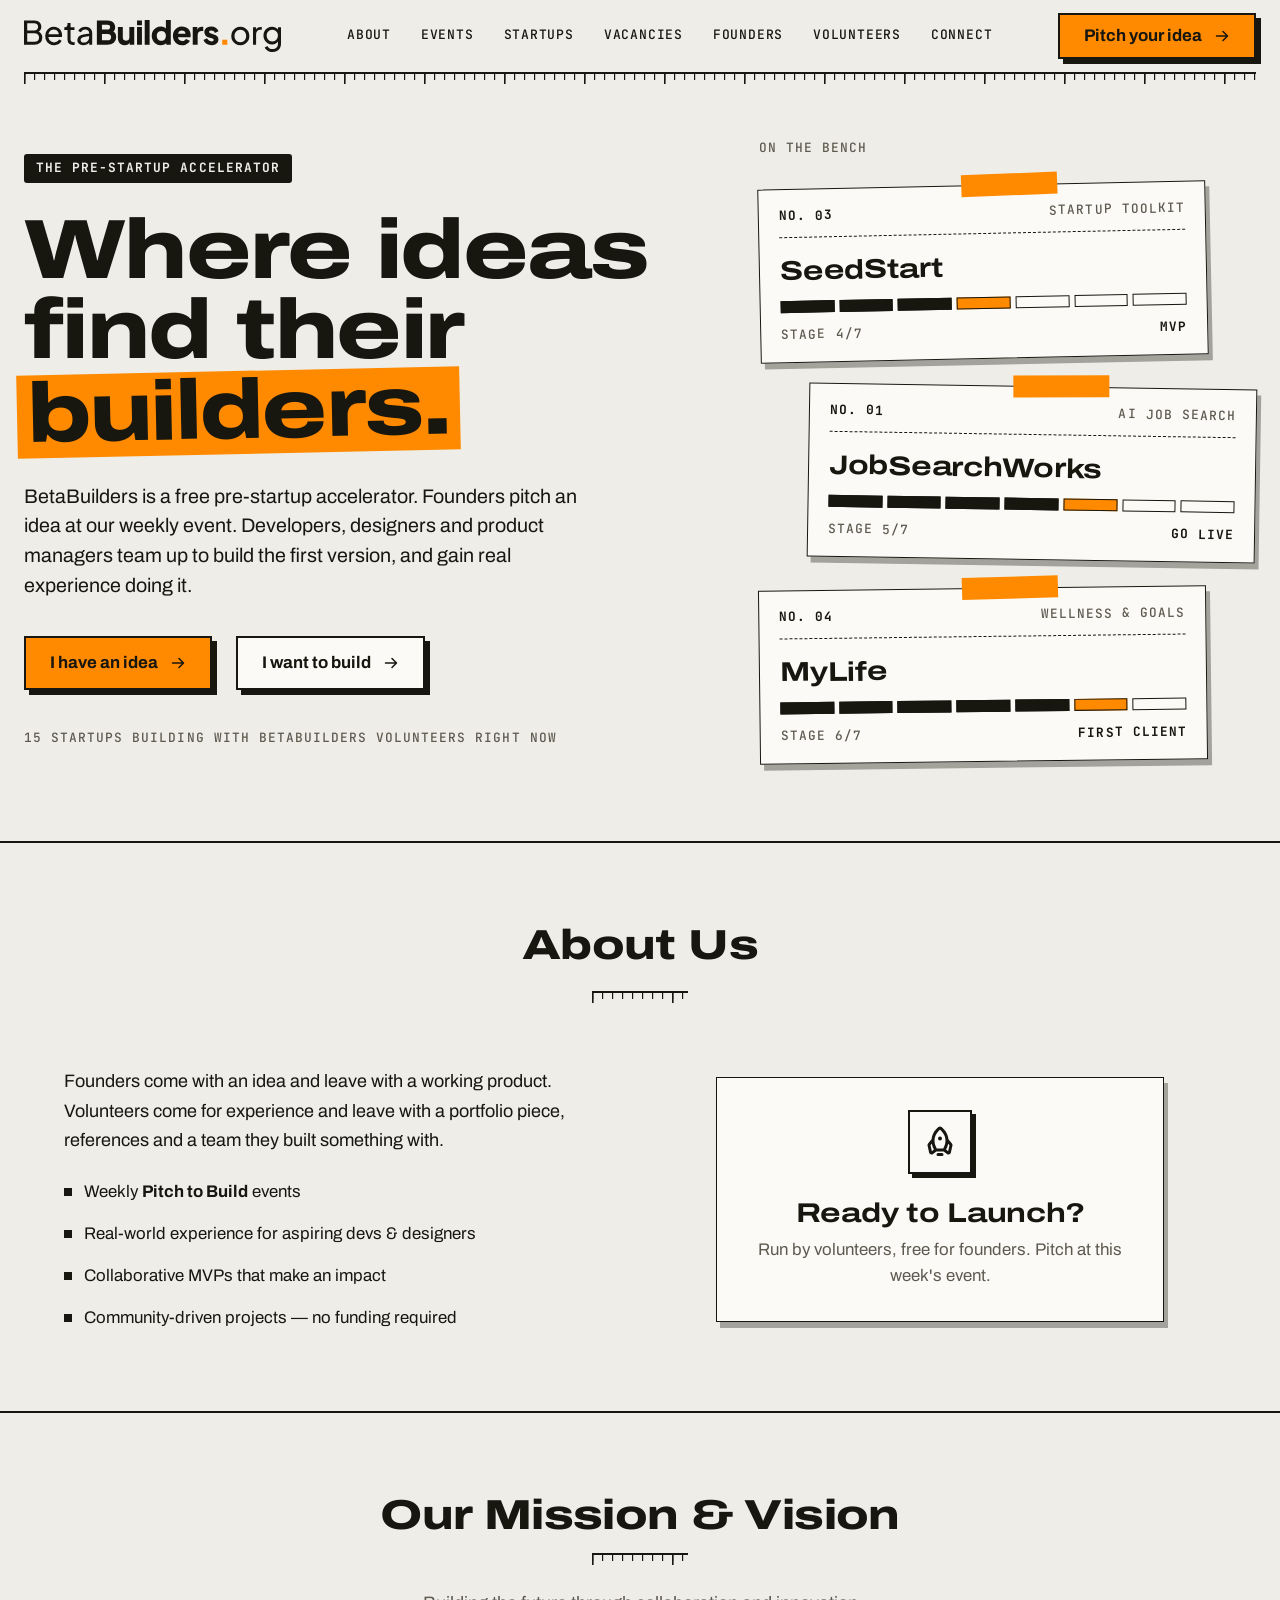
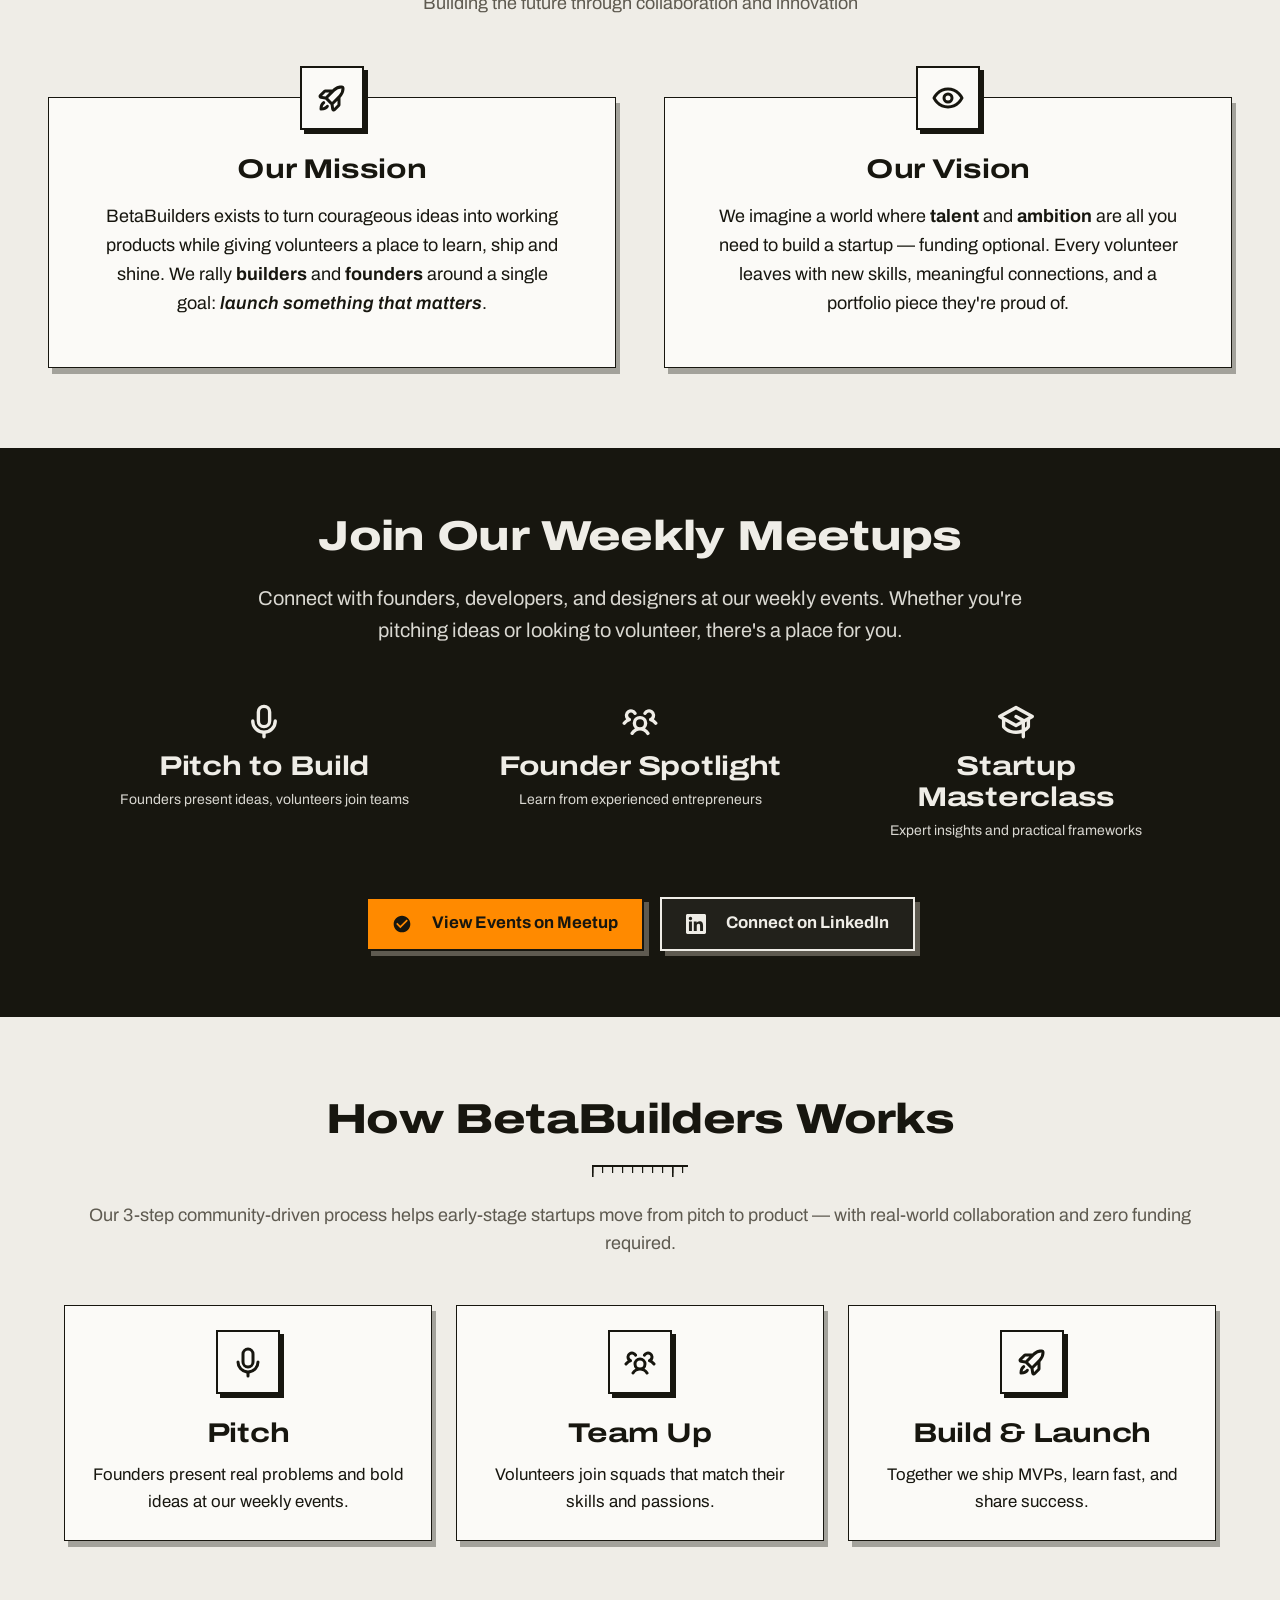
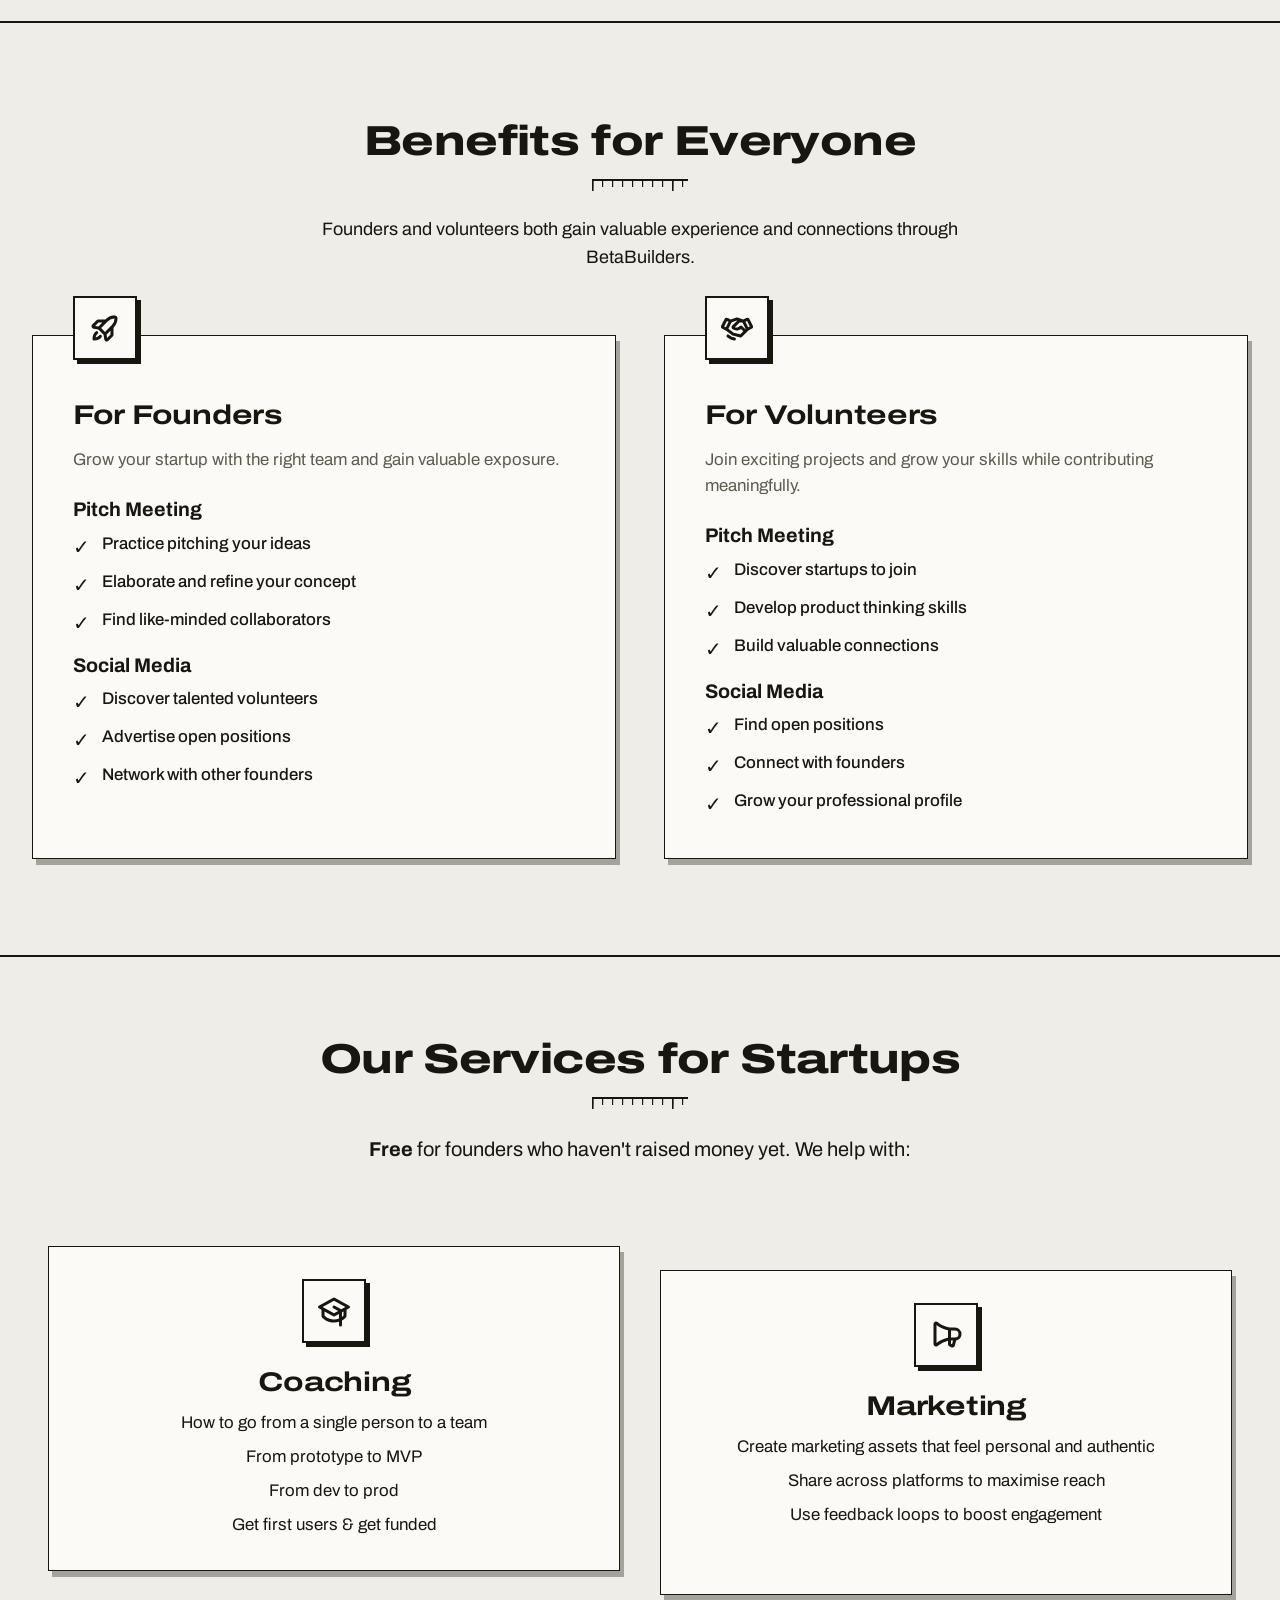
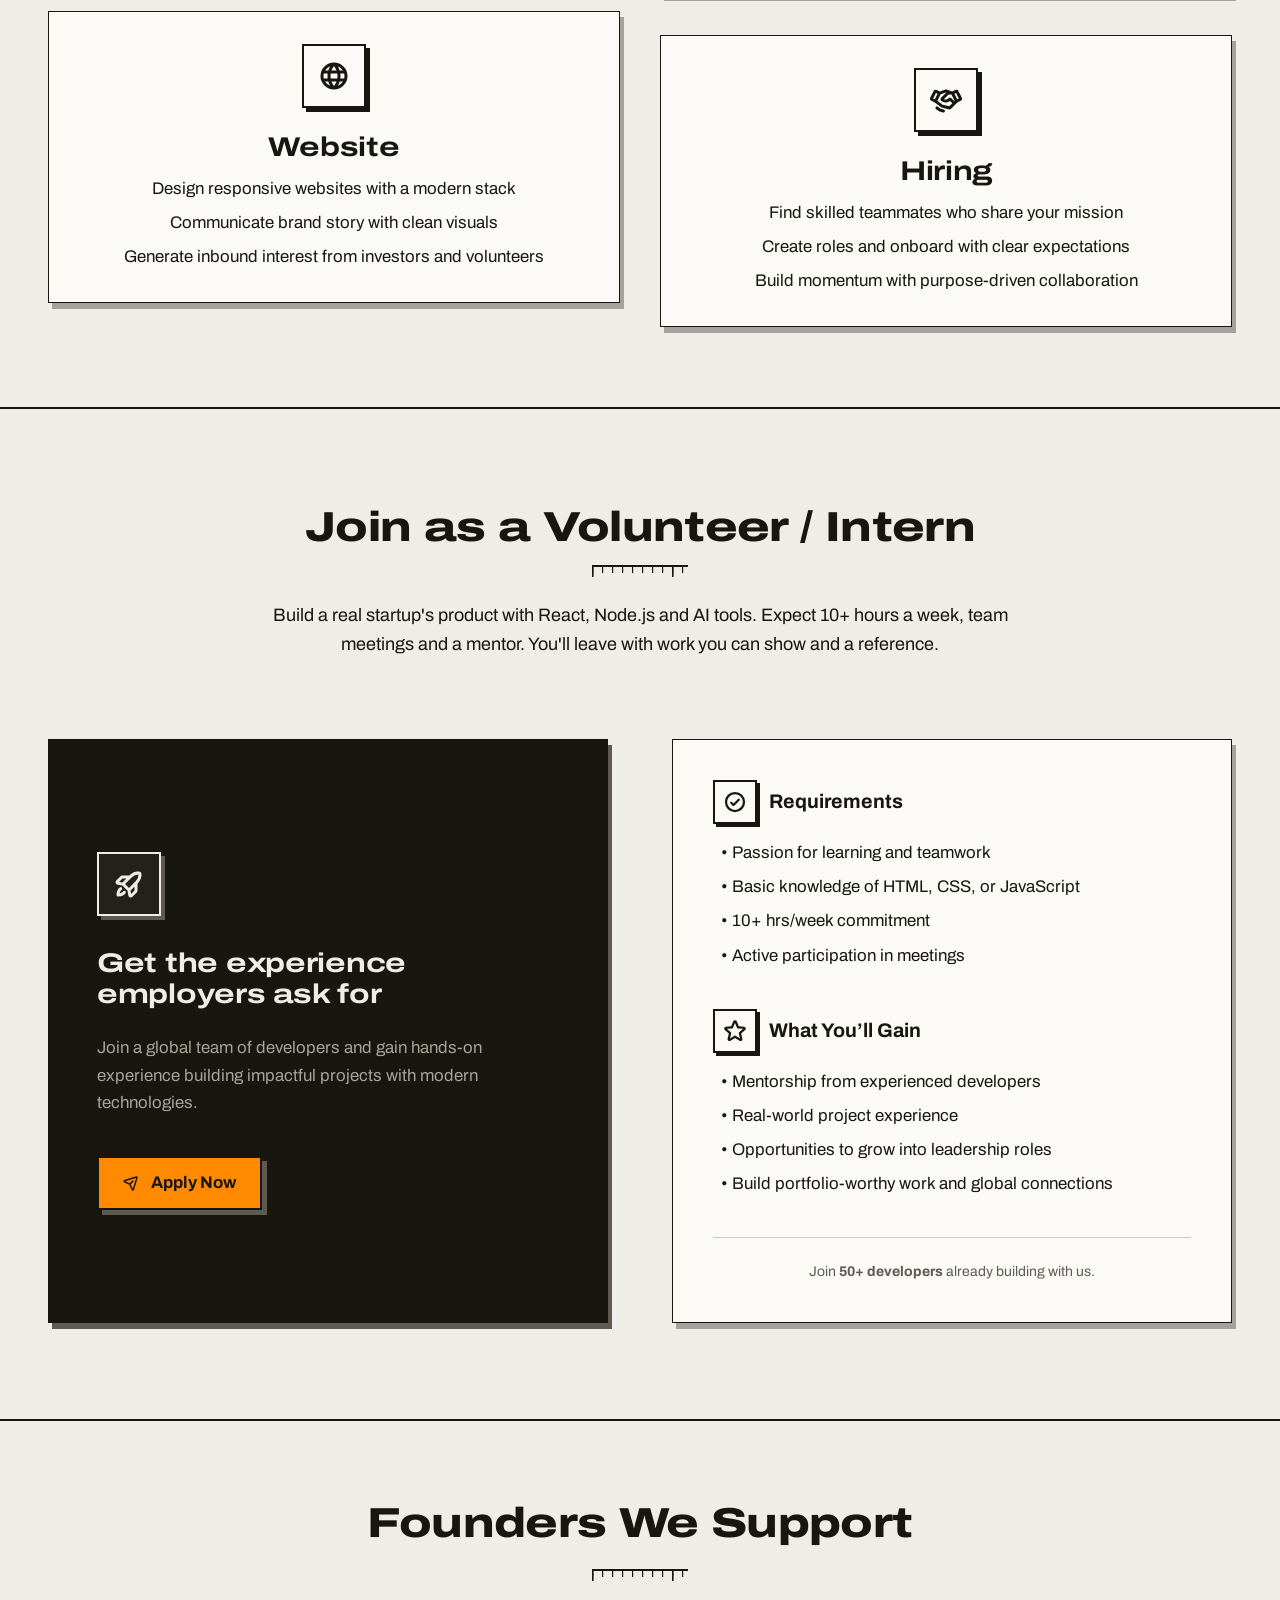
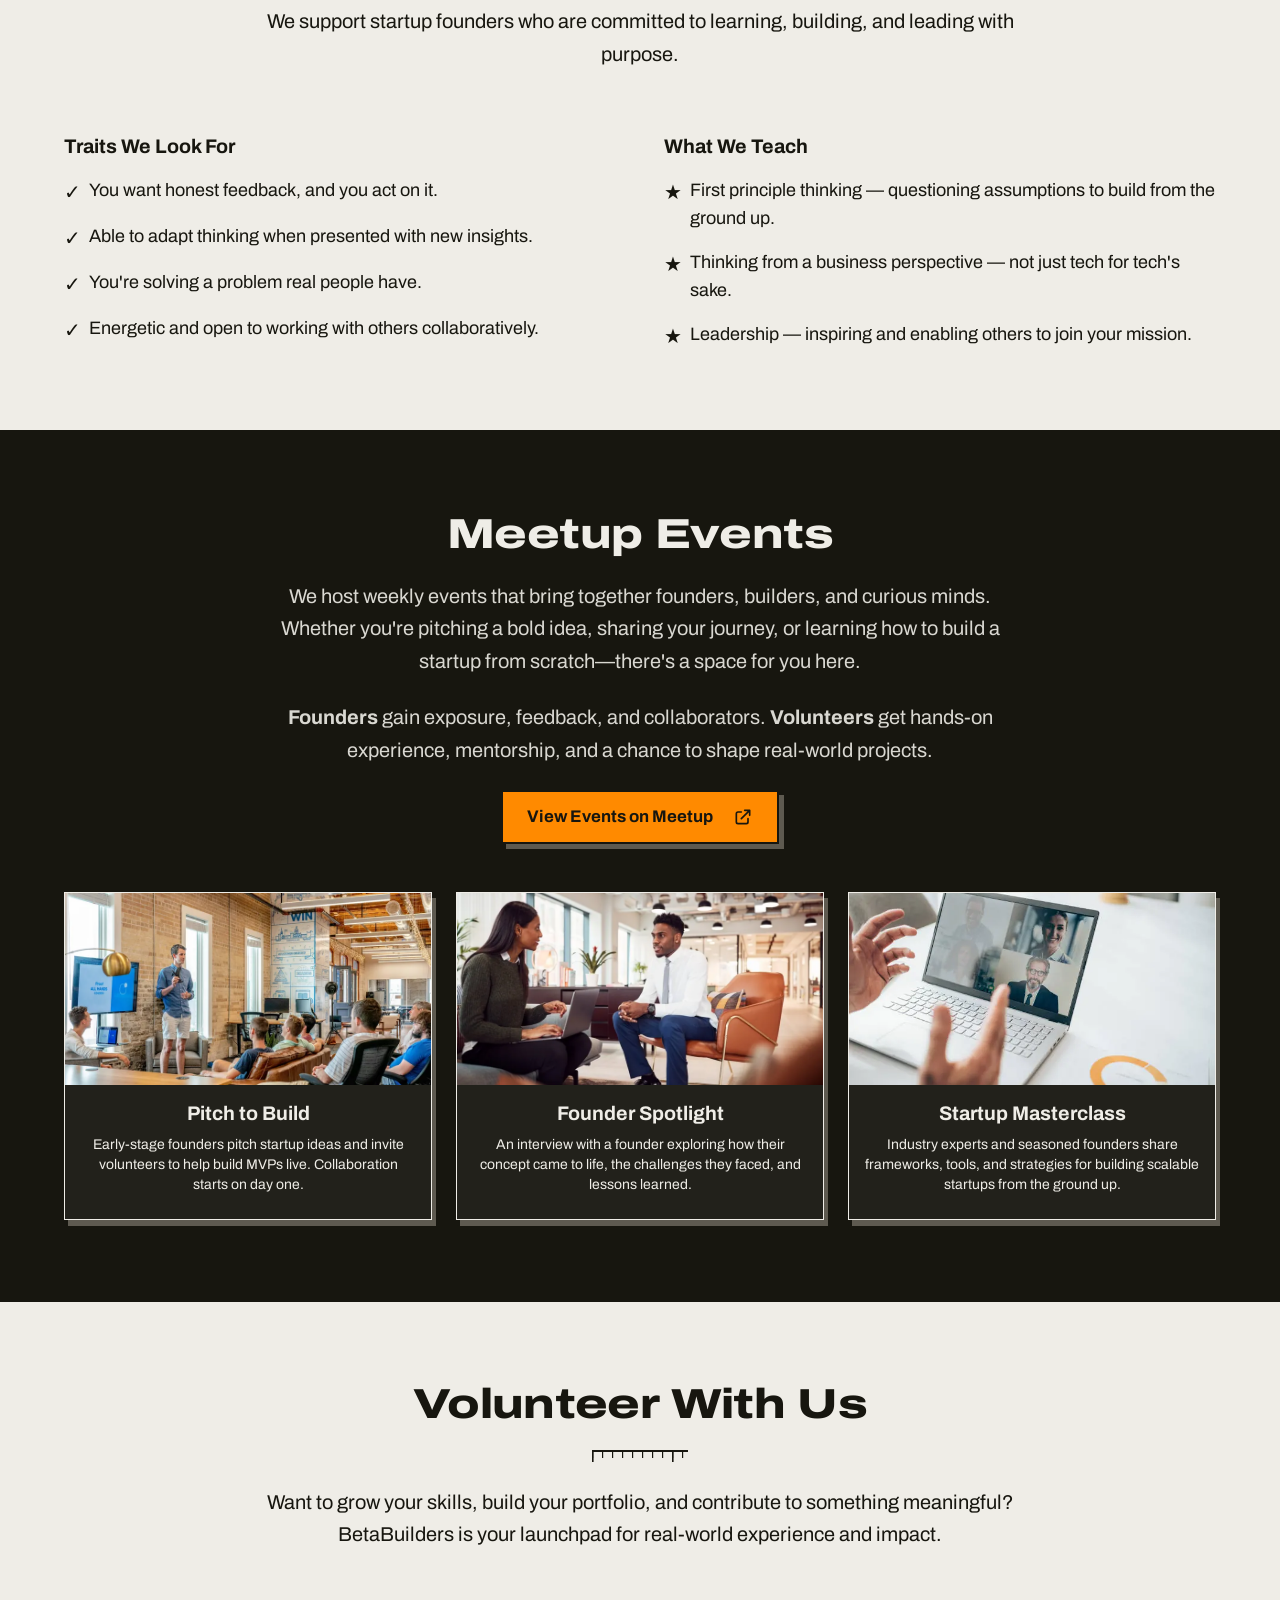
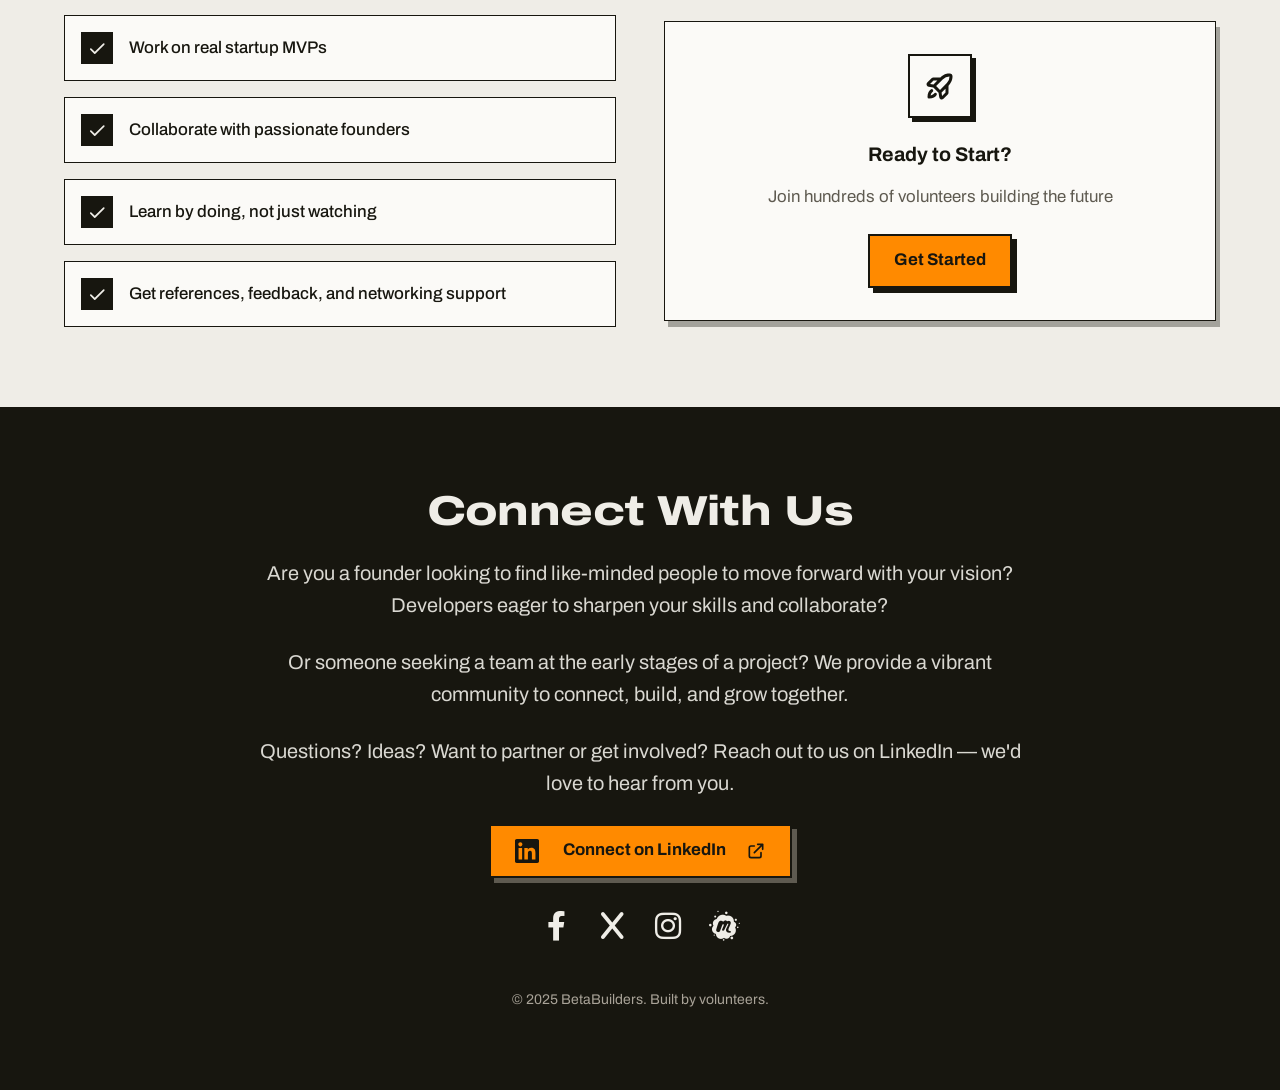
==== commit 2f37958b: "Startups: list live sites first, drop dead website links, fix LinkedIn URL - startup.html: the five " ====
--- a/index.html
+++ b/index.html
@@ -117,7 +117,7 @@
         "description": "BetaBuilders is the pre-startup accelerator. Where ideas find their builders: volunteers build the first version of founders' products, free.",
         "foundingDate": "2024",
         "sameAs": [
-          "https://www.linkedin.com/company/beta-builders-club",
+          "https://www.linkedin.com/company/betabuilders-org",
           "https://www.facebook.com/profile.php?id=61577926374535",
           "https://www.instagram.com/betabuilders_org/",
           "https://x.com/BetaBuildersOrg",
@@ -126,7 +126,7 @@
         "contactPoint": {
           "@type": "ContactPoint",
           "contactType": "customer service",
-          "url": "https://www.linkedin.com/company/beta-builders-club"
+          "url": "https://www.linkedin.com/company/betabuilders-org"
         },
         "areaServed": "Worldwide"
       }
@@ -236,17 +236,10 @@
 
           <div class="bb-bench">
             <p class="bb-label">On the bench</p>
-            <a href="startup.html" class="bb-ticket" aria-label="ArtOut, Urban Art Map: stage 3 of 7, Team. See all startups">
+            <a href="startup.html" class="bb-ticket" aria-label="SeedStart, Startup Toolkit: stage 4 of 7, MVP. See all startups">
               <span class="bb-ticket__tape" aria-hidden="true"></span>
-              <div class="bb-ticket__head"><span class="bb-label-strong">No. 04</span><span class="bb-label">Urban Art Map</span></div>
-              <h3 class="bb-h3">ArtOut</h3>
-              <ol class="bb-stages" aria-hidden="true"><li class="done"></li><li class="done"></li><li class="current"></li><li class=""></li><li class=""></li><li class=""></li><li class=""></li></ol>
-              <div class="bb-ticket__foot"><span class="bb-label">Stage 3/7</span><span class="bb-label-strong">Team</span></div>
-            </a>
-            <a href="startup.html" class="bb-ticket" aria-label="QuickSite, Website Builder: stage 4 of 7, MVP. See all startups">
-              <span class="bb-ticket__tape" aria-hidden="true"></span>
-              <div class="bb-ticket__head"><span class="bb-label-strong">No. 02</span><span class="bb-label">Website Builder</span></div>
-              <h3 class="bb-h3">QuickSite</h3>
+              <div class="bb-ticket__head"><span class="bb-label-strong">No. 03</span><span class="bb-label">Startup Toolkit</span></div>
+              <h3 class="bb-h3">SeedStart</h3>
               <ol class="bb-stages" aria-hidden="true"><li class="done"></li><li class="done"></li><li class="done"></li><li class="current"></li><li class=""></li><li class=""></li><li class=""></li></ol>
               <div class="bb-ticket__foot"><span class="bb-label">Stage 4/7</span><span class="bb-label-strong">MVP</span></div>
             </a>
@@ -256,6 +249,13 @@
               <h3 class="bb-h3">JobSearchWorks</h3>
               <ol class="bb-stages" aria-hidden="true"><li class="done"></li><li class="done"></li><li class="done"></li><li class="done"></li><li class="current"></li><li class=""></li><li class=""></li></ol>
               <div class="bb-ticket__foot"><span class="bb-label">Stage 5/7</span><span class="bb-label-strong">Go Live</span></div>
+            </a>
+            <a href="startup.html" class="bb-ticket" aria-label="MyLife, Wellness &amp; Goals: stage 6 of 7, First Client. See all startups">
+              <span class="bb-ticket__tape" aria-hidden="true"></span>
+              <div class="bb-ticket__head"><span class="bb-label-strong">No. 04</span><span class="bb-label">Wellness &amp; Goals</span></div>
+              <h3 class="bb-h3">MyLife</h3>
+              <ol class="bb-stages" aria-hidden="true"><li class="done"></li><li class="done"></li><li class="done"></li><li class="done"></li><li class="done"></li><li class="current"></li><li class=""></li></ol>
+              <div class="bb-ticket__foot"><span class="bb-label">Stage 6/7</span><span class="bb-label-strong">First Client</span></div>
             </a>
           </div>
         </div>
@@ -483,7 +483,7 @@
               View Events on Meetup
             </a>
             <a
-              href="https://www.linkedin.com/company/beta-builders-club"
+              href="https://www.linkedin.com/company/betabuilders-org"
               target="_blank"
               class="bb-btn bb-btn--secondary"
               aria-label="Connect with BetaBuilders on LinkedIn"
@@ -2715,7 +2715,7 @@
             on LinkedIn — we'd love to hear from you.
           </p>
           <a
-            href="https://www.linkedin.com/company/beta-builders-club"
+            href="https://www.linkedin.com/company/betabuilders-org"
             target="_blank"
             aria-label="Connect with BetaBuilders on LinkedIn"
             class="bb-btn"
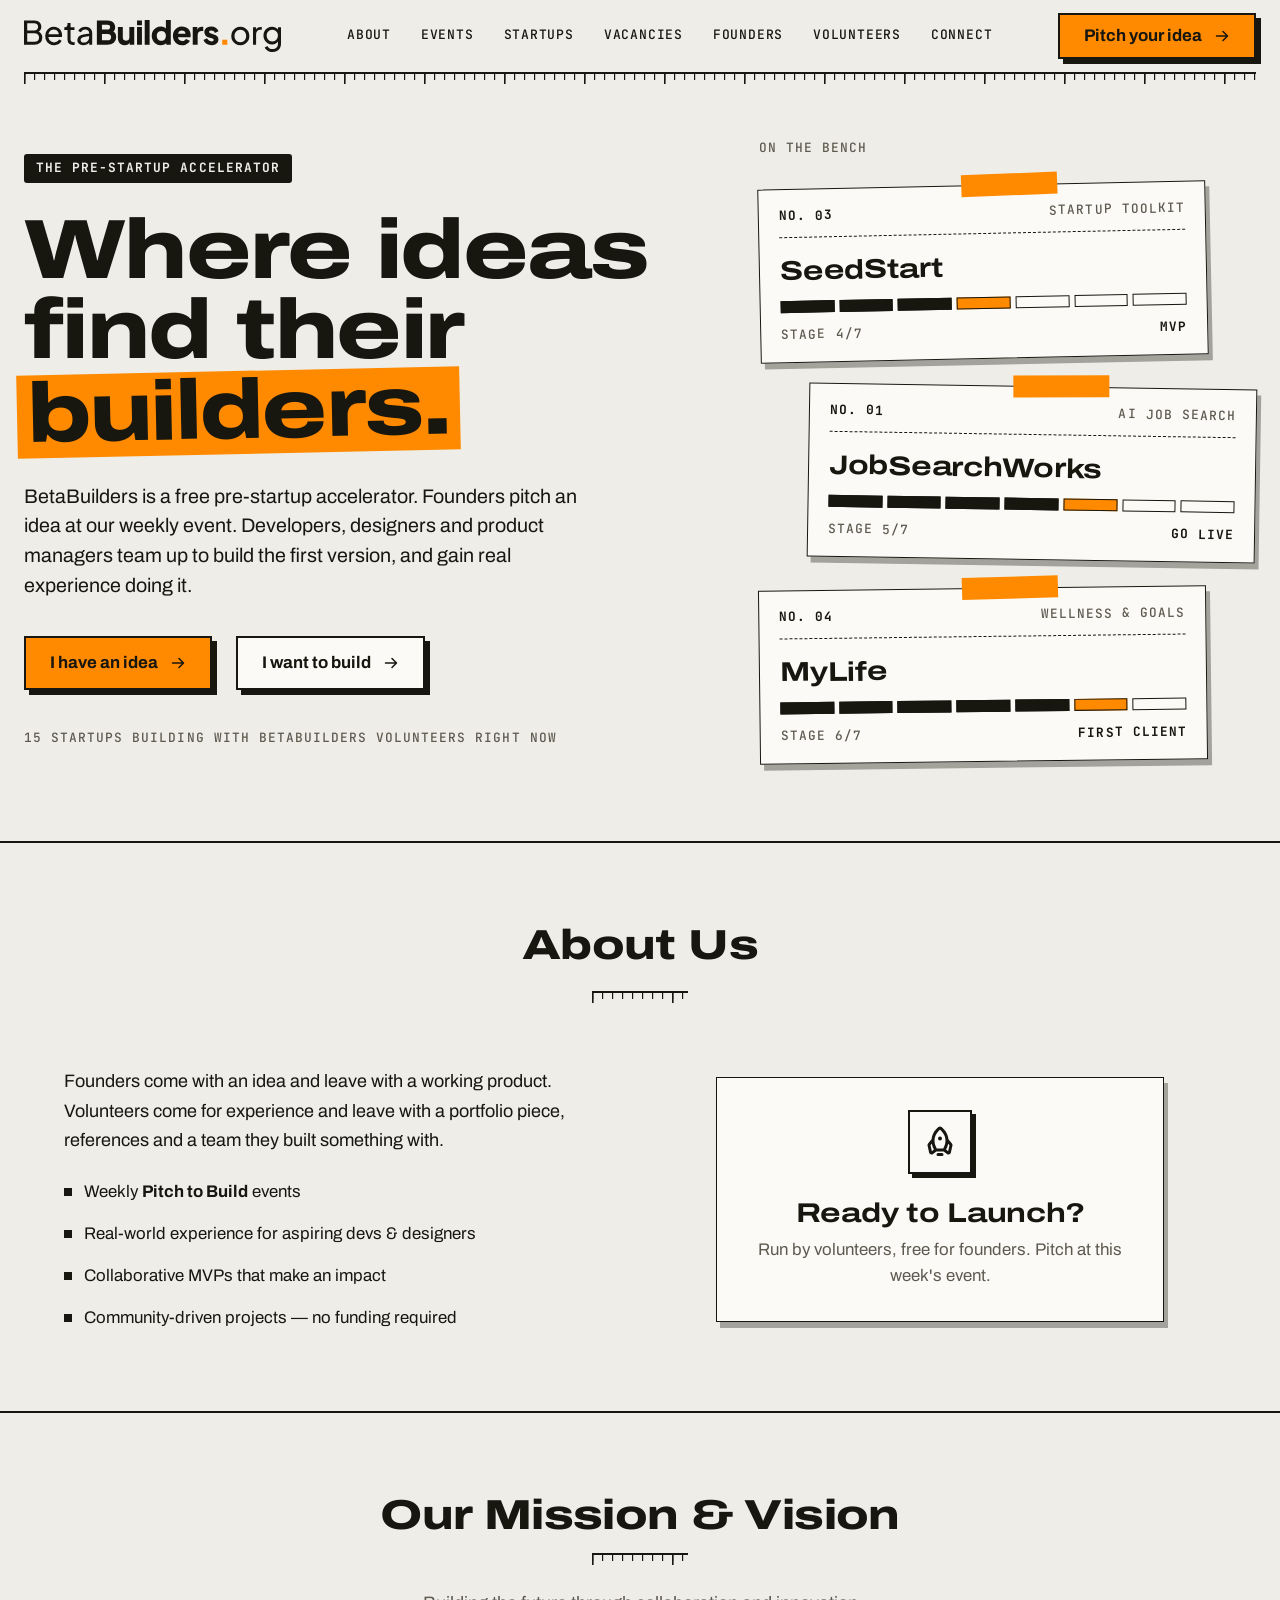
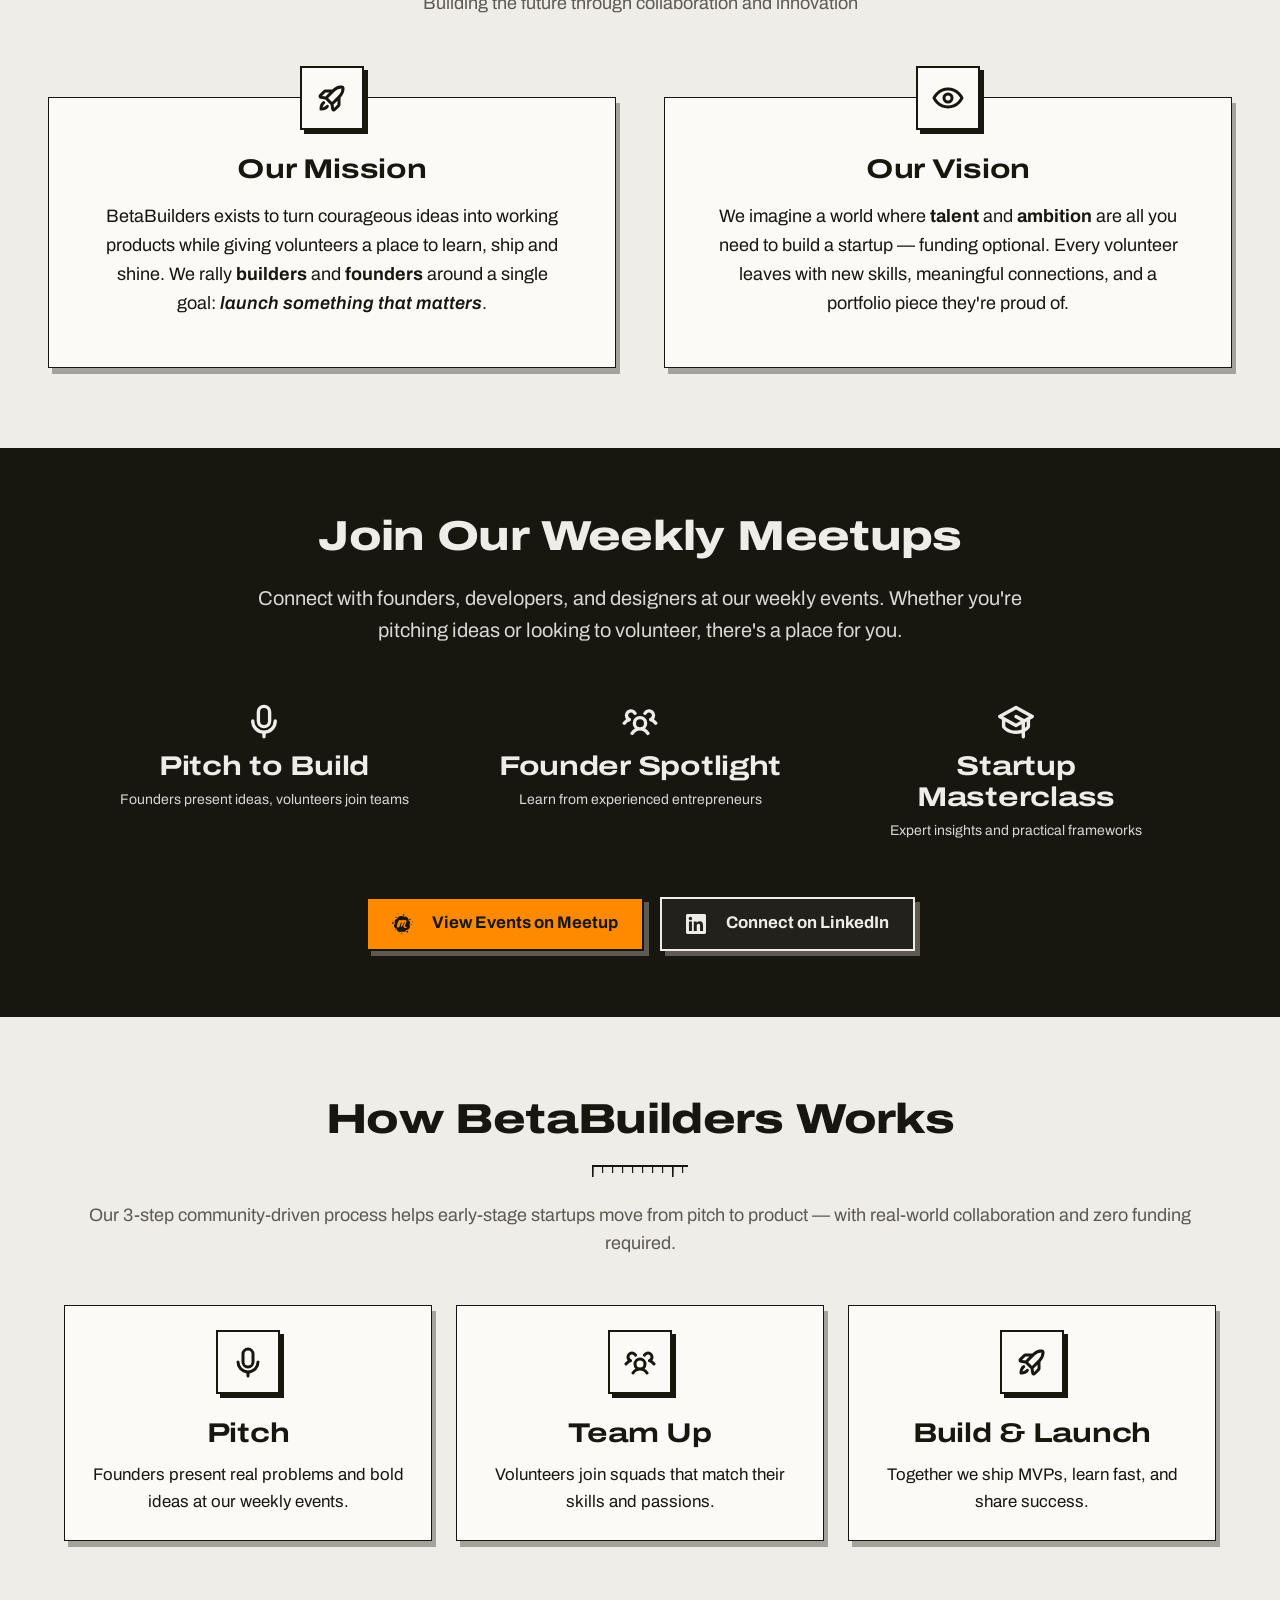
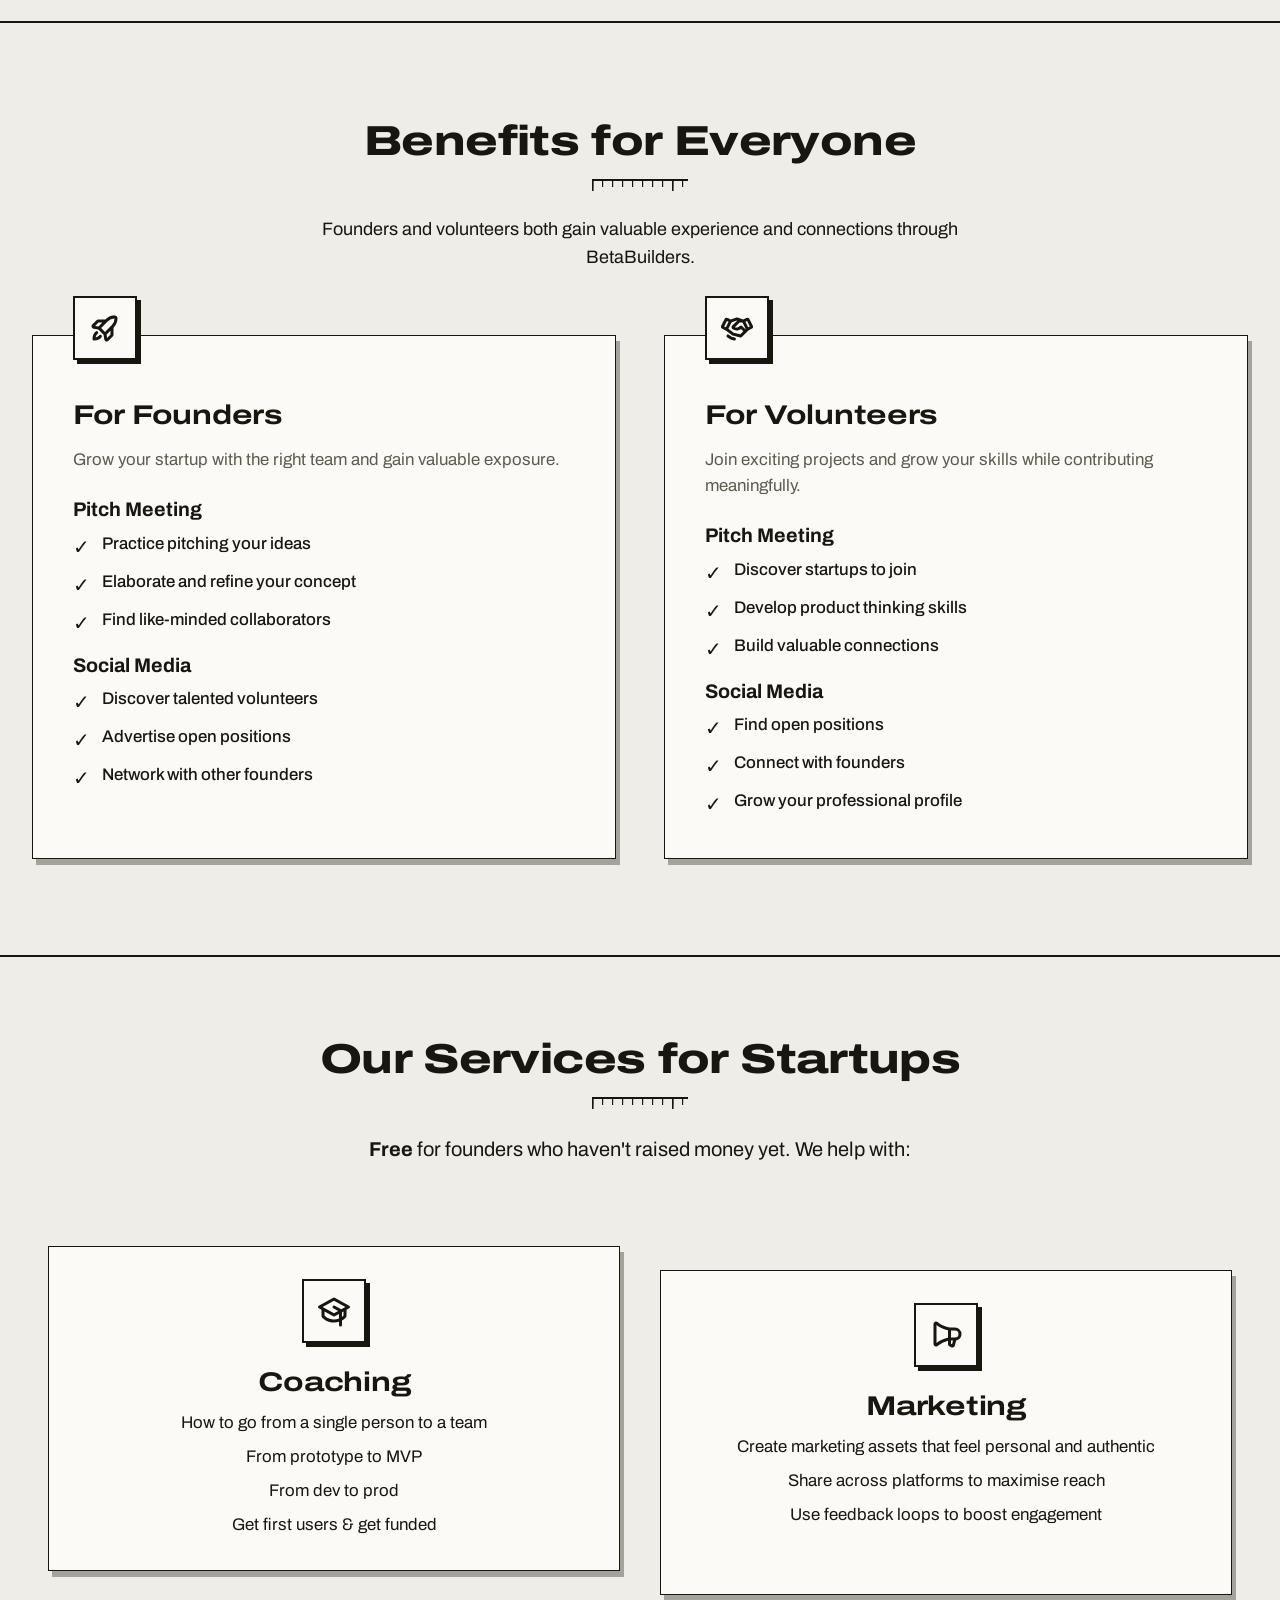
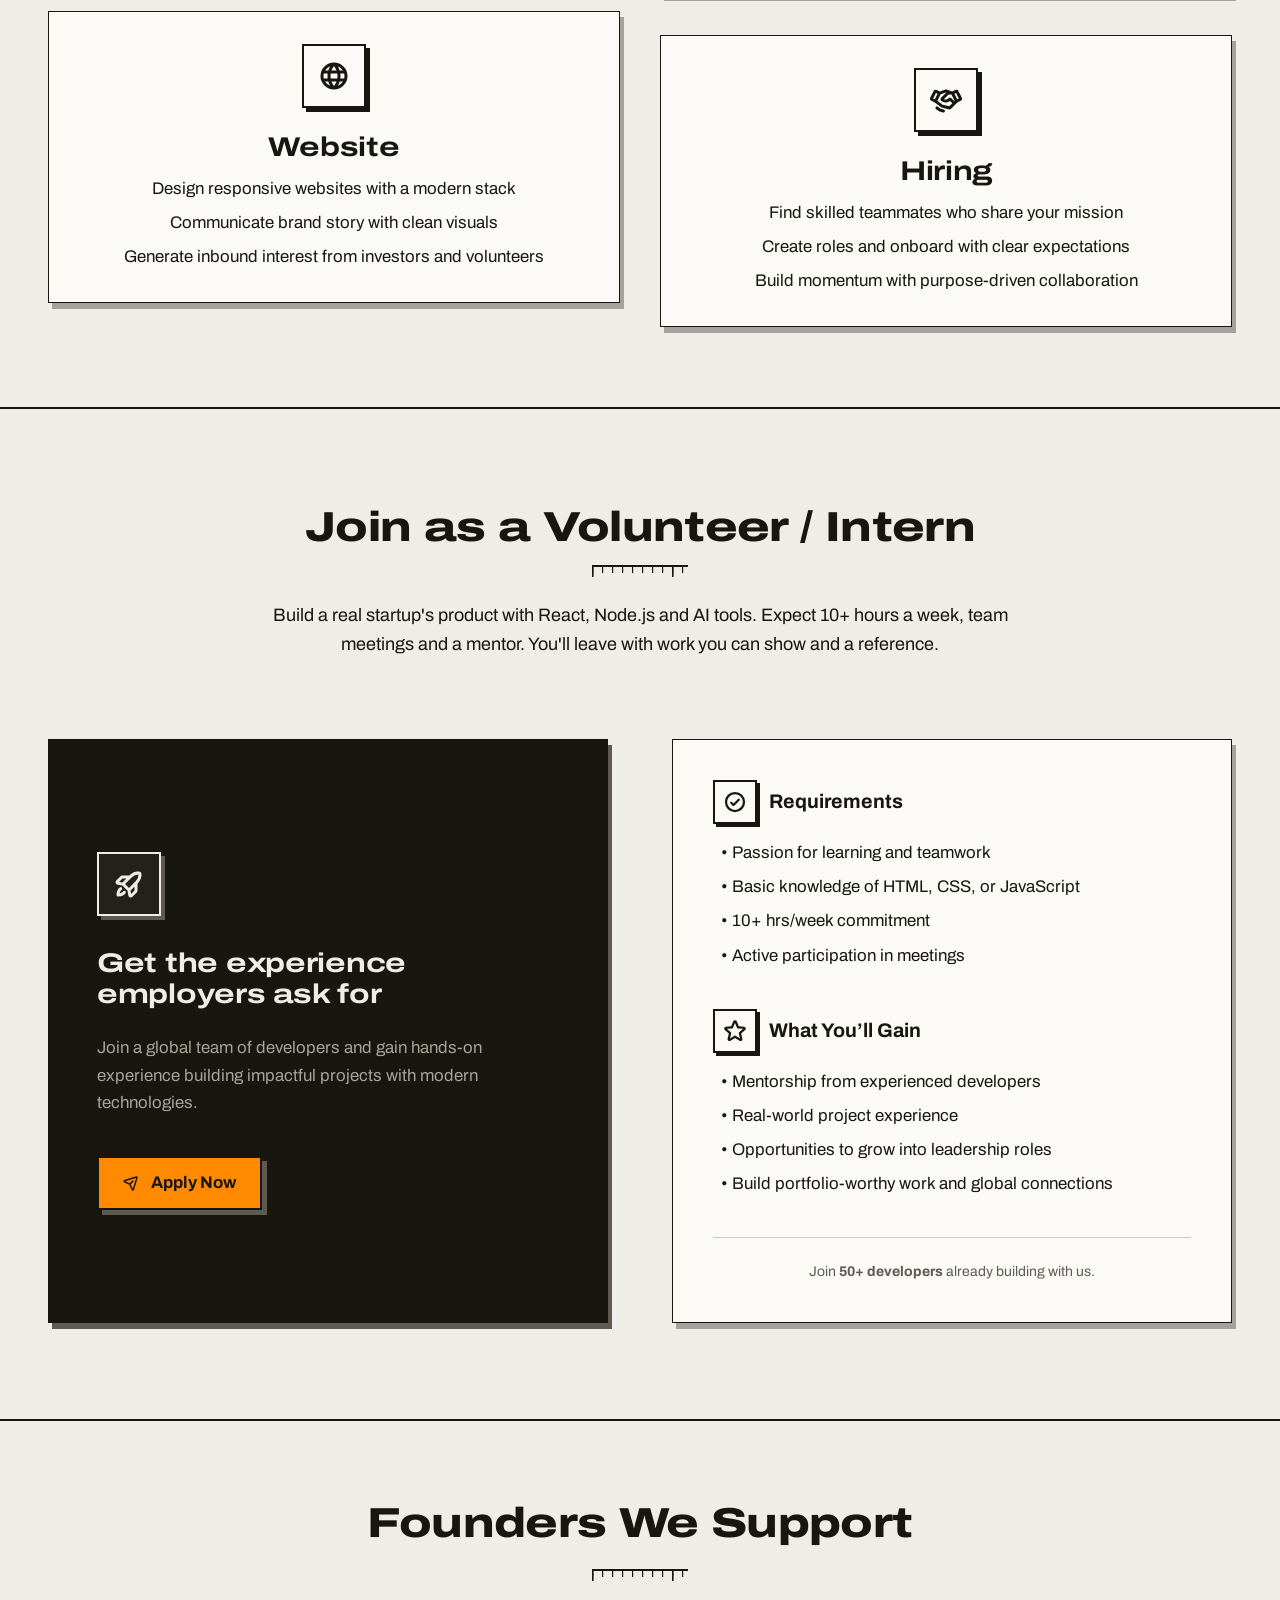
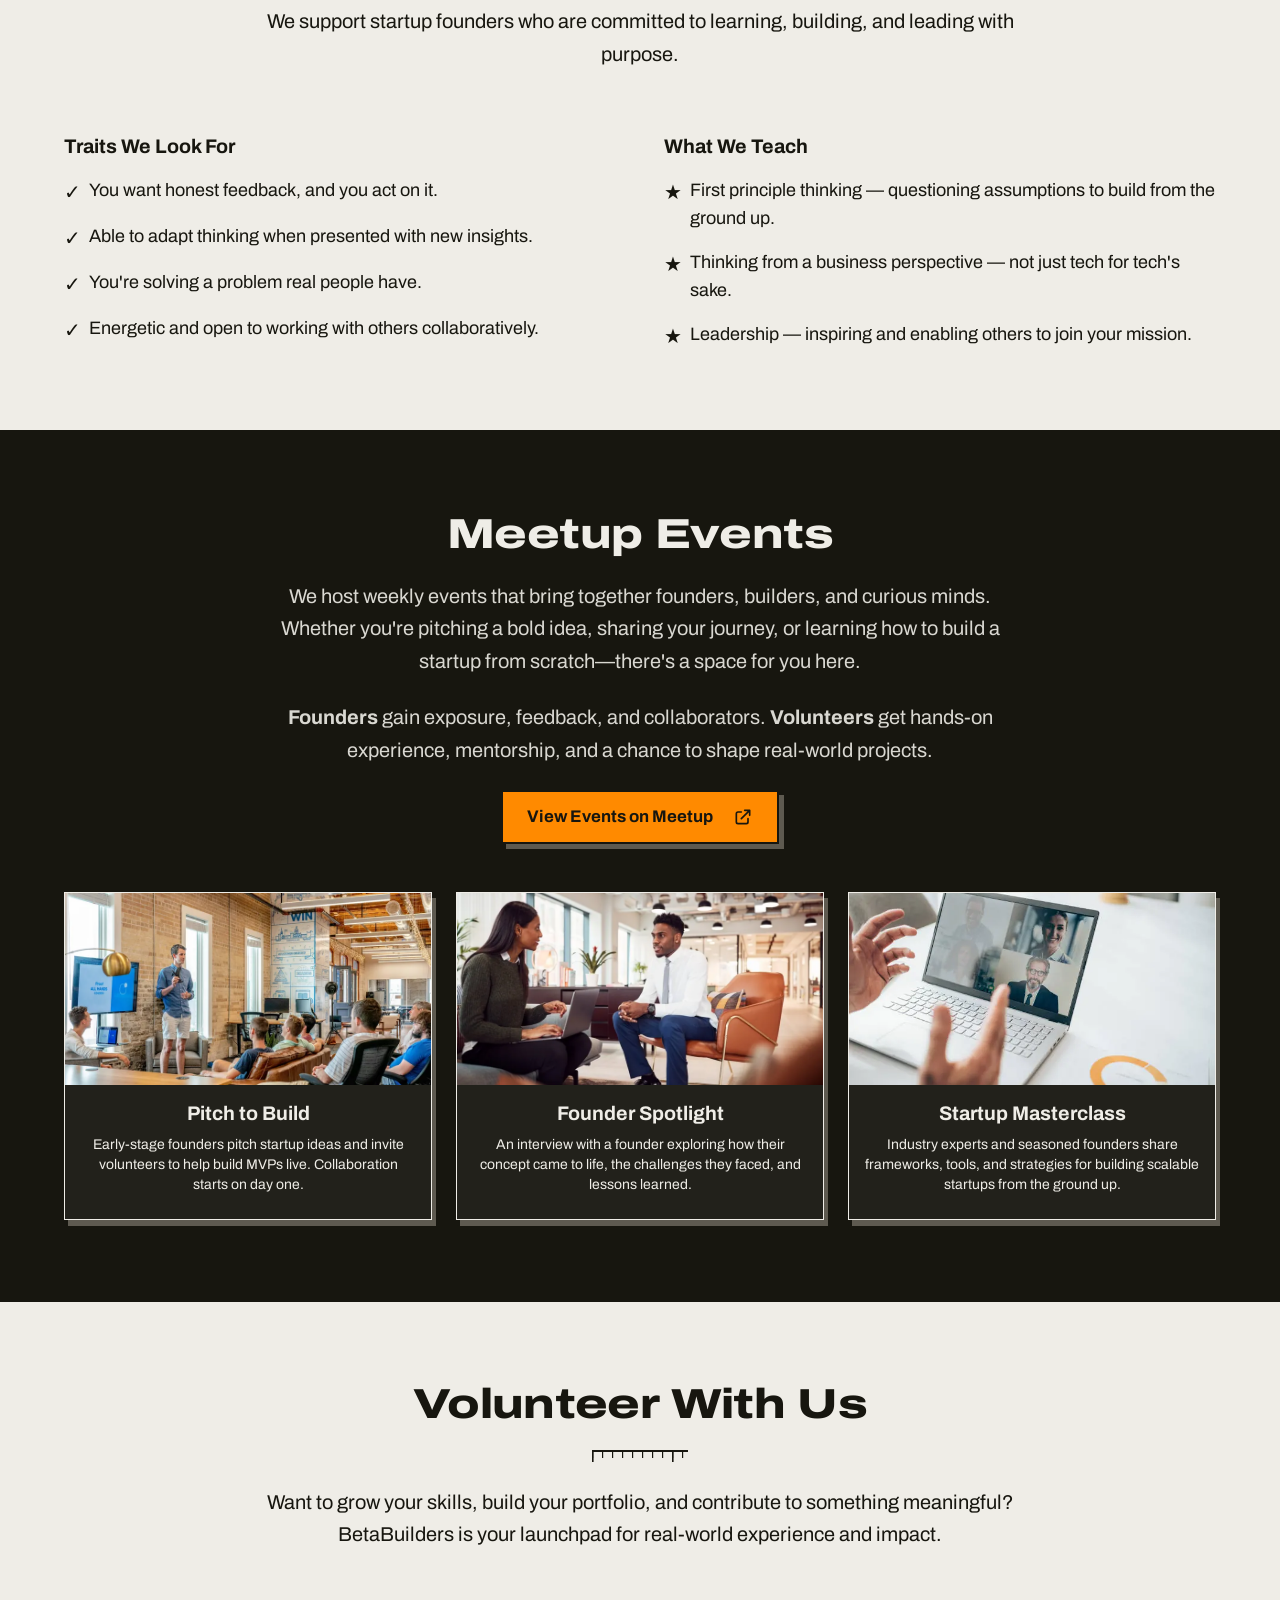
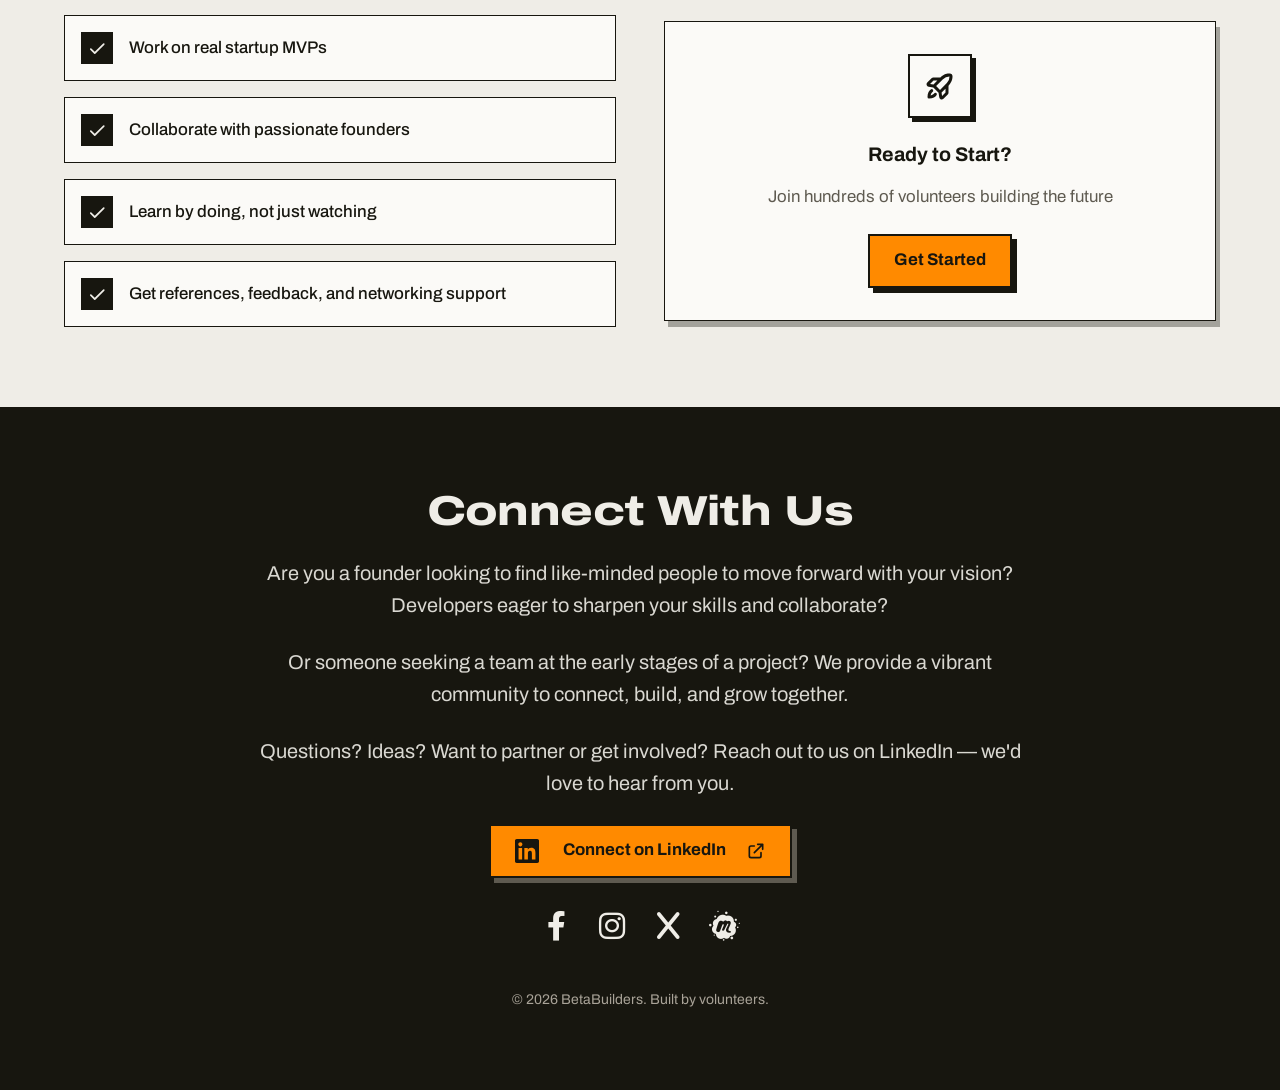
==== commit 6bd9ddf6: "Site bug sweep: social icons, Apply Now, Meetup icon, HeartFull category, audit fixes - Swap Instagr" ====
--- a/index.html
+++ b/index.html
@@ -475,11 +475,7 @@
               class="bb-btn"
               aria-label="View BetaBuilders events on Meetup"
             >
-              <svg class="mr-2 w-5 h-5" fill="currentColor" viewBox="0 0 24 24">
-                <path
-                  d="M12 2C6.48 2 2 6.48 2 12s4.48 10 10 10 10-4.48 10-10S17.52 2 12 2zm-2 15l-5-5 1.41-1.41L10 14.17l7.59-7.59L19 8l-9 9z"
-                />
-              </svg>
+              <i class="fab fa-meetup mr-2" style="font-size: 1.25rem" aria-hidden="true"></i>
               View Events on Meetup
             </a>
             <a
@@ -2280,7 +2276,7 @@
                 building impactful projects with modern technologies.
               </p>
               <a
-                href="#"
+                href="#volunteers"
                 class="bb-btn"
               >
                 <svg class="bb-ico" viewBox="0 0 256 256" aria-hidden="true" focusable="false"><path d="M230.14,25.86a20,20,0,0,0-19.57-5.11l-.22.07L18.44,79a20,20,0,0,0-3.06,37.25L99,157l40.71,83.65a19.81,19.81,0,0,0,18,11.38c.57,0,1.15,0,1.73-.07A19.82,19.82,0,0,0,177,237.56L235.18,45.65a1.42,1.42,0,0,0,.07-.22A20,20,0,0,0,230.14,25.86ZM156.91,221.07l-34.37-70.64,46-45.95a12,12,0,0,0-17-17l-46,46L34.93,99.09,210,46Z"/></svg>
@@ -2750,7 +2746,7 @@
               aria-label="Facebook"
               class="text-3xl font-bold flex items-center justify-center w-8 h-8"
             >
-              <i class="fab fa-facebook-f"></i>
+              <i class="fab fa-facebook-f" aria-hidden="true"></i>
             </a>
 
             <!-- Instagram -->
@@ -2760,7 +2756,7 @@
               aria-label="Instagram"
               class="text-3xl font-bold flex items-center justify-center w-8 h-8"
             >
-              <i class="fab fa-x"></i>
+              <i class="fab fa-instagram" aria-hidden="true"></i>
             </a>
 
             <!-- X (Twitter) -->
@@ -2770,7 +2766,7 @@
               aria-label="X"
               class="text-3xl font-bold flex items-center justify-center w-8 h-8"
             >
-              <i class="fab fa-instagram"></i>
+              <i class="fab fa-x" aria-hidden="true"></i>
             </a>
 
             <!-- Meetup -->
@@ -2780,21 +2776,17 @@
               aria-label="Meetup"
               class="text-3xl font-bold flex items-center justify-center w-8 h-8"
             >
-              <i class="fab fa-meetup"></i>
+              <i class="fab fa-meetup" aria-hidden="true"></i>
             </a>
           </div>
 
           <!-- Copyright -->
           <p class="text-muted mt-12 text-sm">
-            © 2025 BetaBuilders. Built by volunteers.
+            © 2026 BetaBuilders. Built by volunteers.
           </p>
         </div>
       </section>
     </main>
-
-    <footer>
-      <div class="max-w-7xl mx-auto px-4 sm:px-6 lg:px-8"></div>
-    </footer>
 
     <script>
       const mobileMenuToggle = document.getElementById("mobile-menu-toggle");
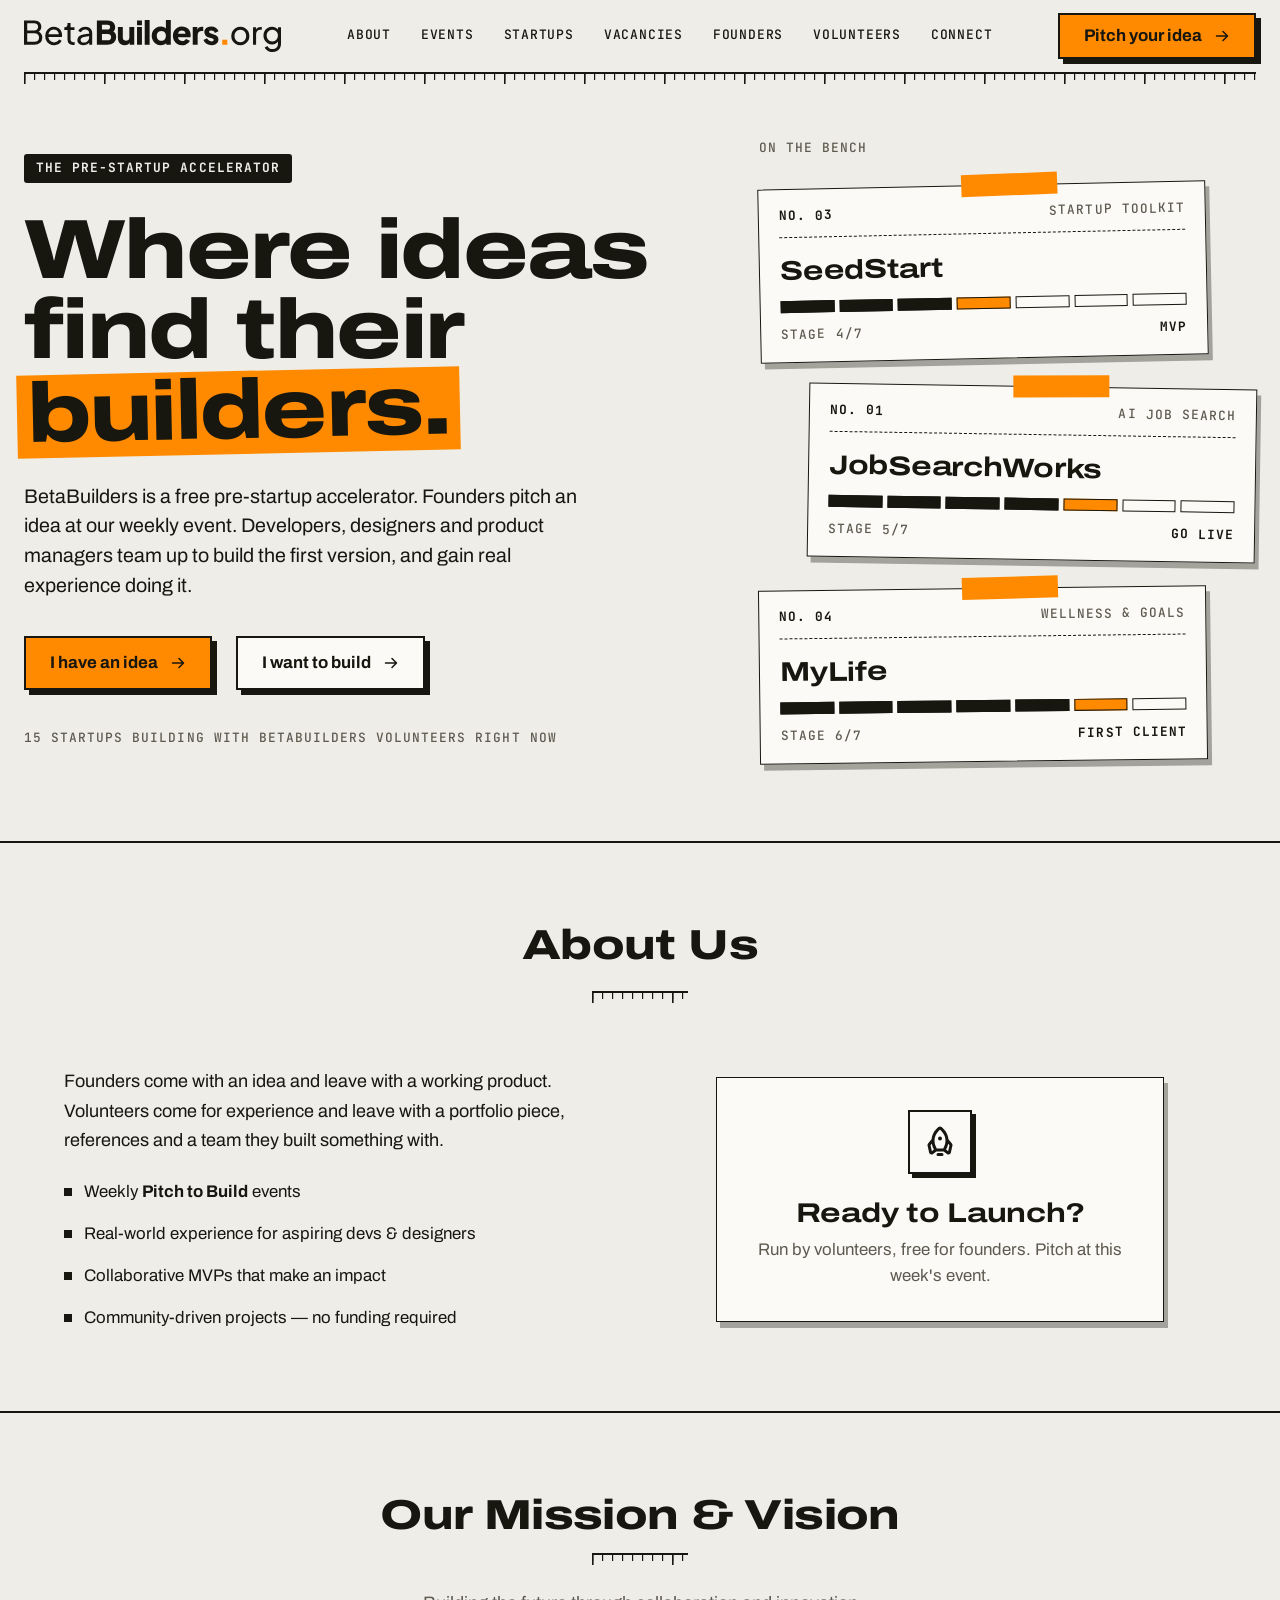
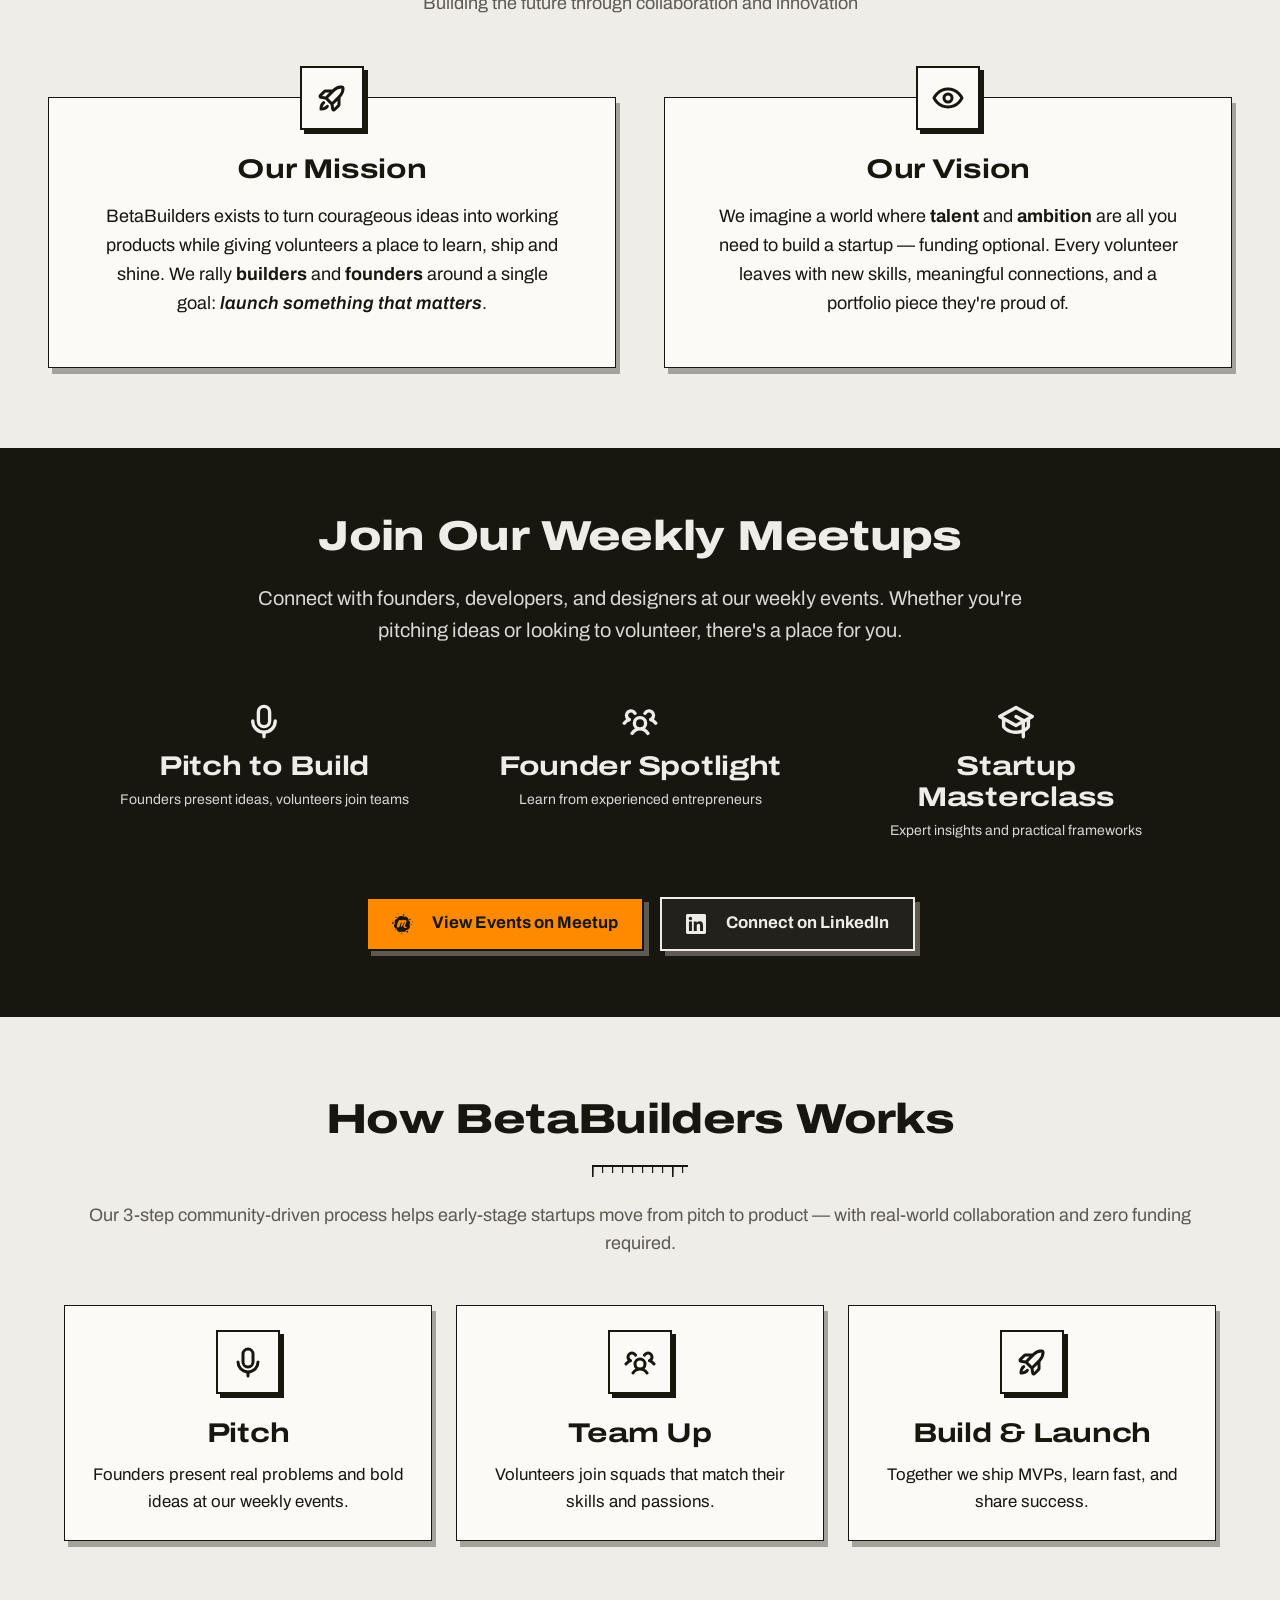
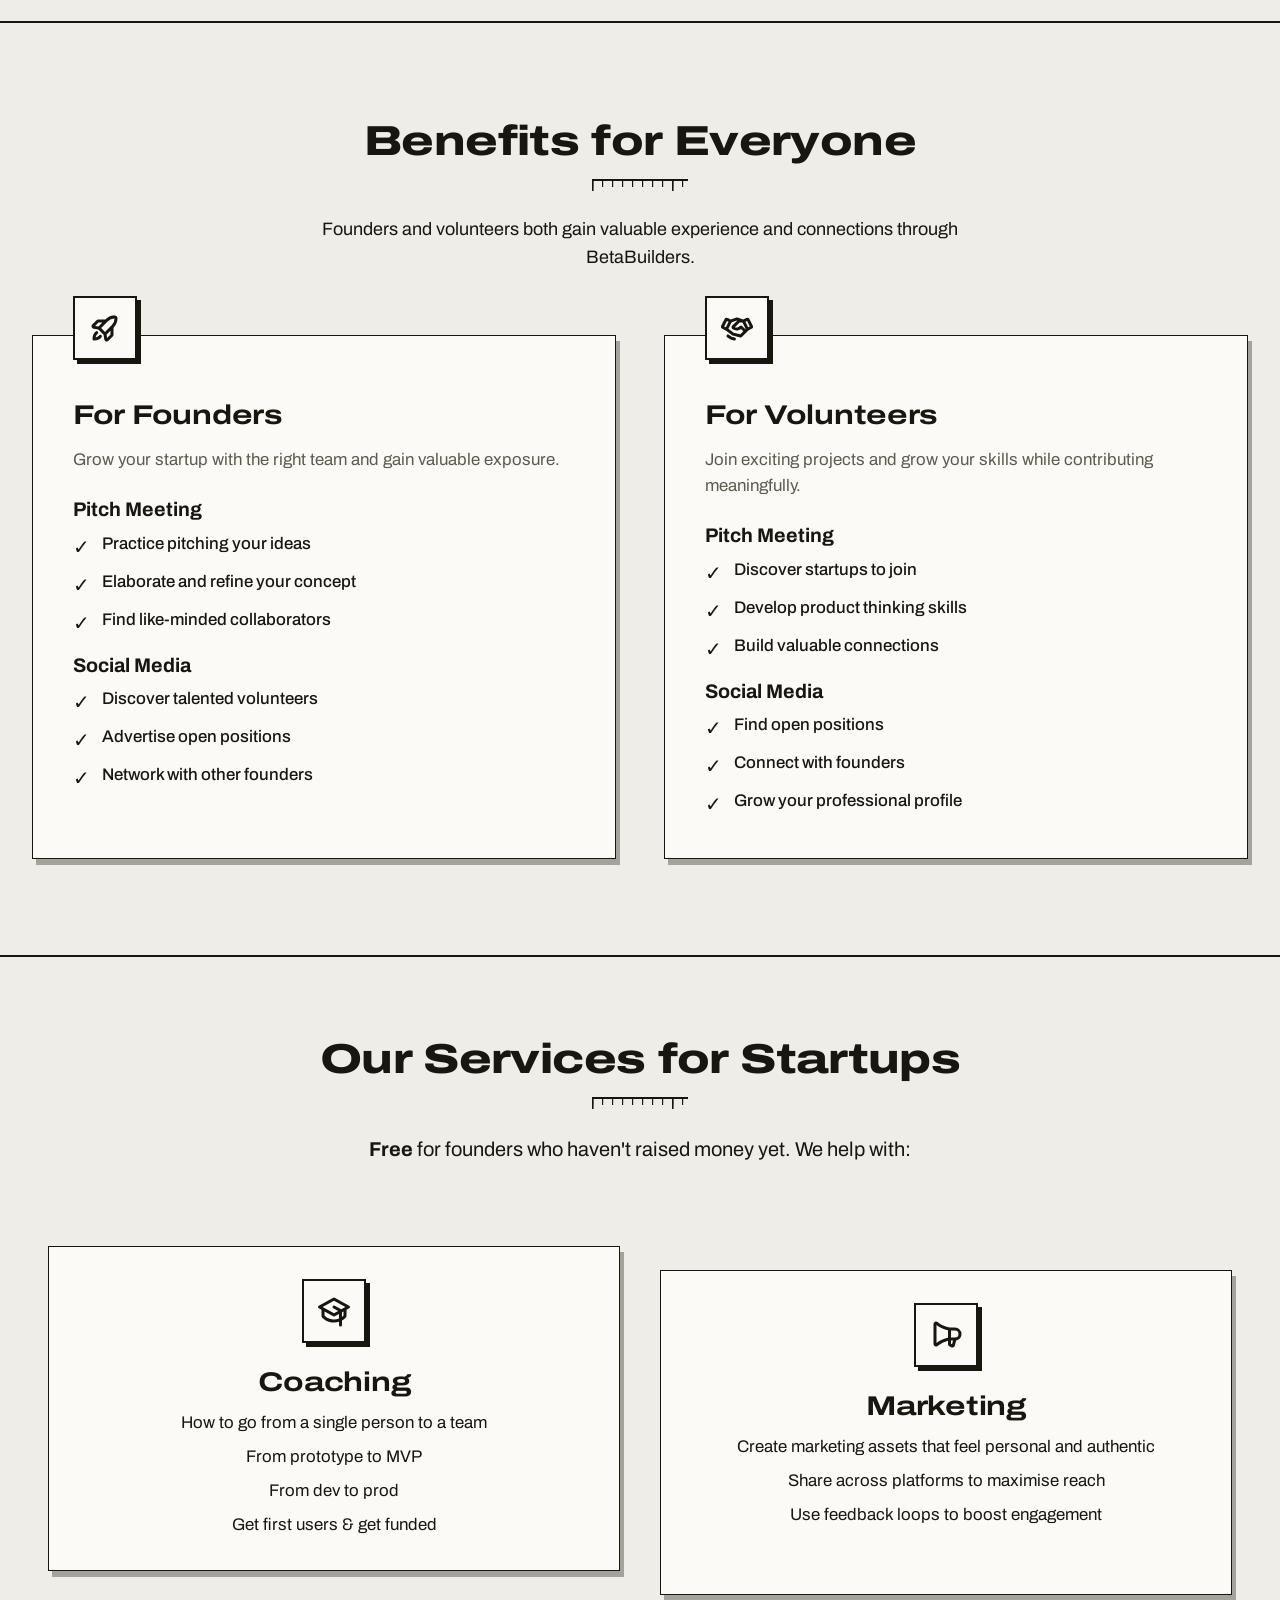
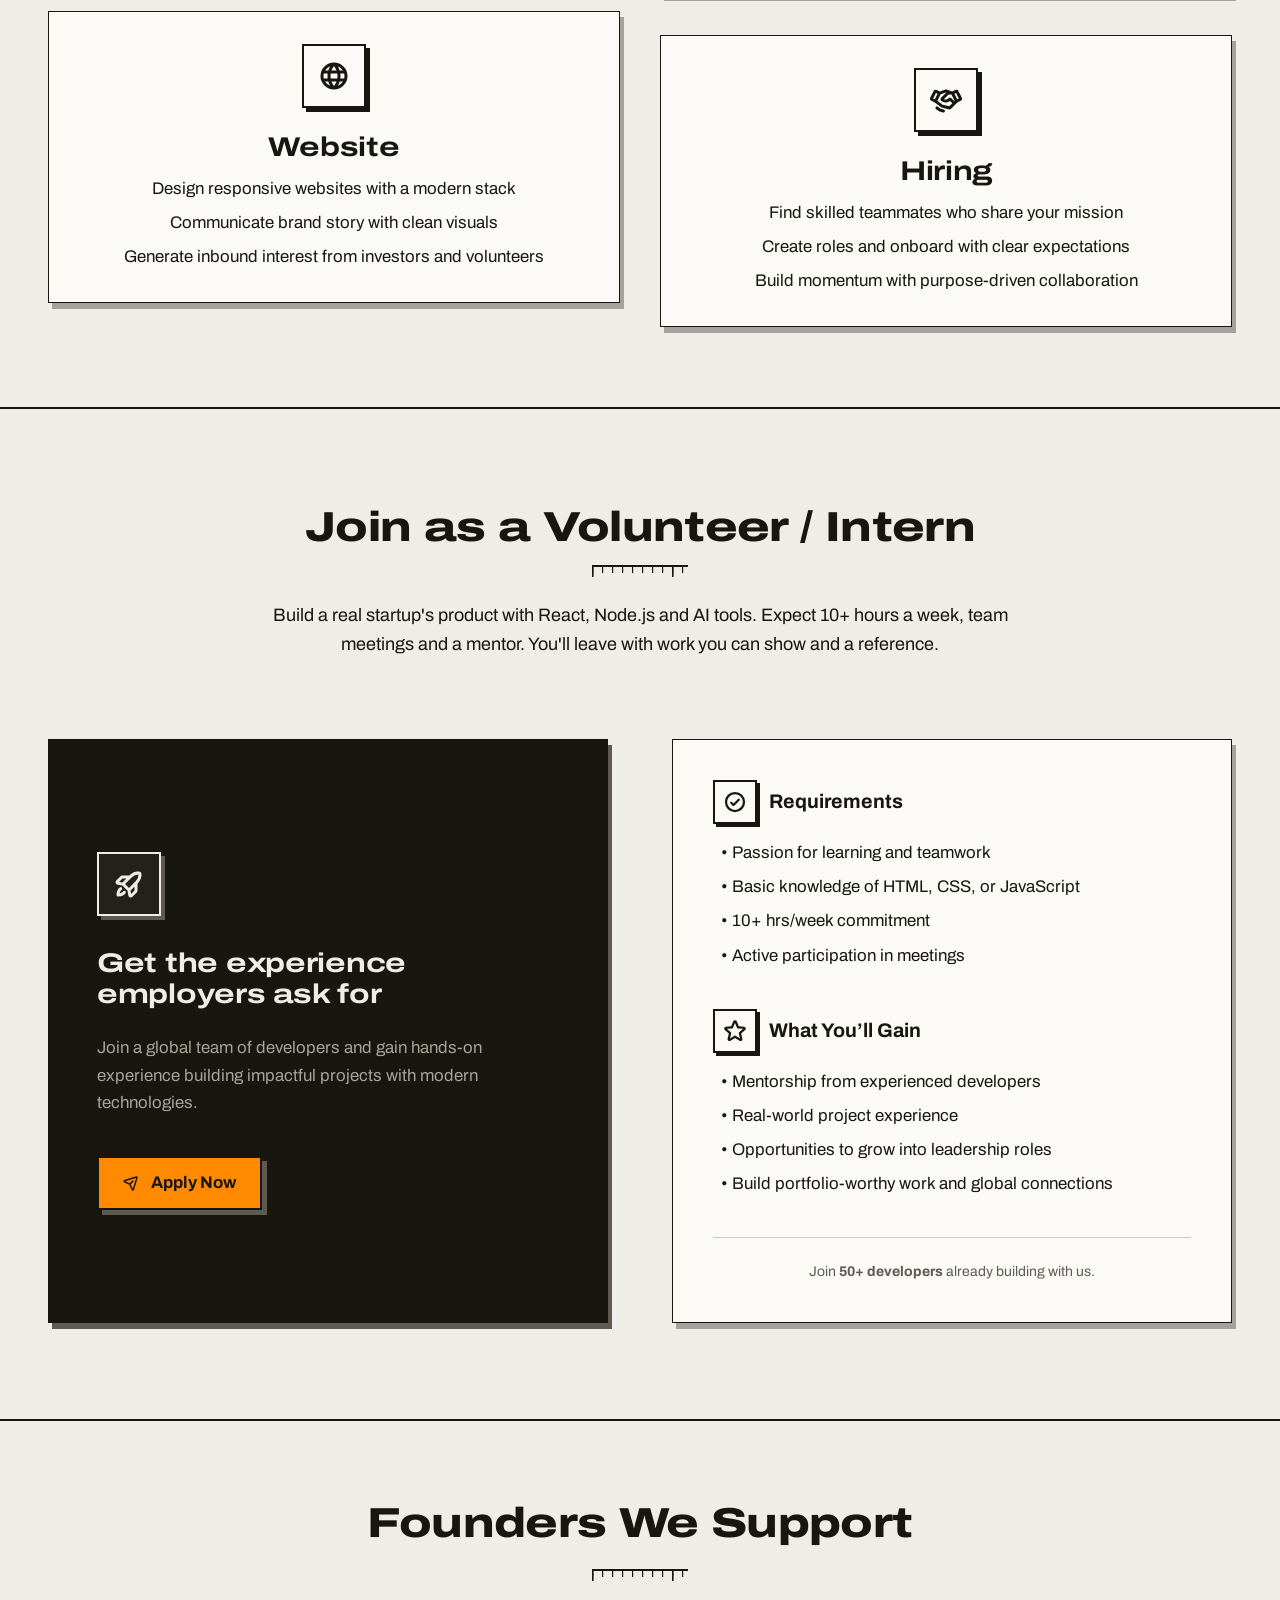
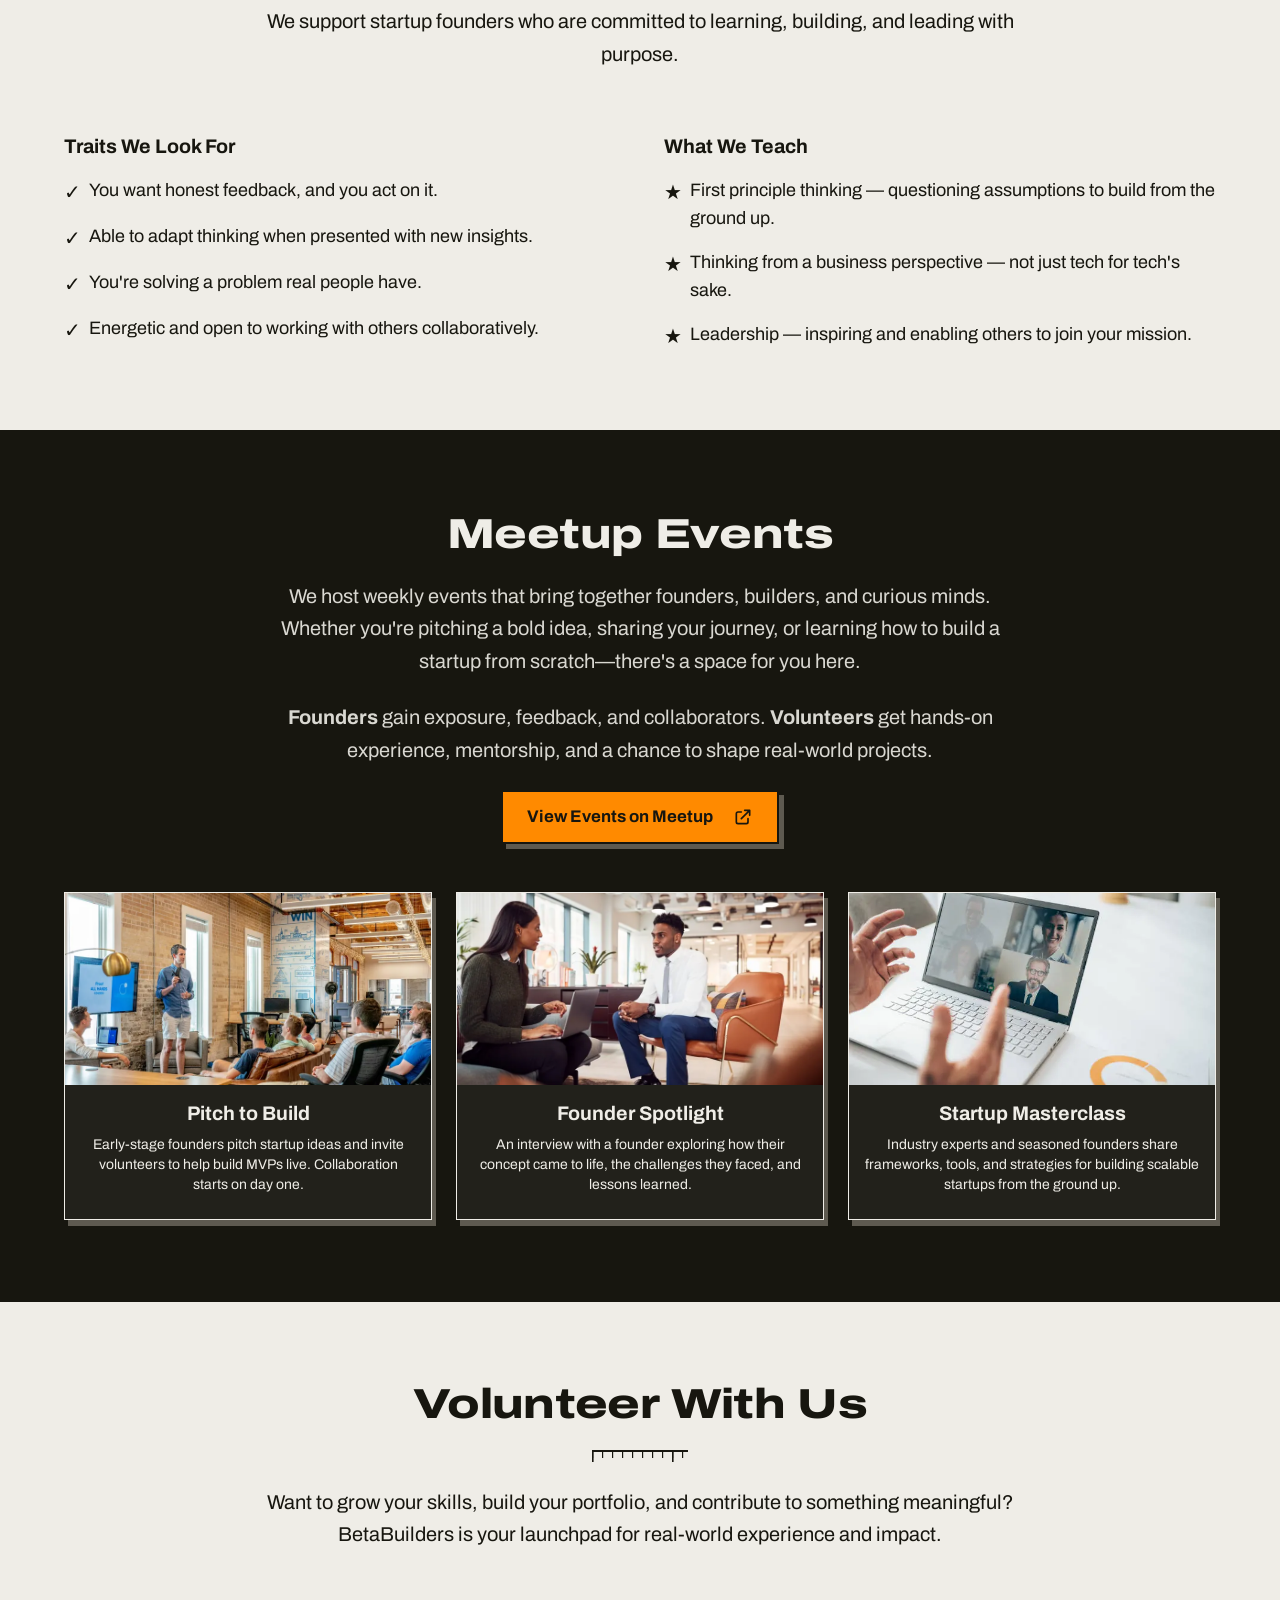
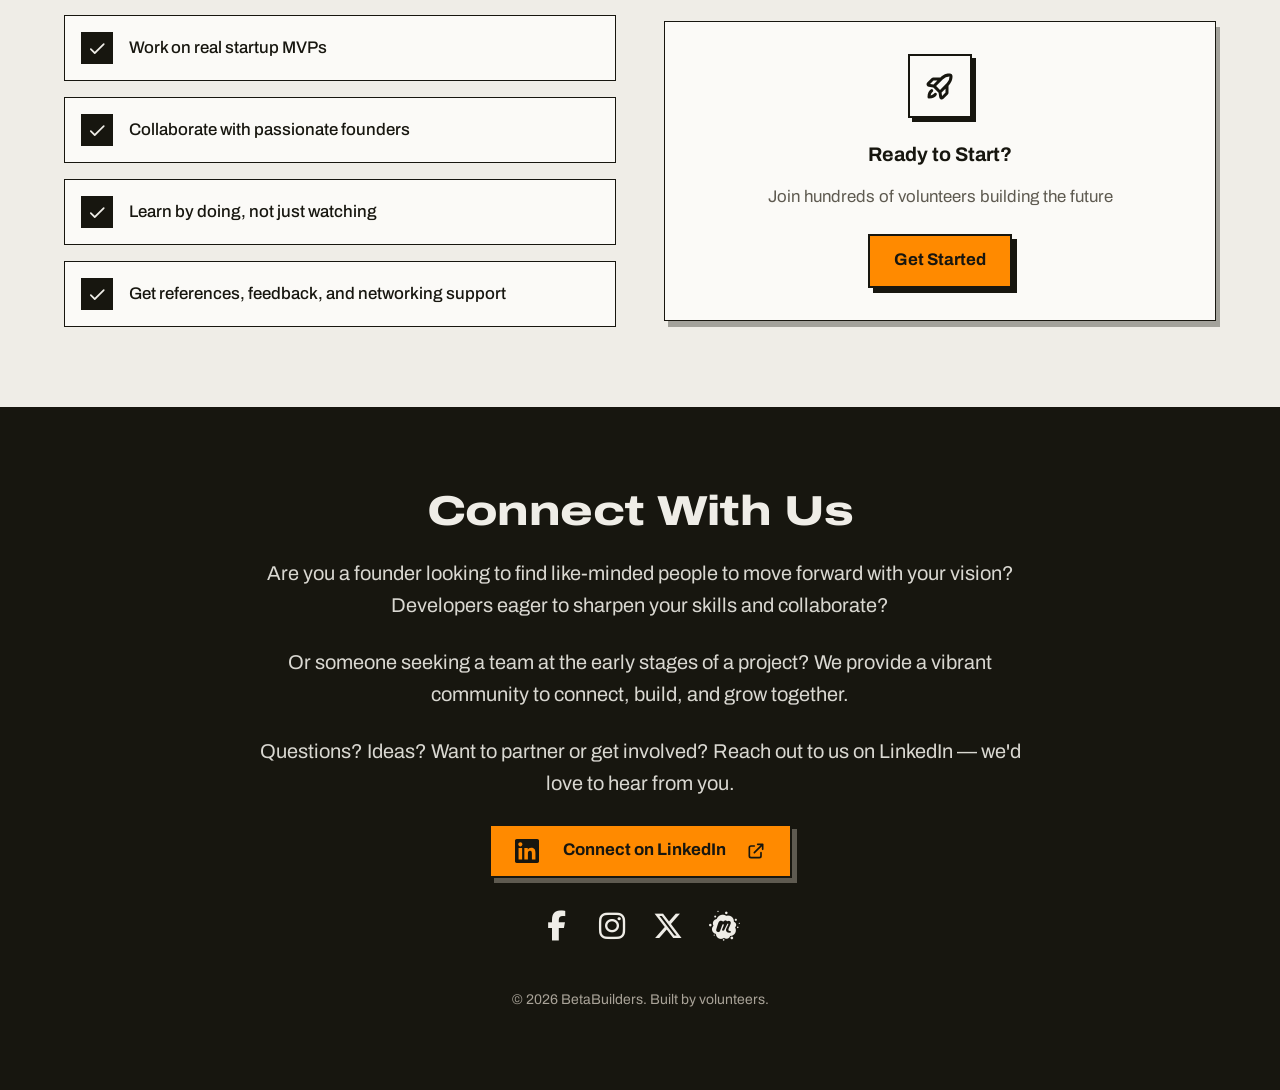
==== commit 145da6a5: "Footer: use the X brand icon (fa-x-twitter), Font Awesome 6.0.0 -> 6.5.1 fab fa-x has no glyph in Fo" ====
--- a/index.html
+++ b/index.html
@@ -89,7 +89,7 @@
     <link rel="stylesheet" href="tailwind.css" />
     <link rel="stylesheet" href="style.css" />
     <link
-      href="https://cdnjs.cloudflare.com/ajax/libs/font-awesome/6.0.0/css/all.min.css"
+      href="https://cdnjs.cloudflare.com/ajax/libs/font-awesome/6.5.1/css/all.min.css"
       rel="stylesheet"
       media="print"
       onload="this.media='all'"
@@ -97,7 +97,7 @@
     <link href="https://fonts.googleapis.com/css2?family=Archivo:wdth,wght@100..125,400..800&family=JetBrains+Mono:wght@500;700&display=swap" rel="stylesheet" />
     <noscript>
       <link
-        href="https://cdnjs.cloudflare.com/ajax/libs/font-awesome/6.0.0/css/all.min.css"
+        href="https://cdnjs.cloudflare.com/ajax/libs/font-awesome/6.5.1/css/all.min.css"
         rel="stylesheet"
       />
     </noscript>
@@ -2766,7 +2766,7 @@
               aria-label="X"
               class="text-3xl font-bold flex items-center justify-center w-8 h-8"
             >
-              <i class="fab fa-x" aria-hidden="true"></i>
+              <i class="fab fa-x-twitter" aria-hidden="true"></i>
             </a>
 
             <!-- Meetup -->
